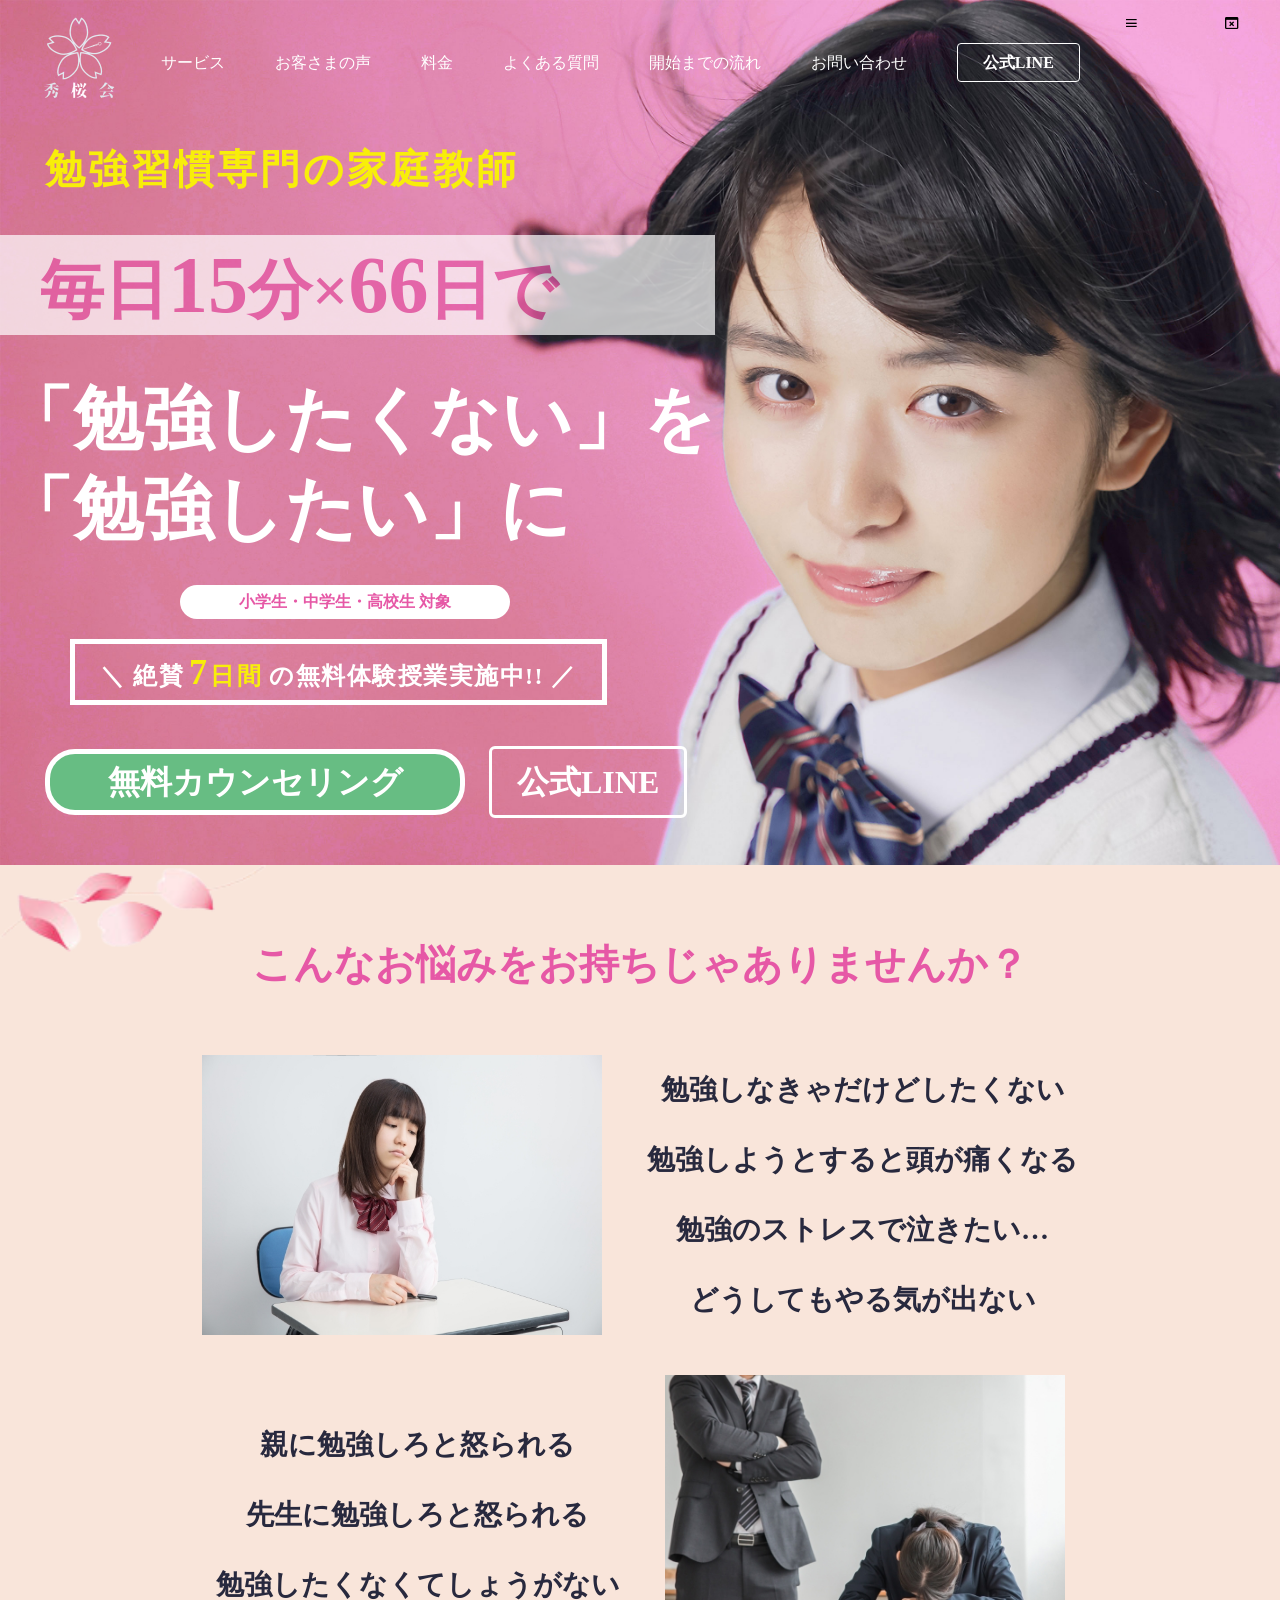
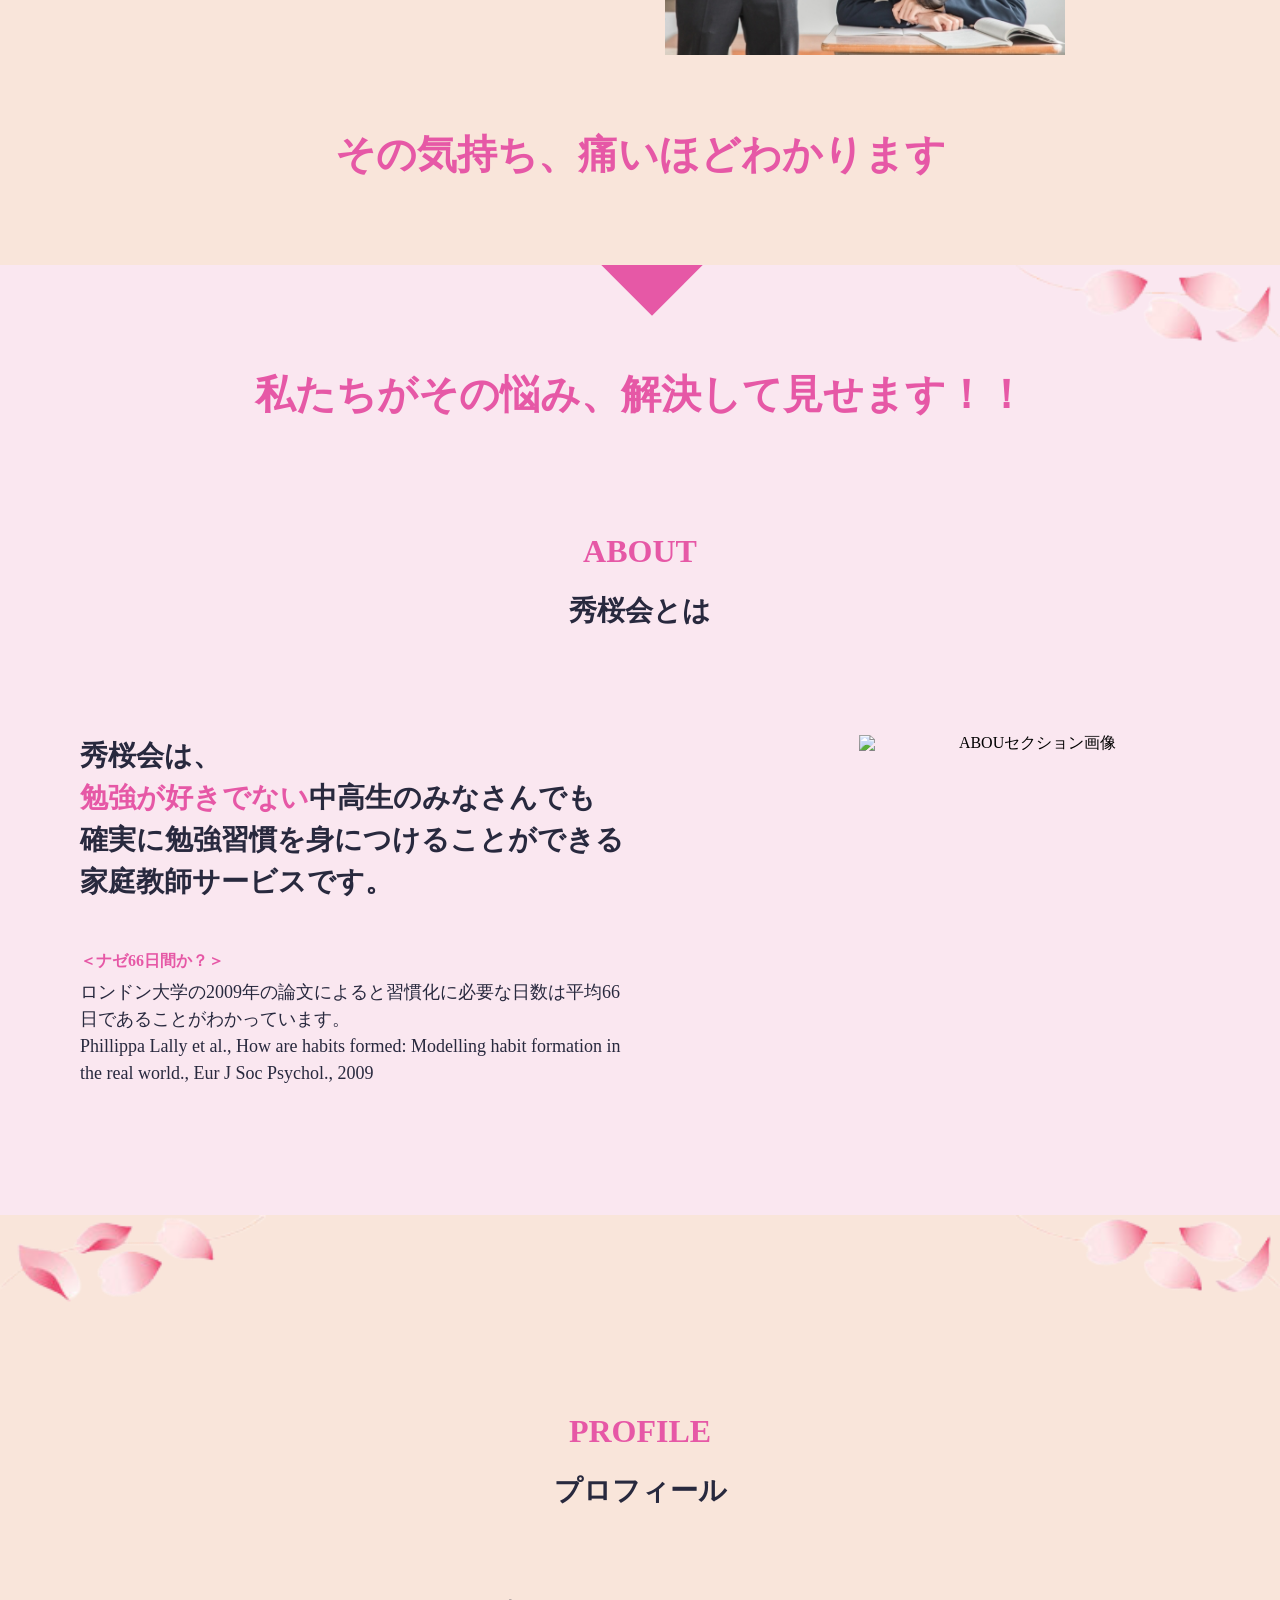
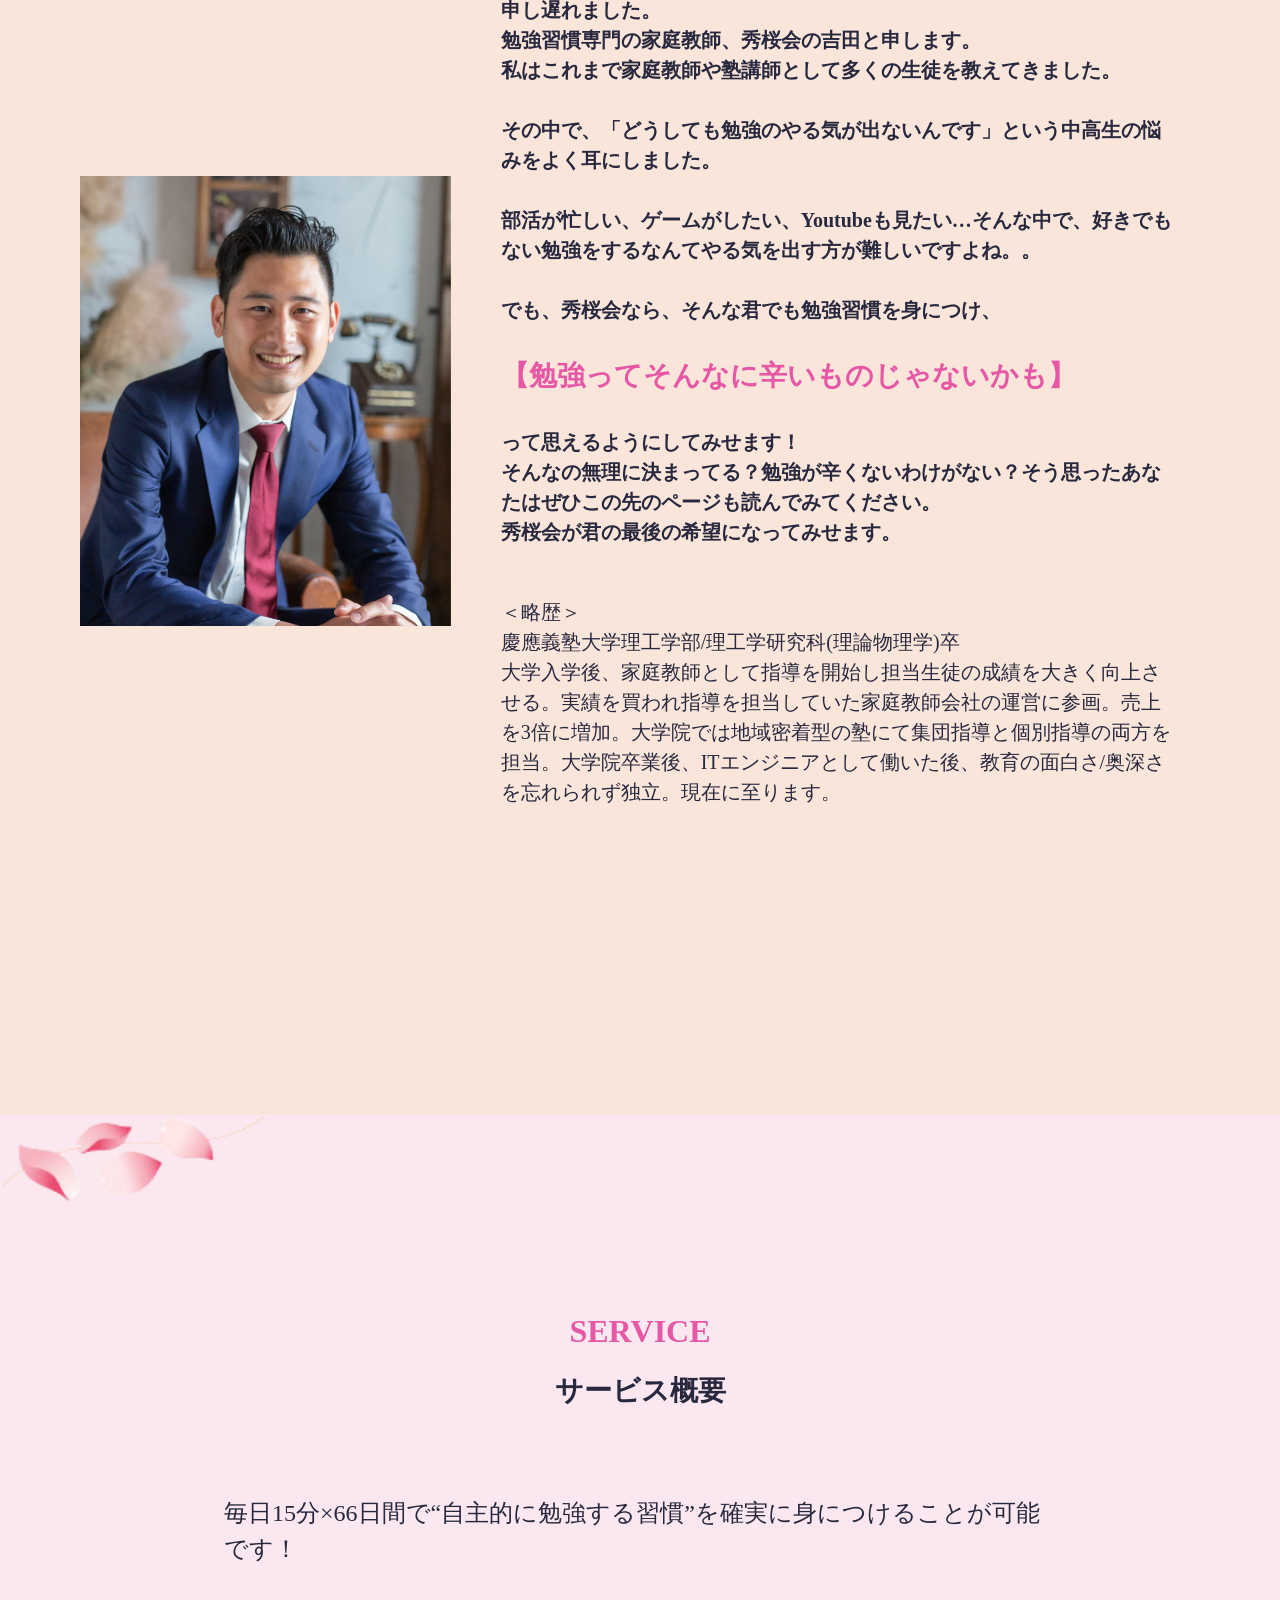
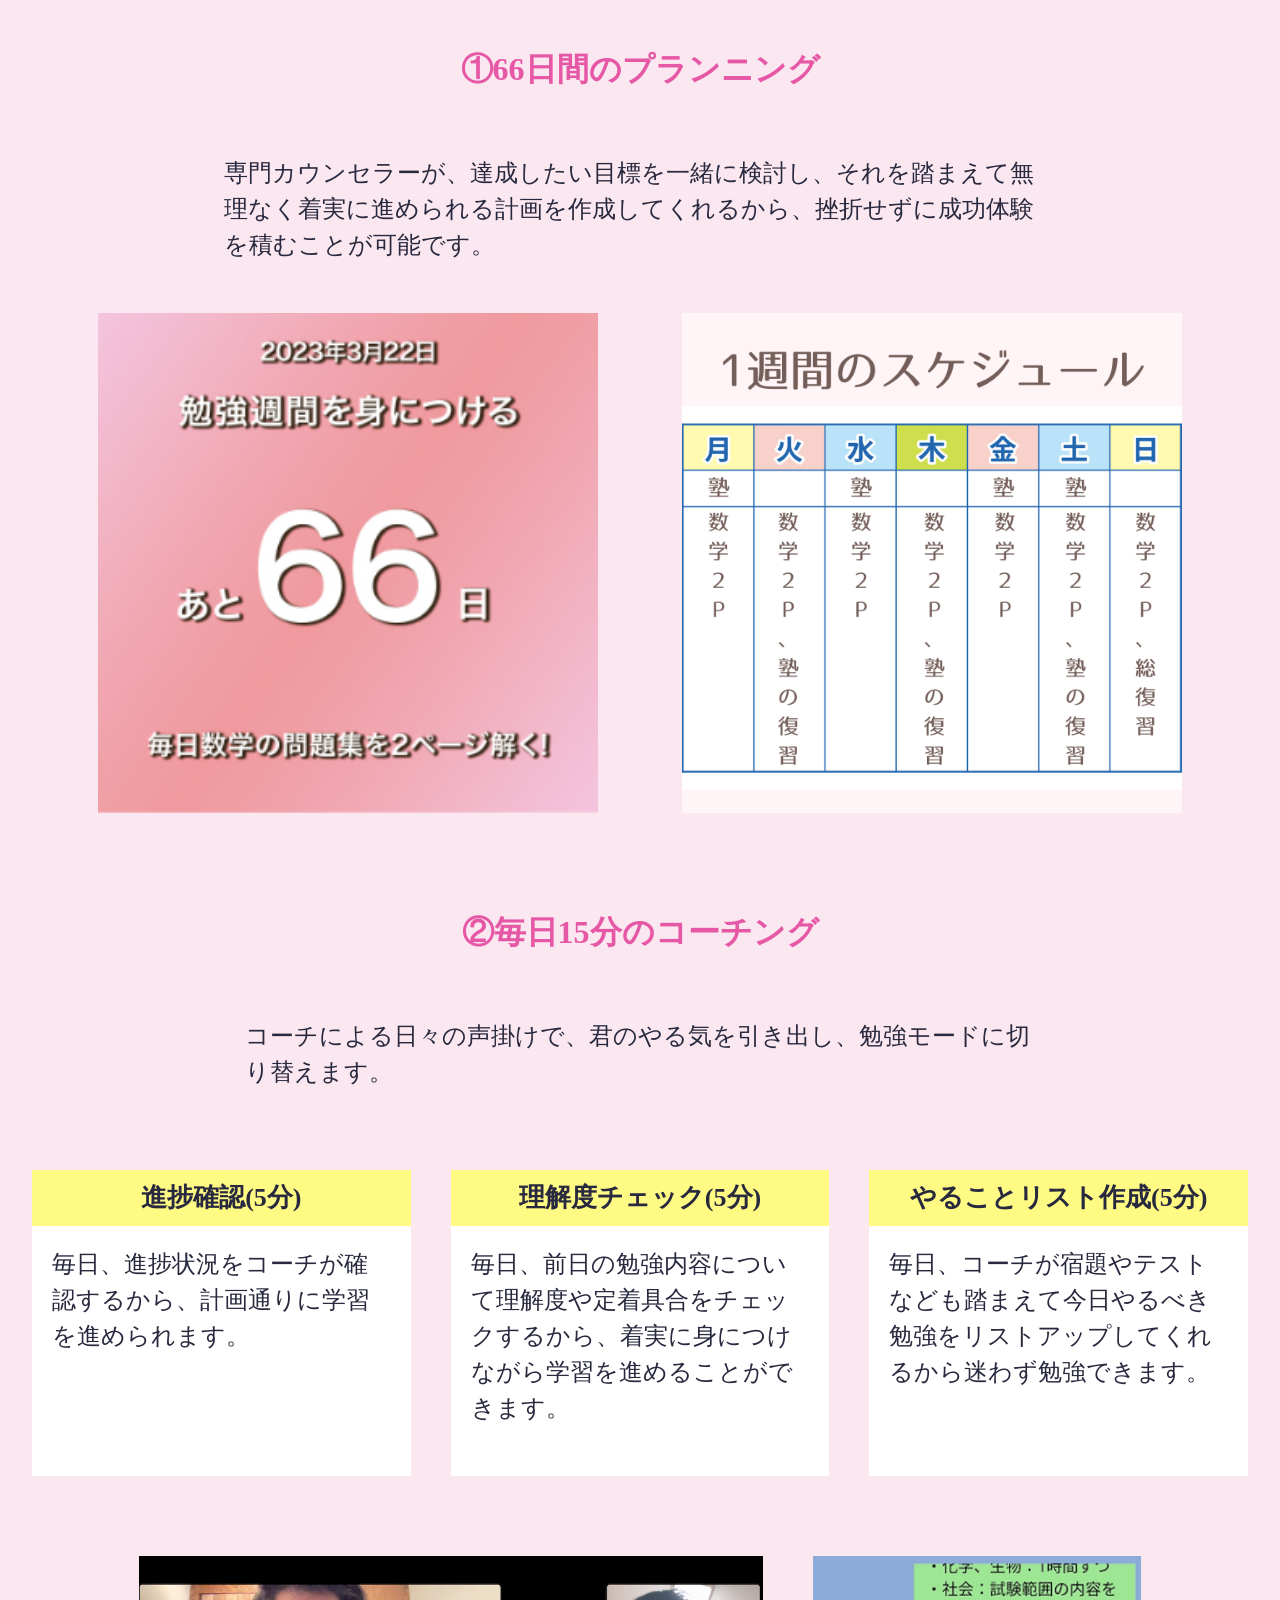
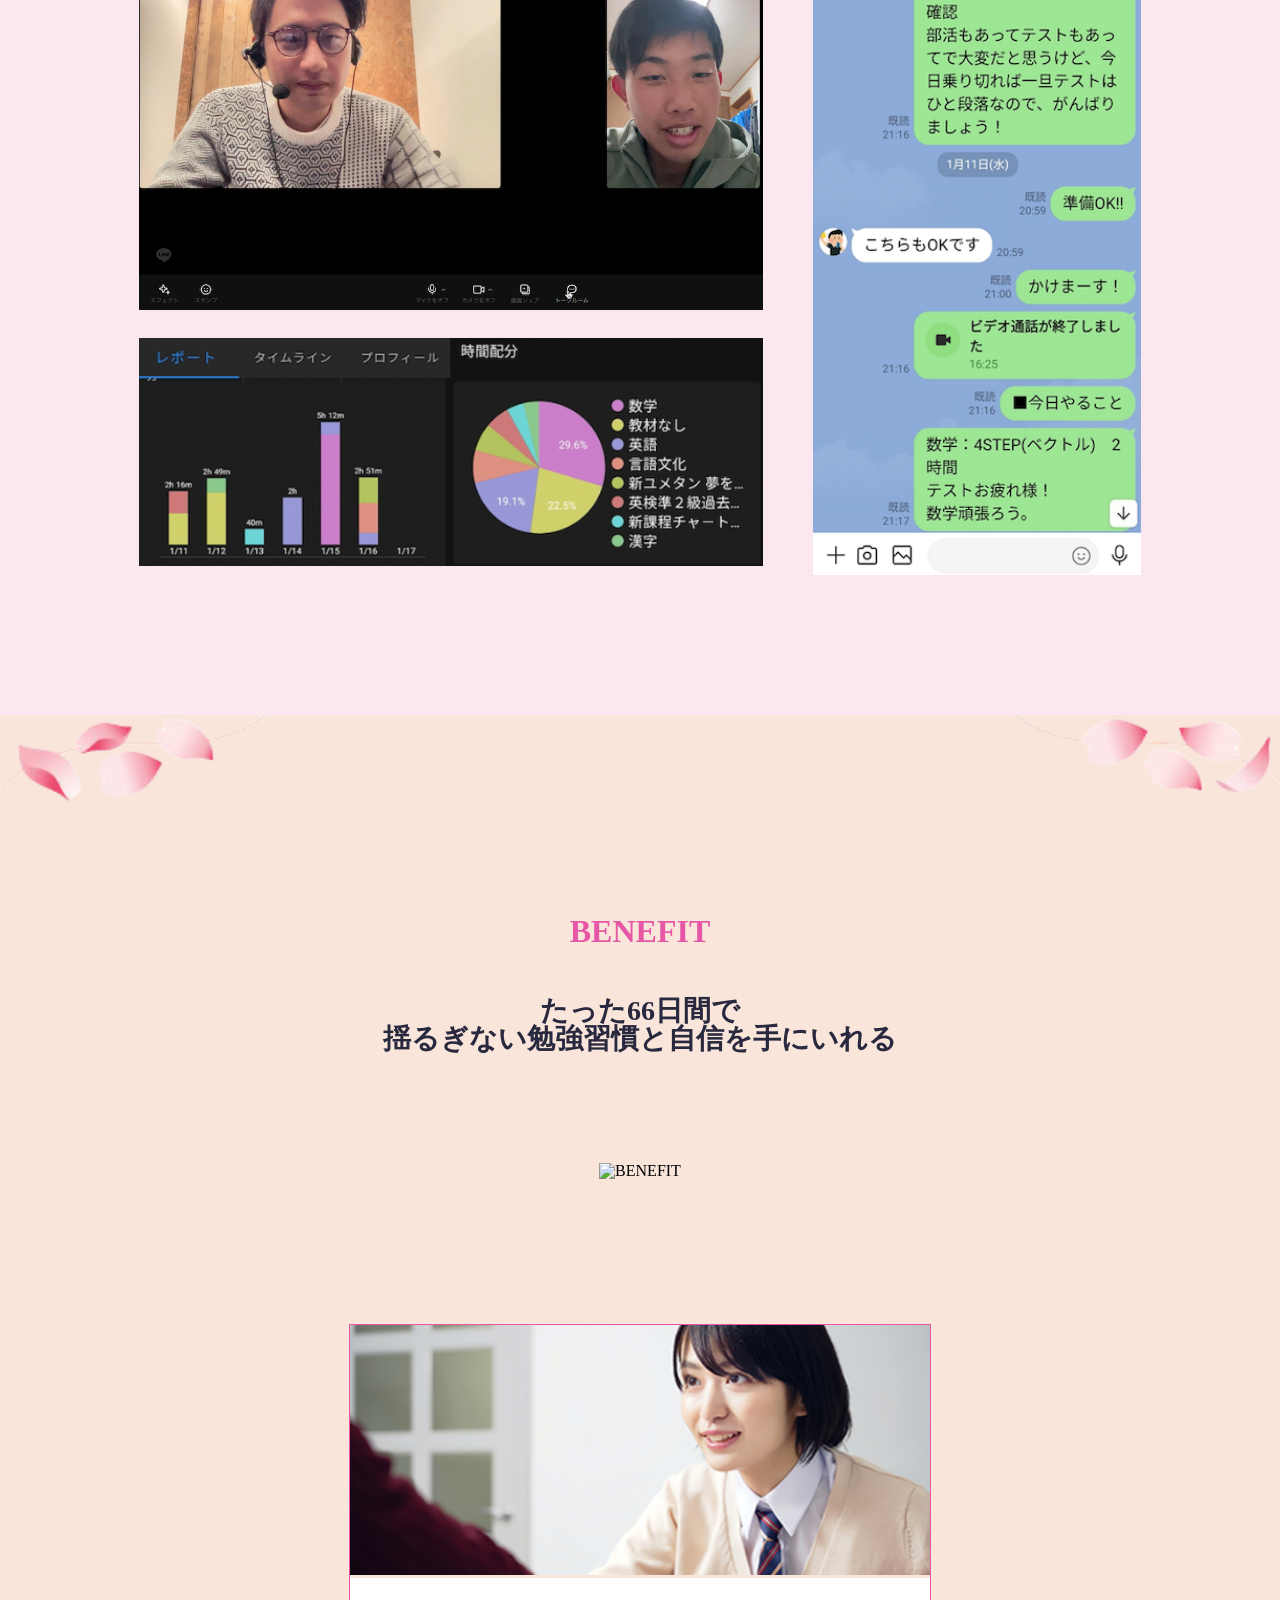
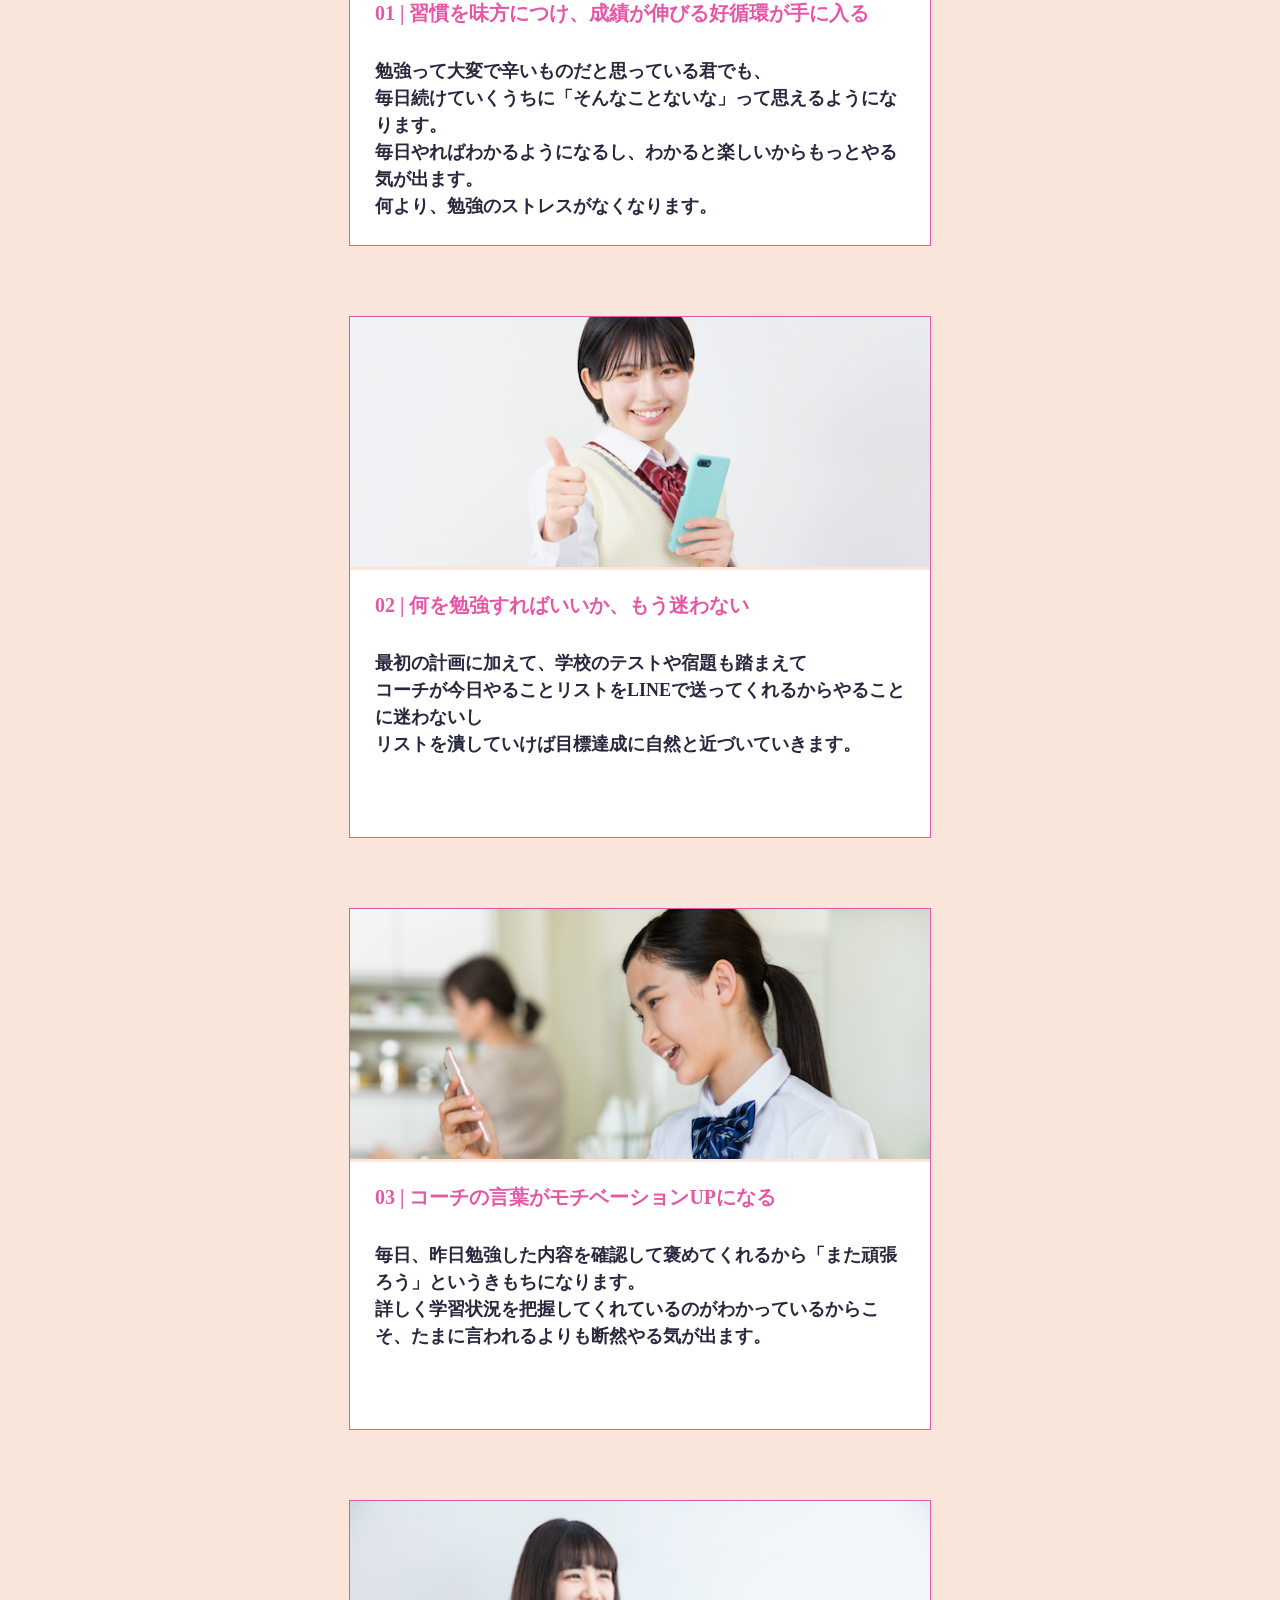
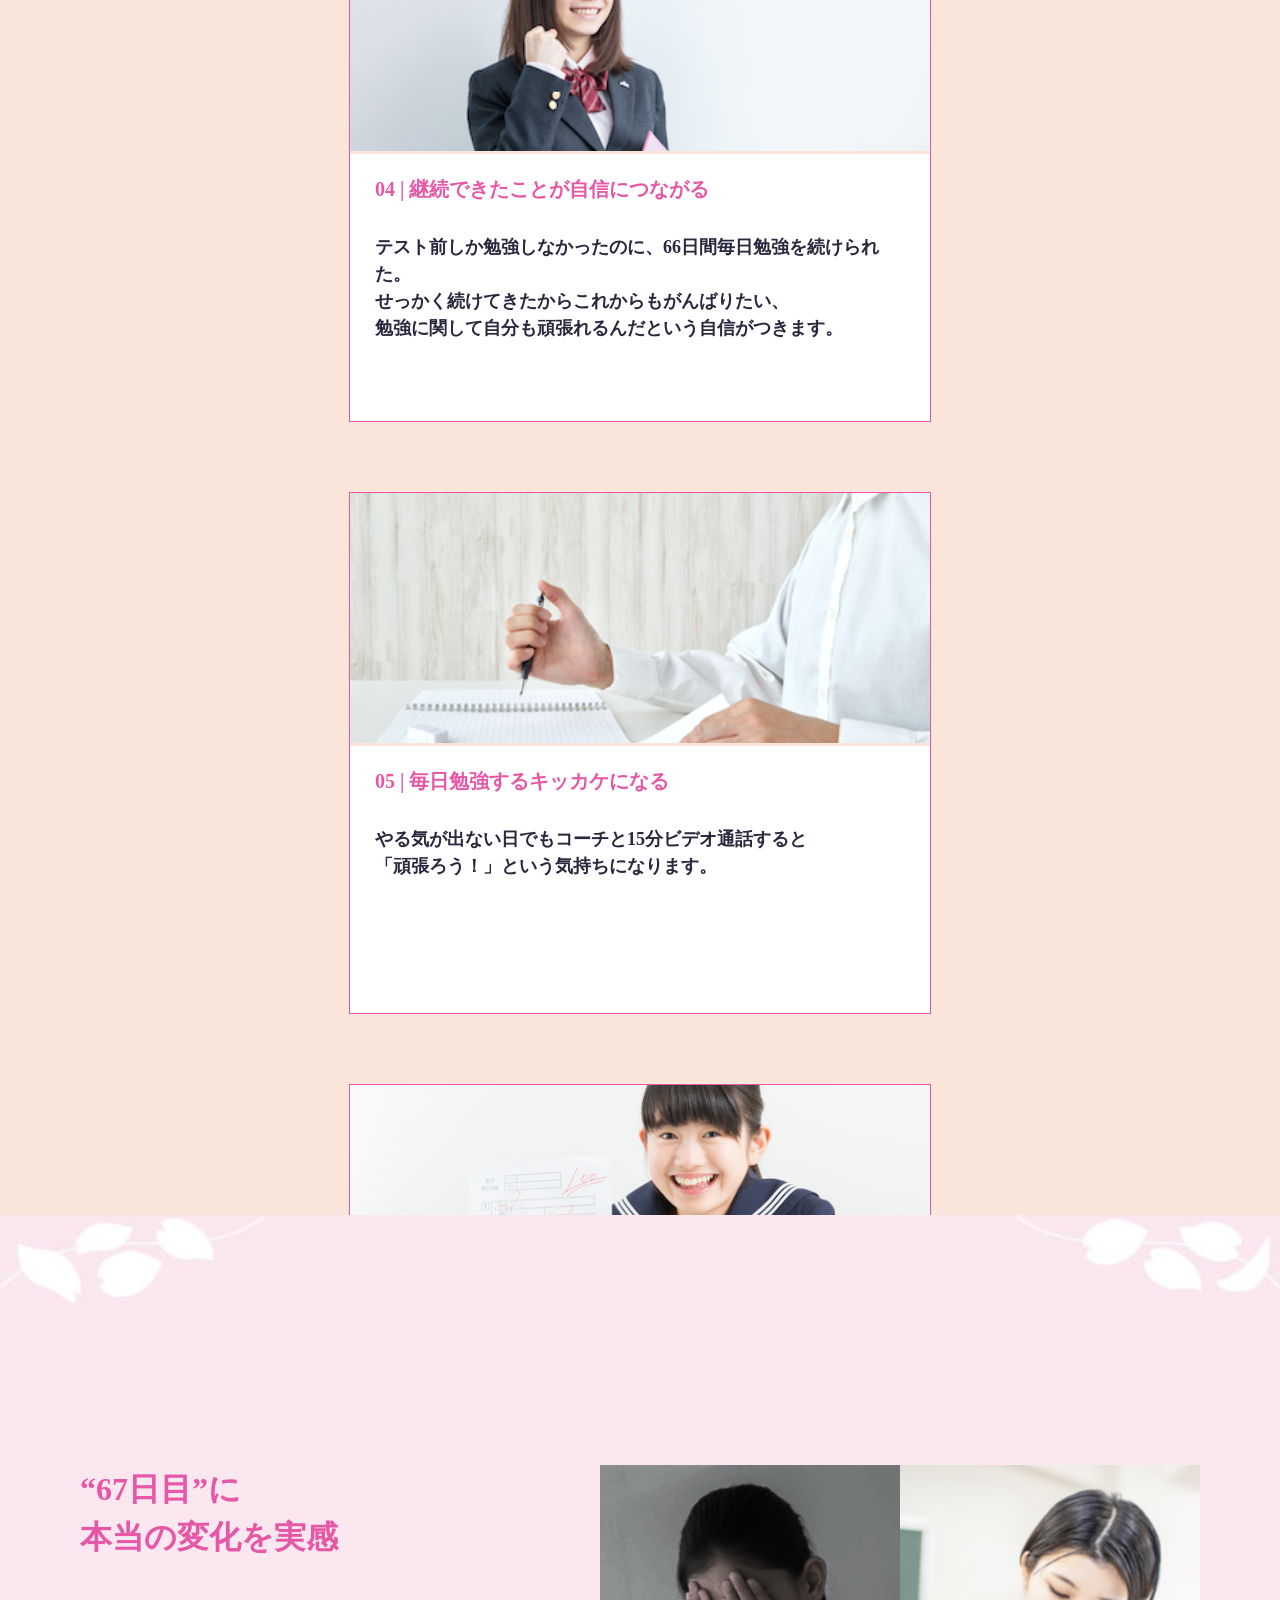
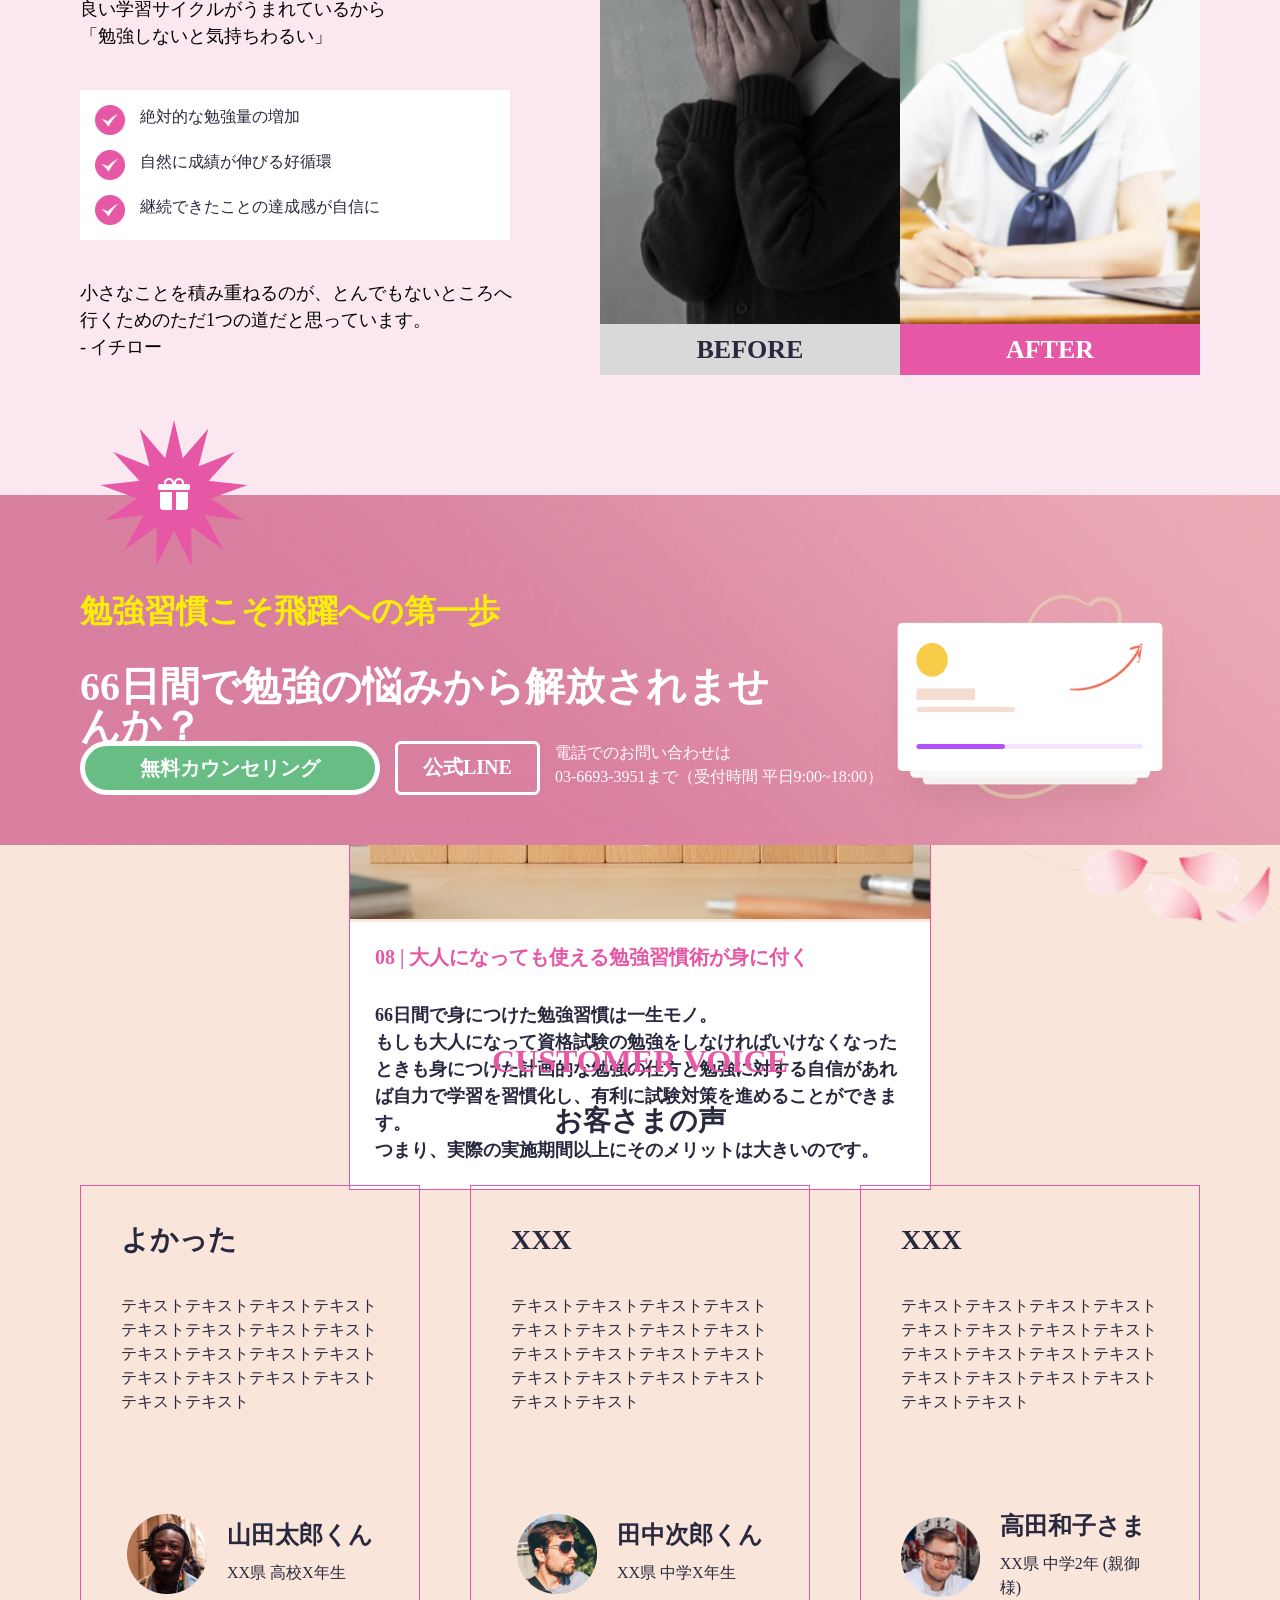
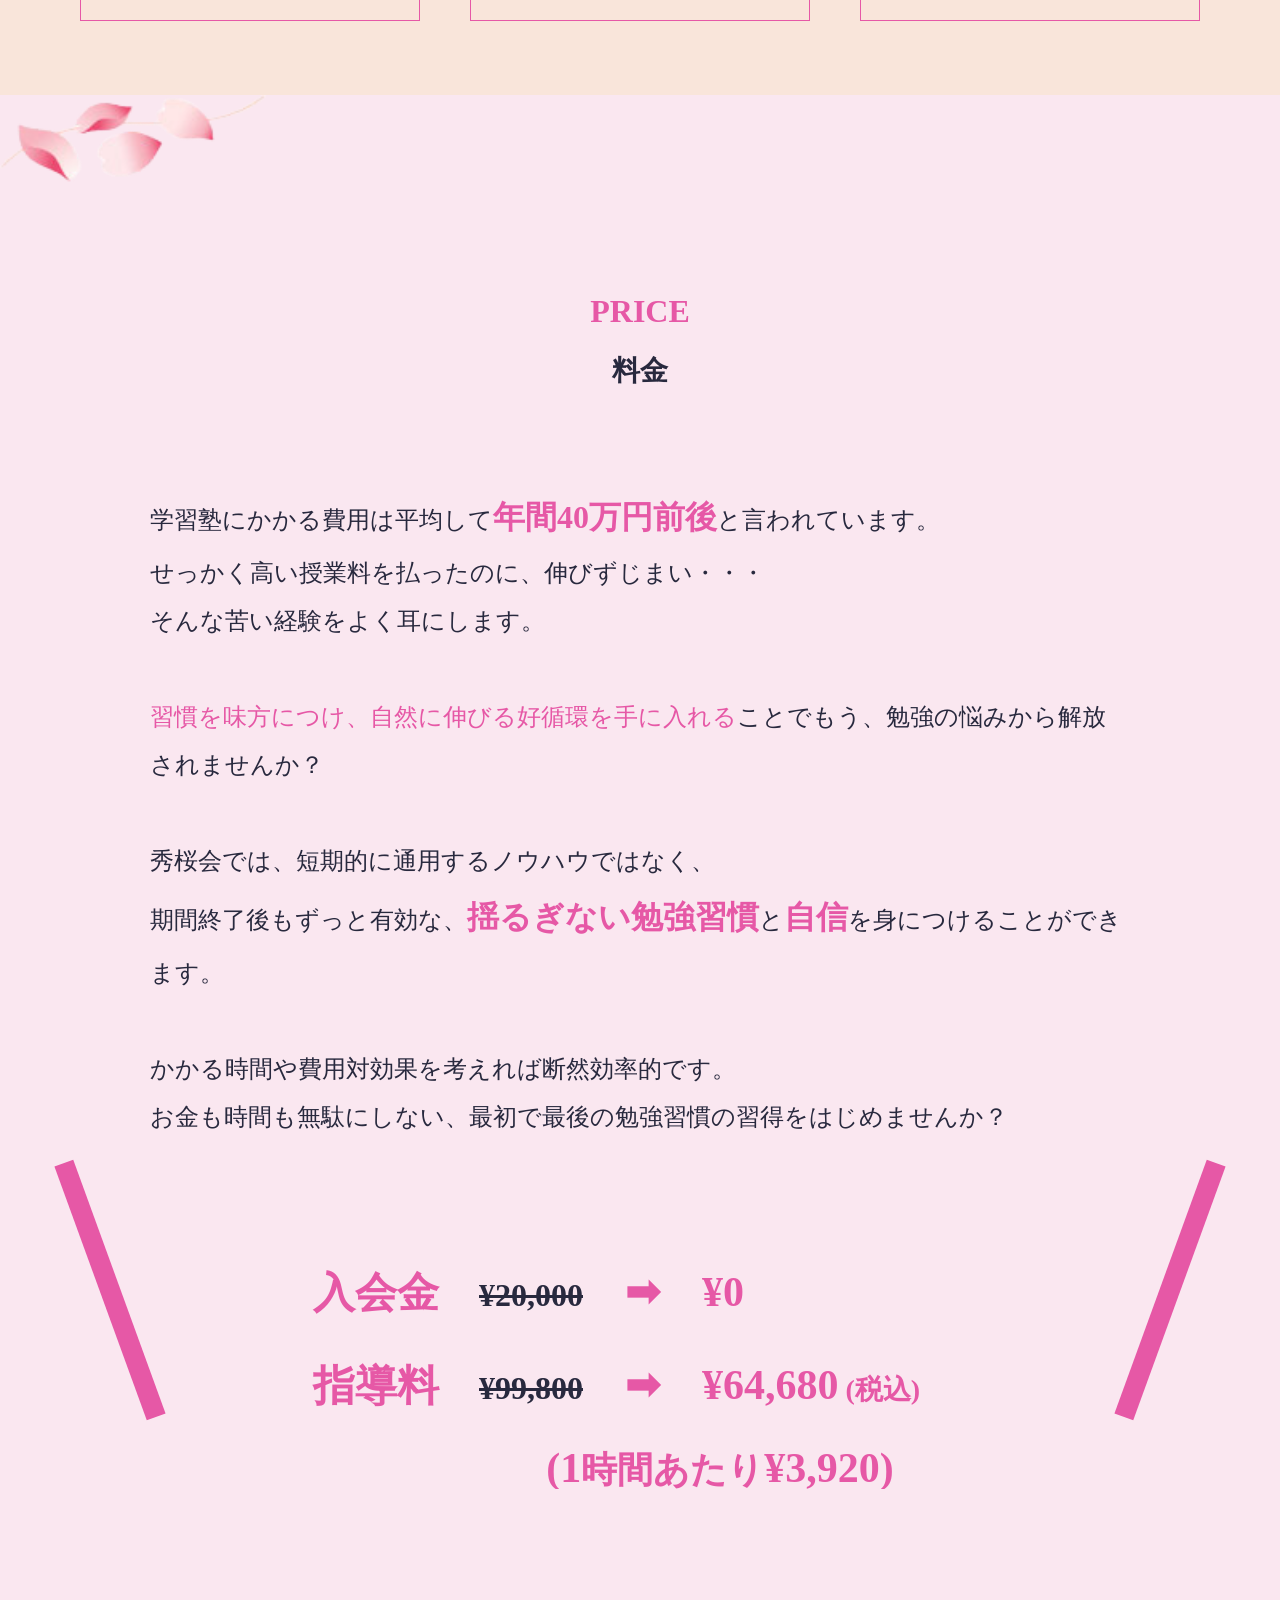
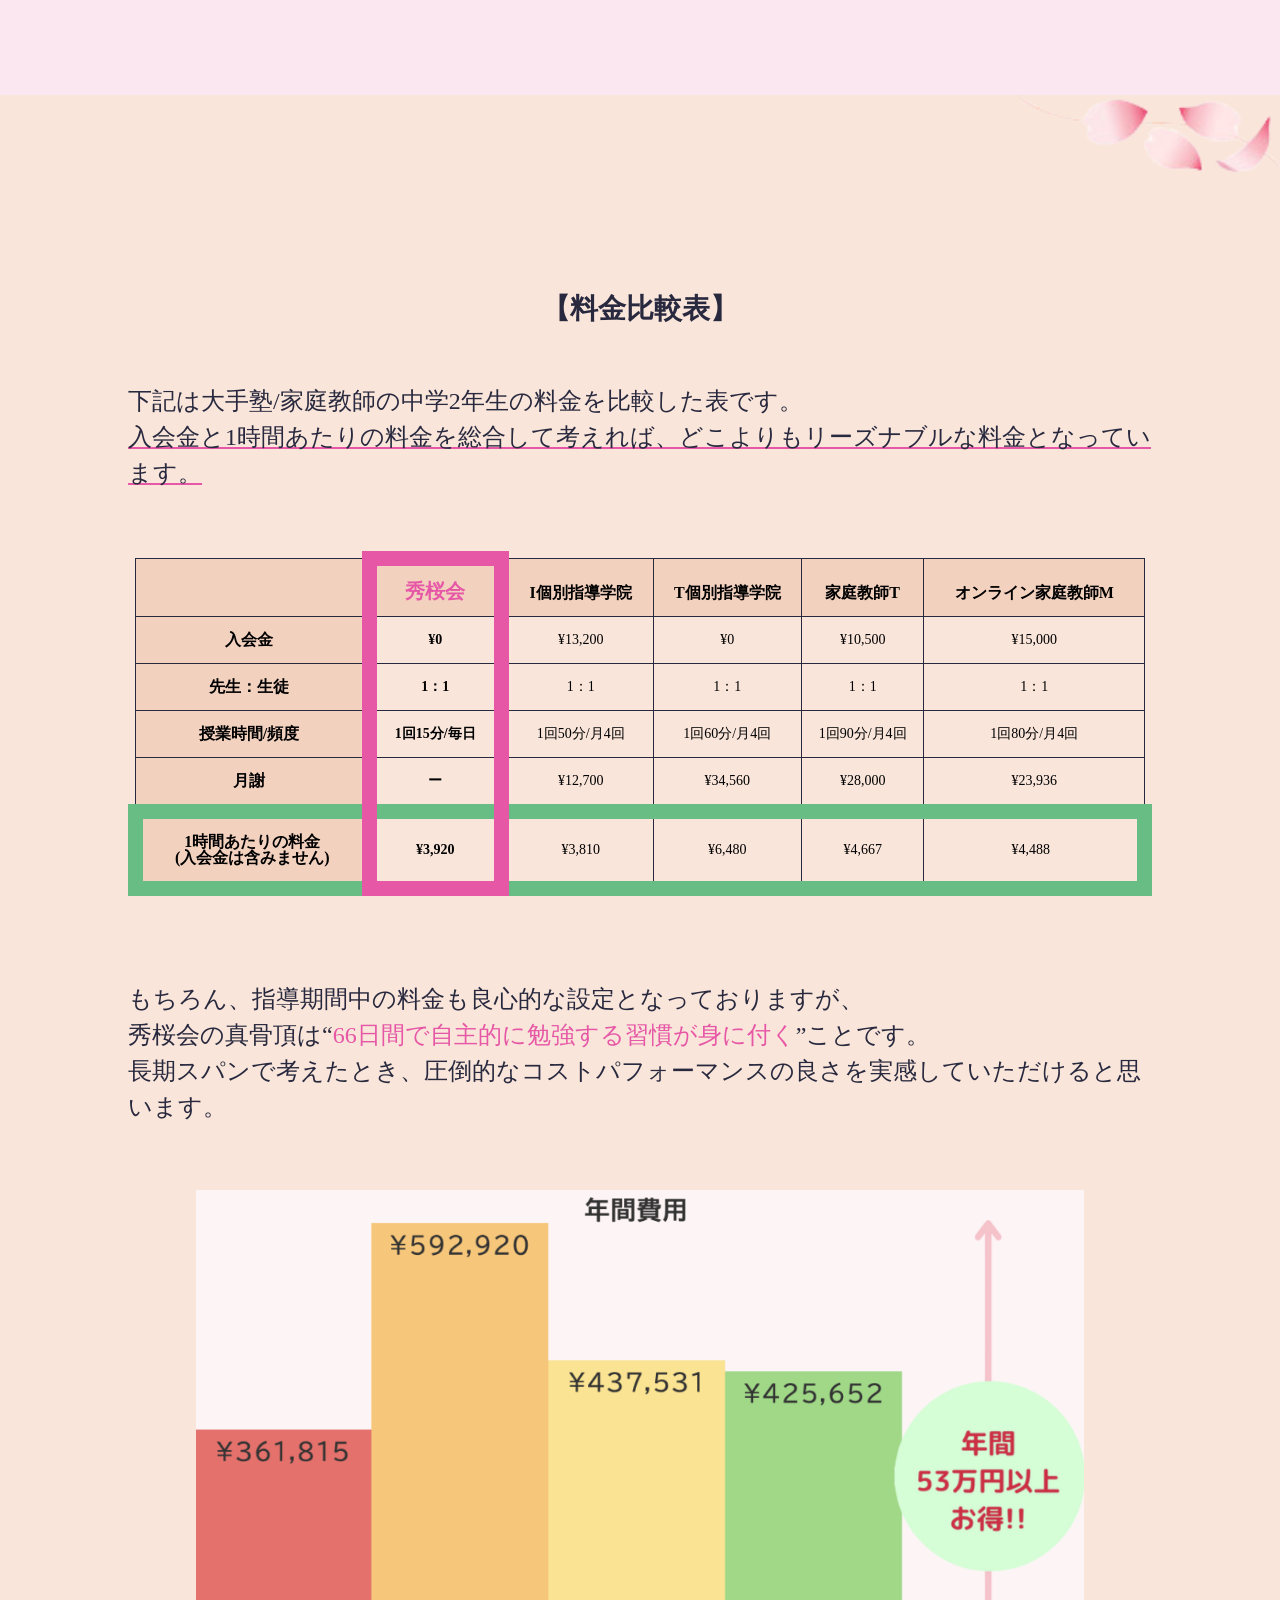
==== online-teacher/index.html @ 983d2b9b "Add files via upload" ====
<!DOCTYPE html>
<html lang="ja">
<head>
  <meta charset="UTF-8">
  <meta http-equiv="X-UA-Compatible" content="IE=edge">
  <meta name="viewport" content="width=device-width, initial-scale=1.0">
  <link rel="stylesheet" href="css/reset.css">
  <link href='https://unpkg.com/boxicons@2.1.4/css/boxicons.min.css' rel='stylesheet'>
  <link rel="stylesheet" href="css/styles.css">
  <link rel="stylesheet" href="css/mediastyles.css">
  <link rel="stylesheet" href="css/mediastyles-sp.css">
  <title>勉強習慣専門の家庭教師</title>
</head>
<body>
  <header>
    <div class="logo"><img src="./img/logo-header.png" alt="ロゴ"></div>
    <nav id="menu">
      <ul>
        <li><a href="#service">サービス</a></li>
        <li><a href="#customer-voioce">お客さまの声</a></li>
        <li><a href="#price">料金</a></li>
        <li><a href="#faq">よくある質問</a></li>
        <li><a href="#flow">開始までの流れ</a></li>
        <li><a href="#contact">お問い合わせ</a></li>
        <li><a href="#" id="line">公式LINE</a></li>
      </ul>
    </nav>

    <div id="sp-menu">
      <i class='bx bx-menu'></i>
    </div>

    <div id="modal"></div>

    <div id="sp-close">
      <i class='bx bx-window-close' ></i>
    </div>

  </header>

  <section class="hero">
    <div class="main-message">
      <h3>勉強習慣専門の家庭教師</h3>
      <h1>
        毎日<span>15</span>分×<span>66</span>日で
      </h1>
      <h2>「勉強したくない」を<br>「勉強したい」に</h2>
    </div>
    <div class="sub-message">
      <p id="students">小学生・中学生・高校生<span> 対象</span></p>
      <h5>＼ 絶賛<span id="seven">7</span><span>日間</span>の無料体験授業実施中!! ／</h5>
    </div>
    <div class="btn">
      <button>
        <p>無料カウンセリング</p>
      </button>
      <a href="#">公式LINE</a>
    </div>
  </section>

  <section class="worry">
    <div class="decoration02"></div>
    <div class="container">
      <h1>こんなお悩みをお持ちじゃありませんか？</h1>
      <div class="info">
        <div class="desc01">
          <img src="./img/worry.jpg" alt="">
          <h3>勉強しなきゃだけどしたくない<br>勉強しようとすると頭が痛くなる<br>勉強のストレスで泣きたい…<br>どうしてもやる気が出ない</h3>
        </div>
        <div class="desc02">
          <img src="./img/worry02.png" alt="">
          <h3>親に勉強しろと怒られる<br>先生に勉強しろと怒られる<br>勉強したくなくてしょうがない</h3>
        </div>
      </div>
      <h1>その気持ち、痛いほどわかります</h1>
    </div>
  </section>

  <section class="about">
    <div class="decoration03"></div>
    <div class="triangle"></div>

    <div class="container">
      <h1>私たちがその悩み、解決して見せます！！</h1>
      <h2>ABOUT</h2>
      <h3>秀桜会とは</h3>

      <div class="info">
        <img src="./img/about.jpg" alt="ABOUセクション画像">
        <div class="desc">
          <p>秀桜会は、<br><span>勉強が好きでない</span>中高生のみなさんでも<br>確実に勉強習慣を身につけることができる<br>家庭教師サービスです。</p>
          <div class="reason">
            <span>＜ナゼ66日間か？＞</span>
            <p>
            ロンドン大学の2009年の論文によると習慣化に必要な日数は平均66日であることがわかっています。<br>Phillippa Lally et al., How are habits formed: Modelling habit formation in the real world., Eur J Soc Psychol., 2009
            </p>
          </div>
        </div>
      </div>
    </div>
  </section>

  <section class="profile">
    <div class="decoration"></div>

    <div class="container">
      <h2>PROFILE</h2>
      <h3>プロフィール</h3>

      <div class="info">
        <img src="./img/message_img.png" alt="プロフィール画像">
        <div class="desc">
          <p>
            申し遅れました。<br>
            勉強習慣専門の家庭教師、秀桜会の吉田と申します。<br>私はこれまで家庭教師や塾講師として多くの生徒を教えてきました。<br><br>その中で、「どうしても勉強のやる気が出ないんです」という中高生の悩みをよく耳にしました。<br><br>部活が忙しい、ゲームがしたい、Youtubeも見たい…そんな中で、好きでもない勉強をするなんてやる気を出す方が難しいですよね。。<br><br>
            でも、秀桜会なら、そんな君でも勉強習慣を身につけ、<br><br><span>【勉強ってそんなに辛いものじゃないかも】</span><br><br>
            って思えるようにしてみせます！<br>そんなの無理に決まってる？勉強が辛くないわけがない？そう思ったあなたはぜひこの先のページも読んでみてください。<br>秀桜会が君の最後の希望になってみせます。
          </p>
          <p>
            ＜略歴＞<br>慶應義塾大学理工学部/理工学研究科(理論物理学)卒<br>大学入学後、家庭教師として指導を開始し担当生徒の成績を大きく向上させる。実績を買われ指導を担当していた家庭教師会社の運営に参画。売上を3倍に増加。大学院では地域密着型の塾にて集団指導と個別指導の両方を担当。大学院卒業後、ITエンジニアとして働いた後、教育の面白さ/奥深さを忘れられず独立。現在に至ります。
          </p>
        </div>
      </div>
    </div>
  </section>

  <section id="service">
    <div class="decoration02"></div>
    <div class="overview">
      <h2>SERVICE</h2>
      <h3>サービス概要</h3>
      <p>毎日15分×66日間で“自主的に勉強する習慣”を確実に身につけることが可能です！</p>
    </div>

    <div class="planning">
      <h2>①66日間のプランニング</h2>
      <p>専門カウンセラーが、達成したい目標を一緒に検討し、それを踏まえて無理なく着実に進められる計画を作成してくれるから、挫折せずに成功体験を積むことが可能です。</p>
      <div class="schedule">
        <img src="./img/66days.png" alt="66日間の勉強習慣">
        <img src="./img/schedule.png" alt="１週間のスケジュール">
      </div>
    </div>

    <div class="coaching">
      <h2>②毎日15分のコーチング</h2>
      <p id="coach">コーチによる日々の声掛けで、君のやる気を引き出し、勉強モードに切り替えます。</p>
      <div class="check">
        <div class="content">
          <h4>進捗確認(5分)</h4>
          <p>毎日、進捗状況をコーチが確認するから、計画通りに学習を進められます。</p>
        </div>
        <div class="content">
          <h4>理解度チェック(5分)</h4>
          <p>毎日、前日の勉強内容について理解度や定着具合をチェックするから、着実に身につけながら学習を進めることができます。</p>
        </div>
        <div class="content">
          <h4>やることリスト作成(5分)</h4>
          <p>毎日、コーチが宿題やテストなども踏まえて今日やるべき勉強をリストアップしてくれるから迷わず勉強できます。</p>
        </div>
      </div>
      <div class="coaching-pic">
        <div class="student">
          <img src="./img/student.png" alt="教師と生徒" id="student">
          <img src="./img/time.png" alt="時間配分" id="time">
        </div>
        <div class="student02">
          <img src="./img/line.png" alt="LINEのやり取り" id="student02">
        </div>
      </div>

    </div>

  </section>

  <section class="benefit">
    <div class="decoration"></div>
    <div class="overview">
      <h2>BENEFIT</h2>
      <h3>たった66日間で<br>
        揺るぎない勉強習慣と自信を手にいれる</h3>
      <img src="./img/benefit.png" alt="BENEFIT">
    </div>

    <div class="contents container">
      <div class="content">
        <img src="./img/benefit01.png" alt="benefit01" class="position">
        <div class="text">
          <h5>01 | 習慣を味方につけ、成績が伸びる好循環が手に入る</h5>
          <p>勉強って大変で辛いものだと思っている君でも、<br>毎日続けていくうちに「そんなことないな」って思えるようになります。<br>毎日やればわかるようになるし、わかると楽しいからもっとやる気が出ます。<br>何より、勉強のストレスがなくなります。</p>
        </div>
      </div>
      <div class="content">
        <img src="./img/benefit02.png" alt="benefit02">
        <div class="text">
          <h5>02 | 何を勉強すればいいか、もう迷わない</h5>
          <p>最初の計画に加えて、学校のテストや宿題も踏まえて<br>コーチが今日やることリストをLINEで送ってくれるからやることに迷わないし<br>リストを潰していけば目標達成に自然と近づいていきます。</p>
        </div>
      </div>
      <div class="content">
        <img src="./img/benefit03.png" alt="benefit03" class="position">
        <div class="text">
          <h5>03 | コーチの言葉がモチベーションUPになる</h5>
          <p>毎日、昨日勉強した内容を確認して褒めてくれるから「また頑張ろう」というきもちになります。<br>詳しく学習状況を把握してくれているのがわかっているからこそ、たまに言われるよりも断然やる気が出ます。</p>
        </div>
      </div>
      <div class="content">
        <img src="./img/benefit04.png" alt="benefit04" class="position">
        <div class="text">
          <h5>04 | 継続できたことが自信につながる</h5>
          <p>テスト前しか勉強しなかったのに、66日間毎日勉強を続けられた。<br>せっかく続けてきたからこれからもがんばりたい、<br>勉強に関して自分も頑張れるんだという自信がつきます。</p>
        </div>
      </div>
      <div class="content">
        <img src="./img/benefit05.png" alt="benefit05">
        <div class="text">
          <h5>05 | 毎日勉強するキッカケになる</h5>
          <p>やる気が出ない日でもコーチと15分ビデオ通話すると<br>「頑張ろう！」という気持ちになります。</p>
        </div>
      </div>
      <div class="content">
        <img src="./img/benefit06.png" alt="benefit06">
        <div class="text">
          <h5>06 | 勉強の絶対量が増えることで成績があがる</h5>
          <p>今まであまり勉強してなかったからこそ、伸び代は無限大！<br>毎日勉強するようになったらあっという間に<br>テストの点数が20以上あがった、なんてことも。</p>
        </div>
      </div>
      <div class="content">
        <img src="./img/benefit07.png" alt="benefit07">
        <div class="text">
          <h5>07 | 計画的な勉強の仕方が身に付く</h5>
          <p>最初にたてた目標を踏まえて、「今日は英語の問題集を4ページやろう。」など計画的な学習を実施します。毎日これを繰り返すことで、自然と目標から逆算した計画的な勉強の仕方が身につきます。</p>
        </div>
      </div>
      <div class="content">
        <img src="./img/benefit08.png" alt="benefit08">
        <div class="text">
          <h5>08 | 大人になっても使える勉強習慣術が身に付く</h5>
          <p>66日間で身につけた勉強習慣は一生モノ。<br>もしも大人になって資格試験の勉強をしなければいけなくなったときも身につけた計画的な勉強の仕方と勉強に対する自信があれば自力で学習を習慣化し、有利に試験対策を進めることができます。<br>つまり、実際の実施期間以上にそのメリットは大きいのです。</p>
        </div>
      </div>
    </div>

  </section>

  <section class="change">
    <div class="decoration04"></div>
    <div class="changes container">
      <div class="text">
        <h2>“67日目”に<br>本当の変化を実感</h2>
        <h5>良い学習サイクルがうまれているから<br>「勉強しないと気持ちわるい」</h5>
        <div class="check">
          <div class="check-text">
            <img src="./img/check.jpg" alt="チェック" width="30" height="30">
            <p>絶対的な勉強量の増加</p>
          </div>
          <div class="check-text">
            <img src="./img/check.jpg" alt="チェック" width="30" height="30">
            <p>自然に成績が伸びる好循環</p>
          </div>
          <div class="check-text">
            <img src="./img/check.jpg" alt="チェック" width="30" height="30">
            <p>継続できたことの達成感が自信に</p>
          </div>
        </div>
        <h5>小さなことを積み重ねるのが、とんでもないところへ行くためのただ1つの道だと思っています。<br>- イチロー</h5>
      </div>

      <div class="check-pic">
        <div class="before">
          <img src="./img/before.png" alt="BEFORE画像">
          <h4>BEFORE</h4>
        </div>
        <div class="after">
          <img src="./img/after.png" alt="AFTER画像">
          <h4>AFTER</h4>
        </div>
      </div>
    </div>
  </section>

  <section class="central-cv">
    <img src="./img/cv-icon.png" alt="CVのアイコン" id="icon">
    <div class="cv container">
      <div class="text">
        <h2>勉強習慣こそ飛躍への第一歩</h2>
        <h1>66日間で勉強の悩みから解放されませんか？</h1>
        <div class="btn">
          <button>
            <p>無料カウンセリング</p>
          </button>
          <div class="tel">
            <a href="#">公式LINE</a>
            <p>電話でのお問い合わせは<br>
              03-6693-3951まで（受付時間 平日9:00~18:00）</p>
          </div>
        </div>
      </div>
      <div class="image">
        <img src="./img/sample2.png" alt="CVイメージ">
      </div>
    </div>
  </section>

  <section class="customer-voice">
    <div class="decoration03"></div>
    <div class="text">
      <h2>CUSTOMER VOICE</h2>
      <h3>お客さまの声</h3>
    </div>
    <div class="voices container">
      <div class="voice01">
        <h3>よかった</h3>
        <p>テキストテキストテキストテキストテキストテキストテキストテキストテキストテキストテキストテキストテキストテキストテキストテキストテキストテキスト</p>
        <div class="student01">
          <img src="./img/Oval.png" alt="山田太郎くん" width="80" height="80">
          <div>
            <h4>山田太郎くん</h4>
            <p>XX県 高校X年生</p>
          </div>
        </div>
      </div>
      <div class="voice02">
        <h3>XXX</h3>
        <p>テキストテキストテキストテキストテキストテキストテキストテキストテキストテキストテキストテキストテキストテキストテキストテキストテキストテキスト</p>
        <div class="student02">
          <img src="./img/Oval2.png" alt="田中次郎くん" width="80" height="80">
          <div>
            <h4>田中次郎くん</h4>
            <p>XX県 中学X年生</p>
          </div>
        </div>
      </div>
      <div class="voice01">
        <h3>XXX</h3>
        <p>テキストテキストテキストテキストテキストテキストテキストテキストテキストテキストテキストテキストテキストテキストテキストテキストテキストテキスト</p>
        <div class="student03">
          <img src="./img/Oval3.png" alt="高田和子さま" width="80" height="80">
          <div>
            <h4>高田和子さま</h4>
            <p>XX県 中学2年 (親御様)</p>
          </div>
        </div>
      </div>
    </div>
  </section>

  <section id="price">
    <div class="decoration02"></div>
    <div class="text">
      <h2>PRICE</h2>
      <h3>料金</h3>
    </div>
    <div class="price-text container">
      <p class="main-text">
        学習塾にかかる費用は平均して<span class="one">年間40万円前後</span>と言われています。<br>せっかく高い授業料を払ったのに、伸びずじまい・・・<br>そんな苦い経験をよく耳にします。<br><br><span>習慣を味方につけ、自然に伸びる好循環を手に入れる</span>ことでもう、勉強の悩みから解放されませんか？<br><br>秀桜会では、短期的に通用するノウハウではなく、<br>期間終了後もずっと有効な、<span class="two">揺るぎない勉強習慣</span>と<span class="three">自信</span>を身につけることができます。<br><br>かかる時間や費用対効果を考えれば断然効率的です。<br>お金も時間も無駄にしない、最初で最後の勉強習慣の習得をはじめませんか？
      </p>

      <div class="price-main">
        <div class="rectangle01"></div>
        <div class="rectangle02"></div>

        <div class="join">
          <h2>入会金</h2>
          <p><span>¥20,000</span>　➡︎　¥0</p>
        </div>
        <div class="guide">
          <h2>指導料</h2>
          <p><span>¥99,800</span>　➡︎　¥64,680<span> (税込)</span></p>
        </div>
        <div class="supplement">
          <h2>(1<span>時間あたり</span>¥3,920)</h2>
        </div>
      </div>
    </div>
  </section>

  <section class="cost">
    <div class="decoration03"></div>
    <div class="text">
      <h3>【料金比較表】</h3>
      <p>下記は大手塾/家庭教師の中学2年生の料金を比較した表です。<br><span>入会金と1時間あたりの料金を総合して考えれば、どこよりもリーズナブルな料金となっています。</span></p>
    </div>

    <div class="cost-table">
      <table>
        <tr class="head">
          <th></th>
          <th id="emp01"><span>秀桜会</span></th>
          <th>I個別指導学院</th>
          <th>T個別指導学院</th>
          <th>家庭教師T</th>
          <th>オンライン家庭教師M</th>
        </tr>
        <tr class="first">
          <th>入会金</th>
          <td id="emp02"><span>¥0</span></td>
          <td>¥13,200</td>
          <td>¥0</td>
          <td>¥10,500</td>
          <td>¥15,000</td>
        </tr>
        <tr class="second">
          <th>先生：生徒</th>
          <td id="emp03"><span>1：1</span></td>
          <td>1：1</td>
          <td>1：1</td>
          <td>1：1</td>
          <td>1：1</td>
        </tr>
        <tr class="third">
          <th>授業時間/頻度</th>
          <td id="emp04"><span>1回15分/毎日</span></td>
          <td>1回50分/月4回</td>
          <td>1回60分/月4回</td>
          <td>1回90分/月4回</td>
          <td>1回80分/月4回</td>
        </tr>
        <tr class="fourth">
          <th>月謝</th>
          <td id="emp05"><span>ー</span></td>
          <td>¥12,700</td>
          <td>¥34,560</td>
          <td>¥28,000</td>
          <td>¥23,936</td>
        </tr>
        <tr class="fifth">
          <th>1時間あたりの料金<br>(入会金は含みません)</th>
          <td id="emp06"><span>¥3,920</span></td>
          <td>¥3,810</td>
          <td>¥6,480</td>
          <td>¥4,667</td>
          <td>¥4,488</td>
        </tr>
      </table>
      <p id="table-text">もちろん、指導期間中の料金も良心的な設定となっておりますが、<br>秀桜会の真骨頂は“<span>66日間で自主的に勉強する習慣が身に付く</span>”ことです。<br>長期スパンで考えたとき、圧倒的なコストパフォーマンスの良さを実感していただけると思います。</p>
    </div>
    <div class="year-cost">
      <img src="./img/yearcost.png" alt="年間コスト">
      <p>➡︎　コスパで選ぶならダンゼン<span>秀桜会</span></p>
    </div>
  </section>

  <section class="trial">
    <div class="decoration02"></div>
    <div class="container">
      <div class="text">
        <h2>TRIAL</h2>
        <h3>無料体験授業</h3>
        <p>実際に担当予定のコーチで、毎日15分のコーチングを体感いただけます。<br>コーチとの相性を確認してから始められるから安心です。<br>なお、無料体験授業の期間は66日には含まれません。</p>
      </div>
      <div class="days">
        <div class="rectangle03"></div>
        <div class="rectangle04"></div>
        <h2>無料体験授業　7日間</h2>
        <p>さらに！いまだけ無料体験授業を受けていただいたすべての方に<br><span>Amazonギフト券1,000円分</span>を贈呈いたします。<br>もちろん、入会有無にかかわらず、7日間受けていただいた方、全員が対象です。</p>
      </div>
      <p id="text02">無料体験を受けたからと言って、必ず入会する必要はありません!!<br>秀桜会のサービスってどんな感じなんだろう？<br>ちょっと塾と比べてみたい。<br>気になったら気軽にお試しOKです。<br>無料体験授業を機に営業活動を始めることも絶対にありません。</p>
    </div>
  </section>

  <section class="message">
    <div class="text">
      <h2>MESSAGE</h2>
      <h3>申し送り事項</h3>
      <h4>場合によってはご受講いただけない場合がございます。</h4>
    </div>
    <div class="sub-text container">
      <p><span>もしもお望みの内容が、</span><br><br>・いま週に平均して4時間勉強しているのを6時間に伸ばしたい<br>・わからない問題の解き方をビデオ通話で直接教えて欲しい<br><br>という場合は、本コースでご希望にこたえることはできません。<br><br><span>でも、もしいま、</span><br><br><span id="pink">・平日の勉強を平均1時間未満しかできてない<br>・平日の勉強時間は平均2時間程度だが日によってムラがある<br>・勉強に苦手意識があり、机に向かうまで時間がかかる<br>・なかなか勉強のやる気が出ない</span><br><br>というお子様で現状を改善したいと考えている場合は、<br>本コースを気に入っていただけると思います。<br><br>現状すでに十分な勉強時間が確保できている方向けではありませんし、<br>わからない問題の解き方を直接教えるコースではございません。<br><br>ですが、現状十分な勉強時間が確保できておらず、なかなか勉強のやる気が出ない<br>お子様には最適な内容になっておりますので、十分に活用していただけます。</p>
    </div>
  </section>

  <section id="faq" height="1500">
    <!-- <div class="decoration03"></div> -->
    <div>
      <h2>FAQ</h2>
      <h3>よくある質問</h3>
    </div>
  </section>

  <section id="flow">
    <div class="decoration02"></div>
    <div class="text">
      <h2>FLOW</h2>
      <h3>サービス開始までの流れ</h3>
    </div>
    <div class="supports container">
      <div class="support">
        <img src="./img/flow01.jpeg" alt="無料カウンセリング">
        <div class="talk">
          <h3>01 | 無料カウンセリング(90分)</h3>
          <p>PCまたはスマートフォンのビデオ通話で実施します。現在の学習状況のヒアリング、目標設定や66日間の計画策定を行います。基本はカウンセラーとのマンツーマンで開催しますが、親御様の参加も大歓迎です。</p>
        </div>
      </div>
      <div class="support">
        <img src="./img/flow02.jpeg" alt="無料体験授業">
        <div class="talk">
          <h3>02 | 無料体験授業(7日間)</h3>
          <p>実際に毎日15分のコーチングを無料で7日間行います。プログラム開始後と同じやり方・内容で行うので、コーチとの相性やスタート後のイメージを確認していただけます。スマートフォンさえあればOKです。</p>
        </div>
      </div>
      <div class="support">
        <img src="./img/flow03.jpeg" alt="コーチング">
        <div class="talk">
          <h3>03 | 毎日15分のコーチング(66日間)</h3>
          <p>毎日15分の使い方は、進捗確認(5分)、学習定着度チェック(5分)、やることリスト作成(5分)。コーチとの会話がお子様を勉強モードに切り替えます。毎日だから、3日坊主になる心配もありません。</p>
        </div>
      </div>
      <div class="support">
        <img src="./img/flow04.jpeg" alt="プログラム終了">
        <div class="talk">
          <h3>04 | プログラム(67日間)</h3>
          <p>66日間のプログラムを無事に終えた君にはコーチからささやかなご褒美が贈呈されます。毎日学習を継続できたことで、勉強習慣と自信を手に入れることができています。</p>
        </div>
      </div>
    </div>
  </section>

  <section id="contact">
    <!-- <div class="decoration03"></div> -->
    <div class="text">
      <h2>CONTACT</h2>
      <h3>お問い合わせ</h3>
    </div>
  </section>

  <div class="last-message">
    <div class="background">
      <div class="text">
        <h2>LAST MESSAGE</h2>
        <h3>最後に</h3>
      </div>
      <div class="desc container">
        <p>ここまでお読みいただきありがとうございます。<br><br>もしかすると、いきなりここを読んでいるかもしれませんね。<br><br>私もそのタイプです。<br><br>上から読んでも、ここから読んでもご理解頂けるように、お伝えさせて頂いたことをまとめさせていただきますね。<br><br>勉強習慣専門の家庭教師、秀桜会では<span>毎日15分×66日間</span>で“<span>自主的に勉強する習慣</span>”を<br>確実に身につけることができるコースを開講しております。<br><br>このコースを受講することで、たった66日間で、<br>揺るぎない勉強習慣と自信を手にいれることができます。<br><br>なぜなら、<br><br>専門カウンセラーによる「<span>66日間のプランニング</span>」と<br>担当コーチによる「<span>毎日15分のコーチング</span>」により、<br>無理なく楽しく“<span>習慣を味方につけ、自然に伸びる好循環</span>”を手に入れることができるからです。<br><br>本コースは完全マンツーマンレッスンになっていて、<br>目標設定/計画から毎日のやることリストまで、<br>すべて<span>オーダーメイド</span>で一人一人に最適なものを作成いたします。<br><br>少しでも「気になる」と思われたのであれば、お気軽にお問い合わせください。<br><br>最後になりますが、これだけお伝えさせて頂いて締めとさせてください。<br><br><span id="life">「人生史上最高に成長した66日間にしてみせます！」</span><br><br>ここまでお読み頂いて、もし私のメッセージにご共感頂けたのであれば、<br>ぜひ無料体験授業にご参加ください。
        </p>
      </div>
    </div>
  </div>

  <section class="central-cv">
    <img src="./img/cv-icon.png" alt="CVのアイコン" id="icon">
    <div class="cv container">
      <div class="text">
        <h2>勉強習慣こそ飛躍への第一歩</h2>
        <h1>66日間で勉強の悩みから解放されませんか？</h1>
        <div class="btn">
          <button>
            <p>無料カウンセリング</p>
          </button>
          <div class="tel">
            <a href="#">公式LINE</a>
            <p>電話でのお問い合わせは<br>
              03-6693-3951まで（受付時間 平日9:00~18:00）</p>
          </div>
        </div>
      </div>
      <div class="image">
        <img src="./img/sample2.png" alt="CVイメージ">
      </div>
    </div>
  </section>

  <footer>
    <div class="footer container">
      <div class="footer-logo">
        <h2>勉強習慣専門の家庭教師</h2>
        <img src="./img/logo-footer.png" alt="ロゴ" width="150" height="150">
      </div>
      <div class="footer-menu">
        <h2>MENU</h2>
        <ul>
          <li><a href="#service">サービス</a></li>
          <li><a href="#customer-voioce">お客さまの声</a></li>
          <li><a href="#price">料金</a></li>
          <li><a href="#faq">よくある質問</a></li>
          <li><a href="#flow">開始までの流れ</a></li>
        </ul>
      </div>
      <div class="policy">
        <div class="sns">
          <ul>
            <li><a href="#"><i class='bx bxl-facebook'></i></a></li>
            <li><a href="#"><i class='bx bxl-twitter' ></i></a></li>
            <li><a href="#"><i class='bx bxl-instagram' ></i></a></li>
          </ul>
        </div>
        <div class="desc">
          <p>特定商取引法に基づく表記</p>
          <p>プライバシーポリシー</p>
        </div>
      </div>
    </div>
    <small><p>Copyright © 2022 XXXX. All Rights Reserved.</p></small>
  </footer>
  
</body>
</html>
---- online-teacher/css/styles.css ----
/* 
<リンクのhover時の挙動>
・FVおよび中間CVのボタンはhover時に色が反転するイメージでおります。
・ヘッダー/フッターの「サービス」などのリンクはhover時に太字になるイメージでおります。
*/

/* ---------- 共通 ---------- */
body {
  background-color: #F9E5DA;
  width: 100%;
}

.container {
  width: calc(100% - 160px);
  text-align: center;
  margin: 0 auto;
  /* background-color: #fff; */
}

.decoration {
 width: 100%;
 height: 200px;
 background-image: url(../img/frame01.png); 
 background-size: cover;
 position: absolute;
 top: 0;
}

.decoration02 {
  width: 100%;
  height: 200px;
  background-image: url(../img/frame02.png); 
  background-size: cover;
  position: absolute;
  top: 0;
 }

 .decoration03 {
  width: 100%;
  height: 200px;
  background-image: url(../img/frame03.png); 
  background-size: cover;
  position: absolute;
  top: 0;
 }

 .decoration04 {
  width: 100%;
  height: 200px;
  background-image: url(../img/frame04.jpg); 
  background-size: cover;
  position: absolute;
  top: 0;
 }

li {
  list-style: none;
}

a {
  color: #ffffff;
  text-decoration: none;
}

a:hover {
  font-weight: bold;
}

h1 {
  color: #E658A6;
  font-size: 40px;
}

h2 {
  color: #E658A6;
  font-size: 32px;
}

h3 {
  color: #28293E;
  font-size: 28px;
}

h4 {
  color: #28293E;
  font-size: 26px;
}

p {
  color: #28293E;
  font-size: 24px;
  line-height: 1.5;
}

/* ---------- header ---------- */
header {
  width: 100%;
  box-sizing: border-box;
  display: flex;
  justify-content: space-between;
  padding: 15px 40px 15px 40px;
  position: absolute;
  top: 0;
  z-index: 2;
}

header nav ul {
  display: flex;
  padding-top: 40px;
}

header nav ul li + li {
  margin-left: 50px;
}

header ul #line {
  border: 1px solid #ffffff;
  padding: 10px 25px;
  border-radius: 4px;
  font-weight: bold;
}

header ul #line:hover {
  opacity: 0.7;
}

/* ---------- hero section ---------- */
.hero {
  width: 100%;
  box-sizing: border-box;
  margin: 0 auto;
  height: 865px;
  background-image: url(../img/メイン画像.jpg);
  background-size: cover;
  background-position: left;
  position: relative;
}

.main-message {
  position: absolute;
  top: 150px;
}

.main-message h3 {
  color: #F8EE0A;
  padding-left: 45px;
  font-size: 40px;
  letter-spacing: 3px;
}

.main-message h1 {
  font-size: 64px;
  color: #E658A6;
  padding: 10px 25px 10px 40px;
  margin: 45px 0 40px 0;
  background-color: #fff;
  opacity: 0.7;
}

.main-message h1 span {
  font-size: 80px;
}

.main-message h2 {
  font-size: 70px;
  line-height: 90px;
  color: #fff;
  padding-left: 3px;
}

.sub-message {
  position: absolute;
  bottom: 160px;
}

.sub-message #students {
  width: 250px;
  text-align: center;
  color: #E658A6;
  background-color: #fff;
  padding: 5px 40px;
  margin-left: 180px;
  font-size: 16px;
  border-radius: 30px;
  font-weight: bold;
}

.sub-message h5 {
  color: #fff;
  text-align: center;
  font-size: 24px;
  letter-spacing: 1.5px;
  margin-left: 70px;
  margin-top: 20px;
  border: 5px solid #fff;
  padding: 10px 25px;
}

.sub-message h5 span {
  color: #F8EE0A;
  letter-spacing: 3px;
}

.sub-message h5 span:last-child {
  margin-right: 5px;
}

.sub-message h5 #seven {
  font-size: 36px;
  margin-left: 5px;
}

.btn {
  position: absolute;
  bottom: 50px;
}

.btn button {
  margin-left: 45px;
  width: 420px;
  border: 5px solid #fff;
  border-radius: 30px;
  background-color: #67BD83;
  text-align: center;
  cursor: pointer;
}

.btn button:hover {
  border: 5px solid #67BD83;
  background-color: #fff;
}

.btn button p {
  font-size: 32px;
  padding: 3px 0;
  font-weight: bold;
  color: #fff;
}

.btn button p:hover {
  color: #67BD83;
}

.btn a {
  font-size: 32px;
  font-weight: bold;
  color: #fff;
  margin-left: 20px;
  border: 3px solid #fff;
  padding: 15px 25px;
  border-radius: 6px;
}

.btn a:hover {
  opacity: 0.7;
}

/* ---------- worry section ---------- */
.worry {
  width: 100%;
  position: relative;
  height: 1000px;
}

.worry h1 {
  padding-top: 80px;
}

.worry h3 {
  line-height: 70px;
}

.worry img {
  width: 400px;
  height: 280px;
}

.worry .info {
  padding-top: 70px;
}

.worry .info .desc01,
.worry .info .desc02 {
  display: flex;
  justify-content: center;
  align-items: center;
  gap: 45px;
}

.worry .info .desc02 {
  flex-direction: row-reverse;
  padding-top: 40px;
}

/* ---------- about section ---------- */
.about {
  width: 100%;
  background-color: #FAE7F0;
  height: 950px;
  position: relative;
  overflow: hidden;
}

.about .triangle {
  width: 100px;
  height: 100px;
  position: absolute;
  top: -70px;
  left: 47%;
  background-color: #E658A6;
  transform: rotate(-45deg);
}

.about img {
  width: 490px;
  height: 360px;
}

.about h1 {
  padding-top: 110px;
}

.about h2 {
  padding: 120px 0 30px 0;
}

.about h3 {
  padding-bottom: 110px;
}

.about .info {
  display: flex;
  flex-direction: row-reverse;
  width: 100%;
}

.about .info .desc {
  text-align: left;
  width: 100%;
}

.about .info .desc span {
  color: #E658A6;
}

.about .info .desc .reason span {
  font-weight: bold;
}

.about .info .desc p:first-child {
  font-weight: bold;
  padding-bottom: 50px;
  font-size: 28px;
}

.about .info .desc p:last-child {
  padding-top: 10px;
  font-size: 18px;
  width: 550px;
}


/* ---------- profile section ---------- */
.profile {
  position: relative;
  height: 1500px;
  width: 100%;
}

.profile img {
  width: 450px;
  height: 450px;
}

.profile h2 {
  padding-top: 200px;
}

.profile h3 {
  padding: 30px 0 90px 0;
}

.profile .info {
  width: 100%;
  display: flex;
  align-items: center;
}

.profile .info .desc {
  width: 100%;
}

.profile .info .desc p {
  width: 90%;
  text-align: left;
  font-weight: bold;
  font-size: 20px;
  padding-left: 50px;
}

.profile .info .desc p:last-child {
  padding-top: 50px;
  font-weight: normal;
}

.profile .info .desc p span {
  color: #E658A6;
  font-size: 28px;
}

/* ---------- service section ---------- */
#service {
  position: relative;
  background-color: #FAE7F0;
  height: 2800px;
  text-align: center;
  width: 100%;
}

#service .planning .schedule img {
  width: 500px;
  height: 500px;
  margin: 0 40px 0 40px;
}

#service .overview h2 {
  padding-top: 200px;
}

#service h3 {
  padding: 30px 0 90px 0;
}

#service .overview p,
#service .planning p,
#service #coach {
  width: 65%;
  margin: 0 auto;
  text-align: left;
}

#service .planning h2 {
  padding-top: 86px;
  padding-bottom: 70px;
} 

#service .schedule {
  width: 100%;
  padding: 50px 0 100px 0;
}

#service .coaching {
  width: 95%;
  margin: 0 auto;
}

#service .coaching h2 {
  padding-bottom: 70px;
}

#service .coaching .check {
  display: flex;
  justify-content: center;
  width: 100%;
  box-sizing: border-box;
  gap: 40px;
}

#service .coaching .check .content {
  width: 430px;
  margin-top: 80px;
}

#service .coaching .check .content h4 {
  background-color: #FFFA84;
  padding: 15px 0 15px 0;
}

#service .coaching .check .content p {
  background-color: #fff;
  height: 220px;
  padding: 20px 20px 10px 20px;
  text-align: left;
}

#service .coaching .coaching-pic {
  width: 90%;
  display: flex;
  justify-content: center;
  margin: 80px auto 0;
}

#service .coaching .coaching-pic .student {
  width: 57%;
  box-sizing: border-box;
}

#service .coaching .coaching-pic .student02 {
  width: 30%;
}

#service .coaching .coaching-pic #student {
  width: 100%;
  /* height: 384px; */
  object-fit: contain;
}

#service .coaching .coaching-pic #time {
  width: 100%;
  /* height: 251px; */
  margin-top: 25px;
  object-fit: contain;
} 

#service .coaching .coaching-pic .student02 {
  margin-left: 50px;
}

#service .coaching .coaching-pic #student02 {
  width: 100%;
  object-fit: contain;
}

/* ---------- benefit section ---------- */
.benefit {
  width: 100%;
  position: relative;
  height: 3700px;
}

.benefit .overview {
  text-align: center;
  padding-top: 200px;
  padding-bottom: 145px;
}

.benefit .overview img {
  width: 100%;
  height: 650px;
  object-fit: cover;
  
}

.benefit .overview h3 {
  padding: 50px 0 110px 0;
}

.benefit .content {
  width: 580px;
  height: 520px;
  border: 1px solid #E658A6;
}

.benefit .content img {
  width: 100%;
  height: 250px;
  object-fit: cover;
}

.benefit .content .position {
  object-position: top;
}

.benefit .content .text {
  text-align: left;
  height: 217px;
  background-color: #fff;
  padding: 25px;
}

.benefit .content .text h5 {
  font-size: 20px;
  color: #E658A6;
}

.benefit .content .text p {
  font-size: 18px;
  font-weight: bold;
  padding-top: 35px;
}

.benefit .contents {
  display: flex;
  justify-content: center;
  flex-wrap: wrap;
  gap: 70px;
}

/* ----------  change section ---------- */
.change {
  position: relative;
  background-color: #FAE7F0;
  width: 100%;
  height: 880px;
}

.changes {
  display: flex;
  padding-top: 250px;
  justify-content: space-between;
}

.changes .text {
  text-align: left;
}

.changes .text h2 {
  padding-bottom: 35px;
  line-height: 1.5;
}

.changes .text h5 {
  font-weight: normal;
  font-size: 18px;
  line-height: 1.5;
}

.changes .text h5:last-child {
  width: 440px;
}

.changes .check {
  background-color: #fff;
  width: 400px;
  margin-top: 40px;
  margin-bottom: 40px;
  padding: 15px;
}

.changes .check .check-text {
  display: flex;
}

.changes .check .check-text + .check-text {
  padding-top: 15px;
}

.changes .check .check-text p {
  margin-left: 15px;
  font-size: 16px;
}

.changes .check-pic {
  display: flex;
  width: 600px;
}

.change .check-pic img {
  width: 100%;
  height: 90%;
  object-fit: cover;
}

.changes .check-pic .before {
  background-color: #D9D9D9;
  width: 50%;
  height: 510px;
}

.changes .check-pic .before h4 {
  color: 28293E;
  padding-top: 10px;
}

.changes .check-pic .after {
  width: 50%;
  background-color: #E658A6;
  height: 510px;
}

.changes .check-pic .after h4 {
  color: #fff;
  padding-top: 10px;
}

/* ----------  central-cv section ---------- */
.central-cv {
  background-image: url(../img/pink.png);
  background-size: cover;
  width: 100%;
  height: 350px;
  position: relative;
}

.central-cv #icon {
  position: absolute;
  top: -75px;
  left: 100px;
}

.central-cv .cv {
  display: flex;
}

.central-cv .cv .text {
  text-align: left;
}

.central-cv .cv .text h1 {
  color: #fff;
  padding: 40px 0 30px 0;
}

.central-cv .cv .text h2 {
  color: #F8EE0A;
  padding-top: 100px;
}

.central-cv .cv .btn {
  display: flex;
  left: 35px;
}

.central-cv .cv .btn button {
  width: 300px;
}

.central-cv .cv .btn .tel {
  display: flex;
}

.central-cv .cv .btn p,
.central-cv .cv .btn a {
  font-size: 20px;
}

.central-cv .cv .btn a {
  padding-top: 13px;
  margin-left: 15px;
  margin-right: 15px;
}

.central-cv .cv .btn .tel p {
  font-size: 16px;
  color: #fff;
}

.central-cv .cv .image {
  padding-top: 100px;
  padding-left: 80px;
}

.central-cv .cv .image img {
  width: 340px;
  height: 250px;
}

/* ----------  customer-voice section ---------- */
.customer-voice {
  width: 100%;
  position: relative;
  height: 850px;
}

.customer-voice .text {
  text-align: center;
}

.customer-voice .text h2 {
  padding-top: 200px;
}

.customer-voice .text h3 {
  padding: 30px 0 50px 0;
}

.customer-voice .voices {
  display: flex;
  gap: 50px;
}

.customer-voice .voices .voice01,
.customer-voice .voices .voice02 {
  border: 1px solid #E658A6;
  padding: 40px 40px 20px 40px;
}

.customer-voice .voices h3 {
  text-align: left;
  padding-bottom: 40px;
}

.customer-voice .voices h4 {
  font-size: 24px;
  text-align: left;
  padding-bottom: 14px;
}

.customer-voice .voices p {
  font-size: 16px;
  text-align: left;
}

.customer-voice .voices .student01,
.customer-voice .voices .student02,
.customer-voice .voices .student03 {
  display: flex;
  justify-content: center;
  padding-top: 100px;
  align-items: center;
  gap: 20px;
}

/* ----------  price section ---------- */
#price {
  width: 100%;
  position: relative;
  background-color: #FAE7F0;
  height: 1600px;
}

#price .text {
  text-align: center;
  padding-top: 200px;
}

#price .text h3 {
  padding: 30px 0 100px 0;
}

#price .price-text .main-text {
  text-align: left;
  line-height: 2.0;
  letter-spacing: 1.5;
  padding: 0 70px 0 70px;
}

#price .price-text .main-text span {
  color: #E658A6;
}

#price .price-text .main-text .one,
#price .price-text .main-text .two,
#price .price-text .main-text .three {
  font-size: 32px;
  font-weight: bold;
}

#price .price-main {
  width: 100%;
  padding-top: 120px;
  overflow: hidden;
}

#price .price-main .join,
#price .price-main .guide {
  display: flex;
  align-items: center;
  padding-left: 130px;
  text-align: left;
  gap: 40px;
  padding-bottom: 30px;
  width: 70%;
  margin: 0 auto;
}

#price .price-main .join h2,
#price .price-main .guide h2,
#price .price-main .supplement h2 {
  font-size: 42px;
}

#price .price-main .join p,
#price .price-main .guide p {
  color: #E658A6;
  font-size: 42px;
  font-weight: bold;
}

#price .price-main .join p span,
#price .price-main .guide p span {
  color: #28293E;
  text-decoration: line-through;
  font-size: 32px;
}

#price .price-main .guide p span:last-child {
  text-decoration: none;
  color: #E658A6;
  font-size: 28px;
}

#price .price-main .supplement {
  width: 70%;
  margin: 0 auto;
  padding-left: 160px;
  text-align: center;
  overflow: hidden;
}

#price .price-main .supplement span {
  font-size: 36px;
}

#price .price-main .rectangle01 {
  position: absolute;
  bottom: 270px;
  left: 100px;
  width: 20px;
  height: 270px;
  transform: rotate(-20deg);
  background-color: #E658A6;
}

#price .price-main .rectangle02 {
  position: absolute;
  bottom: 270px;
  right: 100px;
  width: 20px;
  height: 270px;
  transform: rotate(20deg);
  background-color: #E658A6;
}

/* ----------  cost section ---------- */
.cost {
  width: 100%;
  position: relative;
  padding-top: 200px;
  text-align: center;
}

.cost .text p {
  width: 80%;
  padding: 60px 0 60px 0;
  margin: 0 auto;
  text-align: left;
}

.cost .text p span {
  text-decoration: underline;
  text-decoration-color: #E658A6;
}

.cost .cost-table {
  width: 80%;
  margin: 0 auto;
}

.cost .cost-table table {
  width: 100%;
  margin: 0 auto;
}

.cost .cost-table table th {
  background-color: #F3D1BF;
  border: 1px solid #28293E;
  padding-top: 15px;
  padding-bottom: 15px;
}

.cost .cost-table table tr,
.cost .cost-table table td {
  border: 1px solid #28293E;
} 

.cost .cost-table table td {
  font-size: 14px;
  vertical-align: middle;
}

.cost .cost-table table th span {
  color: #E658A6;
  font-size: 20px;
}

.cost .cost-table table span {
  font-weight: bold;
}

.cost .cost-table table .head #emp01 {
  border-top: 15px solid #E658A6;
  border-right: 15px solid #E658A6;
  border-left: 15px solid #E658A6;
}

.cost .cost-table table .first #emp02,
.cost .cost-table table .second #emp03,
.cost .cost-table table .third #emp04,
.cost .cost-table table .fourth #emp05 {
  border-right: 15px solid #E658A6;
  border-left: 15px solid #E658A6;
}

.cost .cost-table table .fifth #emp06 {
  border-right: 15px solid #E658A6;
  border-left: 15px solid #E658A6;
  border-bottom: 15px solid #E658A6;
}

.cost .cost-table table .fifth {
  border: 15px solid #67BD83;
}

.cost .cost-table #table-text {
  text-align: left;
  padding-top: 85px;
  padding-bottom: 65px;
}

.cost .cost-table #table-text span {
  color: #E658A6;
}

.cost .year-cost {
  width: 90%;
  margin: 0 auto;
}

.cost .year-cost img {
  width: 100%;
  height: 600px;
  object-fit: contain;
}

.cost .year-cost p {
  padding: 80px 0 80px 0;
  font-size: 40px;
  color: #E658A6;
  font-weight: bold;
}

.cost .year-cost p span {
  font-size: 48px;
}

/* ----------  trial section ---------- */
.trial {
  width: 100%;
  height: 1500px;
  background-color: #FAE7F0;
  position: relative;
}

.trial .text {
  width: 100%;
}

.trial .text h2 {
  padding-top: 150px;
  padding-bottom: 30px;
}

.trial p,
.trial #text02 {
  width: 90%;
  margin: 0 auto;
  padding-top: 80px;
  text-align: left;
  line-height: 2.0;
}

.trial p span {
  color: #E658A6;
  font-size: 32px;
  font-weight: bold;
}

.trial .days {
  position: relative;
  width: 80%;
  height: 350px;
  margin: 50px auto 0;
  background-color: #fff;
  border: 5px solid #E658A6;
  border-radius: 30px;
  padding: 70px 30px 70px 30px;
}

.trial .days p {
  line-height: 2.0;
  width: 95%;
}

.trial .days .rectangle03 {
  position: absolute;
  top: 50px;
  left: 150px;
  width: 7px;
  height: 70px;
  transform: rotate(-30deg);
  background-color: #E658A6;
}

.trial .days .rectangle04 {
position: absolute;
top: 50px;
right: 150px;
width: 7px;
height: 70px;
transform: rotate(30deg);
background-color: #E658A6;
}

/* ----------  message section ---------- */
.message {
  width: 100%;
  height: 1450px;
  text-align: center;
  background-image: url(../img/sakura.jpg);
  background-size: cover;  
}

.message .text h2 {
  padding-top: 160px;
}

.message .text h3 {
  padding: 30px 0 100px 0;
} 

.message .text h4 {
  font-size: 40px;
  text-decoration: underline;
} 

.message .sub-text {
  width: 85%;
  text-align: left;
  margin: 0 auto;
  padding-top: 80px;
  padding-bottom: 180px;
  font-weight: bold;
}

.message .sub-text span {
  font-size: 32px;
}

.message .sub-text #pink {
  font-size: 24px;
  color: #E658A6;
}

/* ----------  faq section ---------- */


/* ----------  flow section ---------- */
#flow {
  width: 100%;
  position: relative;
  background-color: #FAE7F0;
}

#flow .text {
  text-align: center;
}

#flow .text h2 {
  padding-top: 150px;
}

#flow .text h3 {
  padding: 30px 0 100px 0;
}

#flow .supports .support img {
  width: 380px;
  height: 180px;
}

#flow .supports {
  width: 80%;
  margin: 0 auto;
  padding: 0 80px;
}

#flow .supports .support {
  display: flex;
  width: 100%;
  gap: 100px;
  padding-bottom: 55px;
}

#flow .supports .support + .support {
  border-top: 5px solid #fff;
  padding-top: 65px;
}

#flow .supports .support h3 {
  text-align: left;
  padding-bottom: 40px;
}

#flow .supports .talk p {
  text-align: left;
}

/* ----------  contact section ---------- */

/* ----------  last-message section ---------- */
.last-message {
  width: 100%;
  height: 2300px;
  background-image: url(../img/last.jpg);
  background-size: cover;
  overflow: hidden;
}

.last-message .background {
  height: 2300px;
  background-color: rgba(255, 255, 255, 0.7);
}

.last-message .background .text {
  text-align: center;
}

.last-message .background .text h2 {
  padding-top: 150px;
}

.last-message .background .text h3 {
  padding: 50px 0 90px 0;
} 

.last-message .background .desc {
  background-color: rgba(255, 255, 255, 0.6);
}

.last-message .background .desc p {
  width: 90%;
  margin: 0 auto;
  text-align: left;
  line-height: 1.8;
  padding: 40px 0;
}

.last-message .background .desc p span {
  color: #E658A6;
  font-weight: bold;
}

.last-message .background .desc p #life {
  color: #28293E;
  font-size: 32px;
}

/* ---------- footer ---------- */
footer {
  width: 100%;
  background-color: #FBD5EF;
}

footer .footer {
  display: flex;
  justify-content: space-between;
  padding: 110px 0 70px 0;
}

footer .footer-menu {
  margin-left: 300px;
}

footer .footer-menu h2 {
  text-align: left;
}

footer .footer-menu ul li {
  text-align: left;
}

footer .footer-menu ul li + li {
  margin-top: 20px;
}

footer .footer-menu ul li a {
  color: #28293E;
}

footer h2 {
  font-size: 24px;
  padding-bottom: 40px;
}

footer .sns {
  padding-bottom: 40px;
}

footer .sns ul {
  display: flex;
  justify-content: center;
}

footer p {
  font-size: 16px;
}

footer .policy .sns ul li {
  width: 40px;
  height: 40px;
  background-color: #67BD83;
  border-radius: 50%;
}

footer .policy .sns ul li + li {
  margin-left: 10px;
}

footer .policy .sns ul li i {
  padding-top: 9px;
  font-size: 24px;
}

footer .desc p + p {
  margin-top: 5px;
}

footer small p {
  text-align: center;
  font-size: 16px;
  opacity: 0.7;
  padding-bottom: 20px;
}
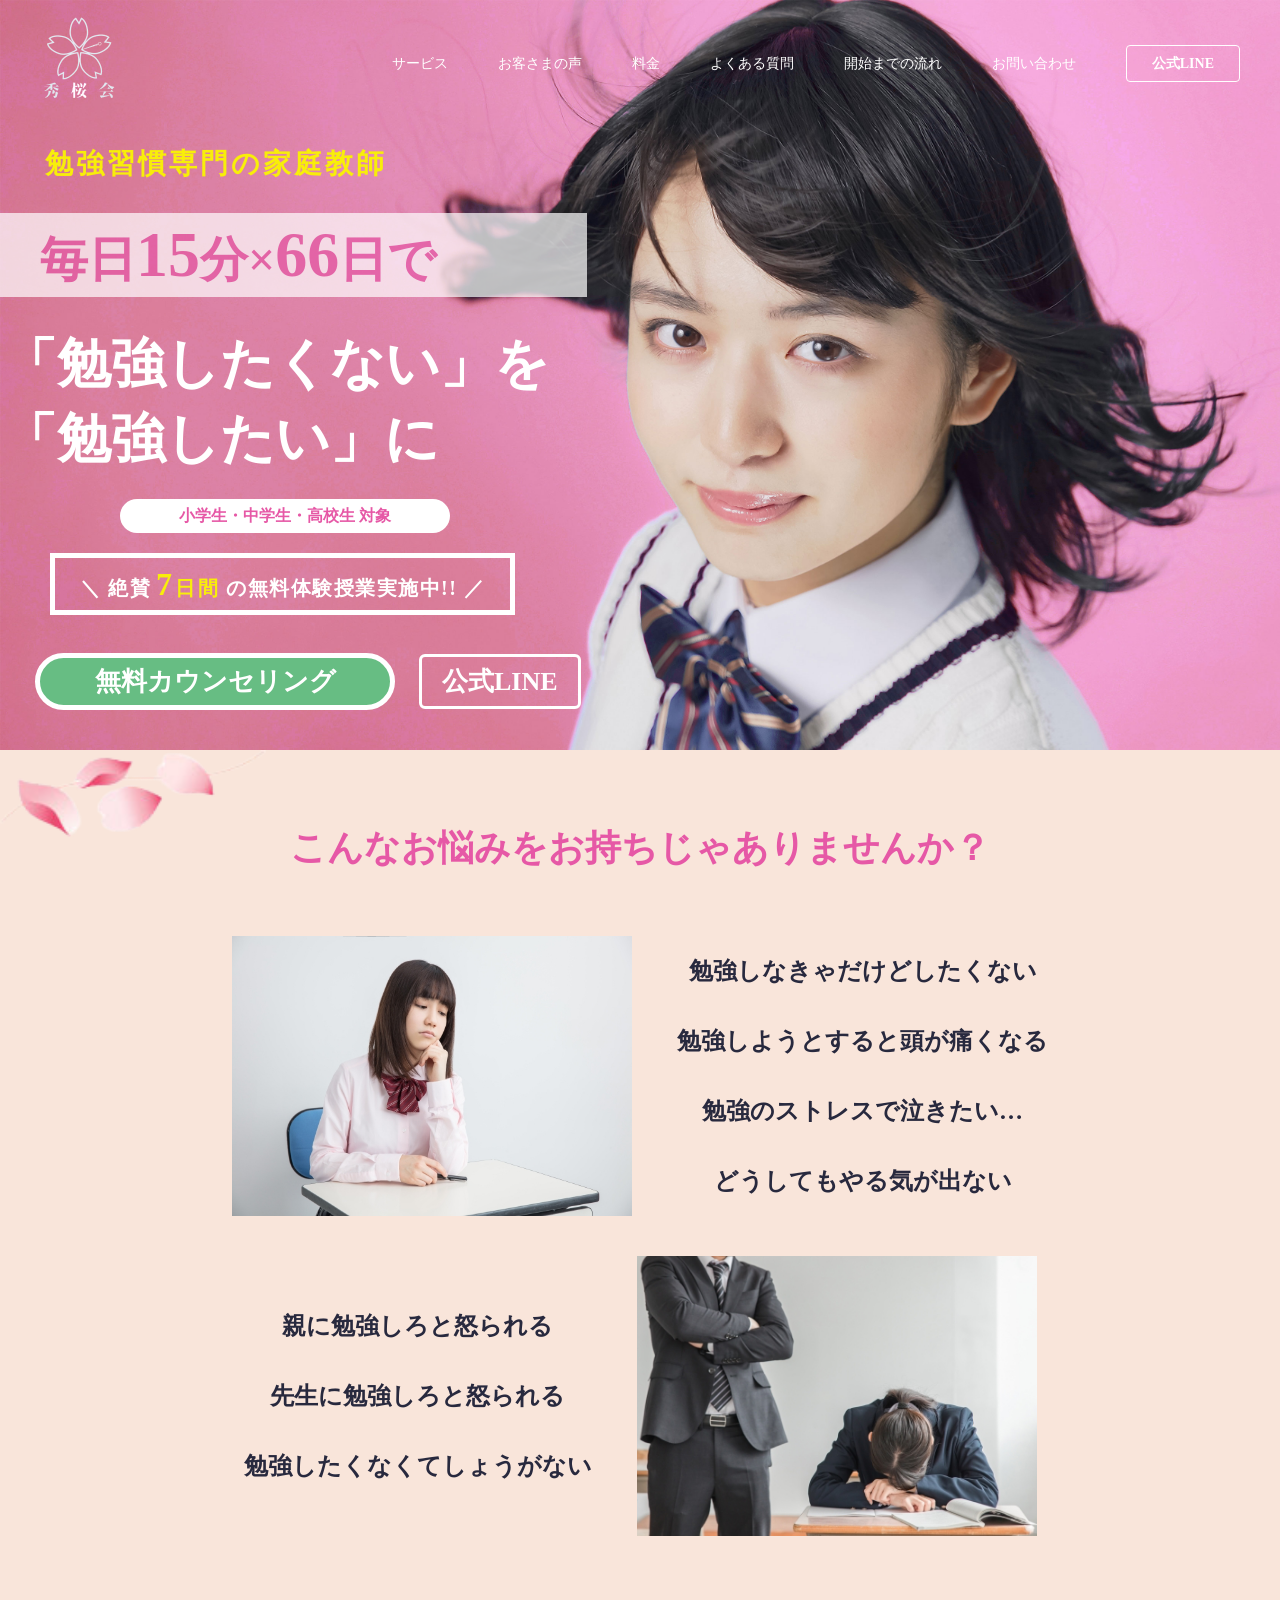
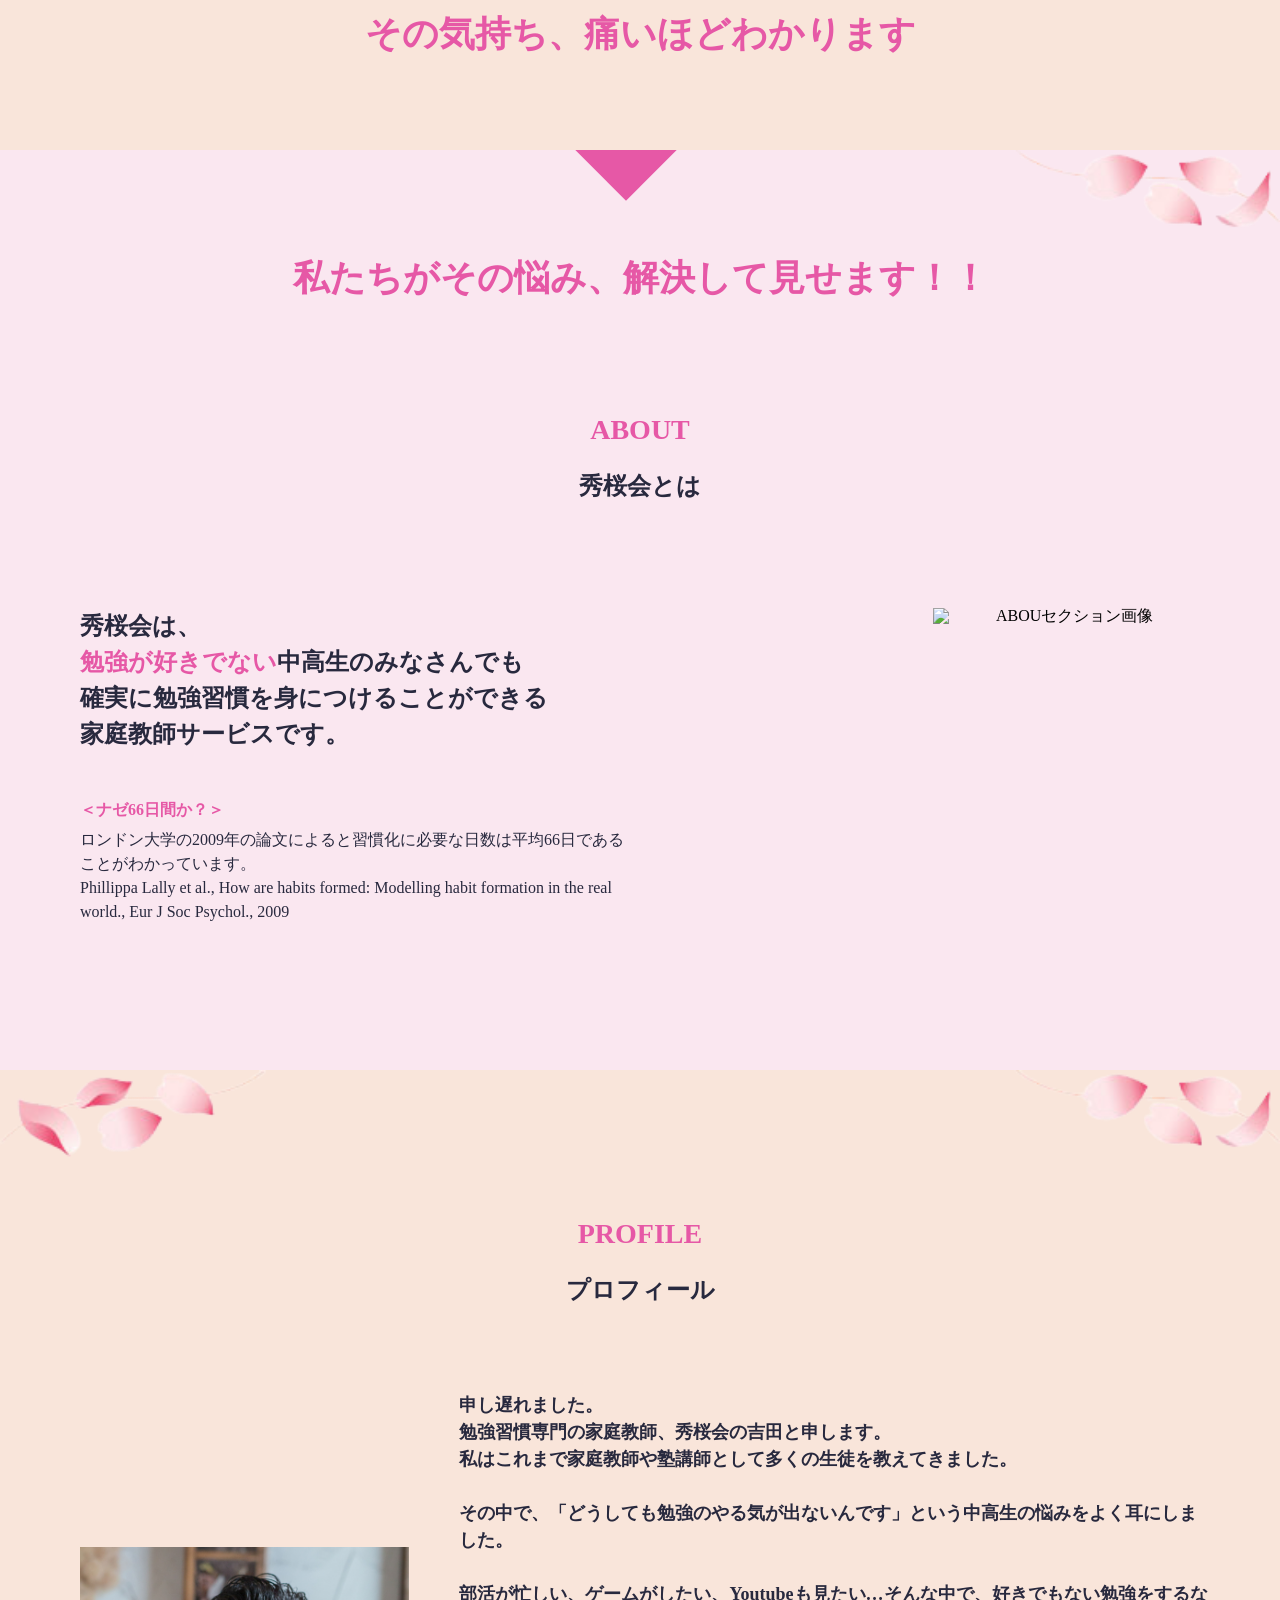
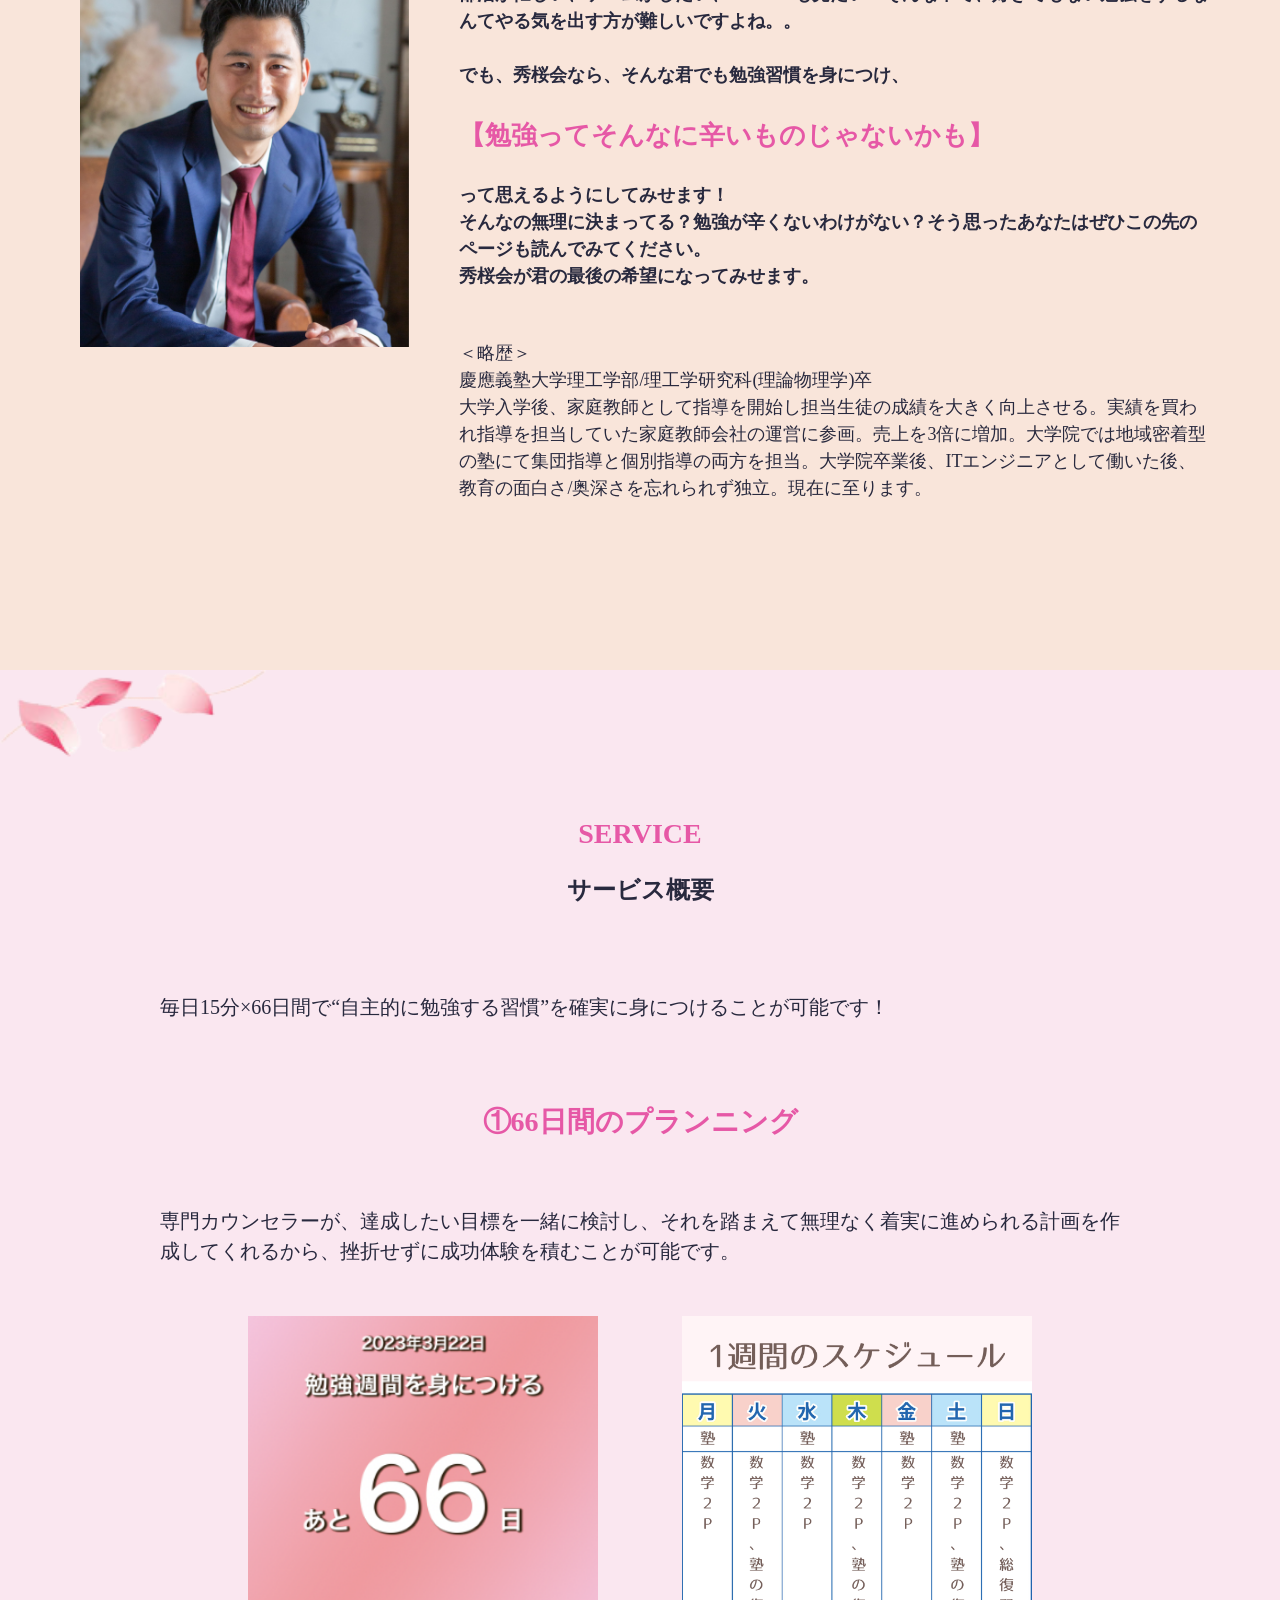
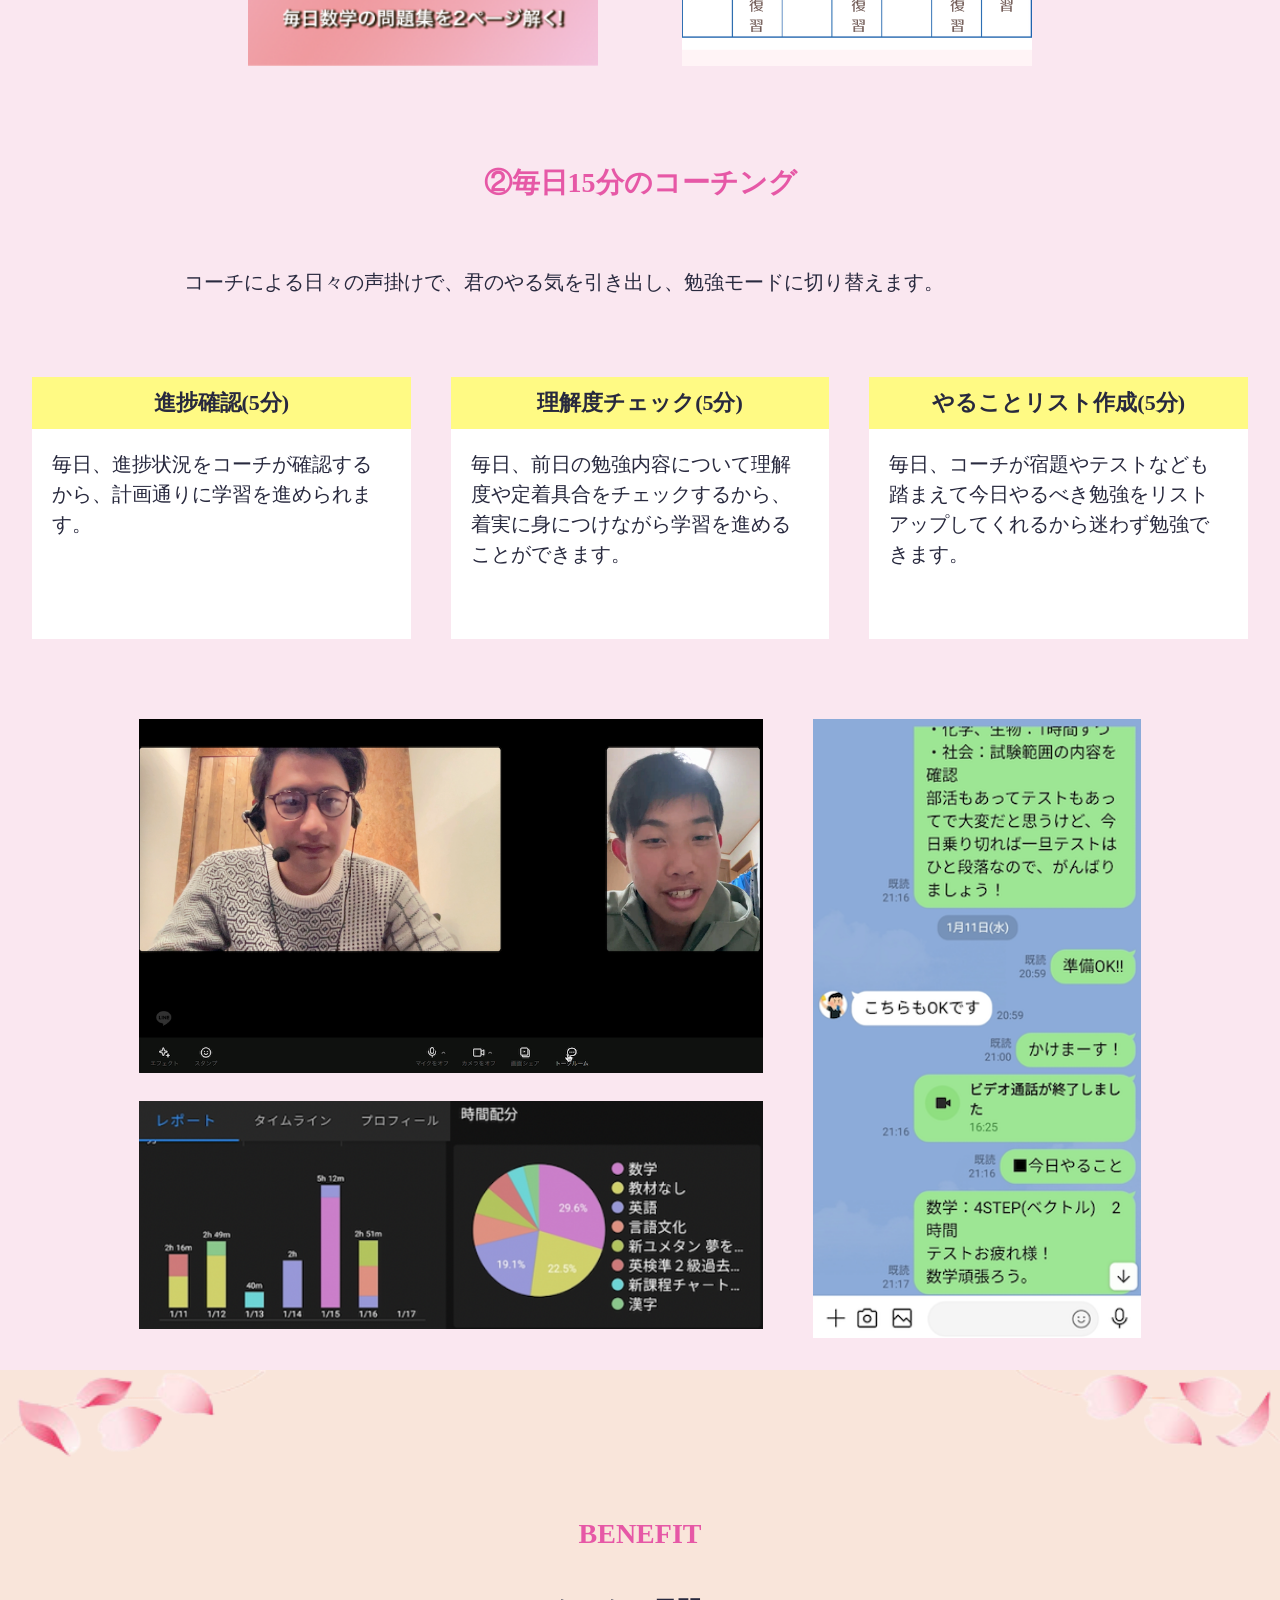
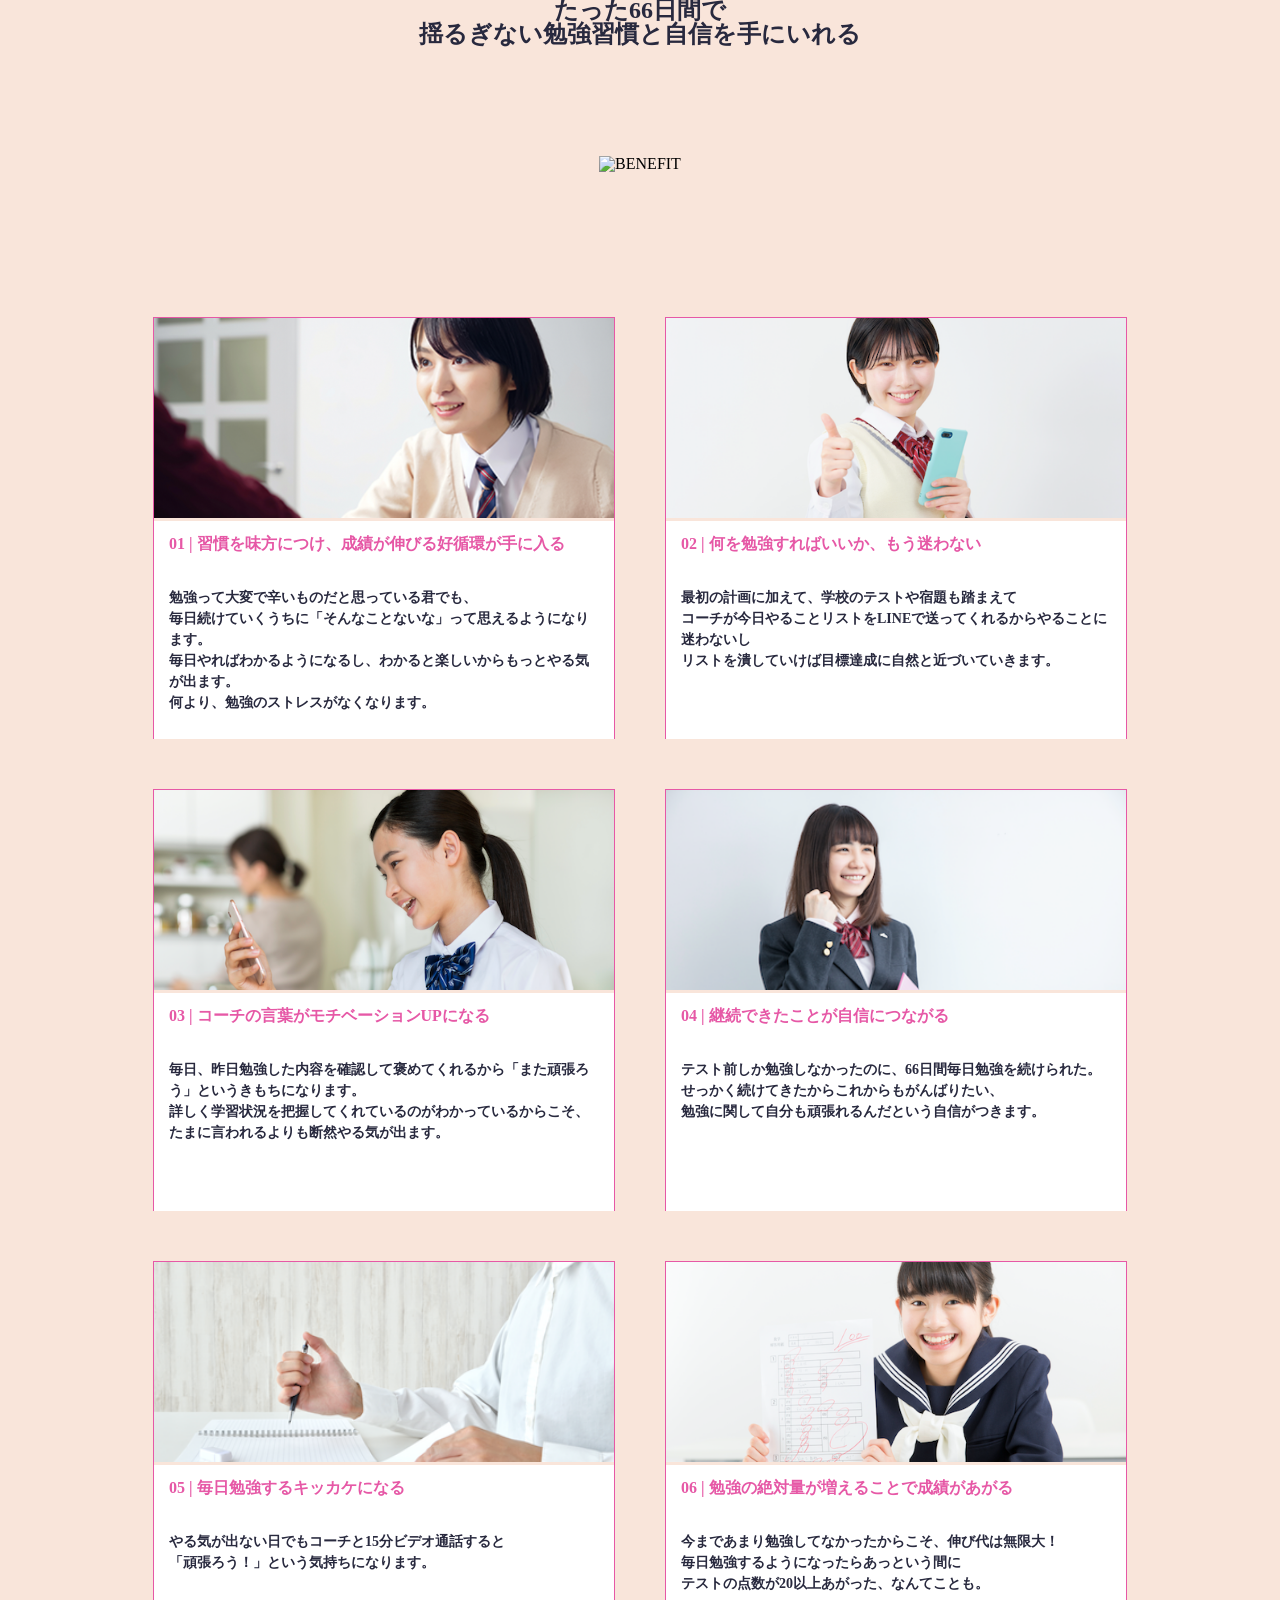
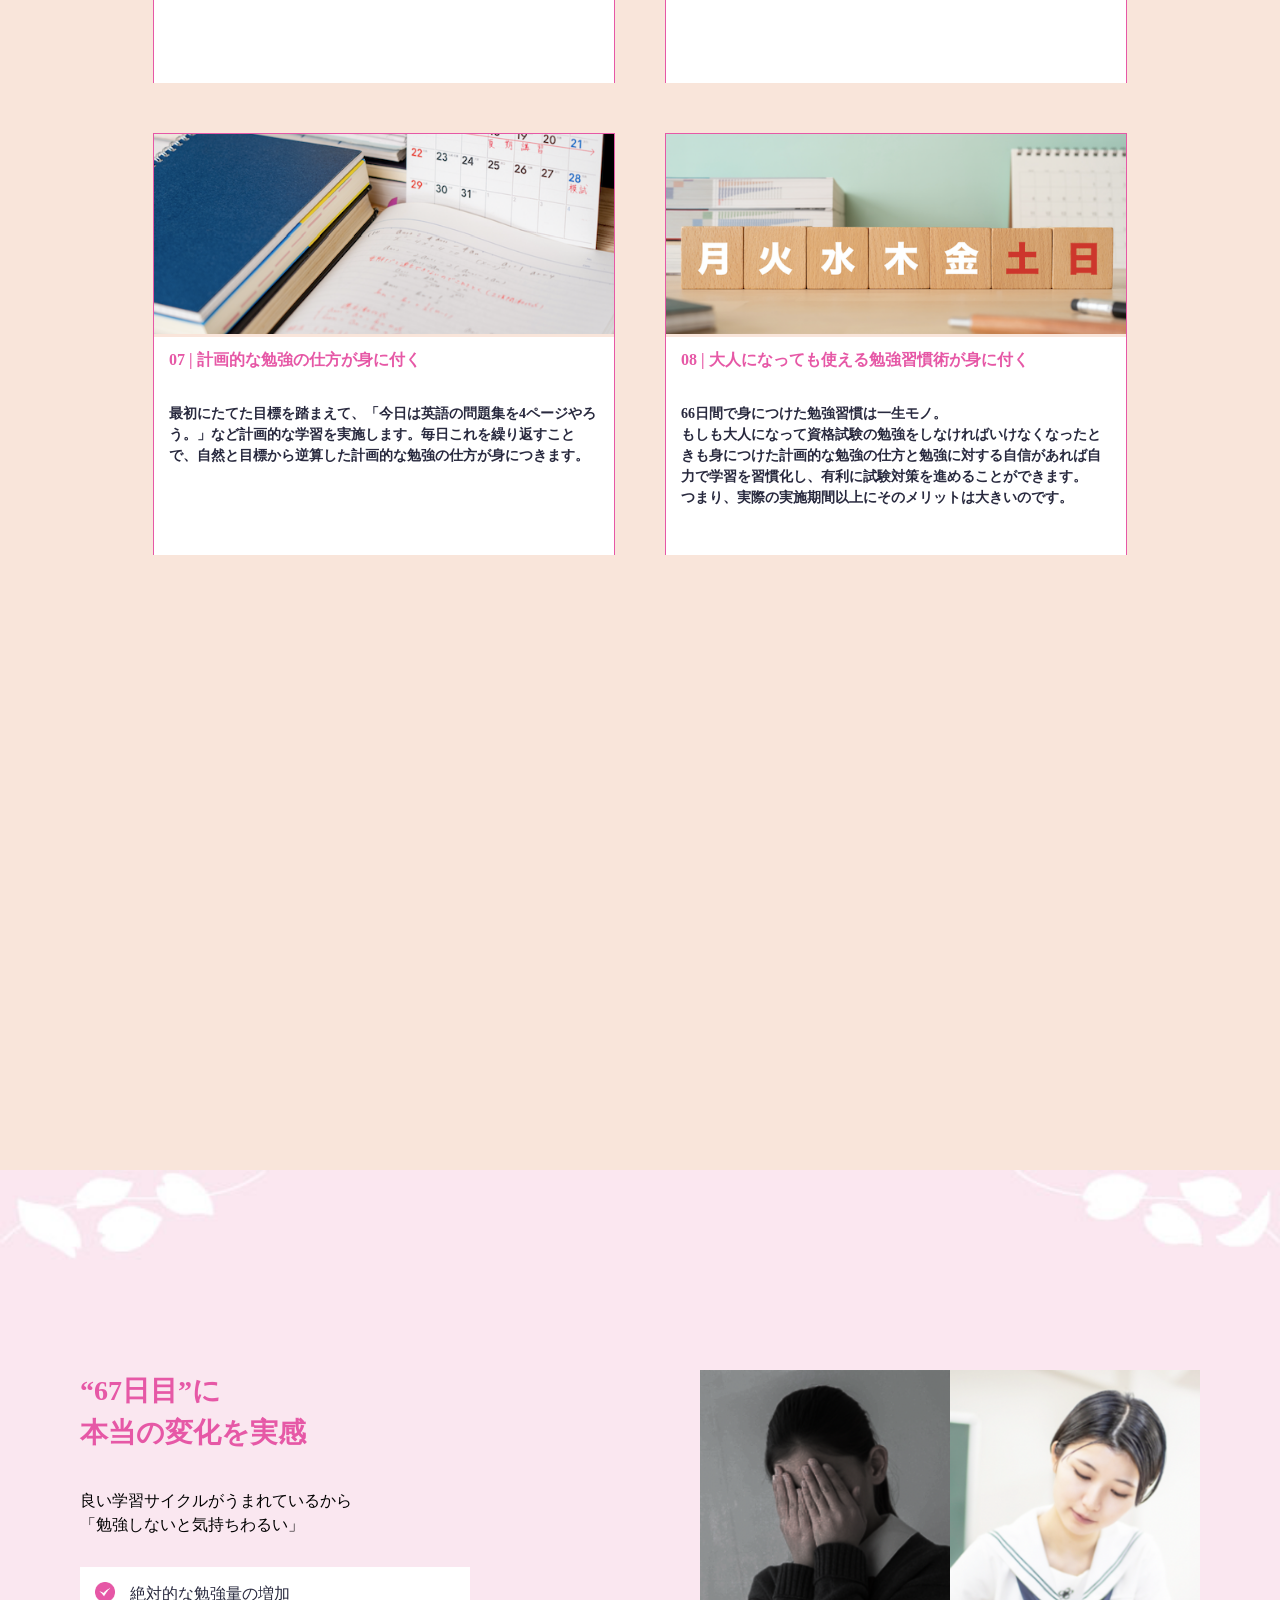
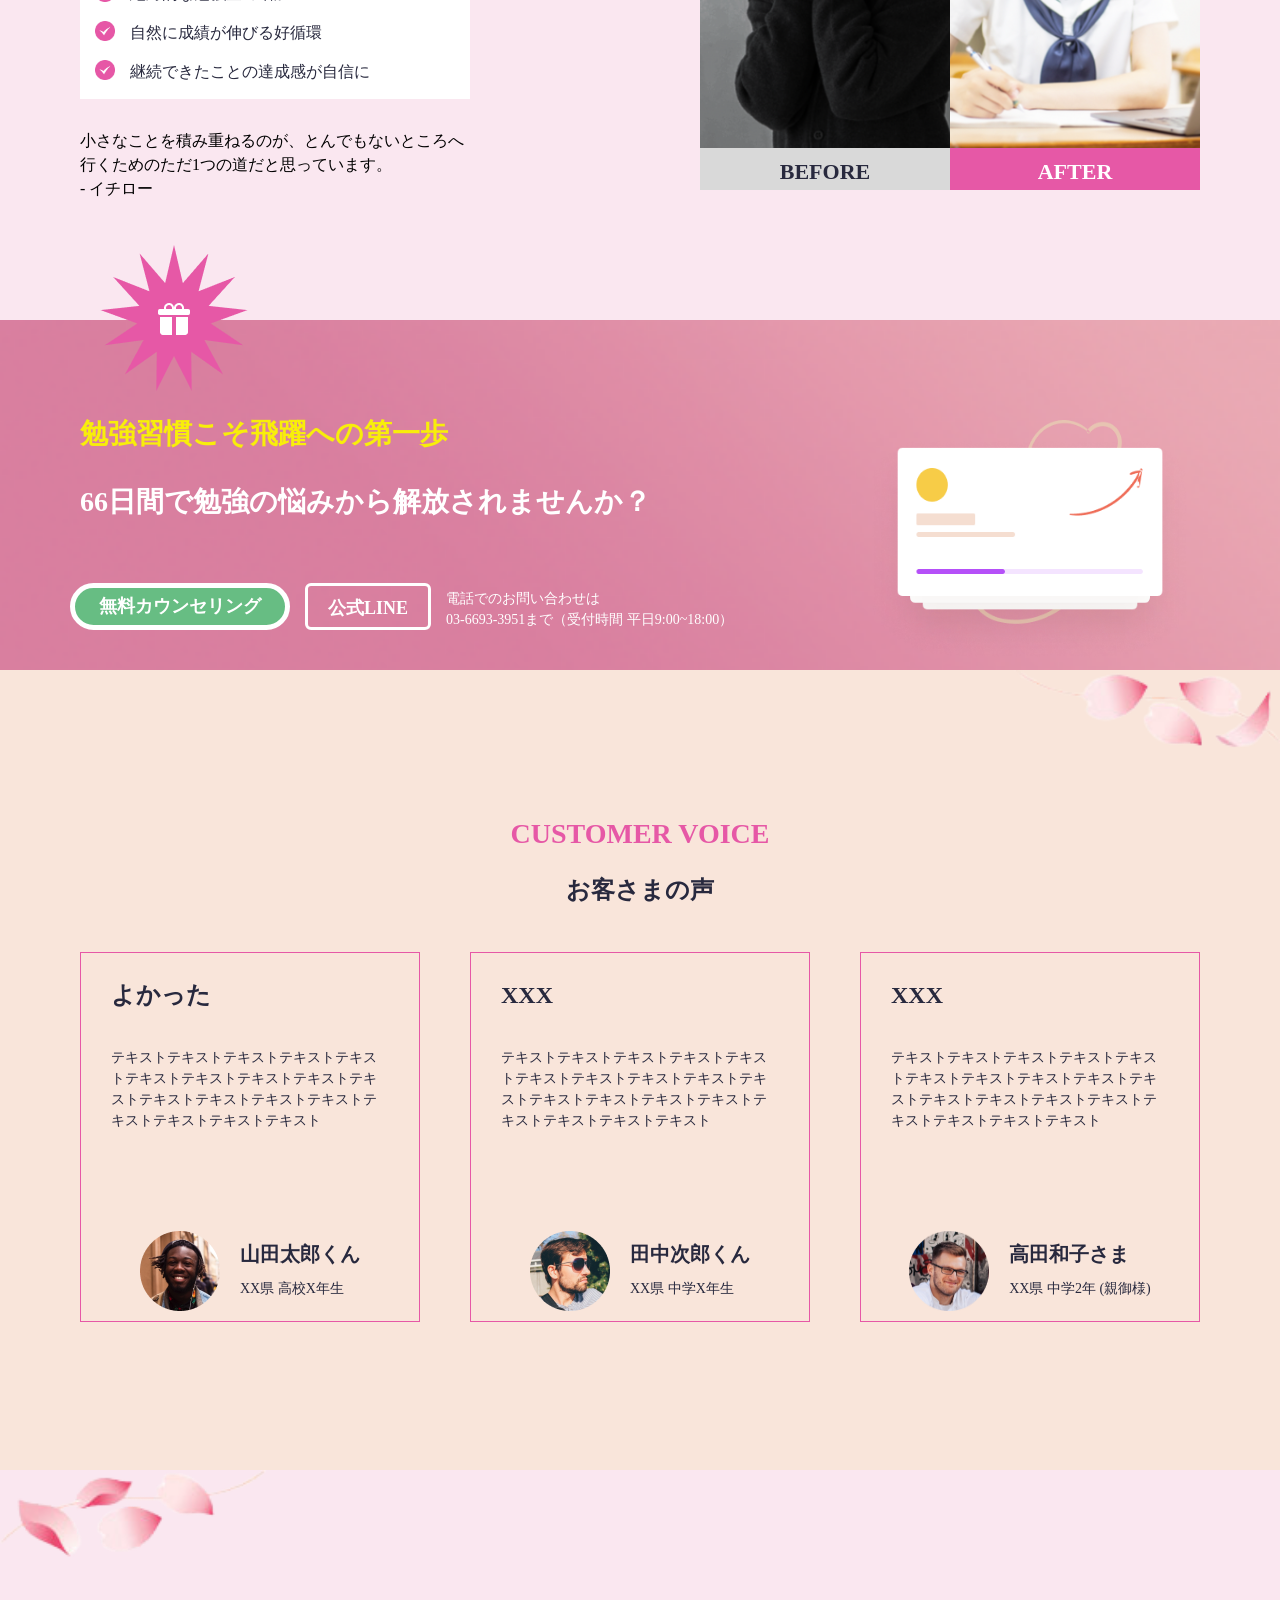
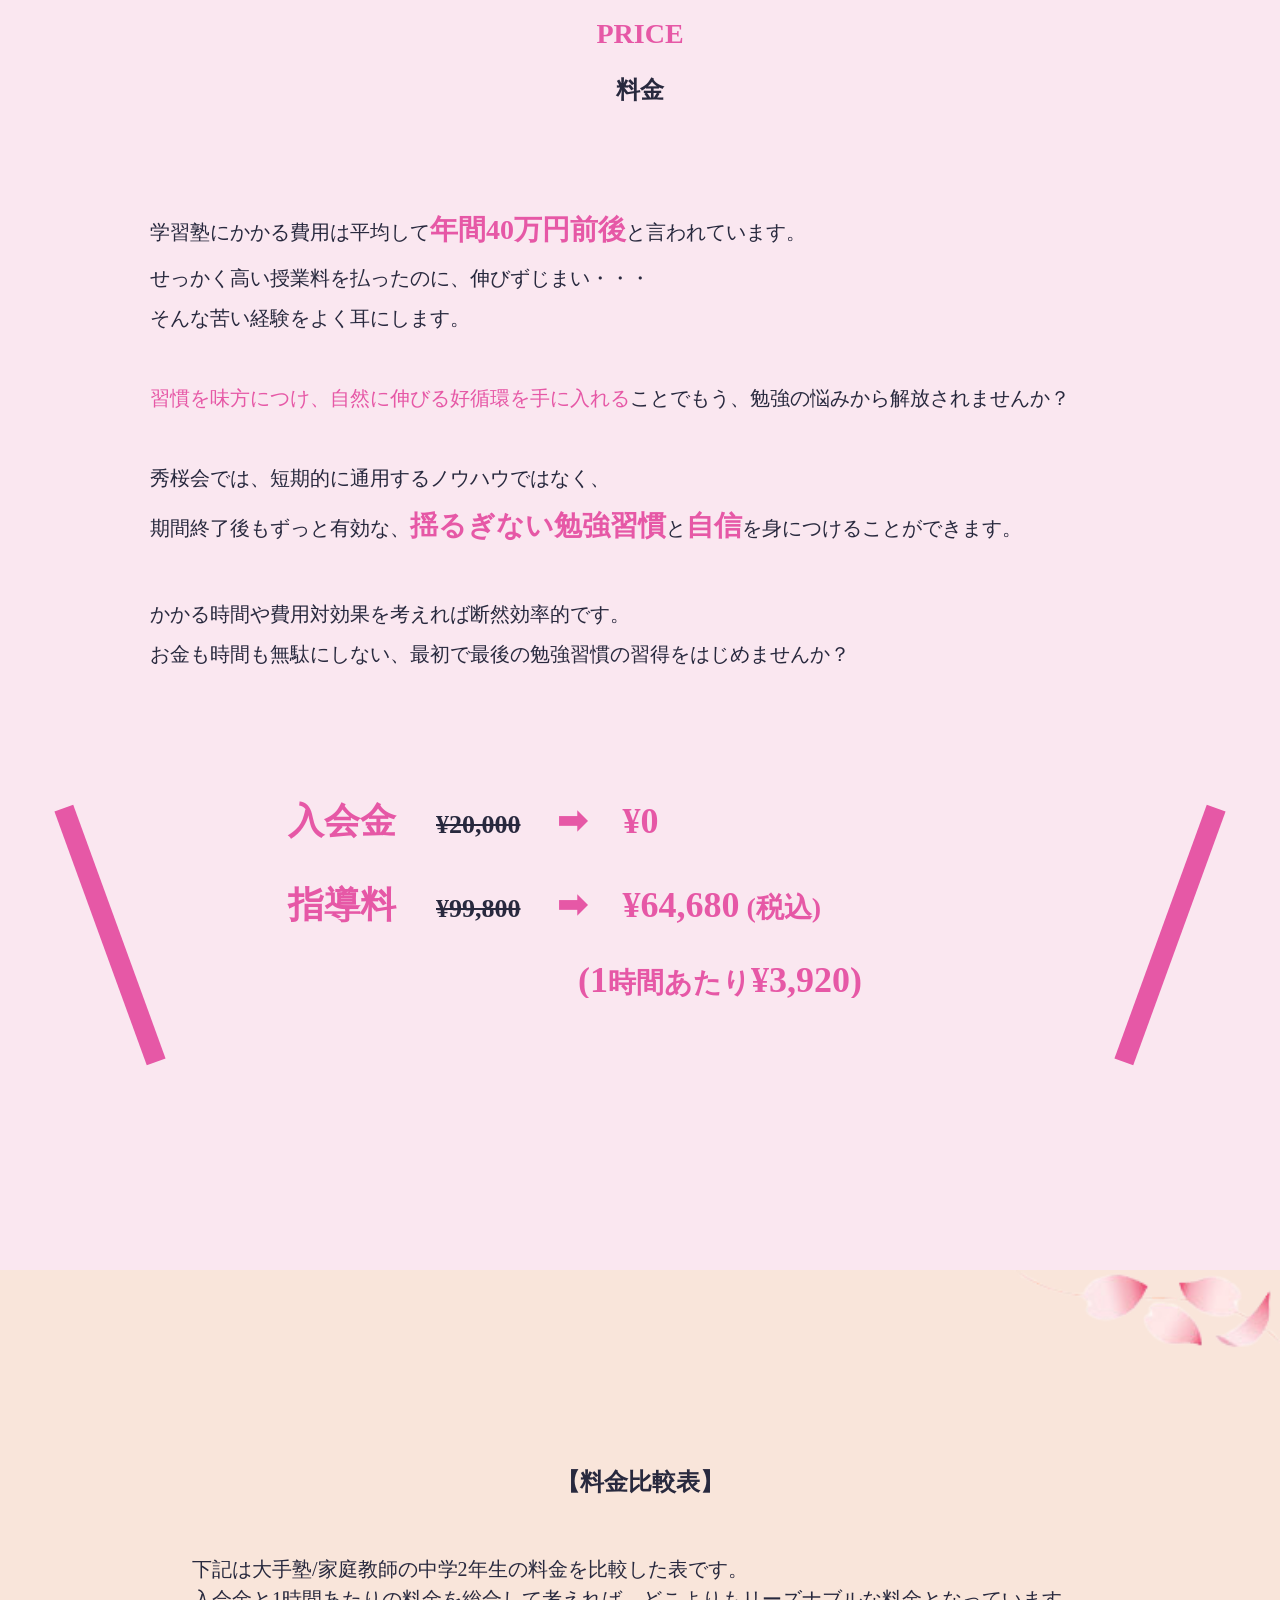
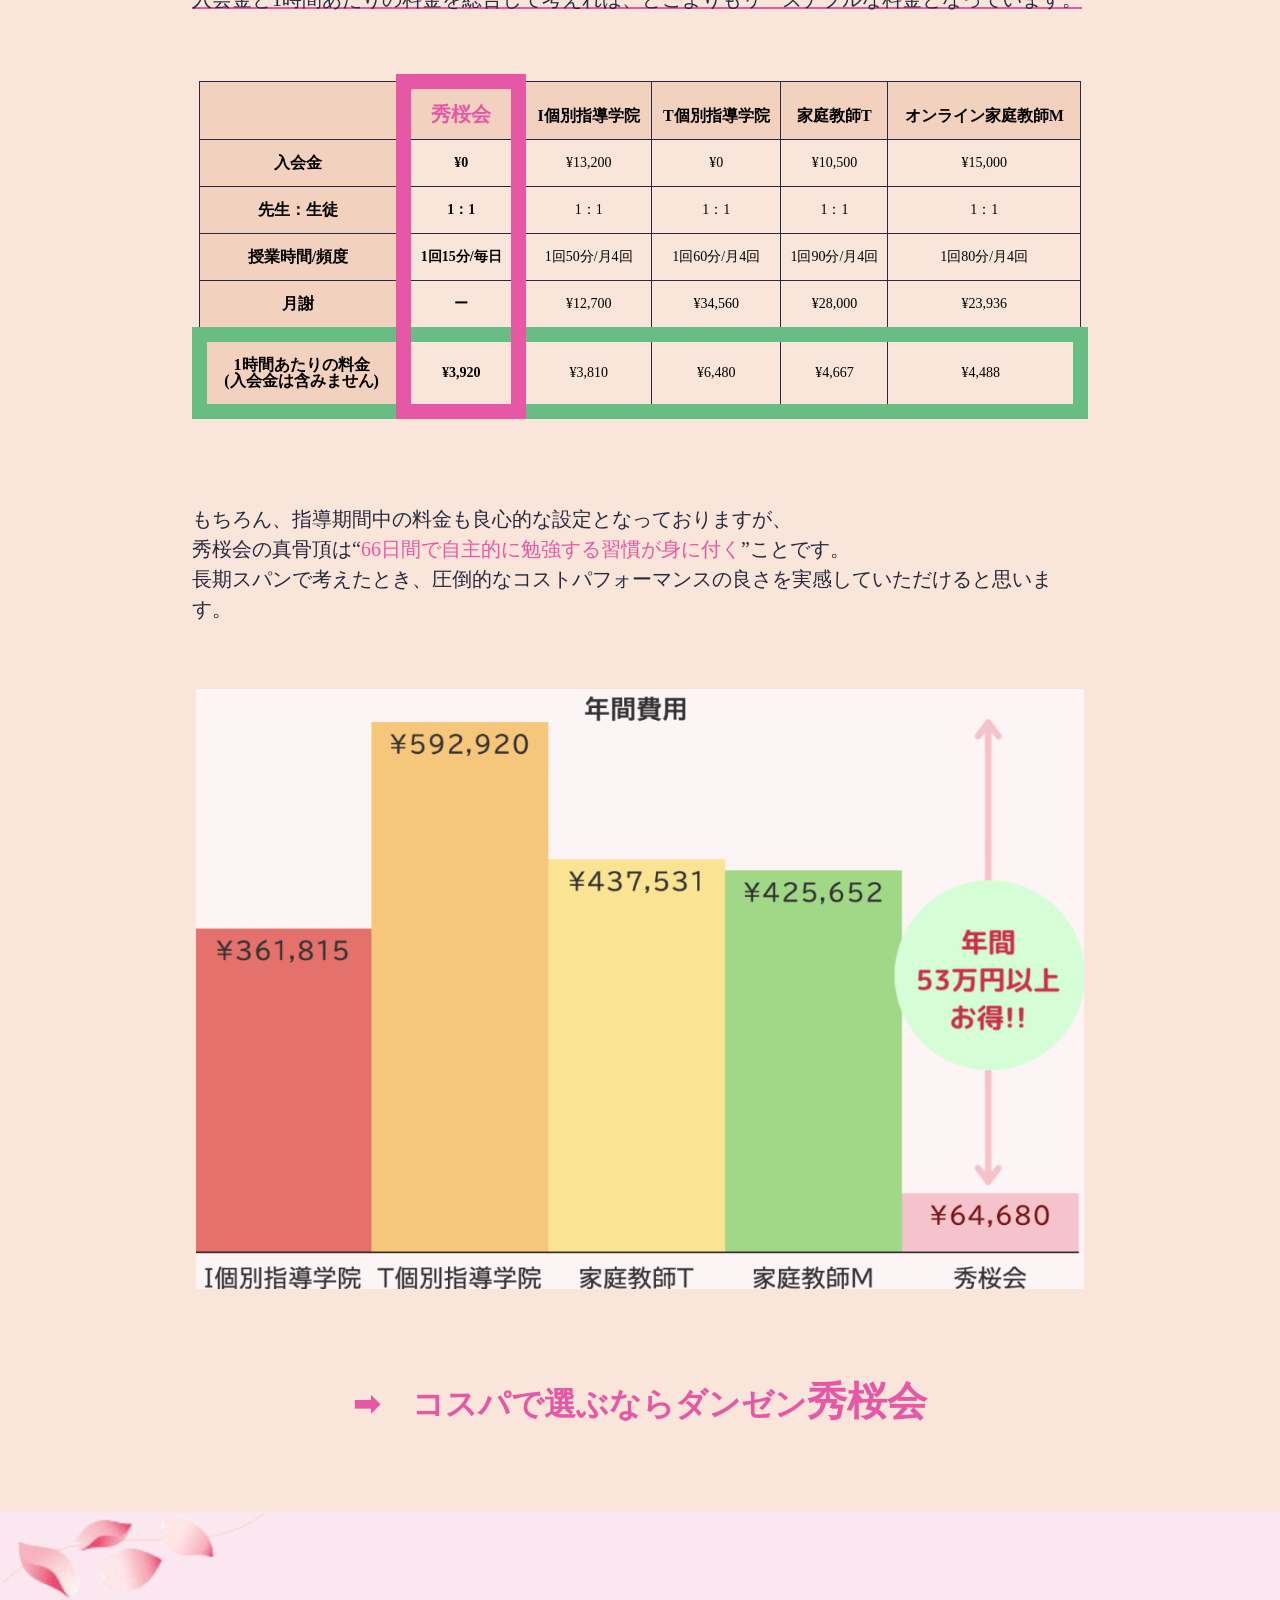
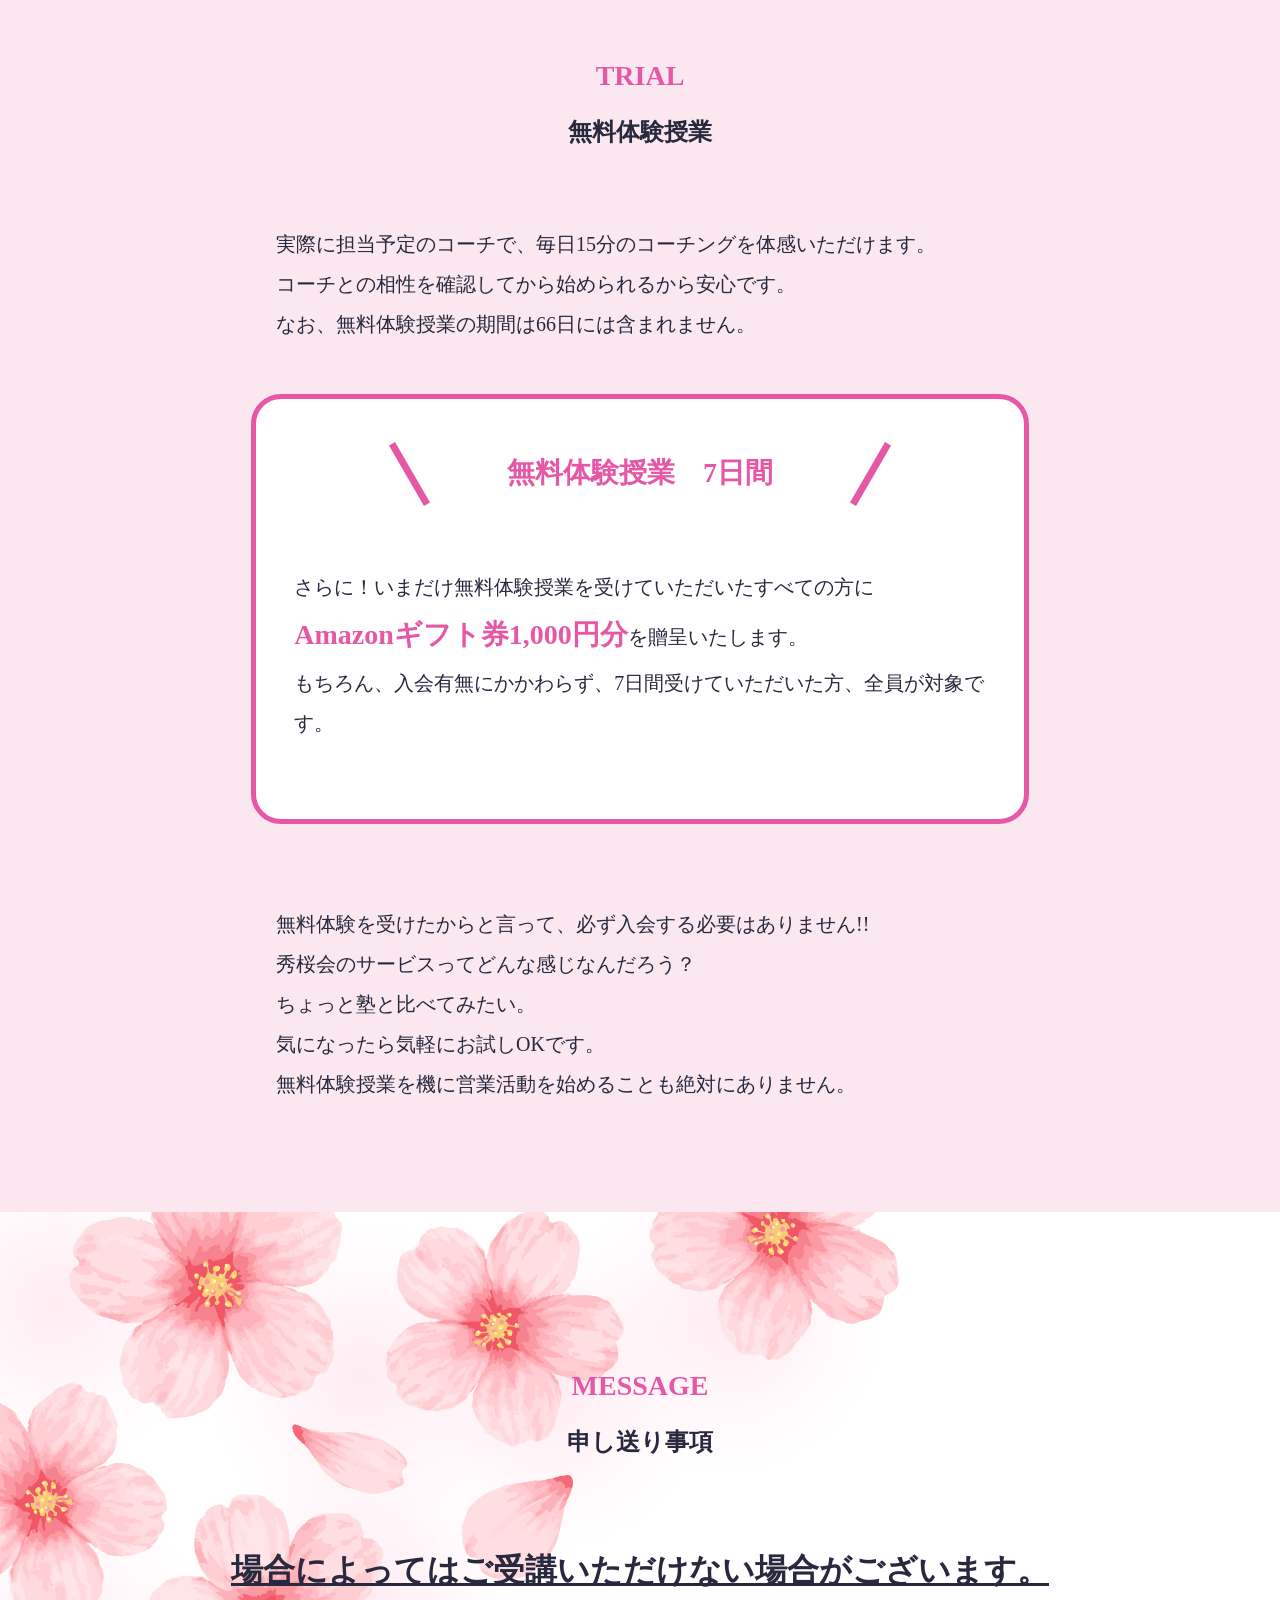
==== commit e0ea9474: "Add files via upload" ====
--- a/online-teacher/index.html
+++ b/online-teacher/index.html
@@ -61,7 +61,7 @@
   <section class="worry">
     <div class="decoration02"></div>
     <div class="container">
-      <h1>こんなお悩みをお持ちじゃありませんか？</h1>
+      <h1><span>こんなお悩みを</span><span>お持ちじゃありませんか？</span></h1>
       <div class="info">
         <div class="desc01">
           <img src="./img/worry.jpg" alt="">
@@ -81,7 +81,7 @@
     <div class="triangle"></div>
 
     <div class="container">
-      <h1>私たちがその悩み、解決して見せます！！</h1>
+      <h1><span>私たちがその悩み、</span><span>解決して見せます！！</span></h1>
       <h2>ABOUT</h2>
       <h3>秀桜会とは</h3>
 
@@ -462,7 +462,7 @@
     <div class="text">
       <h2>MESSAGE</h2>
       <h3>申し送り事項</h3>
-      <h4>場合によってはご受講いただけない場合がございます。</h4>
+      <h4><span>場合によってはご受講</span><span>いただけない場合がございます。</span></h4>
     </div>
     <div class="sub-text container">
       <p><span>もしもお望みの内容が、</span><br><br>・いま週に平均して4時間勉強しているのを6時間に伸ばしたい<br>・わからない問題の解き方をビデオ通話で直接教えて欲しい<br><br>という場合は、本コースでご希望にこたえることはできません。<br><br><span>でも、もしいま、</span><br><br><span id="pink">・平日の勉強を平均1時間未満しかできてない<br>・平日の勉強時間は平均2時間程度だが日によってムラがある<br>・勉強に苦手意識があり、机に向かうまで時間がかかる<br>・なかなか勉強のやる気が出ない</span><br><br>というお子様で現状を改善したいと考えている場合は、<br>本コースを気に入っていただけると思います。<br><br>現状すでに十分な勉強時間が確保できている方向けではありませんし、<br>わからない問題の解き方を直接教えるコースではございません。<br><br>ですが、現状十分な勉強時間が確保できておらず、なかなか勉強のやる気が出ない<br>お子様には最適な内容になっておりますので、十分に活用していただけます。</p>
@@ -565,27 +565,29 @@
         <h2>勉強習慣専門の家庭教師</h2>
         <img src="./img/logo-footer.png" alt="ロゴ" width="150" height="150">
       </div>
-      <div class="footer-menu">
-        <h2>MENU</h2>
-        <ul>
-          <li><a href="#service">サービス</a></li>
-          <li><a href="#customer-voioce">お客さまの声</a></li>
-          <li><a href="#price">料金</a></li>
-          <li><a href="#faq">よくある質問</a></li>
-          <li><a href="#flow">開始までの流れ</a></li>
-        </ul>
-      </div>
-      <div class="policy">
-        <div class="sns">
+      <div class="sp-footer">
+        <div class="footer-menu">
+          <h2>MENU</h2>
           <ul>
-            <li><a href="#"><i class='bx bxl-facebook'></i></a></li>
-            <li><a href="#"><i class='bx bxl-twitter' ></i></a></li>
-            <li><a href="#"><i class='bx bxl-instagram' ></i></a></li>
+            <li><a href="#service">サービス</a></li>
+            <li><a href="#customer-voioce">お客さまの声</a></li>
+            <li><a href="#price">料金</a></li>
+            <li><a href="#faq">よくある質問</a></li>
+            <li><a href="#flow">開始までの流れ</a></li>
           </ul>
         </div>
-        <div class="desc">
-          <p>特定商取引法に基づく表記</p>
-          <p>プライバシーポリシー</p>
+        <div class="policy">
+          <div class="sns">
+            <ul>
+              <li><a href="#"><i class='bx bxl-facebook'></i></a></li>
+              <li><a href="#"><i class='bx bxl-twitter' ></i></a></li>
+              <li><a href="#"><i class='bx bxl-instagram' ></i></a></li>
+            </ul>
+          </div>
+          <div class="desc">
+            <p>特定商取引法に基づく表記</p>
+            <p>プライバシーポリシー</p>
+          </div>
         </div>
       </div>
     </div>
--- a/online-teacher/css/styles.css
+++ b/online-teacher/css/styles.css
@@ -1,9 +1,3 @@
-/* 
-<リンクのhover時の挙動>
-・FVおよび中間CVのボタンはhover時に色が反転するイメージでおります。
-・ヘッダー/フッターの「サービス」などのリンクはhover時に太字になるイメージでおります。
-*/
-
 /* ---------- 共通 ---------- */
 body {
   background-color: #F9E5DA;
@@ -122,6 +116,12 @@
 
 header ul #line:hover {
   opacity: 0.7;
+}
+
+#sp-menu,
+#modal,
+#sp-close {
+  display: none;
 }
 
 /* ---------- hero section ---------- */
@@ -314,6 +314,7 @@
 .about img {
   width: 490px;
   height: 360px;
+  object-fit: cover;
 }
 
 .about h1 {
@@ -501,13 +502,11 @@
 
 #service .coaching .coaching-pic #student {
   width: 100%;
-  /* height: 384px; */
   object-fit: contain;
 }
 
 #service .coaching .coaching-pic #time {
   width: 100%;
-  /* height: 251px; */
   margin-top: 25px;
   object-fit: contain;
 } 
@@ -690,6 +689,7 @@
 
 .central-cv .cv {
   display: flex;
+  justify-content: space-between;
 }
 
 .central-cv .cv .text {
@@ -1293,8 +1293,16 @@
   border-radius: 50%;
 }
 
+footer .policy .sns ul li:hover {
+  opacity: 0.5;
+}
+
 footer .policy .sns ul li + li {
   margin-left: 10px;
+}
+
+footer .policy .sns ul li a {
+  display: block;
 }
 
 footer .policy .sns ul li i {
--- a/online-teacher/css/mediastyles.css
+++ b/online-teacher/css/mediastyles.css
@@ -0,0 +1,446 @@
+/* ----------  media medium screen ---------- */
+@media (max-width: 1395px) {
+  h1 {
+    font-size: 36px;
+  }
+
+  h2 {
+    font-size: 28px;
+  }
+
+  h3 {
+    font-size: 24px;
+  }
+
+  h4 {
+    font-size: 22px;
+  }
+
+  p {
+    font-size: 20px;
+  }
+
+  header ul li a {
+    font-size: 14px;
+  }
+
+ /* ---------- hero section ---------- */
+  .hero {
+    height: 750px;
+  }
+
+  .main-message h3 {
+    font-size: 28px;
+  }
+
+  .main-message h1 {
+    font-size: 48px;
+    width: 95%;
+    margin: 35px 0 30px 0;
+  }
+
+  .main-message h1 span {
+    font-size: 64px;
+  }
+
+  .main-message h2 {
+    font-size: 54px;
+    line-height: 75px;
+  }
+
+  .sub-message {
+    position: absolute;
+    bottom: 135px;
+  }
+
+  .sub-message #students {
+    margin-left: 120px;
+  }
+
+  .sub-message h5 {
+    font-size: 20px;
+    margin-left: 50px;
+  }
+
+  .sub-message h5 #seven {
+    font-size: 32px;
+  }
+
+  .btn {
+    position: absolute;
+    bottom: 40px;
+  }
+
+  .btn button {
+    margin-left: 35px;
+    width: 360px;
+  }
+
+  .btn button p {
+    font-size: 26px;
+  }
+
+  .btn a {
+    font-size: 26px;
+    padding: 10px 20px;
+  }
+
+ /* ---------- about section ---------- */
+   .about {
+    height: 920px;
+   }
+
+   .about .triangle {
+    left: 45%;
+   }
+
+   .about img {
+    width: 350px;
+    height: 320px;
+   }
+
+   .about .info .desc p:first-child {
+    font-size: 24px;
+  }
+  
+  .about .info .desc p:last-child {
+    font-size: 16px;
+  }
+
+  /* ---------- profile section ---------- */
+   .profile {
+    height: 1200px;
+   }
+
+   .profile h2 {
+    padding-top: 150px;
+   }
+
+   .profile img {
+    width: 400px;
+    height: 400px;
+  }
+
+  .profile .info .desc p {
+    width: 95%;
+    font-size: 18px;
+  }
+
+  .profile .info .desc p span {
+    font-size: 26px;
+  }
+
+/* ---------- service section ---------- */
+  #service {
+    height: 2300px;
+  }
+
+  #service .overview h2 {
+    padding-top: 150px;
+  }
+
+  #service .planning .schedule img {
+    width: 350px;
+    height: 350px;
+  }
+
+  #service .overview p,
+  #service .planning p,
+  #service #coach {
+    width: 75%;
+  }
+
+  #service .coaching .check .content {
+    width: 400px;
+  }
+
+  #service .coaching .check .content p {
+    height: 180px;
+  }
+
+/* ---------- benefit section ---------- */
+.benefit {
+  height: 3000px;
+}
+
+.benefit .overview {
+  padding-top: 150px;
+}
+
+.benefit .overview img {
+  height: 550px;
+}
+
+.benefit .content {
+  width: 460px;
+  height: 420px;
+}
+
+.benefit .content img {
+  height: 200px;
+}
+
+.benefit .content .text {
+  height: 188px;
+  padding: 15px;
+}
+
+.benefit .content .text h5 {
+  font-size: 16px;
+}
+
+.benefit .content .text p {
+  font-size: 14px;
+}
+
+.benefit .contents {
+  gap: 50px;
+}
+
+/* ---------- change section ---------- */
+.change {
+  height: 750px;
+}
+
+.changes {
+  padding-top: 200px;
+}
+
+.changes .text h5 {
+  font-size: 16px;
+}
+
+.changes .text h5:last-child {
+  width: 390px;
+}
+
+.changes .check {
+  width: 360px;
+  margin-top: 30px;
+  margin-bottom: 30px;
+}
+
+.changes .check .check-text img {
+  width: 20px;
+  height: 20px;
+}
+
+.changes .check-pic {
+  width: 500px;
+}
+
+.changes .check-pic .before {
+  height: 420px;
+}
+
+.changes .check-pic .after {
+  height: 420px;
+}
+
+/* ---------- central-cv section ---------- */
+.central-cv .cv .text h1 {
+  font-size: 28px;
+}
+
+.central-cv .cv .btn button {
+  width: 220px;
+}
+
+.central-cv .cv .btn p,
+.central-cv .cv .btn a {
+  font-size: 18px;
+}
+
+.central-cv .cv .btn .tel p {
+  padding-top: 5px;
+  font-size: 14px;
+}
+
+/* ---------- customer-voice section ---------- */
+.customer-voice {
+  height: 800px;
+}
+
+.customer-voice .text h2 {
+  padding-top: 150px;
+}
+
+.customer-voice .voices .voice01,
+.customer-voice .voices .voice02 {
+  padding: 30px 30px 10px 30px;
+}
+
+.customer-voice .voices h4 {
+  font-size: 20px;
+}
+
+.customer-voice .voices p {
+  font-size: 14px;
+}
+
+/* ---------- price section ---------- */
+#price {
+  height: 1400px;
+}
+
+#price .text {
+  padding-top: 150px;
+}
+
+#price .price-text .main-text .one,
+#price .price-text .main-text .two,
+#price .price-text .main-text .three {
+  font-size: 28px;
+}
+
+#price .price-main .join,
+#price .price-main .guide {
+  padding-left: 80px;
+}
+
+#price .price-main .join h2,
+#price .price-main .guide h2,
+#price .price-main .supplement h2 {
+  font-size: 36px;
+}
+
+#price .price-main .join p,
+#price .price-main .guide p {
+  font-size: 36px;
+}
+
+#price .price-main .join p span,
+#price .price-main .guide p span {
+  font-size: 26px;
+}
+
+#price .price-main .supplement span {
+  font-size: 28px;
+}
+
+#price .price-main .rectangle01 {
+  bottom: 200px
+}
+
+#price .price-main .rectangle02 {
+  bottom: 200px
+}
+
+/* ----------  cost section ---------- */
+.cost .text p {
+  width: 70%;
+}
+
+.cost .cost-table {
+  width: 70%;
+}
+
+.cost .year-cost {
+  width: 70%;
+}
+
+.cost .year-cost p {
+  font-size: 32px;
+}
+
+.cost .year-cost p span {
+  font-size: 40px;
+}
+
+/* ----------  trial section ---------- */
+.trial {
+  height: 1300px;
+}
+
+.trial p,
+.trial #text02 {
+  width: 65%;
+}
+
+.trial p span {
+  font-size: 28px;
+}
+
+.trial .days {
+  width: 65%;
+  height: 300px;
+  padding: 60px 20px 60px 20px;
+}
+
+.trial .days .rectangle03 {
+  top: 40px;
+}
+
+.trial .days .rectangle04 {
+  top: 40px;
+}
+
+/* ----------  message section ---------- */
+.message {
+  height: 1300px;
+}
+
+.message .text h4 {
+  font-size: 32px;
+}
+
+.message .sub-text {
+  width: 70%;
+}
+
+.message .sub-text span {
+  font-size: 28px;
+}
+
+.message .sub-text #pink {
+  font-size: 20px;
+}
+
+/* ----------  flow section ---------- */
+#flow .supports {
+  width: 70%;
+  padding: 0 80px 80px 80px;
+}
+
+/* ----------  last-message section ---------- */
+.last-message,
+.last-message .background {
+  height: 1800px;
+}
+
+.last-message .background .desc {
+  width: 80%;
+}
+
+/* ---------- footer ---------- */
+footer h2 {
+  font-size: 20px;
+}
+
+footer p {
+  font-size: 14px;
+}
+
+footer .sns {
+  padding-bottom: 30px;
+  margin-top: -10px;
+}
+
+footer .policy .sns ul li {
+  width: 35px;
+  height: 35px;
+}
+
+footer .policy .sns ul li i {
+  font-size: 18px;
+}
+
+footer .desc p + p {
+  margin-top: 15px;
+}
+
+footer small p {
+  font-size: 14px;
+}
+
+}
--- a/online-teacher/css/mediastyles-sp.css
+++ b/online-teacher/css/mediastyles-sp.css
@@ -0,0 +1,151 @@
+/* ----------  media small screen ---------- */
+@media (max-width: 760px) {
+  h1 {
+    font-size: 24px;
+  }
+
+  h2 {
+    font-size: 20px;
+  }
+
+  h3 {
+    font-size: 18px;
+  }
+
+  h4 {
+    font-size: 16px;
+  }
+
+  p {
+    font-size: 14px;
+  }
+
+/* ----------  header ---------- */
+  header {
+    padding: 15px 20px 15px 20px;
+  }
+
+  header .logo img {
+    width: 50px;
+    height: 50px;
+    object-fit: cover;
+  }
+
+  header #menu {
+    display: none;
+  }
+
+  header #sp-menu {
+    display: block;
+  }
+
+  header #sp-menu,
+  header #sp-close {
+    color: #fff;
+    font-size: 32px;
+    margin-top: 5px;
+    cursor: pointer;
+  }
+
+  header ul li a {
+    font-size: 14px;
+  }
+
+  /* ----------  hero ---------- */
+  .hero {
+    height: 400px;
+    background-size: cover;
+    background-image: url(../img/sp-main.jpeg);
+    background-position: left;
+  }
+
+  .main-message {
+    position: absolute;
+    top: 90px;
+  }
+
+  .main-message h3 {
+    font-size: 16px;
+    padding-left: 20px;
+  }
+
+  .main-message h1 {
+    font-size: 18px;
+    width: 85%;
+    padding: 10px 20px 10px 20px;
+    margin: 20px 0 10px 0;
+    letter-spacing: 2px;
+  }
+
+  .main-message h1 span {
+    font-size: 24px;
+  }
+
+  .main-message h2 {
+    font-size: 18px;
+    line-height: 30px;
+    padding-left: 10px;
+    letter-spacing: 2px;
+  }
+
+  .sub-message {
+    position: absolute;
+    bottom: 75px;
+  }
+
+  .sub-message #students {
+    font-size: 8px;
+    margin-left: 40px;
+    width: 140px;
+    padding: 5px 20px;
+  }
+
+  .sub-message h5 {
+    font-size: 10px;
+    margin-left: 10px;
+    margin-top: 10px;
+    padding: 5px;
+    border: 3px solid #fff;
+  }
+
+  .sub-message h5 span {
+    letter-spacing: 1.5px;
+  }
+
+  .sub-message h5 #seven {
+    font-size: 14px;
+    margin-left: 2px;
+  }
+
+  .sub-message h5 span:last-child {
+    margin-right: 2px;
+  }
+
+  .btn {
+    bottom: 20px;
+  }
+
+  .btn button {
+    margin-left: 10px;
+    width: 140px;
+    border: 3px solid #fff;
+  }
+
+  .btn button:hover {
+    border: 3px solid #67BD83;
+    background-color: #fff;
+  }
+
+  .btn button p {
+    font-size: 10px;
+  }
+
+  .btn a {
+    font-size: 10px;
+    margin-left: 8px;
+    padding: 5px 15px;
+  }
+
+
+
+}
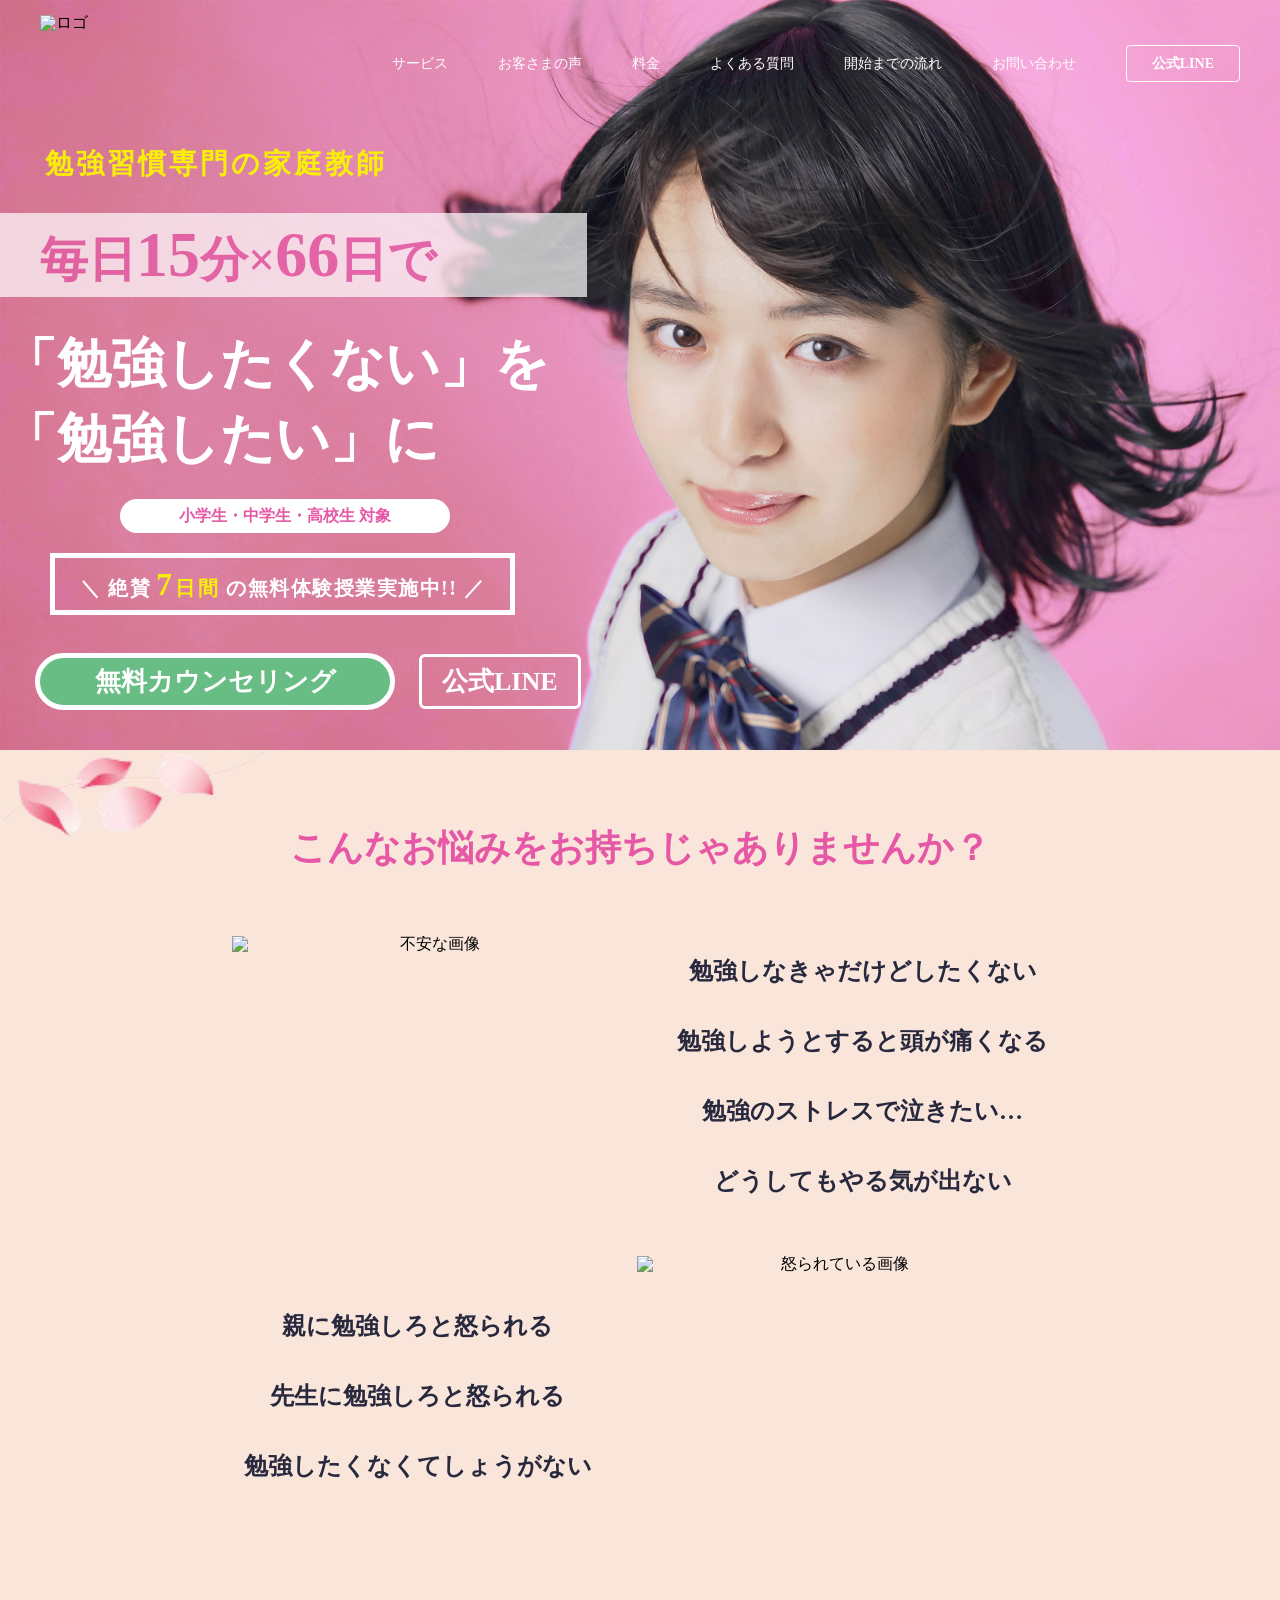
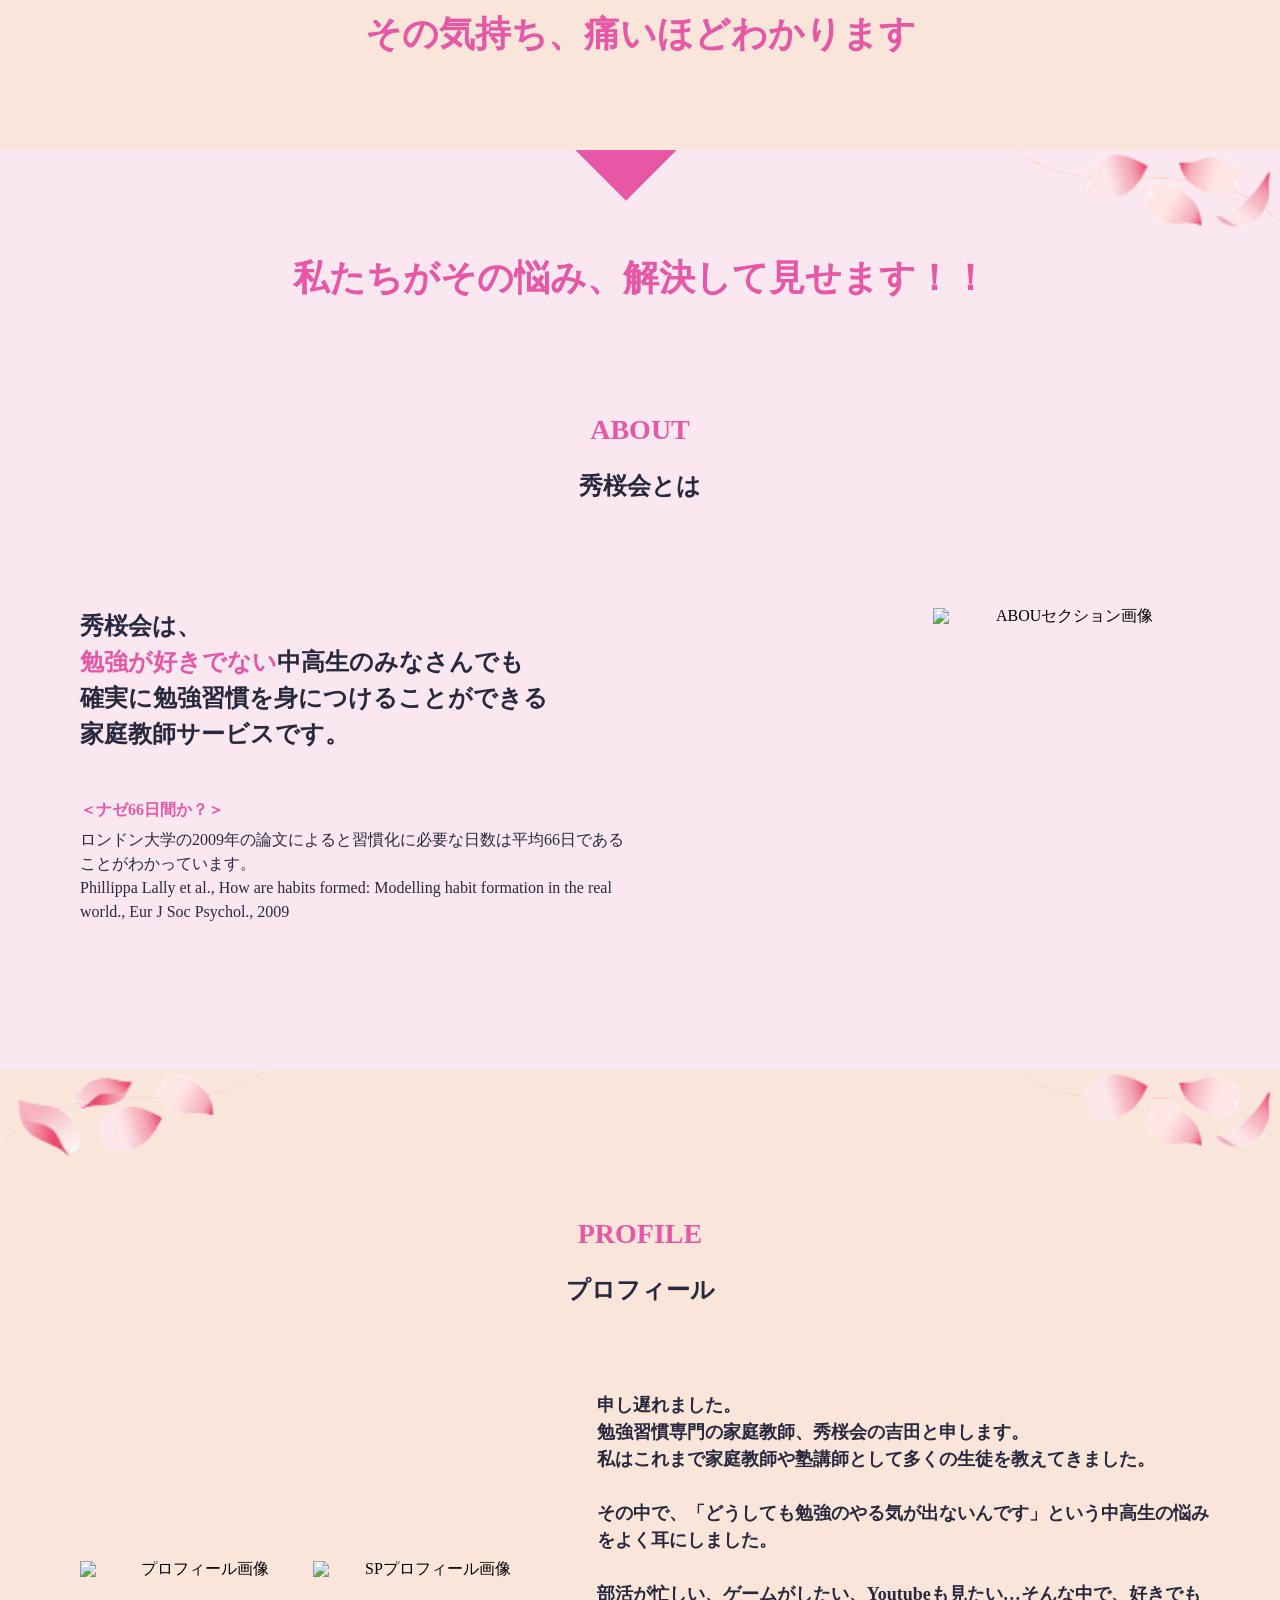
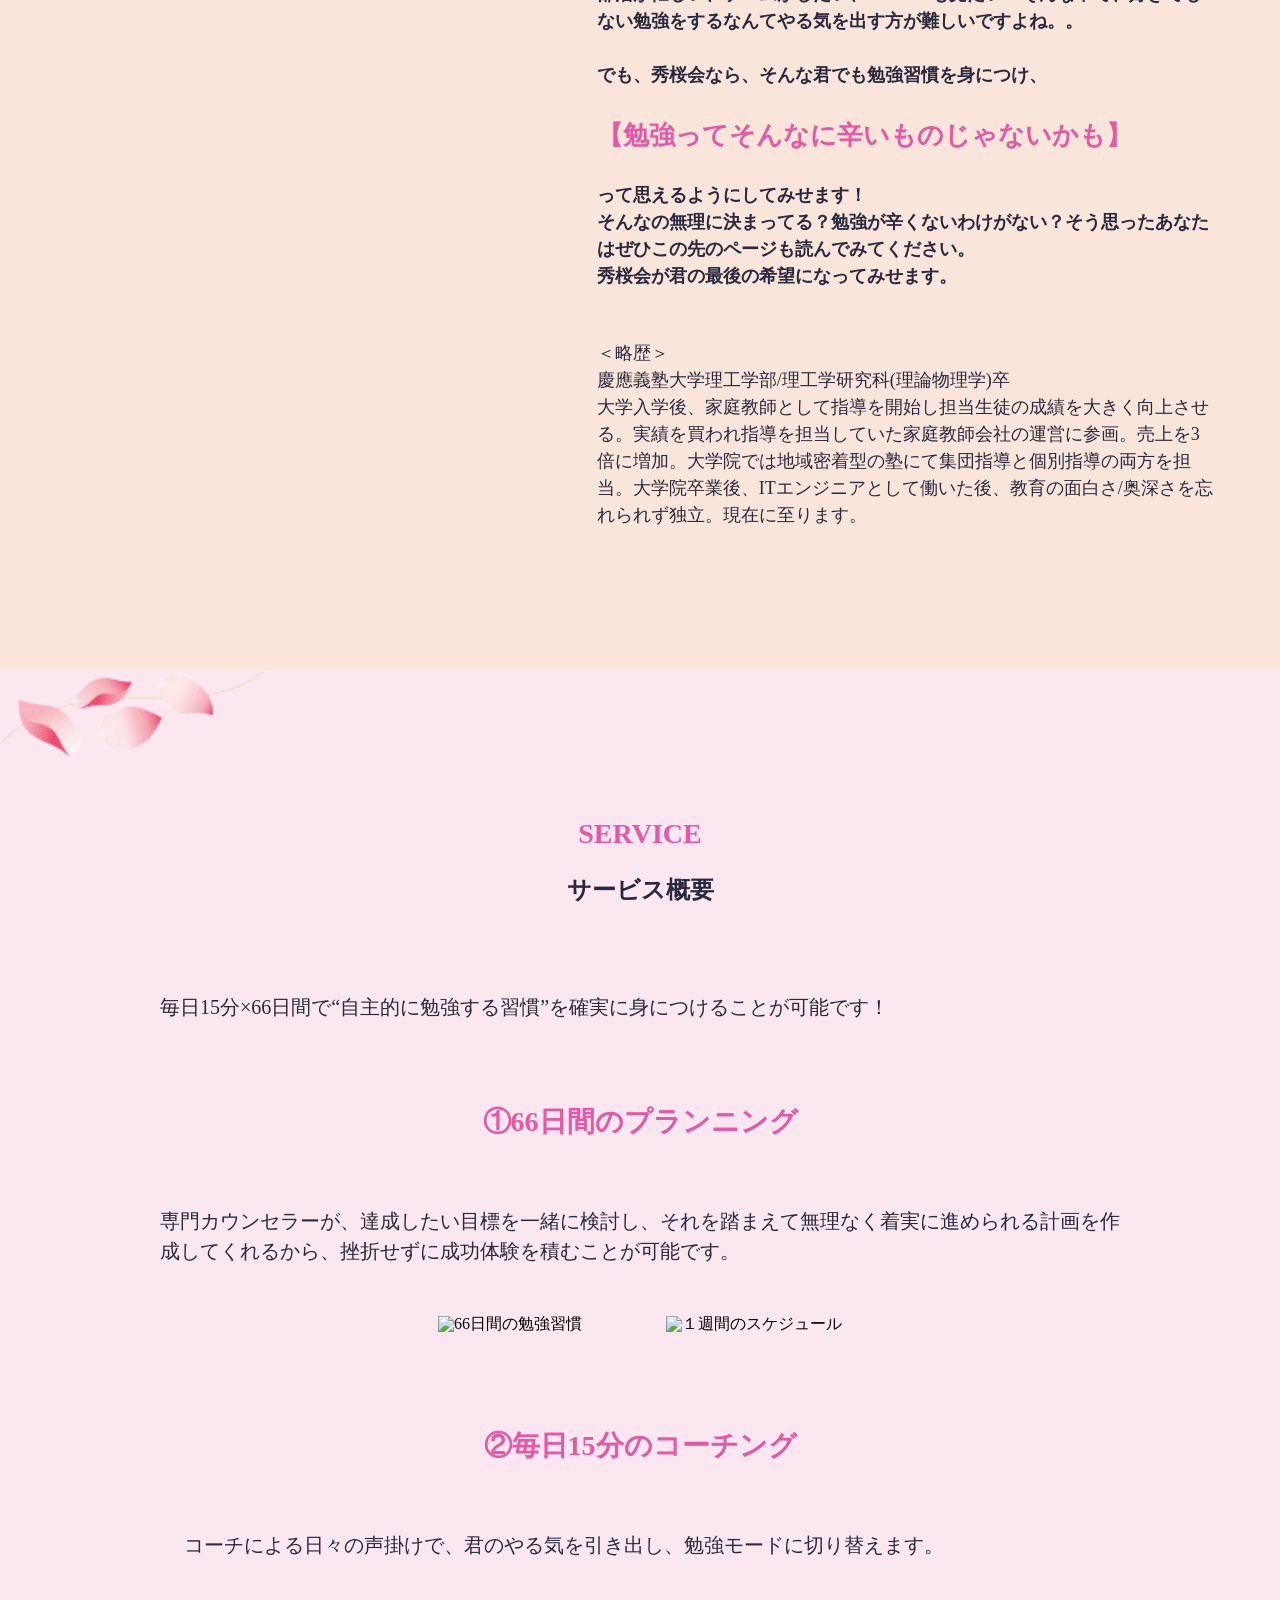
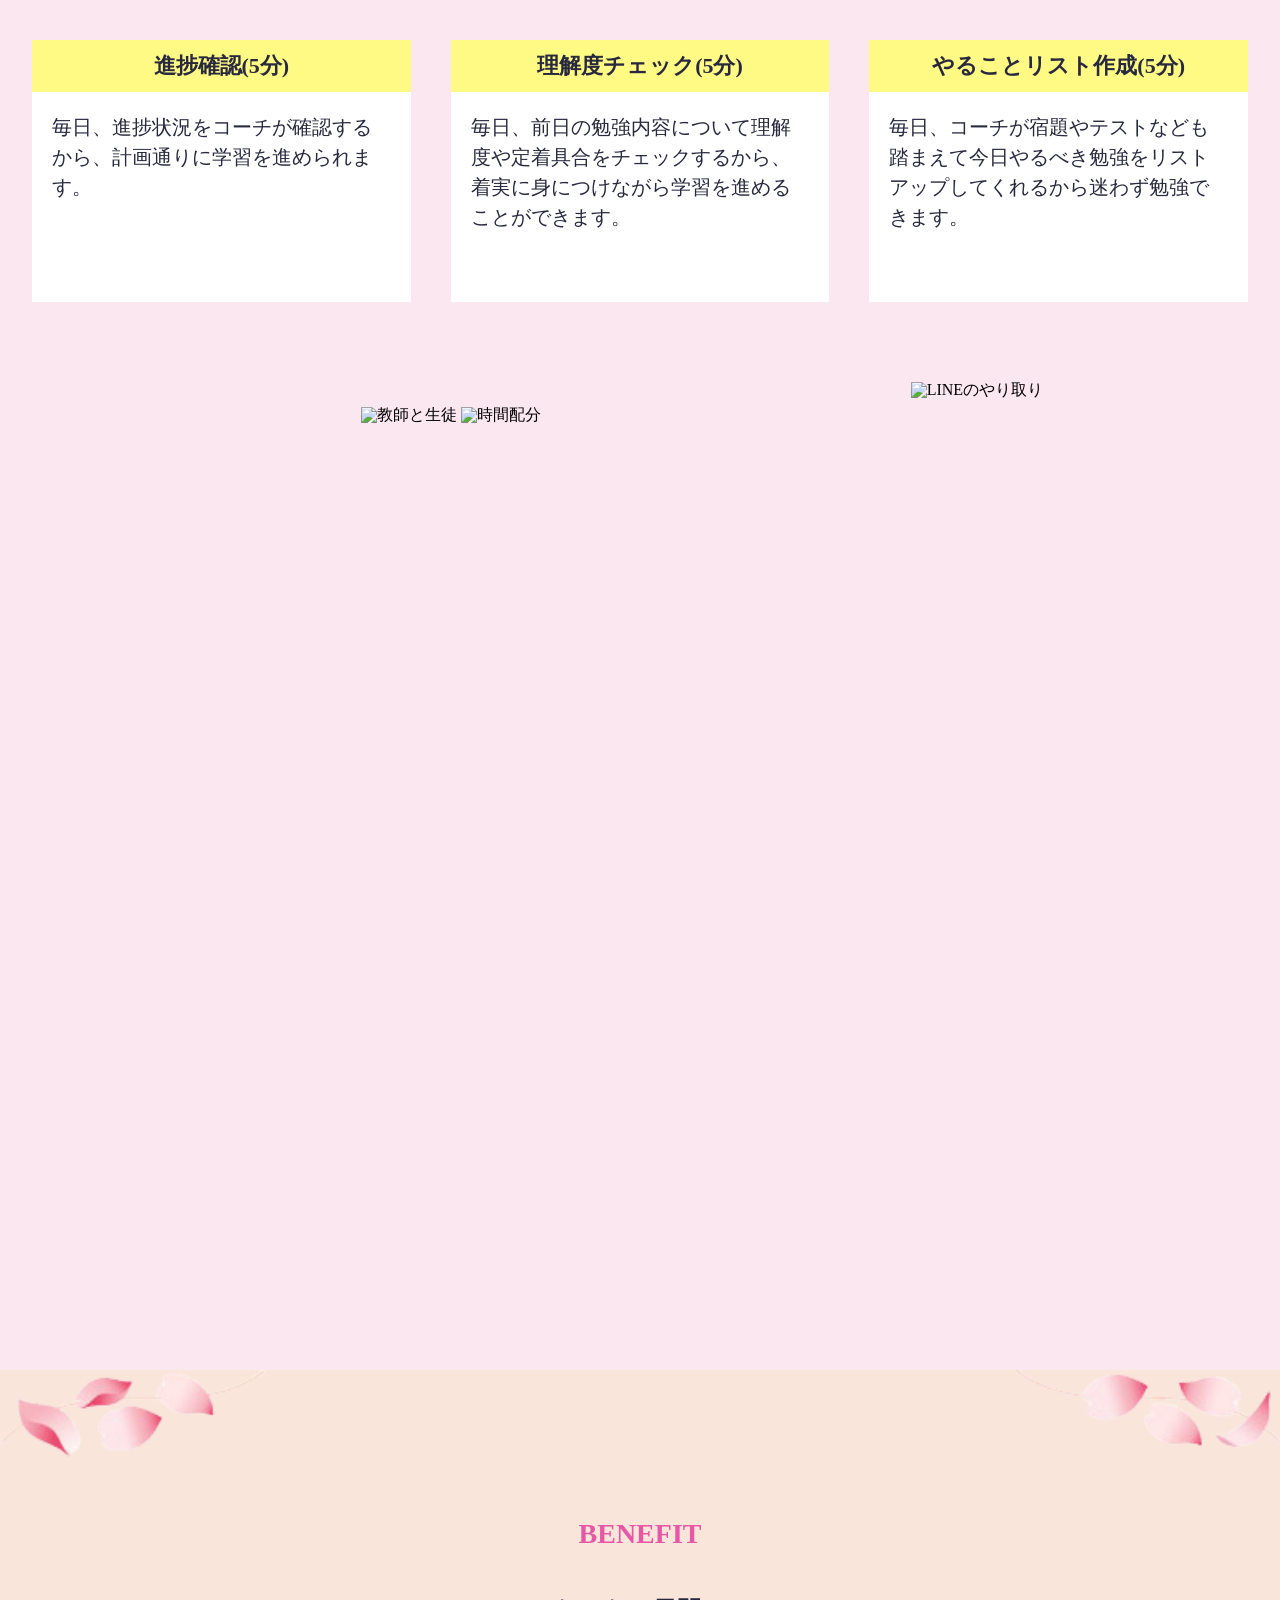
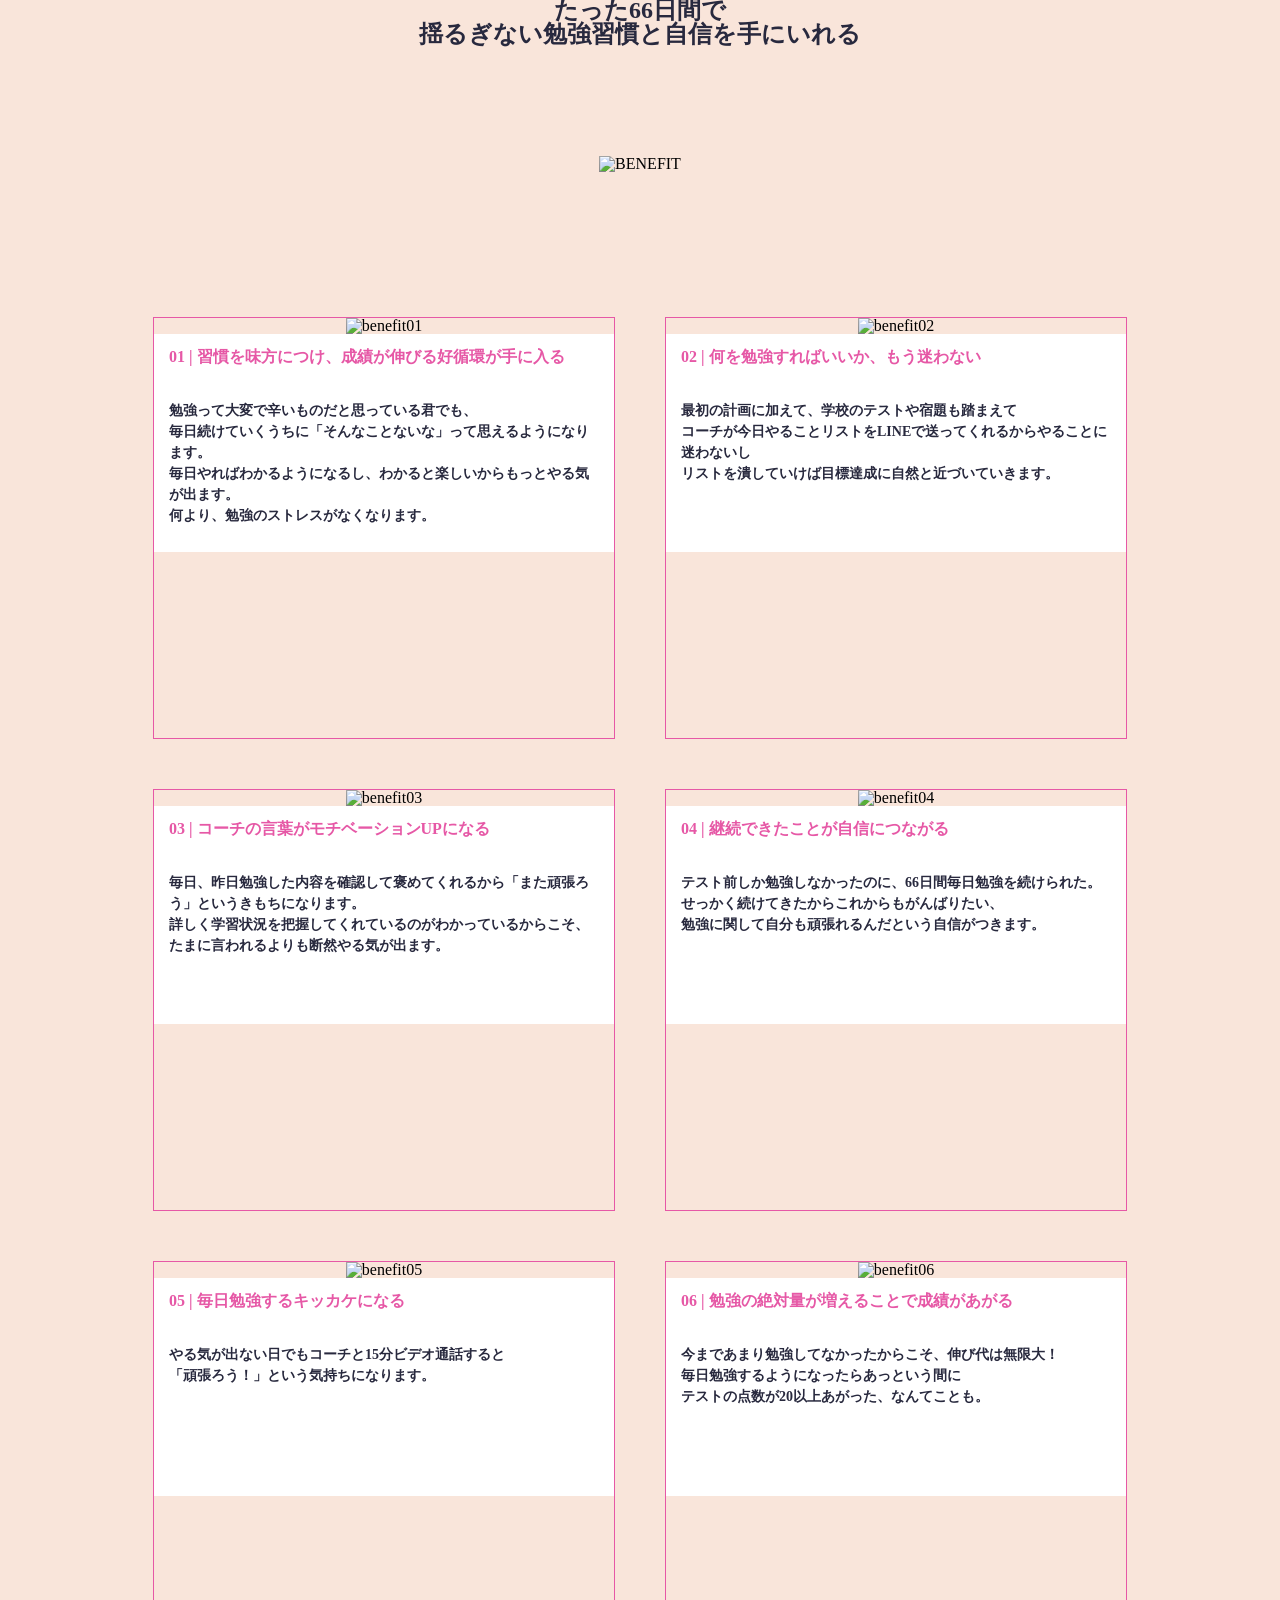
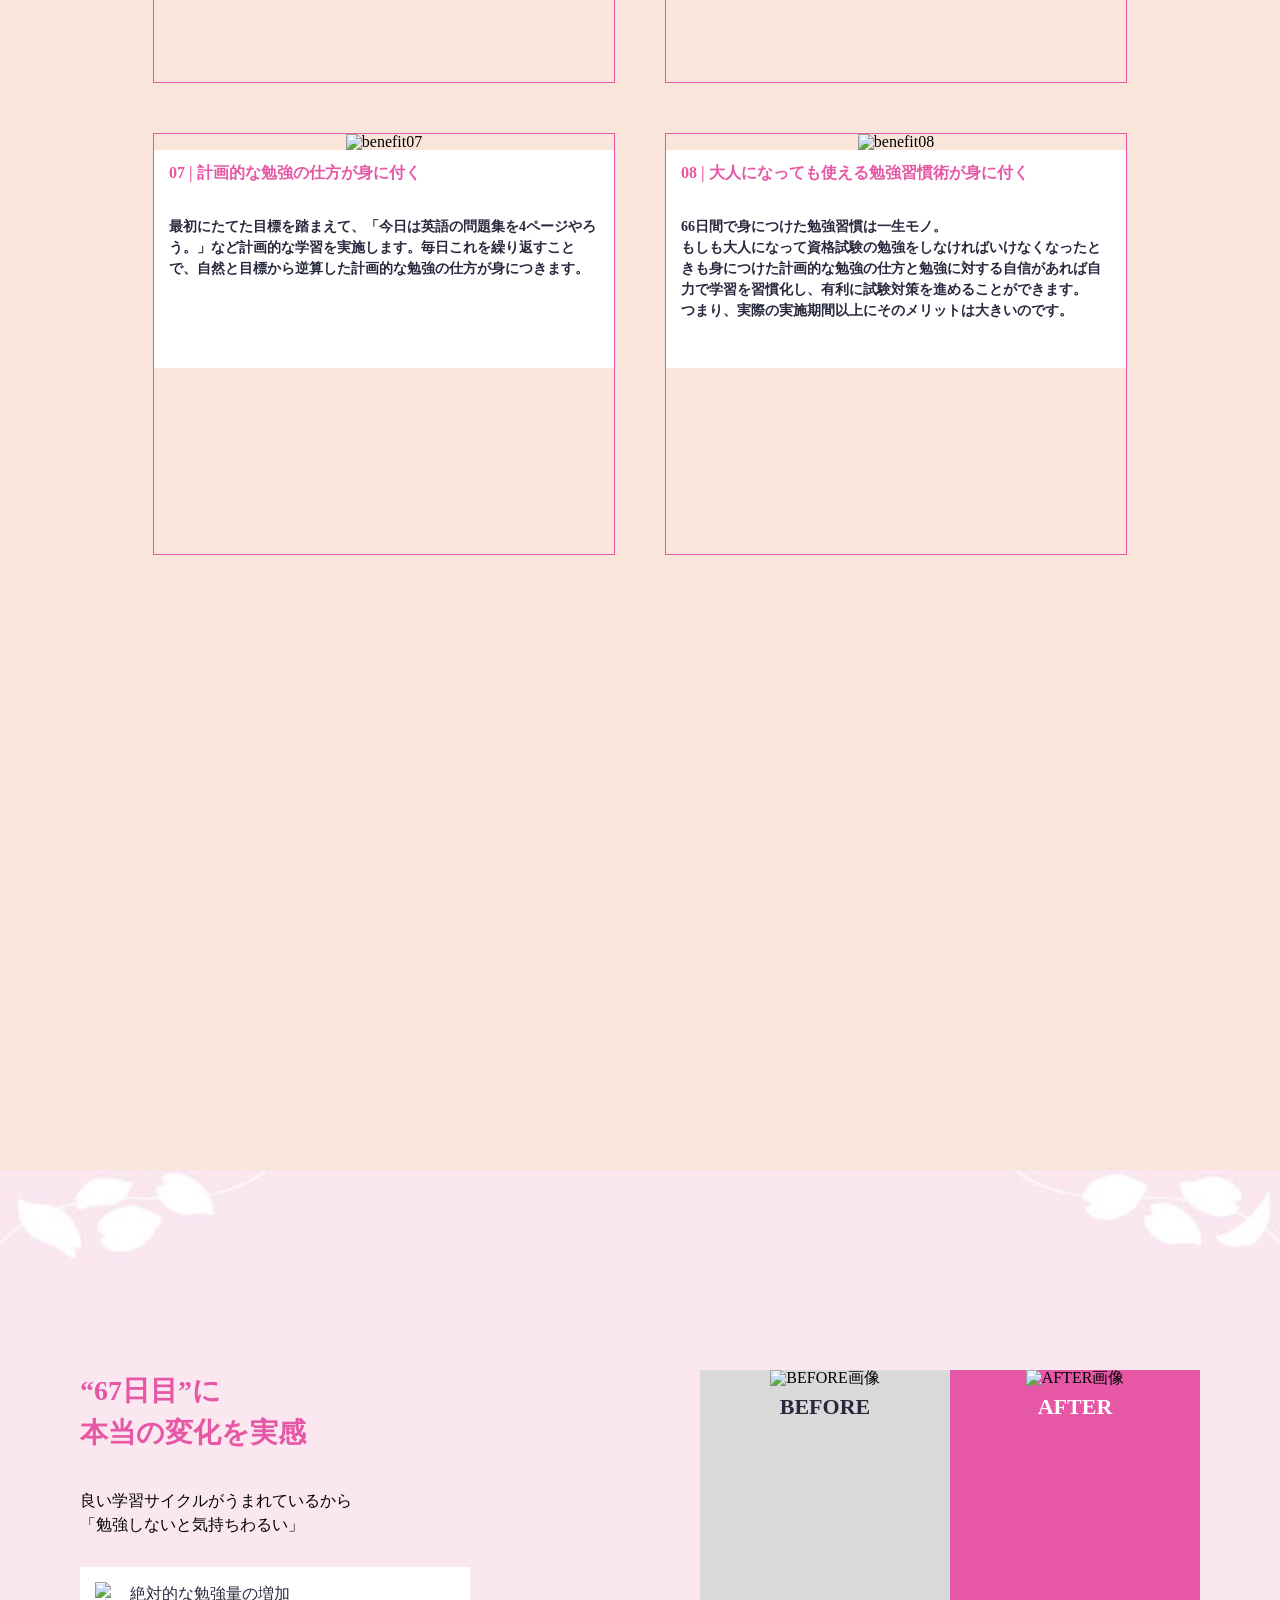
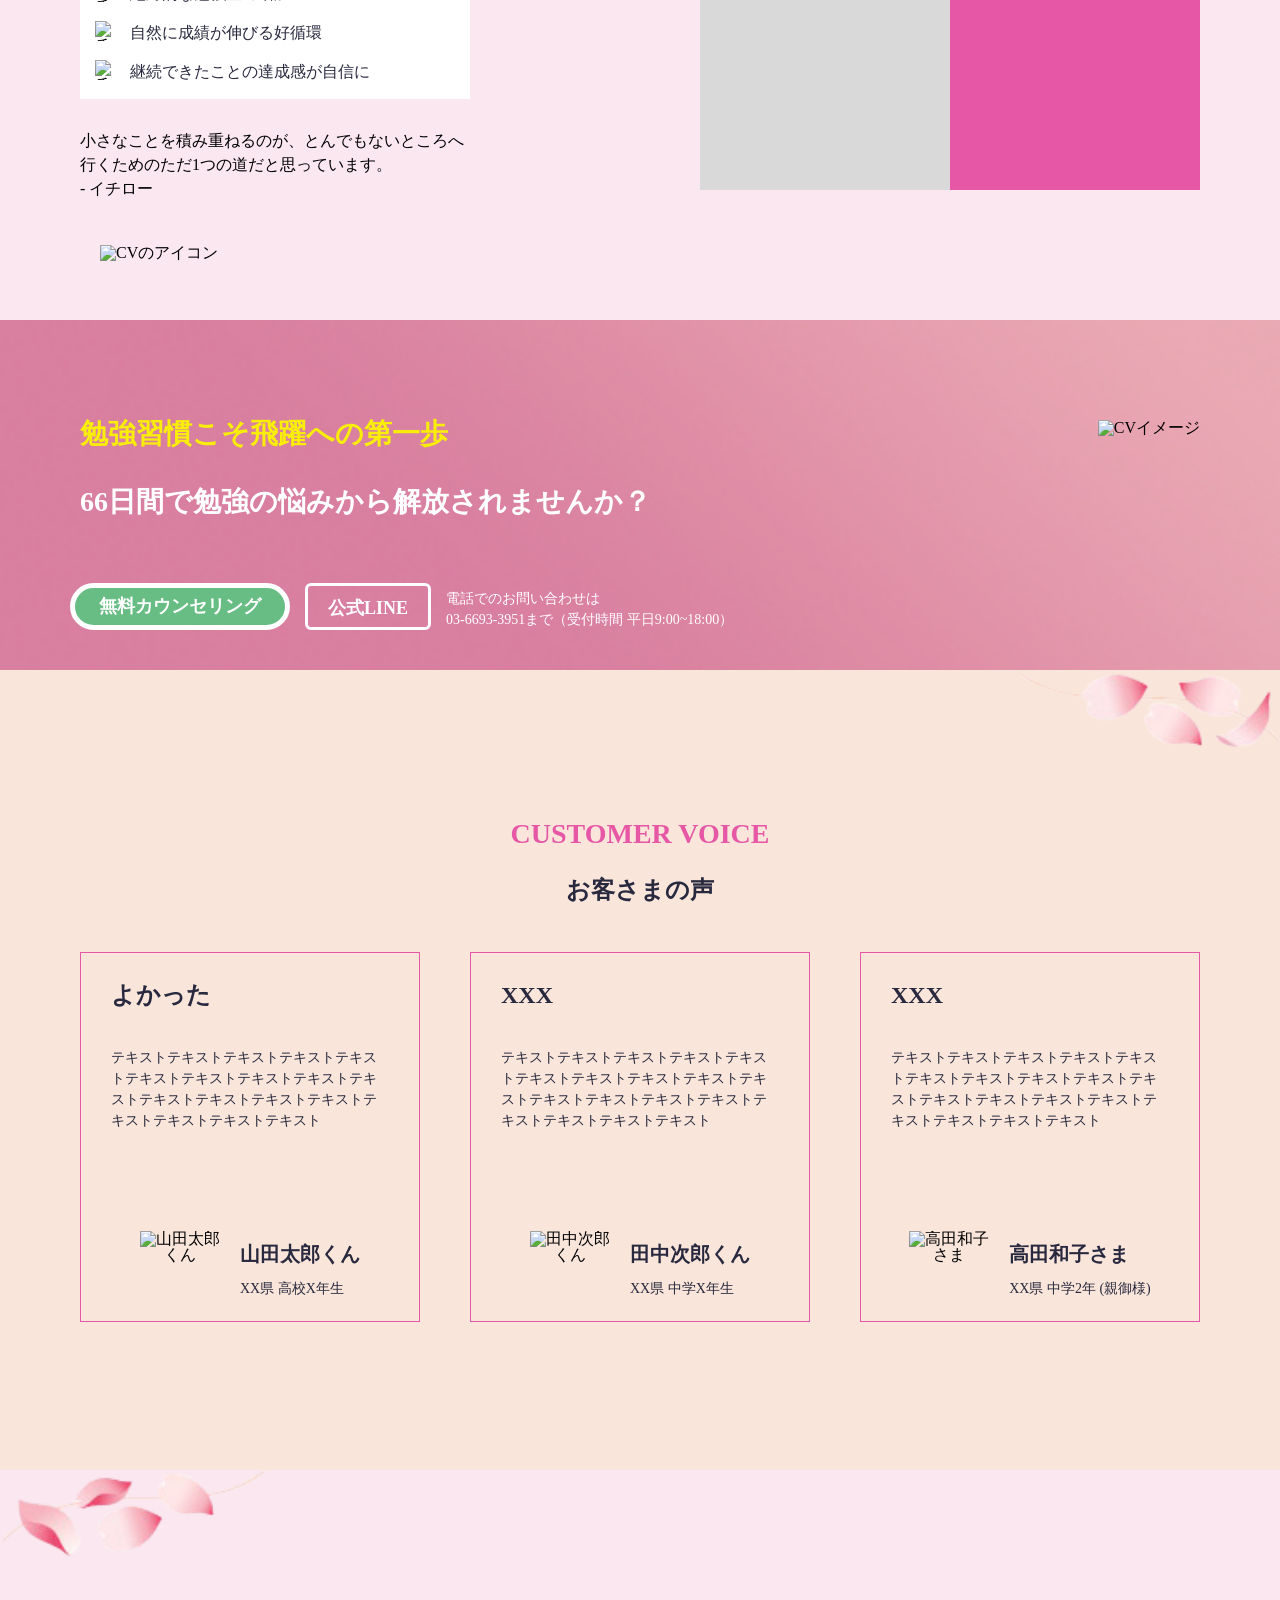
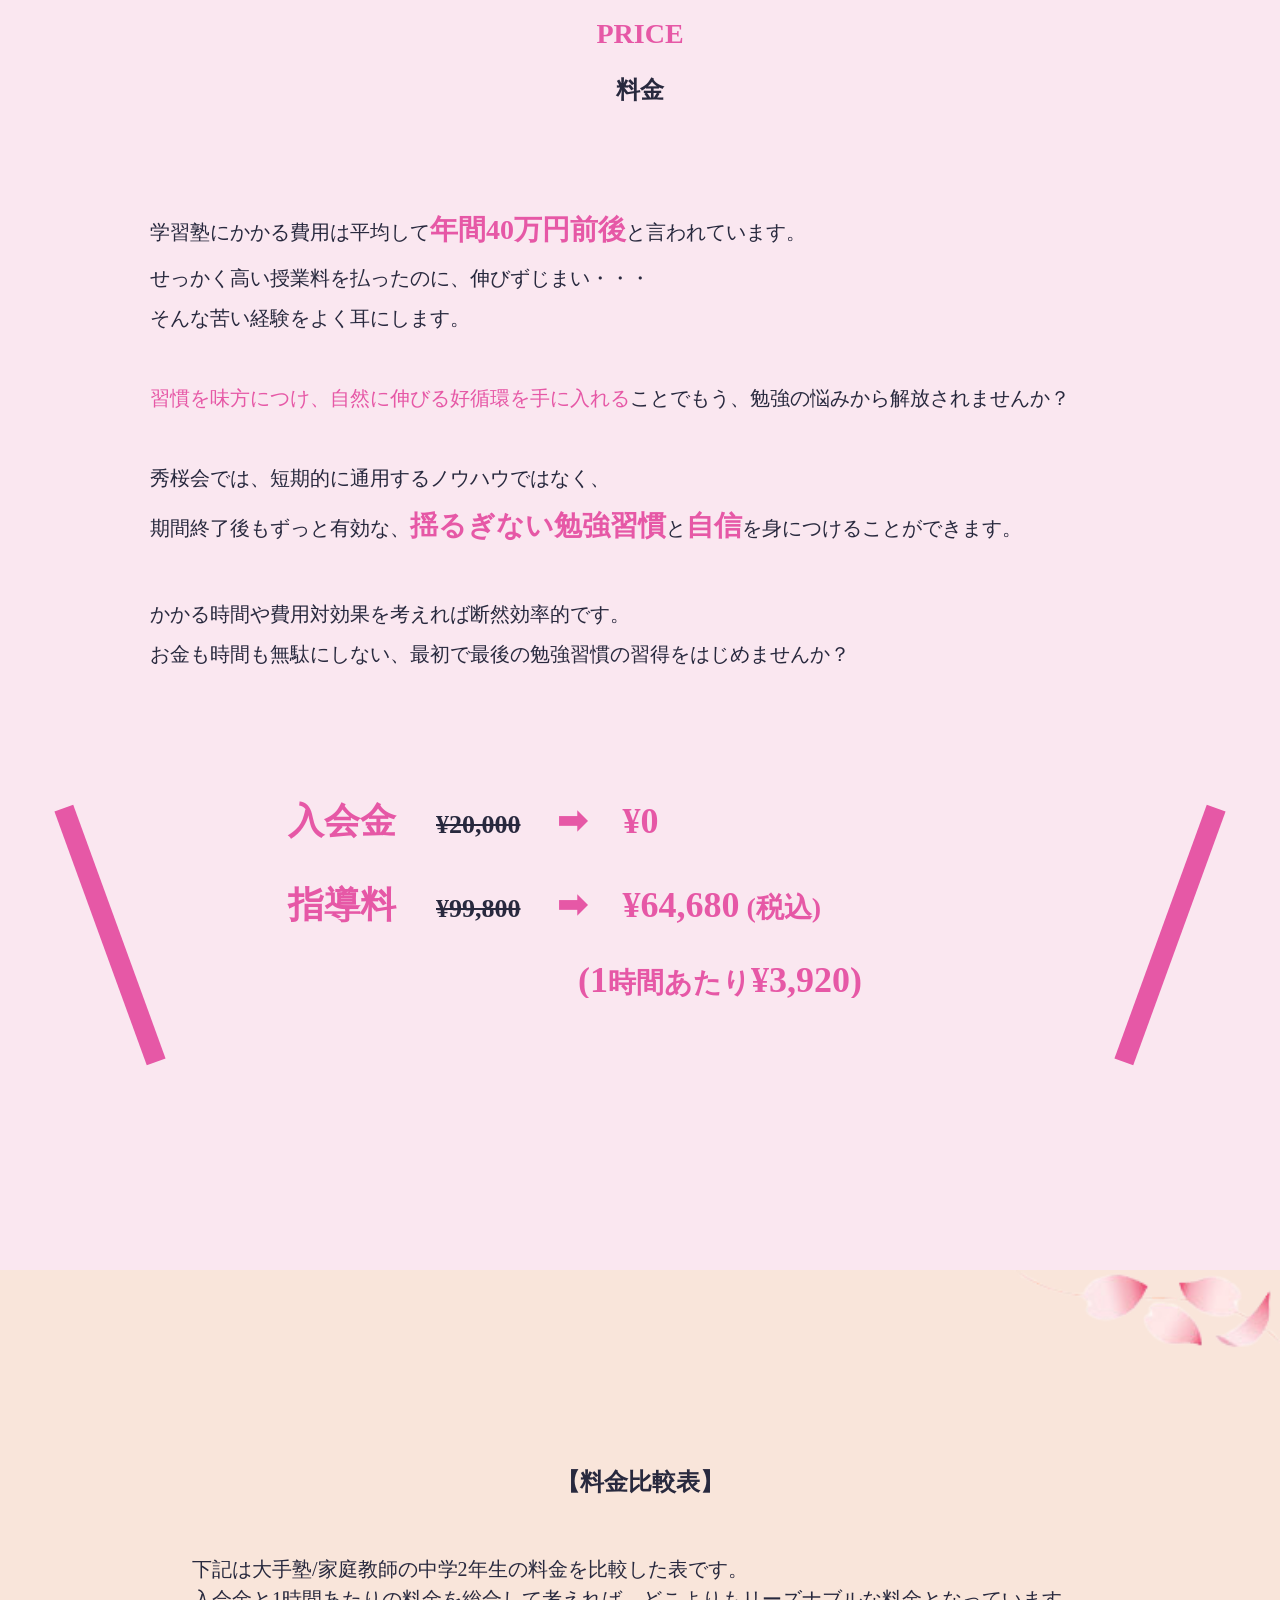
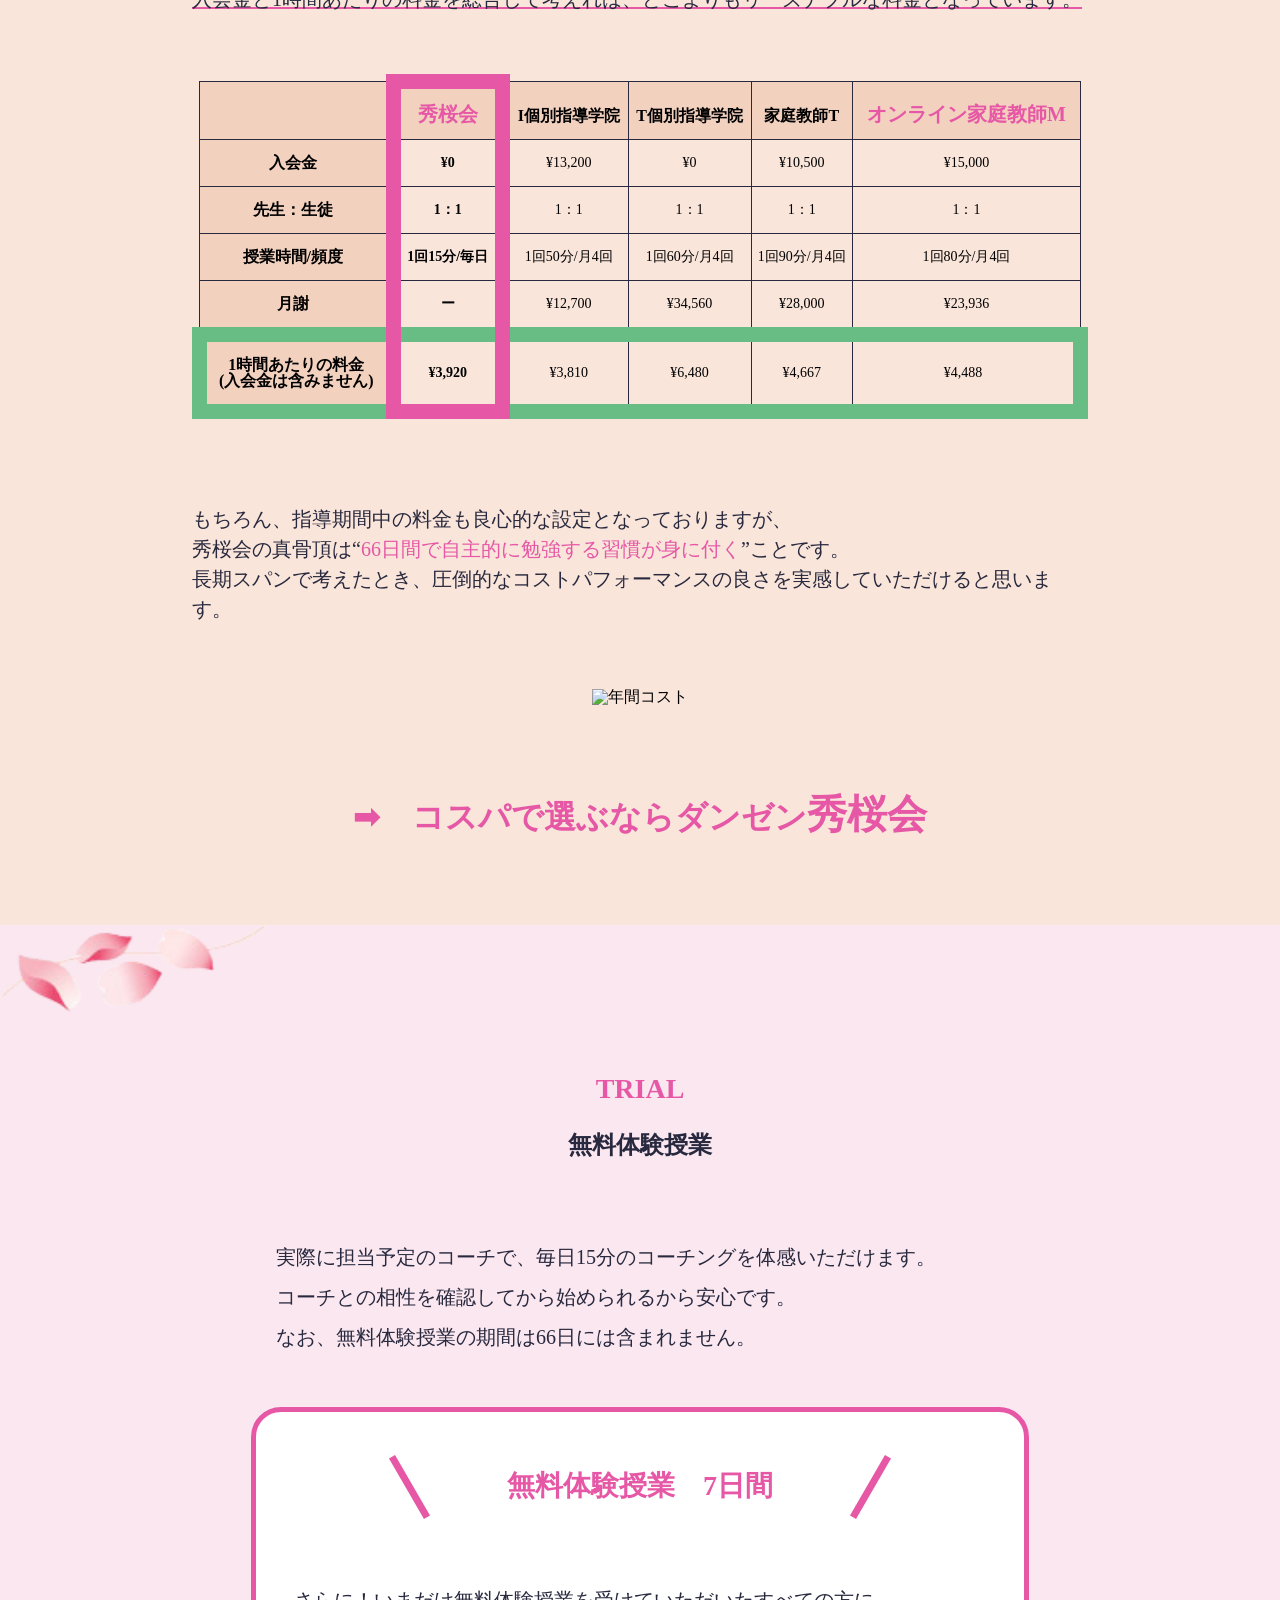
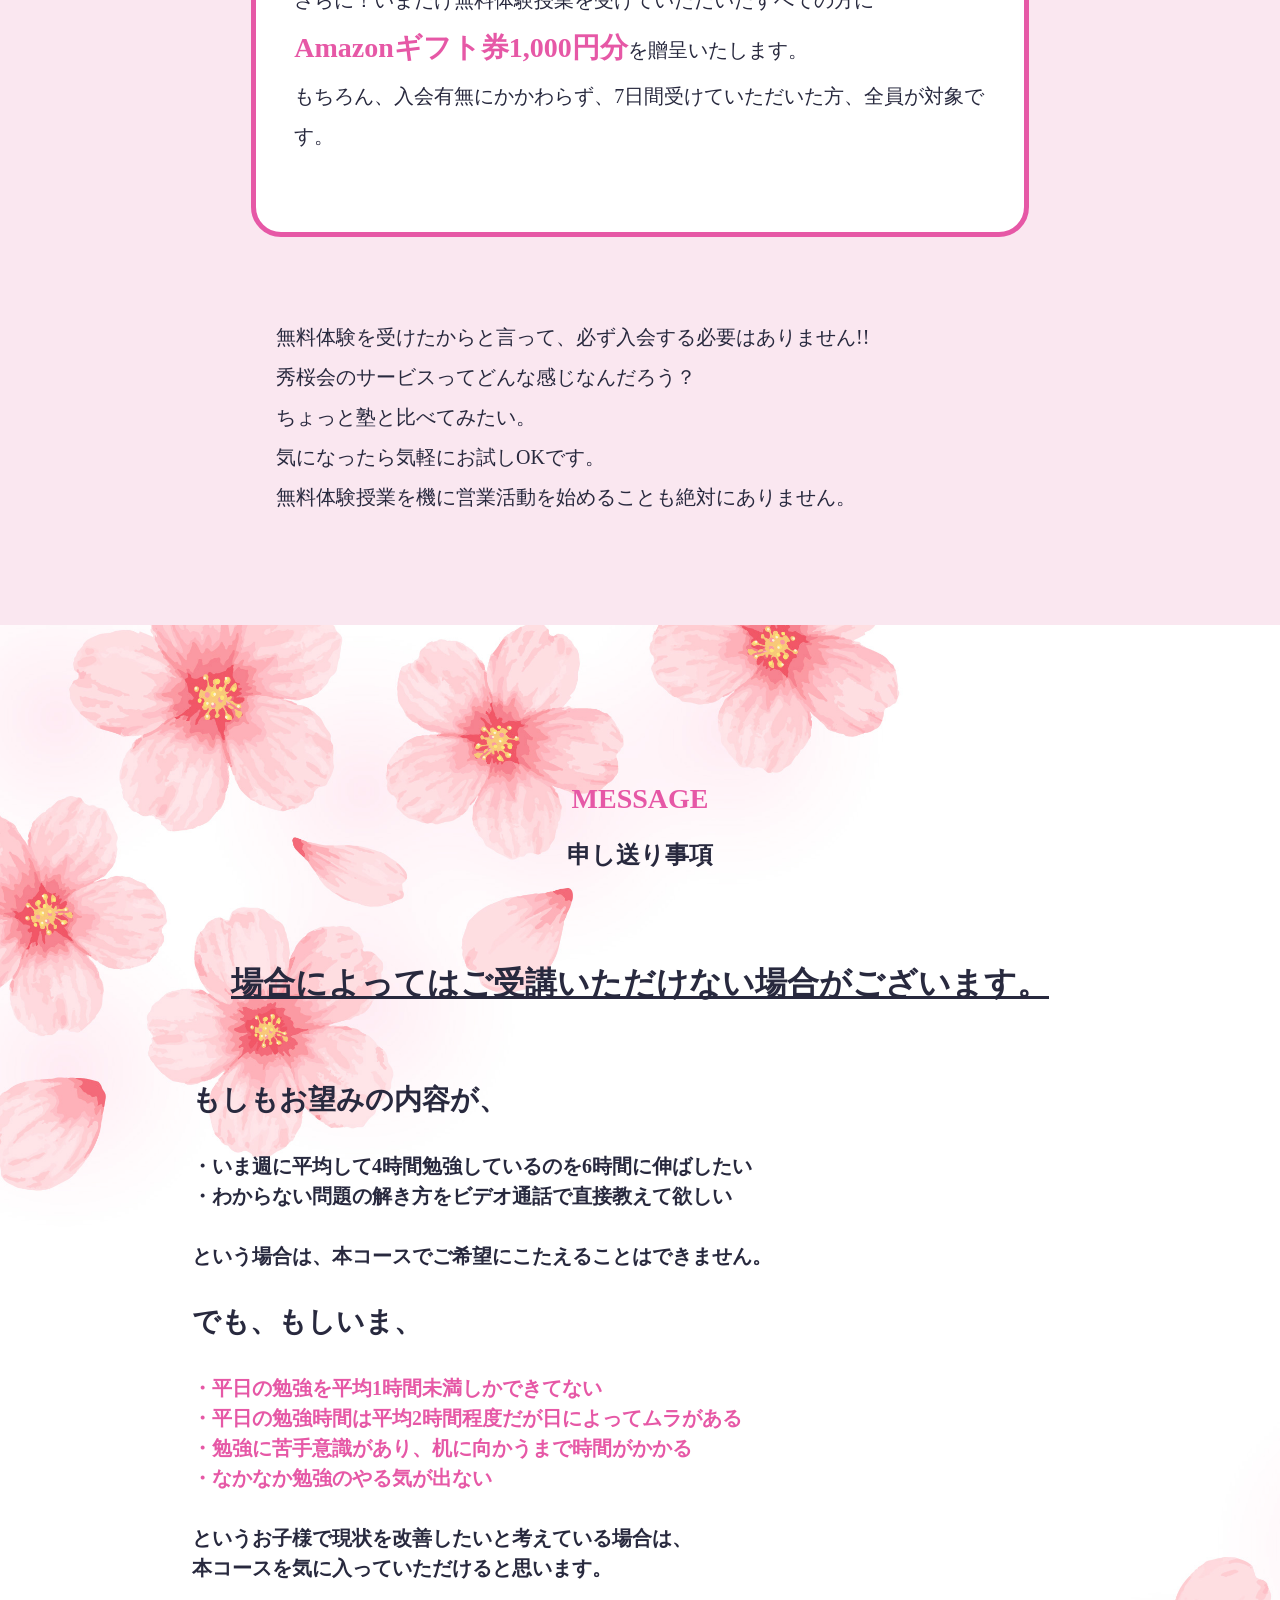
==== commit efe3cf3e: "Add files via upload" ====
--- a/online-teacher/index.html
+++ b/online-teacher/index.html
@@ -9,15 +9,16 @@
   <link rel="stylesheet" href="css/styles.css">
   <link rel="stylesheet" href="css/mediastyles.css">
   <link rel="stylesheet" href="css/mediastyles-sp.css">
+  <script src="https://code.jquery.com/jquery-3.6.3.js" integrity="sha256-nQLuAZGRRcILA+6dMBOvcRh5Pe310sBpanc6+QBmyVM=" crossorigin="anonymous"></script>
   <title>勉強習慣専門の家庭教師</title>
 </head>
 <body>
   <header>
-    <div class="logo"><img src="./img/logo-header.png" alt="ロゴ"></div>
+    <div class="logo"><img src="./images/logo-header.jpg" alt="ロゴ"></div>
     <nav id="menu">
       <ul>
         <li><a href="#service">サービス</a></li>
-        <li><a href="#customer-voioce">お客さまの声</a></li>
+        <li><a href="#customer-voice">お客さまの声</a></li>
         <li><a href="#price">料金</a></li>
         <li><a href="#faq">よくある質問</a></li>
         <li><a href="#flow">開始までの流れ</a></li>
@@ -64,11 +65,11 @@
       <h1><span>こんなお悩みを</span><span>お持ちじゃありませんか？</span></h1>
       <div class="info">
         <div class="desc01">
-          <img src="./img/worry.jpg" alt="">
+          <img src="./images/worry.jpg" alt="不安な画像">
           <h3>勉強しなきゃだけどしたくない<br>勉強しようとすると頭が痛くなる<br>勉強のストレスで泣きたい…<br>どうしてもやる気が出ない</h3>
         </div>
         <div class="desc02">
-          <img src="./img/worry02.png" alt="">
+          <img src="./images/worry01.jpg" alt="怒られている画像">
           <h3>親に勉強しろと怒られる<br>先生に勉強しろと怒られる<br>勉強したくなくてしょうがない</h3>
         </div>
       </div>
@@ -81,12 +82,12 @@
     <div class="triangle"></div>
 
     <div class="container">
-      <h1><span>私たちがその悩み、</span><span>解決して見せます！！</span></h1>
+      <h1><span>私たちが</span><span>その悩み、解決して見せます！！</span></h1>
       <h2>ABOUT</h2>
       <h3>秀桜会とは</h3>
 
       <div class="info">
-        <img src="./img/about.jpg" alt="ABOUセクション画像">
+        <img src="./images/about.jpg" alt="ABOUセクション画像">
         <div class="desc">
           <p>秀桜会は、<br><span>勉強が好きでない</span>中高生のみなさんでも<br>確実に勉強習慣を身につけることができる<br>家庭教師サービスです。</p>
           <div class="reason">
@@ -108,7 +109,8 @@
       <h3>プロフィール</h3>
 
       <div class="info">
-        <img src="./img/message_img.png" alt="プロフィール画像">
+        <img src="./images/message_img.jpg" alt="プロフィール画像" id="pc-profile">
+        <img src="./images/message_img_sp.jpg" alt="SPプロフィール画像" id="sp-profile">
         <div class="desc">
           <p>
             申し遅れました。<br>
@@ -136,8 +138,8 @@
       <h2>①66日間のプランニング</h2>
       <p>専門カウンセラーが、達成したい目標を一緒に検討し、それを踏まえて無理なく着実に進められる計画を作成してくれるから、挫折せずに成功体験を積むことが可能です。</p>
       <div class="schedule">
-        <img src="./img/66days.png" alt="66日間の勉強習慣">
-        <img src="./img/schedule.png" alt="１週間のスケジュール">
+        <img src="./images/66days.jpg" alt="66日間の勉強習慣">
+        <img src="./images/schedule.jpg" alt="１週間のスケジュール">
       </div>
     </div>
 
@@ -160,11 +162,11 @@
       </div>
       <div class="coaching-pic">
         <div class="student">
-          <img src="./img/student.png" alt="教師と生徒" id="student">
-          <img src="./img/time.png" alt="時間配分" id="time">
+          <img src="./images/student.jpg" alt="教師と生徒" id="student">
+          <img src="./images/time.jpg" alt="時間配分" id="time">
         </div>
         <div class="student02">
-          <img src="./img/line.png" alt="LINEのやり取り" id="student02">
+          <img src="./images/line.jpg" alt="LINEのやり取り" id="student02">
         </div>
       </div>
 
@@ -178,61 +180,61 @@
       <h2>BENEFIT</h2>
       <h3>たった66日間で<br>
         揺るぎない勉強習慣と自信を手にいれる</h3>
-      <img src="./img/benefit.png" alt="BENEFIT">
+      <img src="./images/benefit.jpg" alt="BENEFIT">
     </div>
 
     <div class="contents container">
       <div class="content">
-        <img src="./img/benefit01.png" alt="benefit01" class="position">
+        <img src="./images/benefit001.jpg" alt="benefit01" class="position">
         <div class="text">
           <h5>01 | 習慣を味方につけ、成績が伸びる好循環が手に入る</h5>
           <p>勉強って大変で辛いものだと思っている君でも、<br>毎日続けていくうちに「そんなことないな」って思えるようになります。<br>毎日やればわかるようになるし、わかると楽しいからもっとやる気が出ます。<br>何より、勉強のストレスがなくなります。</p>
         </div>
       </div>
       <div class="content">
-        <img src="./img/benefit02.png" alt="benefit02">
+        <img src="./images/benefit002.jpg" alt="benefit02">
         <div class="text">
           <h5>02 | 何を勉強すればいいか、もう迷わない</h5>
           <p>最初の計画に加えて、学校のテストや宿題も踏まえて<br>コーチが今日やることリストをLINEで送ってくれるからやることに迷わないし<br>リストを潰していけば目標達成に自然と近づいていきます。</p>
         </div>
       </div>
       <div class="content">
-        <img src="./img/benefit03.png" alt="benefit03" class="position">
+        <img src="./images/benefit003.jpg" alt="benefit03" class="position">
         <div class="text">
           <h5>03 | コーチの言葉がモチベーションUPになる</h5>
           <p>毎日、昨日勉強した内容を確認して褒めてくれるから「また頑張ろう」というきもちになります。<br>詳しく学習状況を把握してくれているのがわかっているからこそ、たまに言われるよりも断然やる気が出ます。</p>
         </div>
       </div>
       <div class="content">
-        <img src="./img/benefit04.png" alt="benefit04" class="position">
+        <img src="./images/benefit004.jpg" alt="benefit04" class="position">
         <div class="text">
           <h5>04 | 継続できたことが自信につながる</h5>
           <p>テスト前しか勉強しなかったのに、66日間毎日勉強を続けられた。<br>せっかく続けてきたからこれからもがんばりたい、<br>勉強に関して自分も頑張れるんだという自信がつきます。</p>
         </div>
       </div>
       <div class="content">
-        <img src="./img/benefit05.png" alt="benefit05">
+        <img src="./images/benefit005.jpg" alt="benefit05">
         <div class="text">
           <h5>05 | 毎日勉強するキッカケになる</h5>
           <p>やる気が出ない日でもコーチと15分ビデオ通話すると<br>「頑張ろう！」という気持ちになります。</p>
         </div>
       </div>
       <div class="content">
-        <img src="./img/benefit06.png" alt="benefit06">
+        <img src="./images/benefit006.jpg" alt="benefit06">
         <div class="text">
           <h5>06 | 勉強の絶対量が増えることで成績があがる</h5>
           <p>今まであまり勉強してなかったからこそ、伸び代は無限大！<br>毎日勉強するようになったらあっという間に<br>テストの点数が20以上あがった、なんてことも。</p>
         </div>
       </div>
       <div class="content">
-        <img src="./img/benefit07.png" alt="benefit07">
+        <img src="./images/benefit007.jpg" alt="benefit07">
         <div class="text">
           <h5>07 | 計画的な勉強の仕方が身に付く</h5>
           <p>最初にたてた目標を踏まえて、「今日は英語の問題集を4ページやろう。」など計画的な学習を実施します。毎日これを繰り返すことで、自然と目標から逆算した計画的な勉強の仕方が身につきます。</p>
         </div>
       </div>
       <div class="content">
-        <img src="./img/benefit08.png" alt="benefit08">
+        <img src="./images/benefit008.jpg" alt="benefit08">
         <div class="text">
           <h5>08 | 大人になっても使える勉強習慣術が身に付く</h5>
           <p>66日間で身につけた勉強習慣は一生モノ。<br>もしも大人になって資格試験の勉強をしなければいけなくなったときも身につけた計画的な勉強の仕方と勉強に対する自信があれば自力で学習を習慣化し、有利に試験対策を進めることができます。<br>つまり、実際の実施期間以上にそのメリットは大きいのです。</p>
@@ -250,15 +252,15 @@
         <h5>良い学習サイクルがうまれているから<br>「勉強しないと気持ちわるい」</h5>
         <div class="check">
           <div class="check-text">
-            <img src="./img/check.jpg" alt="チェック" width="30" height="30">
+            <img src="./images/check.jpg" alt="チェック" width="30" height="30">
             <p>絶対的な勉強量の増加</p>
           </div>
           <div class="check-text">
-            <img src="./img/check.jpg" alt="チェック" width="30" height="30">
+            <img src="./images/check.jpg" alt="チェック" width="30" height="30">
             <p>自然に成績が伸びる好循環</p>
           </div>
           <div class="check-text">
-            <img src="./img/check.jpg" alt="チェック" width="30" height="30">
+            <img src="./images/check.jpg" alt="チェック" width="30" height="30">
             <p>継続できたことの達成感が自信に</p>
           </div>
         </div>
@@ -267,11 +269,11 @@
 
       <div class="check-pic">
         <div class="before">
-          <img src="./img/before.png" alt="BEFORE画像">
+          <img src="./images/before.jpg" alt="BEFORE画像">
           <h4>BEFORE</h4>
         </div>
         <div class="after">
-          <img src="./img/after.png" alt="AFTER画像">
+          <img src="./images/after.jpg" alt="AFTER画像">
           <h4>AFTER</h4>
         </div>
       </div>
@@ -279,7 +281,7 @@
   </section>
 
   <section class="central-cv">
-    <img src="./img/cv-icon.png" alt="CVのアイコン" id="icon">
+    <img src="./images/cv-icon.jpg" alt="CVのアイコン" id="icon">
     <div class="cv container">
       <div class="text">
         <h2>勉強習慣こそ飛躍への第一歩</h2>
@@ -296,12 +298,12 @@
         </div>
       </div>
       <div class="image">
-        <img src="./img/sample2.png" alt="CVイメージ">
-      </div>
-    </div>
-  </section>
-
-  <section class="customer-voice">
+        <img src="./images/sample2.jpg" alt="CVイメージ">
+      </div>
+    </div>
+  </section>
+
+  <section class="customer-voice" id="customer-voice">
     <div class="decoration03"></div>
     <div class="text">
       <h2>CUSTOMER VOICE</h2>
@@ -312,7 +314,7 @@
         <h3>よかった</h3>
         <p>テキストテキストテキストテキストテキストテキストテキストテキストテキストテキストテキストテキストテキストテキストテキストテキストテキストテキスト</p>
         <div class="student01">
-          <img src="./img/Oval.png" alt="山田太郎くん" width="80" height="80">
+          <img src="./images/Oval.jpg" alt="山田太郎くん" width="80" height="80">
           <div>
             <h4>山田太郎くん</h4>
             <p>XX県 高校X年生</p>
@@ -323,7 +325,7 @@
         <h3>XXX</h3>
         <p>テキストテキストテキストテキストテキストテキストテキストテキストテキストテキストテキストテキストテキストテキストテキストテキストテキストテキスト</p>
         <div class="student02">
-          <img src="./img/Oval2.png" alt="田中次郎くん" width="80" height="80">
+          <img src="./images/Oval2.jpg" alt="田中次郎くん" width="80" height="80">
           <div>
             <h4>田中次郎くん</h4>
             <p>XX県 中学X年生</p>
@@ -334,7 +336,7 @@
         <h3>XXX</h3>
         <p>テキストテキストテキストテキストテキストテキストテキストテキストテキストテキストテキストテキストテキストテキストテキストテキストテキストテキスト</p>
         <div class="student03">
-          <img src="./img/Oval3.png" alt="高田和子さま" width="80" height="80">
+          <img src="./images/Oval3.jpg" alt="高田和子さま" width="80" height="80">
           <div>
             <h4>高田和子さま</h4>
             <p>XX県 中学2年 (親御様)</p>
@@ -389,7 +391,7 @@
           <th>I個別指導学院</th>
           <th>T個別指導学院</th>
           <th>家庭教師T</th>
-          <th>オンライン家庭教師M</th>
+          <th id="online"><span>オンライン</span><span>家庭教師M</span></th>
         </tr>
         <tr class="first">
           <th>入会金</th>
@@ -424,7 +426,7 @@
           <td>¥23,936</td>
         </tr>
         <tr class="fifth">
-          <th>1時間あたりの料金<br>(入会金は含みません)</th>
+          <th id="entry">1時間あたりの料金<br>(入会金は含みません)</th>
           <td id="emp06"><span>¥3,920</span></td>
           <td>¥3,810</td>
           <td>¥6,480</td>
@@ -435,7 +437,7 @@
       <p id="table-text">もちろん、指導期間中の料金も良心的な設定となっておりますが、<br>秀桜会の真骨頂は“<span>66日間で自主的に勉強する習慣が身に付く</span>”ことです。<br>長期スパンで考えたとき、圧倒的なコストパフォーマンスの良さを実感していただけると思います。</p>
     </div>
     <div class="year-cost">
-      <img src="./img/yearcost.png" alt="年間コスト">
+      <img src="./images/yearcost.jpg" alt="年間コスト">
       <p>➡︎　コスパで選ぶならダンゼン<span>秀桜会</span></p>
     </div>
   </section>
@@ -469,7 +471,7 @@
     </div>
   </section>
 
-  <section id="faq" height="1500">
+  <section id="faq" style="display: none">
     <!-- <div class="decoration03"></div> -->
     <div>
       <h2>FAQ</h2>
@@ -485,28 +487,36 @@
     </div>
     <div class="supports container">
       <div class="support">
-        <img src="./img/flow01.jpeg" alt="無料カウンセリング">
+        <div class="flow01">
+          <img src="./images/flow01.jpg" alt="無料カウンセリング">
+        </div>
         <div class="talk">
           <h3>01 | 無料カウンセリング(90分)</h3>
           <p>PCまたはスマートフォンのビデオ通話で実施します。現在の学習状況のヒアリング、目標設定や66日間の計画策定を行います。基本はカウンセラーとのマンツーマンで開催しますが、親御様の参加も大歓迎です。</p>
         </div>
       </div>
       <div class="support">
-        <img src="./img/flow02.jpeg" alt="無料体験授業">
+        <div class="flow02">
+          <img src="./images/flow02.jpg" alt="無料体験授業">
+        </div>
         <div class="talk">
           <h3>02 | 無料体験授業(7日間)</h3>
           <p>実際に毎日15分のコーチングを無料で7日間行います。プログラム開始後と同じやり方・内容で行うので、コーチとの相性やスタート後のイメージを確認していただけます。スマートフォンさえあればOKです。</p>
         </div>
       </div>
       <div class="support">
-        <img src="./img/flow03.jpeg" alt="コーチング">
+        <div class="flow03">
+          <img src="./images/flow03.jpg" alt="コーチング">
+        </div>
         <div class="talk">
           <h3>03 | 毎日15分のコーチング(66日間)</h3>
           <p>毎日15分の使い方は、進捗確認(5分)、学習定着度チェック(5分)、やることリスト作成(5分)。コーチとの会話がお子様を勉強モードに切り替えます。毎日だから、3日坊主になる心配もありません。</p>
         </div>
       </div>
       <div class="support">
-        <img src="./img/flow04.jpeg" alt="プログラム終了">
+        <div class="flow04">
+          <img src="./images/flow04.jpg" alt="プログラム終了">
+        </div>
         <div class="talk">
           <h3>04 | プログラム(67日間)</h3>
           <p>66日間のプログラムを無事に終えた君にはコーチからささやかなご褒美が贈呈されます。毎日学習を継続できたことで、勉強習慣と自信を手に入れることができています。</p>
@@ -515,7 +525,7 @@
     </div>
   </section>
 
-  <section id="contact">
+  <section id="contact" style="display: none">
     <!-- <div class="decoration03"></div> -->
     <div class="text">
       <h2>CONTACT</h2>
@@ -537,7 +547,7 @@
   </div>
 
   <section class="central-cv">
-    <img src="./img/cv-icon.png" alt="CVのアイコン" id="icon">
+    <img src="./images/cv-icon.jpg" alt="CVのアイコン" id="icon">
     <div class="cv container">
       <div class="text">
         <h2>勉強習慣こそ飛躍への第一歩</h2>
@@ -554,7 +564,7 @@
         </div>
       </div>
       <div class="image">
-        <img src="./img/sample2.png" alt="CVイメージ">
+        <img src="./images/sample2.jpg" alt="CVイメージ">
       </div>
     </div>
   </section>
@@ -563,7 +573,7 @@
     <div class="footer container">
       <div class="footer-logo">
         <h2>勉強習慣専門の家庭教師</h2>
-        <img src="./img/logo-footer.png" alt="ロゴ" width="150" height="150">
+        <img src="./images/logo-footer.jpg" alt="ロゴ" width="150" height="150">
       </div>
       <div class="sp-footer">
         <div class="footer-menu">
@@ -594,5 +604,15 @@
     <small><p>Copyright © 2022 XXXX. All Rights Reserved.</p></small>
   </footer>
   
+  <script>
+    $(function(){
+      $("li a").click(function() {
+        let href = $(this).attr("href");
+        let pos = $(href).offset().top;
+        $("body, html").animate({scrollTop: pos}, 500);
+        return false;
+      });
+    });
+  </script>
 </body>
 </html>
--- a/online-teacher/css/styles.css
+++ b/online-teacher/css/styles.css
@@ -273,6 +273,7 @@
 .worry img {
   width: 400px;
   height: 280px;
+  object-fit: cover;
 }
 
 .worry .info {
@@ -285,6 +286,7 @@
   justify-content: center;
   align-items: center;
   gap: 45px;
+  width: 100%;
 }
 
 .worry .info .desc02 {
@@ -371,6 +373,7 @@
 .profile img {
   width: 450px;
   height: 450px;
+  object-fit: cover;
 }
 
 .profile h2 {
@@ -537,7 +540,6 @@
   width: 100%;
   height: 650px;
   object-fit: cover;
-  
 }
 
 .benefit .overview h3 {
@@ -1157,6 +1159,7 @@
 #flow .supports .support img {
   width: 380px;
   height: 180px;
+  object-fit: cover;
 }
 
 #flow .supports {
--- a/online-teacher/css/mediastyles-sp.css
+++ b/online-teacher/css/mediastyles-sp.css
@@ -1,23 +1,23 @@
 /* ----------  media small screen ---------- */
 @media (max-width: 760px) {
   h1 {
-    font-size: 24px;
+    font-size: 20px;
   }
 
   h2 {
-    font-size: 20px;
+    font-size: 18px;
   }
 
   h3 {
-    font-size: 18px;
+    font-size: 16px;
   }
 
   h4 {
-    font-size: 16px;
+    font-size: 14px;
   }
 
   p {
-    font-size: 14px;
+    font-size: 12px;
   }
 
 /* ----------  header ---------- */
@@ -94,7 +94,7 @@
   }
 
   .sub-message #students {
-    font-size: 8px;
+    font-size: 10px;
     margin-left: 40px;
     width: 140px;
     padding: 5px 20px;
@@ -146,6 +146,789 @@
     padding: 5px 15px;
   }
 
+  /* ----------  hero ---------- */
+  .worry {
+    height: 1200px;
+  }
+
+  .worry h1 span {
+    display: inline-block;
+    line-height: 1.5;
+  }
+
+  .worry h3 {
+    line-height: 40px;
+    padding-top: 20px;
+  }
+
+  .worry img {
+    width: 300px;
+    height: 250px;
+  }
+
+  .worry .info {
+    padding-top: 50px;
+  }
+
+  .worry .info .desc01,
+  .worry .info .desc02 {
+    display: block;
+  }
+
+  .worry h1:last-child {
+    padding-top: 50px;
+  }
+
+  /* ---------- about section ---------- */
+  .about {
+    height: 1050px;
+  }
+
+  .about .triangle {
+    left: 40%;
+  }
+
+  /* .about h1 span {
+    display: inline-block;
+    line-height: 1.5;
+  } */
+
+  .about img {
+    width: 95%;
+    height: 300px;
+    object-fit: cover;
+  }
+
+  .about h1 {
+    padding-top: 100px;
+  }
+  
+  .about h2 {
+    padding: 70px 0 30px 0;
+  }
+
+  .about h3 {
+    padding-bottom: 70px;
+  }
+
+  .about .info {
+    display: block;
+  }
+
+  .about .info .desc p:first-child {
+    width: 100%;
+    padding-top: 50px;
+    font-size: 16px;
+    margin-left: 10px;
+  }
+
+  .about .info .desc .reason span {
+    margin-left: 10px;
+  }
+
+  .about .info .desc p:last-child {
+    width: 100%;
+    font-size: 14px;
+    margin-left: 10px;
+  }
+
+  /* ---------- profile section ---------- */
+  .profile {
+    height: 1650px;
+  }
+
+  .profile img {
+    width: 300px;    
+    height: 300px;
+  }
+
+  .profile h2 {
+    padding-top: 100px;
+  }
+
+  .profile h3 {
+    padding: 30px 0 60px 0;
+  }
+
+  .profile .info {
+    display: block;
+  }
+
+  .profile .info .desc p {
+    width: 95%;
+    font-size: 16px;
+    padding-top: 50px;
+    padding-left: 12px;
+  }
+
+  .profile .info .desc p span {
+    font-size: 20px;
+  }
+
+  /* ---------- service section ---------- */
+  #service {
+    /* height: 2950px; */
+    height: auto;
+    padding-bottom: 100px;
+  }
+
+  #service .planning .schedule img {
+    width: 300px;
+    height: 300px;
+  }
+
+  #service .planning .schedule img + img {
+    padding-top: 30px;
+  }
+
+  #service .overview h2 {
+    padding-top: 100px;
+  }
+
+  #service h3 {
+    padding: 30px 0 50px 0;
+  }
+
+  #service .overview p,
+  #service .planning p,
+  #service #coach {
+    width: 80%;
+  }
+
+  #service .planning h2 {
+    padding-top: 50px;
+    padding-bottom: 40px;
+  }
+
+  #service .schedule {
+    width: 100%;
+    padding: 50px 0 50px 0;
+  }
+
+  #service .coaching h2 {
+    padding-bottom: 40px;
+  }
+
+  #service .coaching .check {
+    display: block;
+  }
+
+  #service .coaching .check .content {
+    width: 80%;
+    margin: 0 auto;
+    margin-top: 40px;
+  }
+
+  #service .coaching .check .content h4 {
+    font-size: 18px;
+  }
+
+  #service .coaching .check .content p {
+    height: 100px;
+    font-size: 14px;
+  }
+
+  #service .coaching .coaching-pic {
+    display: block;
+  }
+
+  #service .coaching .coaching-pic .student {
+    width: 90%;
+    height: auto;
+    margin: 0 auto;
+  }
+
+  #service .coaching .coaching-pic .student02 {
+    width: 60%;
+    height: auto;
+    margin: 30px auto 0;
+  }
+
+  /* ---------- benefit section ---------- */
+  .benefit {
+    /* height: 3800px; */
+    height: auto;
+    padding-bottom: 100px;
+  }
+
+  .benefit .overview {
+    padding-top: 100px;
+    padding-bottom: 80px;
+  }
+
+  .benefit .overview img {
+    height: auto;
+  }
+
+  .benefit .overview h3 {
+    padding: 40px 0;
+  }
+
+  .benefit .contents {
+    display: block;
+    width: 90%;
+    margin: 0 auto;
+  }
+
+  .benefit .content {
+    width: 400px;
+    height: 350px;
+    margin: 0 auto;
+  }
+
+  .benefit .content + .content {
+    margin-top: 30px;
+  }
+
+  .benefit .content img {
+    height: 150px;
+  }
+
+  .benefit .content .text {
+    height: 168px;
+    padding: 15px;
+  }
+
+  .benefit .content .text h5 {
+    font-size: 14px;
+  }
+
+  .benefit .content .text p {
+    font-size: 12px;
+    padding-top: 20px;
+  }
+
+  /* ----------  change section ---------- */
+  .change {
+    height: auto;
+    padding-bottom: 100px;
+  }
+
+  .change .decoration04 {
+    height: 90px;
+  }
+
+  .changes {
+    display: block;
+    padding-top: 100px;
+  }
+
+  .changes .text h5:last-child {
+    width: 100%;
+  }
+
+  .changes .check {
+    width: 90%;
+  }
+
+  .changes .check .check-text p {
+    font-size: 14px;
+  }
+
+  .changes .check-pic {
+    width: 100%;
+    margin-top: 40px;
+  }
+
+  .changes .check-pic .before {
+    height: 230px;
+  }
+
+  .changes .check-pic .before h4 {
+    padding-top: 5px;
+  }
+
+  .changes .check-pic .after {
+    height: 230px;
+  }
+
+  .changes .check-pic .after h4 {
+    padding-top: 5px;
+  }
+
+  /* ----------  central-cv section ---------- */
+  .central-cv {
+    height: 650px;
+  }
+
+  .central-cv #icon {
+    top: -50px;
+    left: 30px;
+    width: 100px;
+    height: 100px;
+  }
+
+  .central-cv .cv {
+    display: block;
+    width: 80%;
+    margin: 0 auto;
+  }
+
+  .central-cv .cv .text h1 {
+    text-align: center;
+    font-size: 18px;
+  }
+
+  .central-cv .cv .text h2 {
+    font-size: 22px;
+    text-align: center;
+  }
+
+  .central-cv .cv .btn {
+    display: block;
+    position: absolute;
+    top: 220px;
+    left: 25%;
+  }
+
+  .central-cv .cv .btn .tel {
+    display: block;
+  }
+
+  .central-cv .cv .btn p,
+  .central-cv .cv .btn a {
+    font-size: 16px;
+  }
+
+  .central-cv .cv .btn .tel a {
+    display: block;
+    width: 30%;
+    text-align: center;
+    padding-top: 5px;
+    margin: 20px 30px 0 55px;
+  }
+
+  .central-cv .cv .btn .tel p {
+    margin: 20px 0 0 -30px;
+    font-size: 14px;
+  }
+
+  .central-cv .cv .image {
+    padding: 0;
+    margin: 0 auto;
+    width: 100%;
+  }
+
+  .central-cv .cv .image img {
+    position: absolute;
+    bottom: 0;
+    left: 15%;
+  }
+
+  /* ----------  customer-voice section ---------- */
+  .customer-voice {
+    height: auto;
+    padding-bottom: 100px;
+  }
+
+  .customer-voice .text h2 {
+    padding-top: 100px;
+  }
+
+  .customer-voice .voices {
+    display: block;
+  }
+
+  .customer-voice .voices h3 {
+    padding-bottom: 30px;
+  }
+
+  .customer-voice .voices h4 {
+    font-size: 18px;
+  }
+
+  .customer-voice .voices p {
+    font-size: 14px;
+  }
+
+  .customer-voice .voices .voice01,
+  .customer-voice .voices .voice02 {
+    padding: 30px 30px 10px 30px;
+  }
+
+  .customer-voice .voices .student01,
+  .customer-voice .voices .student02,
+  .customer-voice .voices .student03 {
+    padding-bottom: 30px;
+    gap: 30px;
+  }
+
+  .customer-voice .voices .voice02 {
+    margin-top: 30px;
+    margin-bottom: 30px;
+  }
+
+  /* ----------  price section ---------- */
+  #price {
+    height: auto;
+    padding-bottom: 100px;
+  }
+
+  #price .text {
+    padding-top: 100px;
+  }
+
+  #price .text h3 {
+    padding: 30px 0 50px 0;
+  }
+
+  #price .price-text .main-text {
+    width: 100%;
+    text-align: left;
+    line-height: 1.5;
+    padding: 0;
+  }
+
+  #price .price-text .main-text .one,
+  #price .price-text .main-text .two,
+  #price .price-text .main-text .three {
+  font-size: 18px;
+  }
+
+  #price .price-main {
+    padding-top: 50px;
+  }
+
+  #price .price-main .join,
+  #price .price-main .guide {
+    display: block;
+    padding-left: 20px;
+    width: 100%;
+  }
+
+  #price .price-main .guide {
+    padding-top: 10px;
+    padding-bottom: 20px;
+  }
+
+  #price .price-main .join h2,
+  #price .price-main .guide h2,
+  #price .price-main .supplement h2 {
+    font-size: 20px;
+  }
+
+  #price .price-main .join p,
+  #price .price-main .guide p {
+    font-size: 20px;
+  }
+
+  #price .price-main .join p span,
+  #price .price-main .guide p span {
+    font-size: 18px;
+  }
+
+  #price .price-main .guide p span:last-child {
+    font-size: 15px;
+  }
+
+  #price .price-main .supplement {
+    width: 100%;
+    padding-left: 50px;
+  }
+
+  #price .price-main .supplement span {
+    font-size: 14px;
+  }
+
+  #price .price-main .rectangle01 {
+    position: absolute;
+    bottom: 90px;
+    left: 50px;
+    width: 10px;
+    height: 200px;
+    transform: rotate(-15deg);
+    background-color: #E658A6;
+  }
+
+  #price .price-main .rectangle02 {
+    position: absolute;
+    bottom: 90px;
+    right: 50px;
+    width: 10px;
+    height: 200px;
+    transform: rotate(15deg);
+    background-color: #E658A6;
+  }
+
+  /* ----------  cost section ---------- */
+  .cost {
+    padding-top: 100px;
+    height: auto;
+    padding-bottom: 100px;
+  }
+
+  .cost .text p {
+    width:90%;
+    padding: 30px 0 30px 0;
+  }
+
+  .cost .cost-table {
+    width: 93%;
+    margin: 0 auto;
+  }
+
+  .cost .cost-table table th {
+    padding-top: 5px;
+    padding-bottom: 5px;
+    font-size: 4px;
+  }
+
+  .cost .cost-table table td {
+    font-size: 4px;
+  }
+
+  .cost .cost-table table th span {
+    font-size: 8px;
+  }
+
+
+.cost .cost-table table .head #emp01 {
+  border-top: 5px solid #E658A6;
+  border-right: 5px solid #E658A6;
+  border-left: 5px solid #E658A6;
+}
+
+.cost .cost-table table .first #emp02,
+.cost .cost-table table .second #emp03,
+.cost .cost-table table .third #emp04,
+.cost .cost-table table .fourth #emp05 {
+  border-right: 5px solid #E658A6;
+  border-left: 5px solid #E658A6;
+}
+
+.cost .cost-table table .fifth #emp06 {
+  border-right: 5px solid #E658A6;
+  border-left: 5px solid #E658A6;
+  border-bottom: 5px solid #E658A6;
+}
+
+.cost .cost-table table .fifth {
+  border: 5px solid #67BD83;
+}
+
+.cost .cost-table #table-text {
+  padding-top: 30px;
+  padding-bottom: 10px;
+}
+
+.cost .year-cost {
+  width: 90%;
+  margin: 0 auto;
+}
+
+.cost .year-cost img {
+  width: 100%;
+  height: 400px;
+}
+
+.cost .year-cost p {
+  padding: 0;
+  font-size: 18px;
+}
+
+.cost .year-cost p span {
+  font-size: 20px;
+}
+
+/* ----------  trial section ---------- */
+.trial {
+  height: auto;
+  padding-bottom: 100px;
+}
+
+.trial .text h2 {
+  padding-top: 100px;
+}
+
+.trial p,
+.trial #text02 {
+  width: 100%;
+  margin: 0 auto;
+  padding-top: 40px;
+}
+
+.trial p span {
+  font-size: 18px;
+}
+
+.trial .days {
+  width: 90%;
+  height: 200px;
+  border: 3px solid #E658A6;
+  padding: 30px 15px 30px 15px;
+}
+
+.trial .days .rectangle03 {
+  position: absolute;
+  top: 13px;
+  left: 50px;
+  width: 5px;
+  height: 50px;
+  transform: rotate(-20deg);
+  background-color: #E658A6;
+}
+
+.trial .days .rectangle04 {
+  position: absolute;
+  top: 13px;
+  right: 50px;
+  width: 5px;
+  height: 50px;
+  transform: rotate(20deg);
+  background-color: #E658A6;
+}
+
+/* ----------  message section ---------- */
+.message {
+  height: auto;
+  padding-bottom: 100px;
+}
+
+.message .text h2 {
+  padding-top: 100px;
+}
+
+.message .text h3 {
+  padding: 30px 0 50px 0;
+} 
+
+.message .text h4 {
+  font-size: 24px;
+} 
+
+.message .text h4 span {
+  display: inline-block;
+  line-height: 1.5;
+  text-decoration: underline;
+}
+
+.message .sub-text {
+  width: 85%;
+  padding-top: 50px;
+  padding-bottom: 0;
+}
+
+.message .sub-text span {
+  font-size: 20px;
+}
+
+.message .sub-text #pink {
+  font-size: 14px;
+}
+
+/* ----------  flow section ---------- */
+#flow {
+  height: auto;
+  padding-bottom: 100px;
+}
+
+#flow .text h2 {
+  padding-top: 100px;
+}
+
+#flow .text h3 {
+  padding: 30px 0 50px 0;
+}
+
+#flow .supports {
+  width: 85%;
+  margin: 0 auto;
+  padding: 0 50px;
+}
+
+#flow .supports .support img {
+  width: 100%;
+  height: 150px;
+}
+
+#flow .supports .support {
+  display: block;
+  padding-bottom: 30px;
+}
+
+#flow .supports .support + .support {
+  padding-top: 35px;
+}
+
+#flow .supports .support h3 {
+  text-align: left;
+  padding-top: 30px;
+  padding-bottom: 30px;
+}
+
+/* ----------  last-message section ---------- */
+.last-message {
+  height: 1100px;
+  background-position: center;
+}
+
+.last-message .background {
+  height: 1100px;
+}
+
+.last-message .background .text h2 {
+  padding-top: 100px;
+}
+
+.last-message .background .text h3 {
+  padding: 30px 0 50px 0;
+} 
+
+.last-message .background .desc p {
+  line-height: 1.6;
+  padding: 20px 0;
+}
+
+.last-message .background .desc p #life {
+  font-size: 18px;
+}
+
+/* ---------- footer ---------- */
+footer {
+  padding-bottom: 50px;
+}
+
+footer .footer {
+  display: block;
+  width: 85%;
+  margin: 0 auto;
+  padding: 50px 0 50px 0;
+}
+
+footer .footer-menu {
+  margin-left: 0;
+}
+
+footer .footer-menu ul li + li {
+  margin-top: 20px;
+}
+
+footer h2 {
+  font-size: 18px;
+  padding-bottom: 30px;
+}
+
+footer .sns {
+  padding-bottom: 20px;
+}
+
+footer p {
+  font-size: 14px;
+}
+
+footer small p {
+  font-size: 14px;
+  padding-bottom: 20px;
+}
+
+footer .sp-footer {
+  display: flex;
+  justify-content: space-between;
+  margin-top: 80px;
+  margin-bottom: 50px;
+}
+
+
 
 
 }
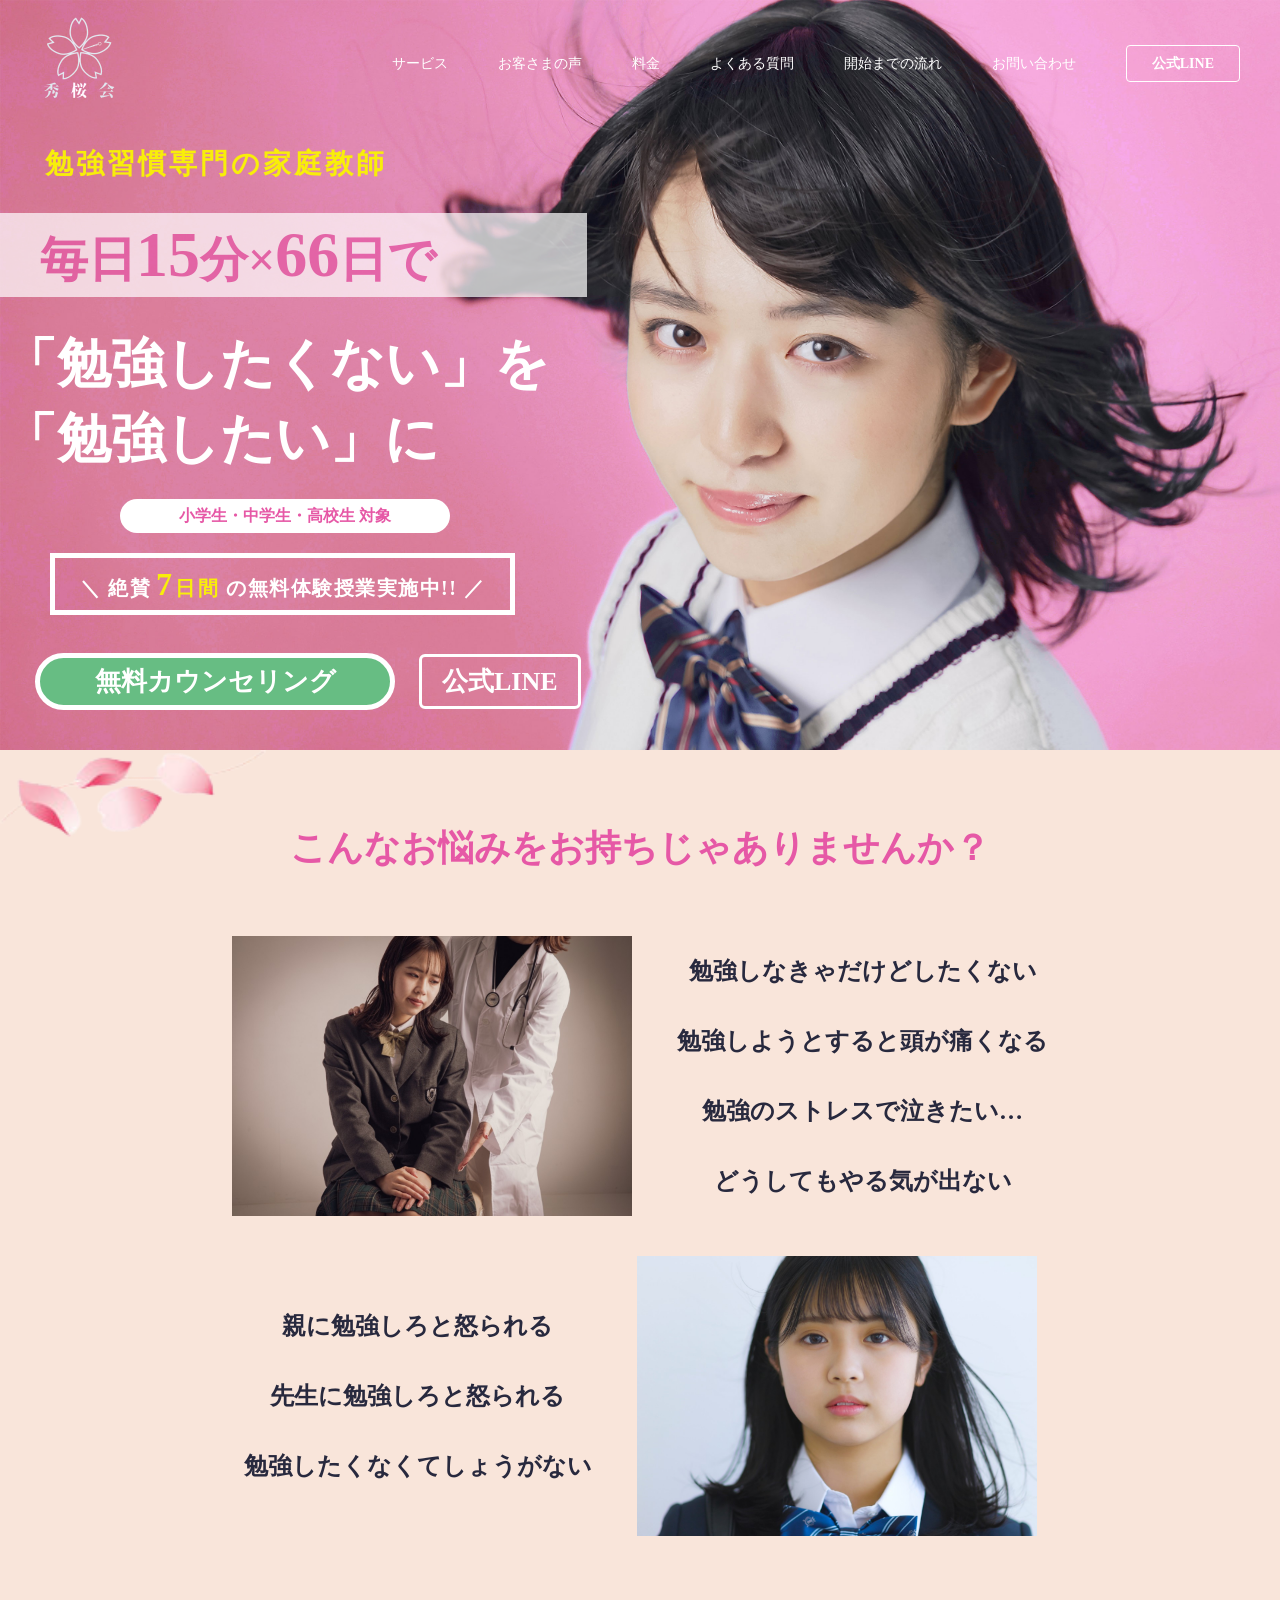
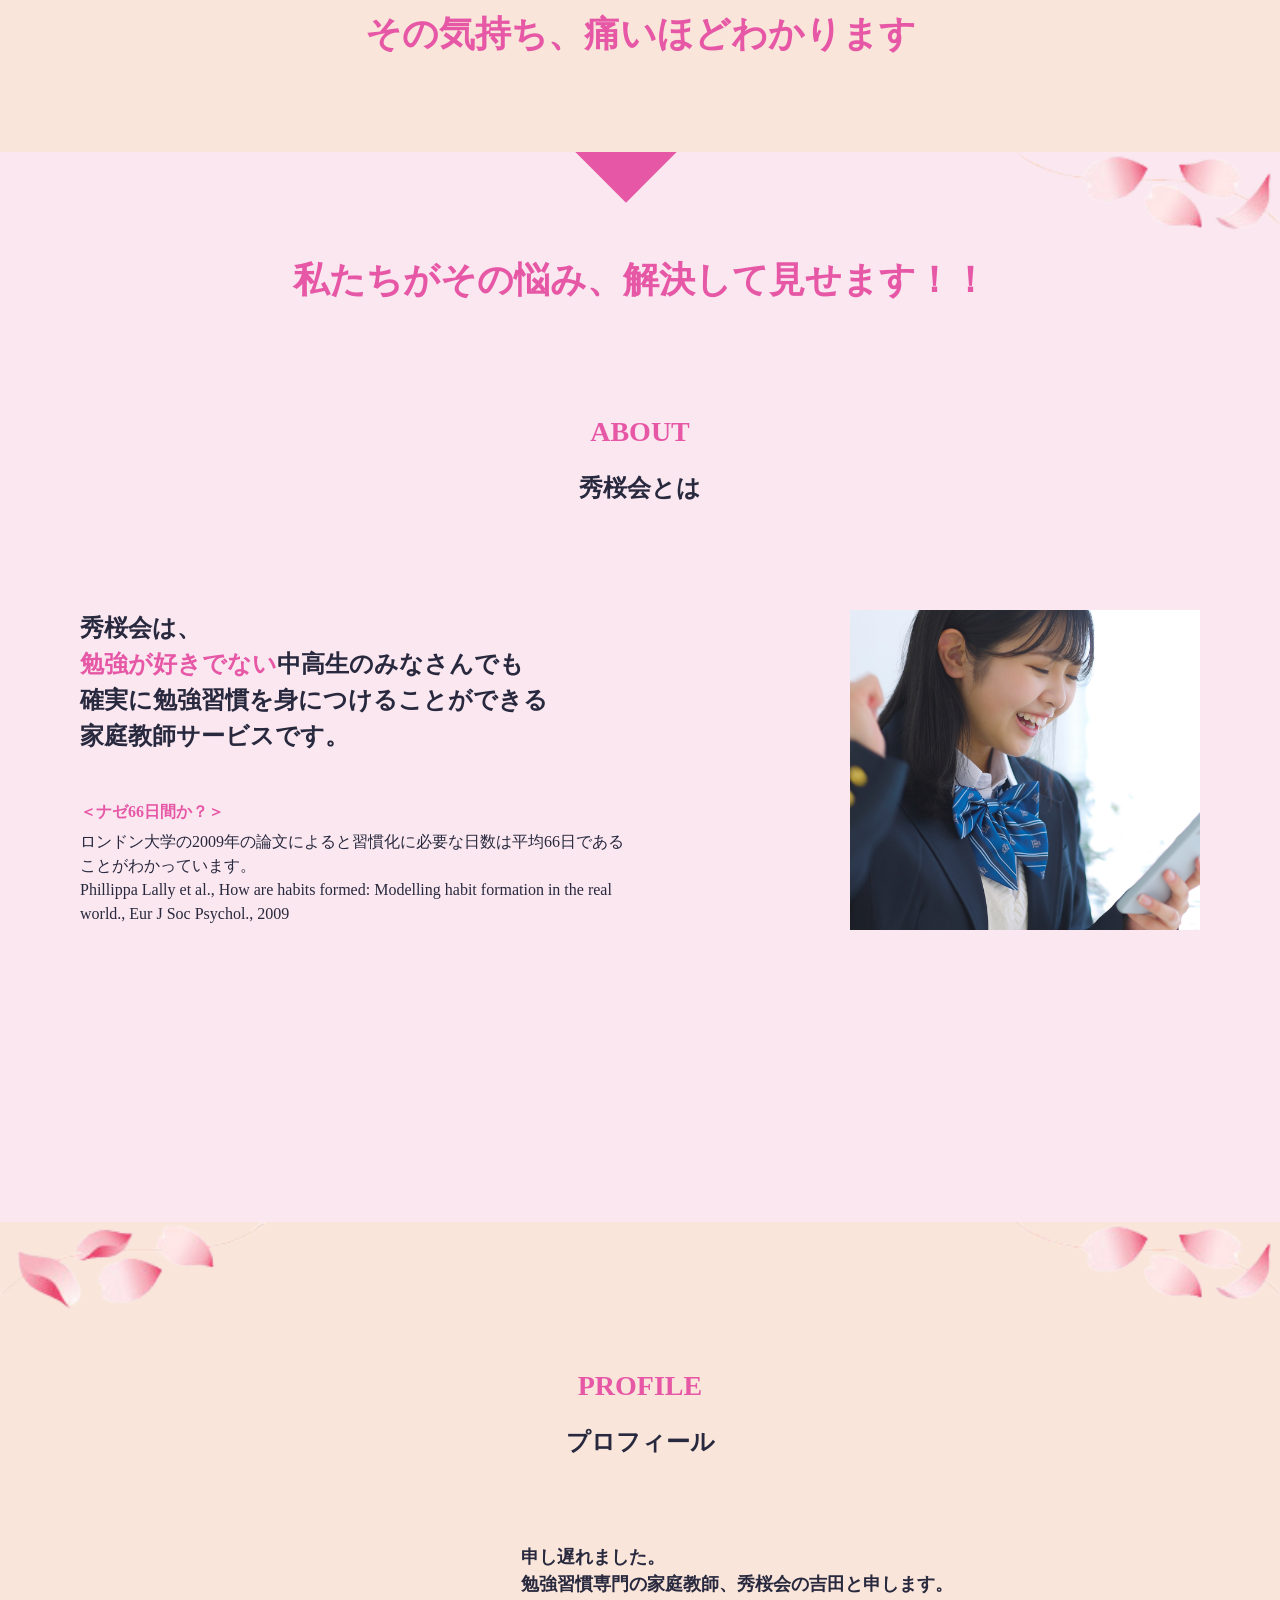
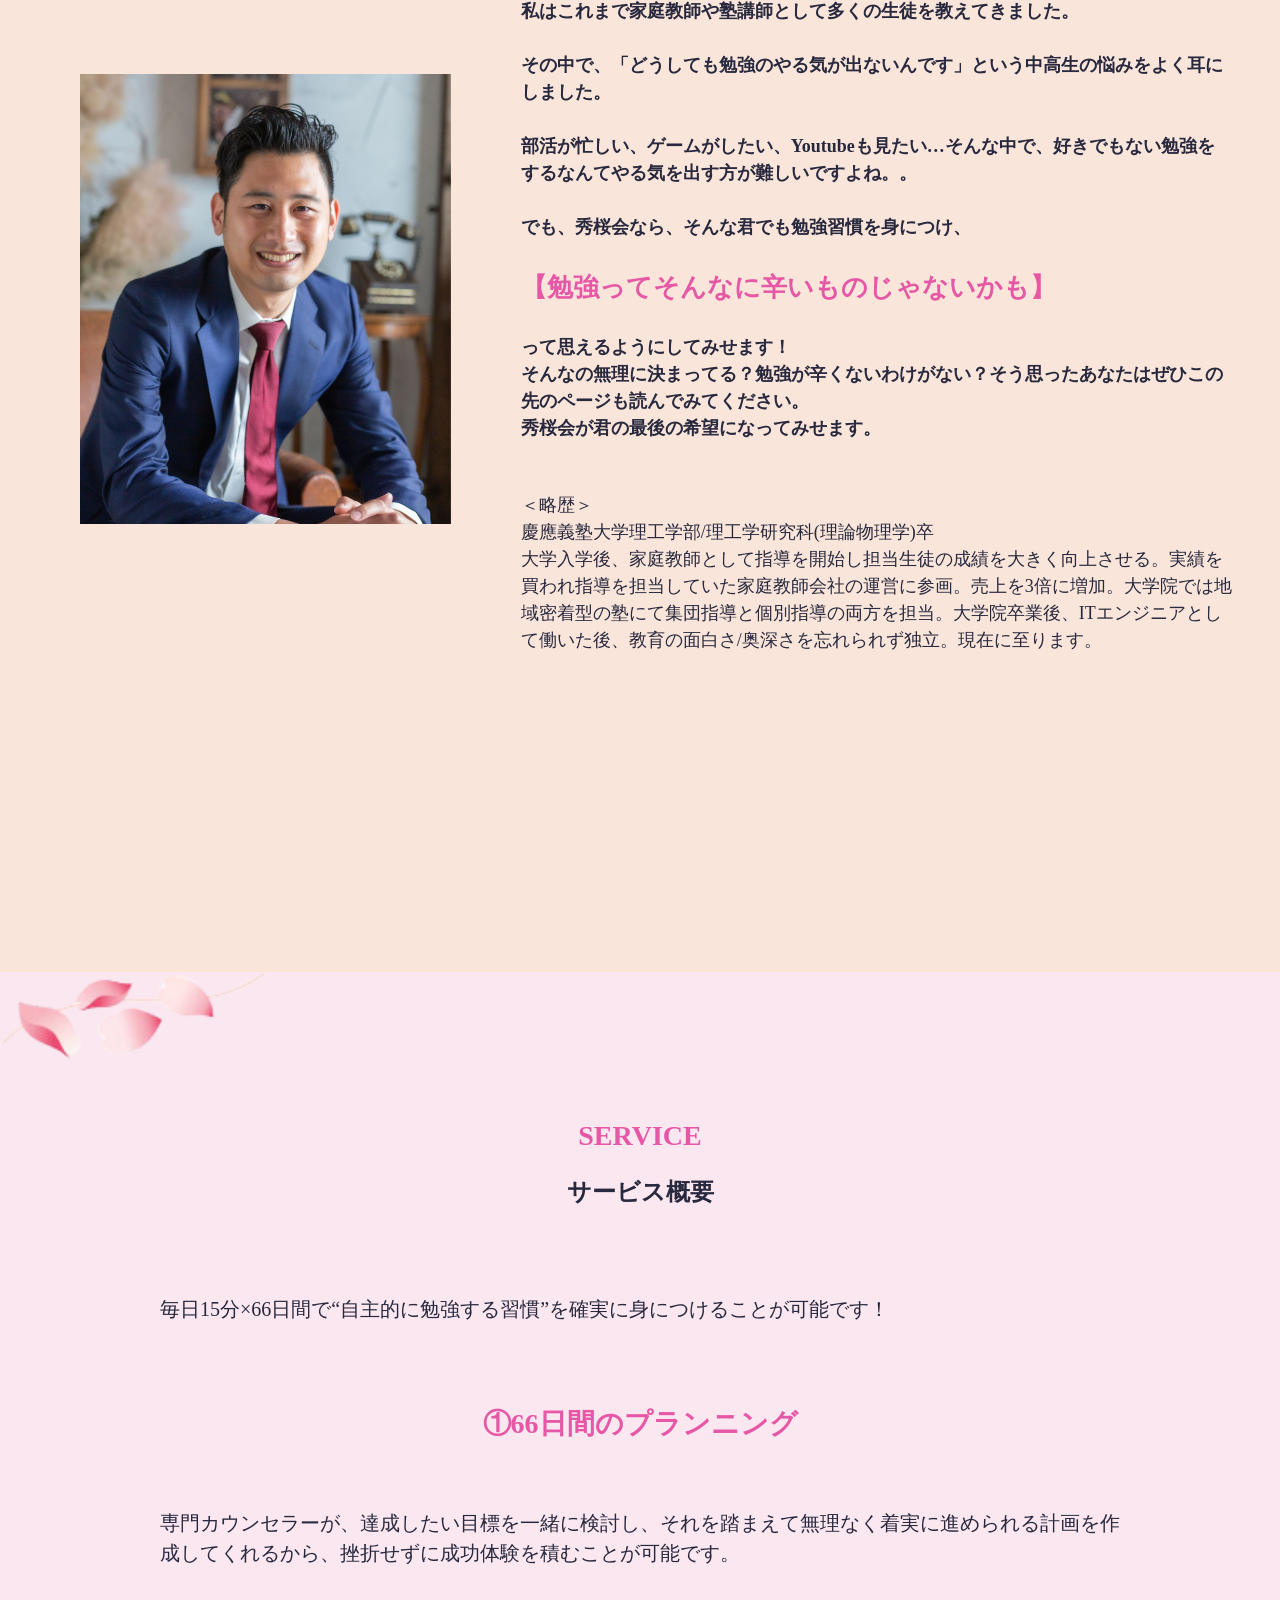
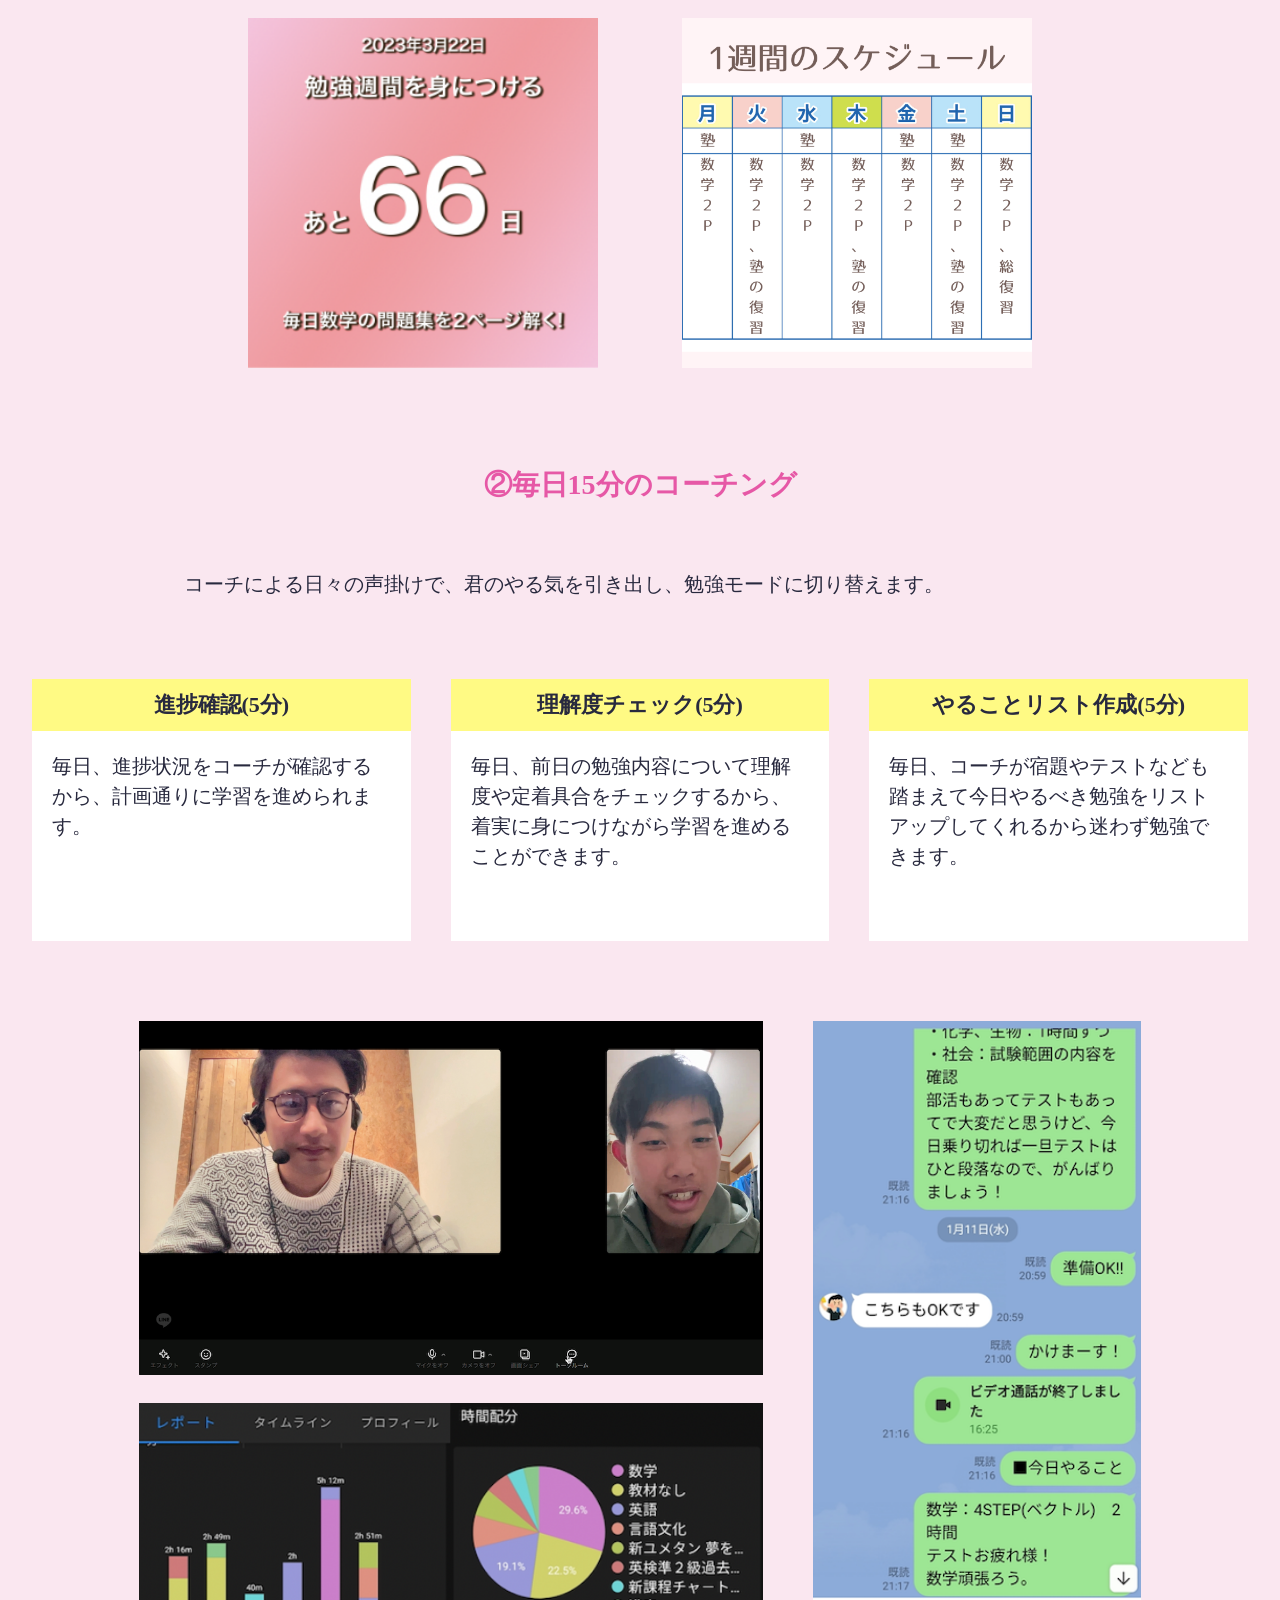
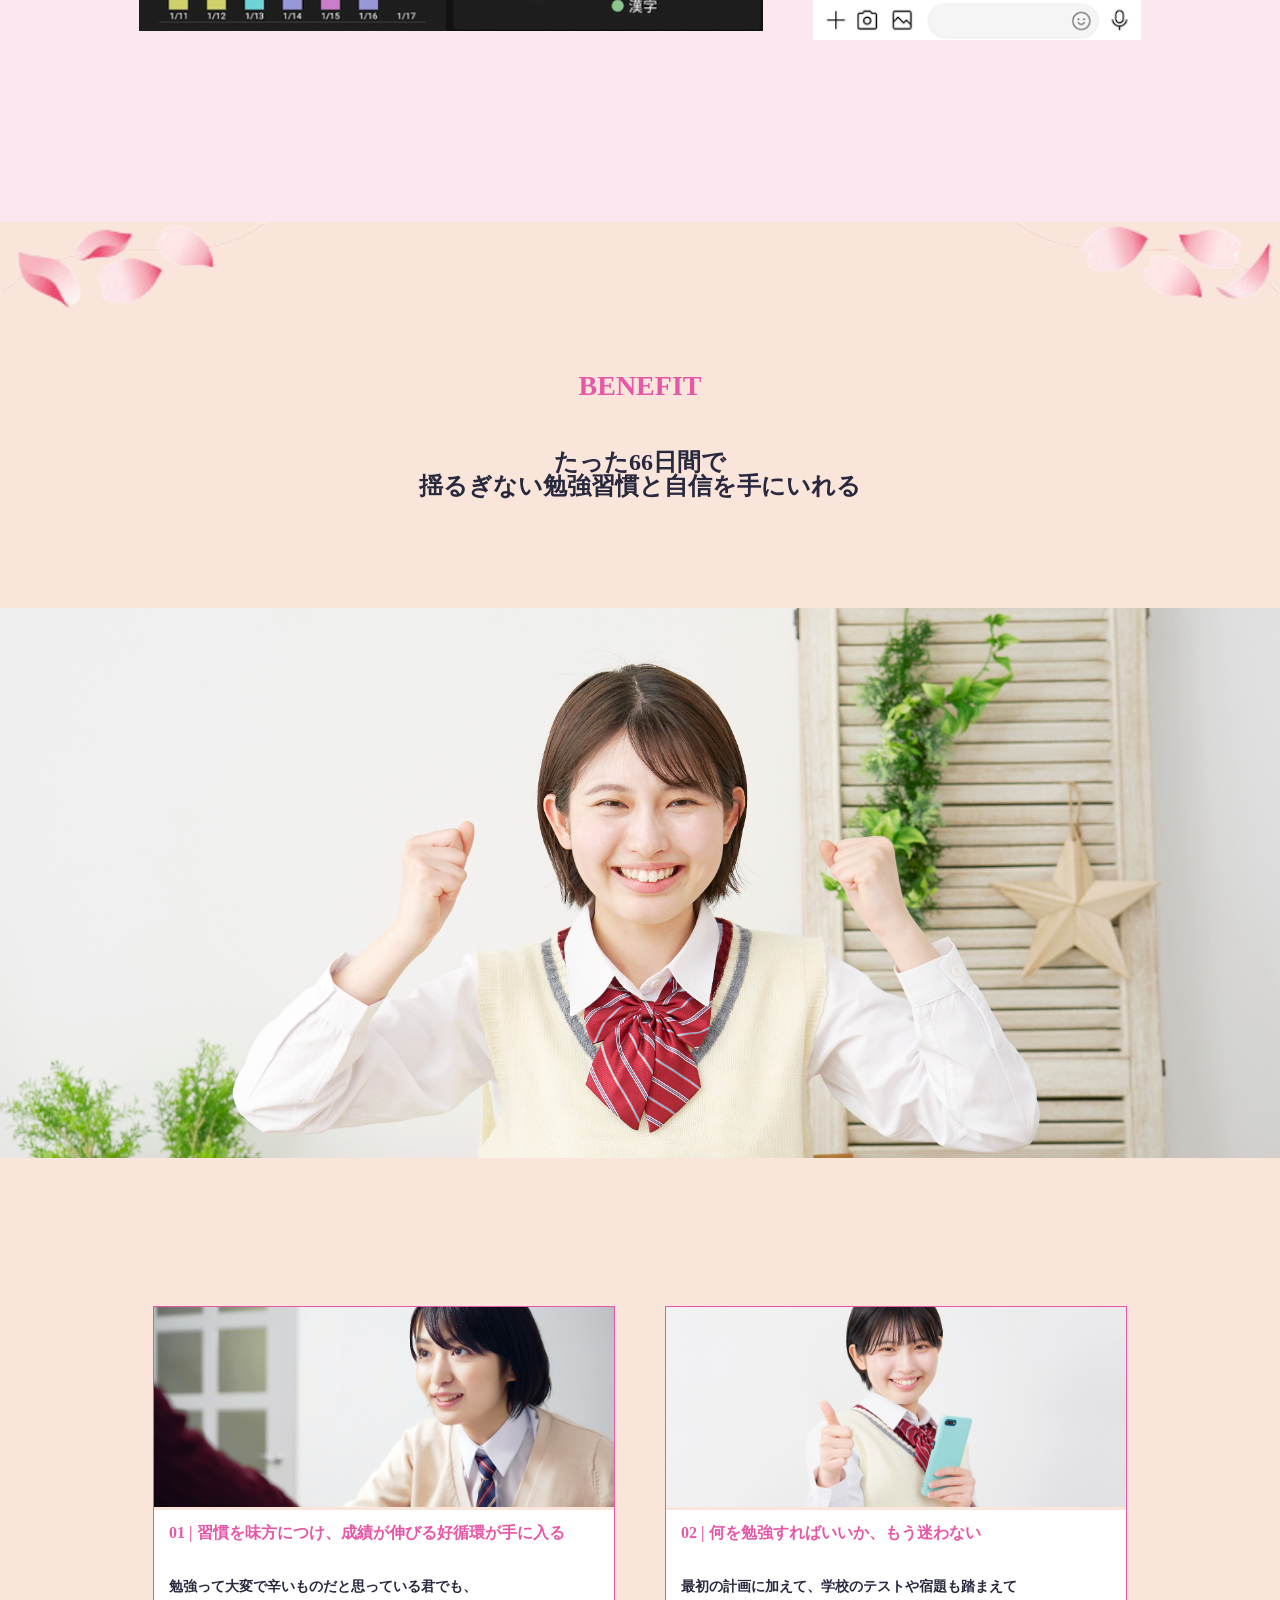
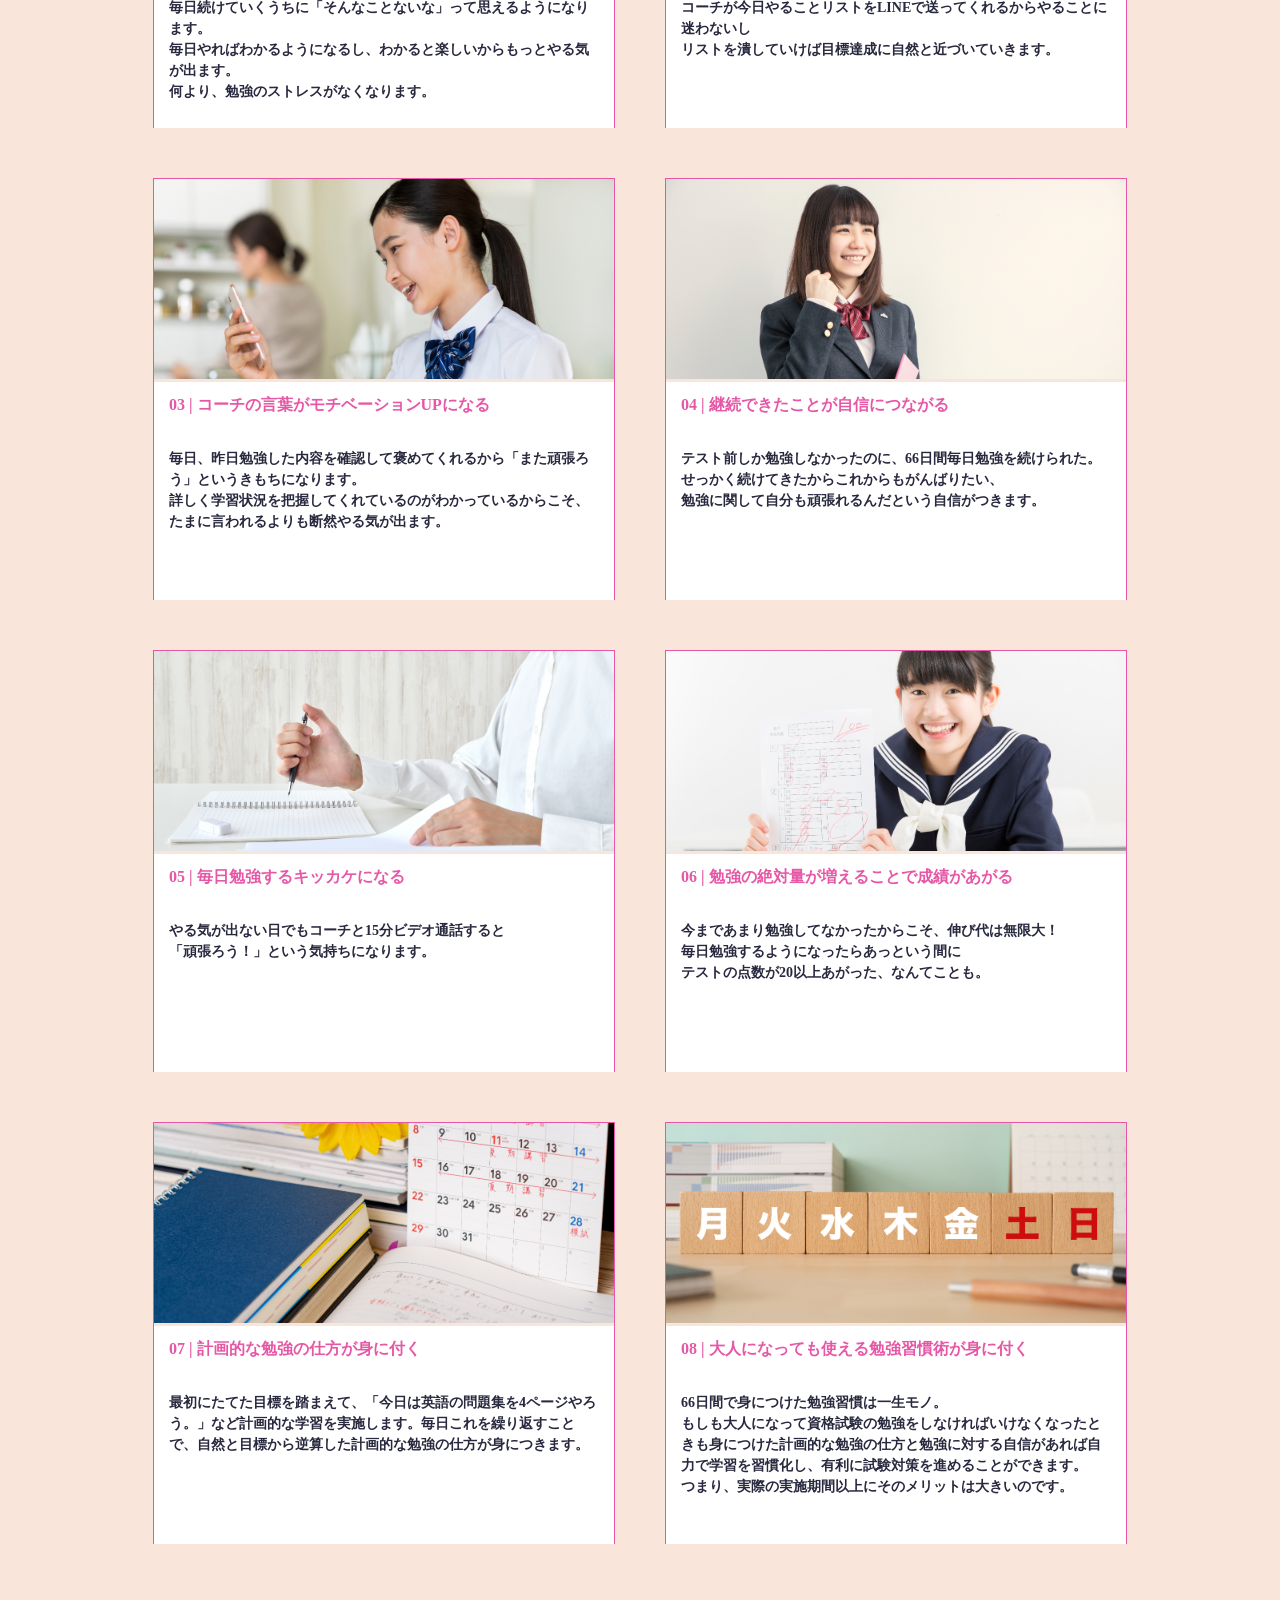
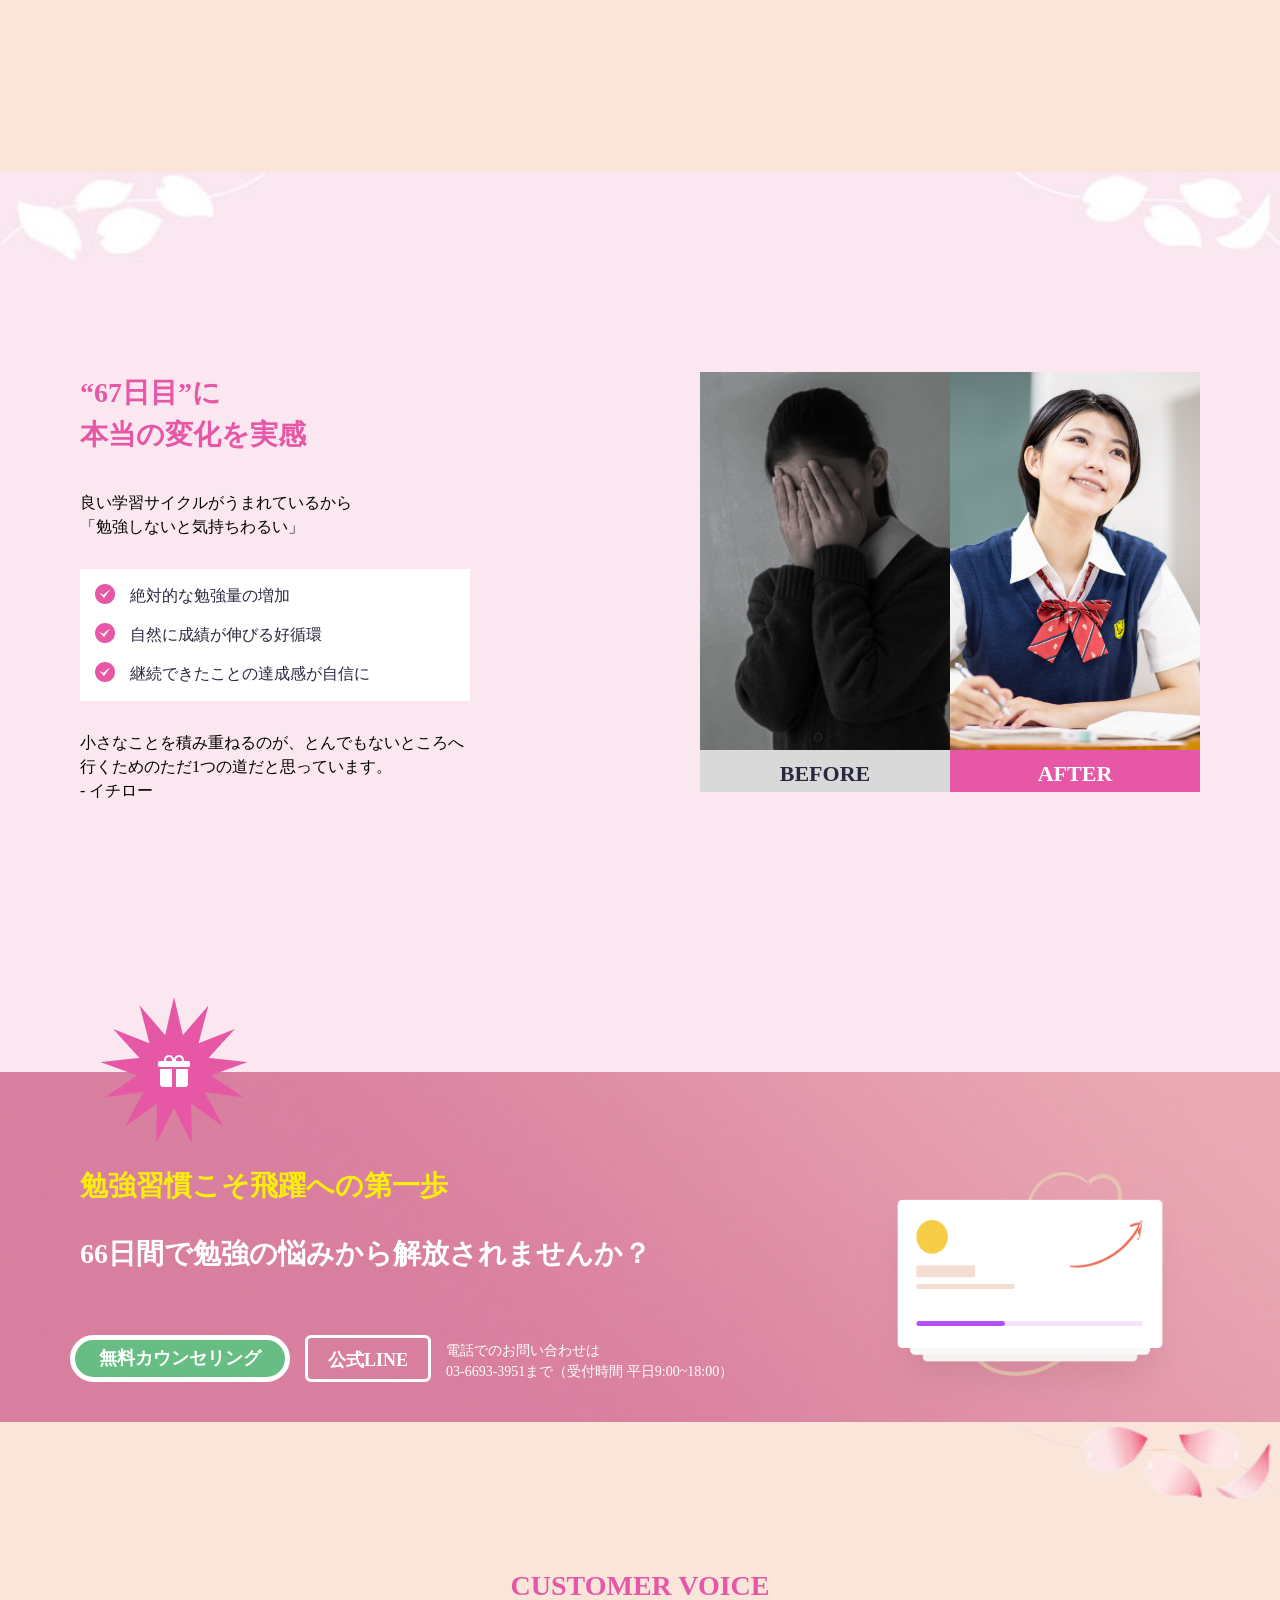
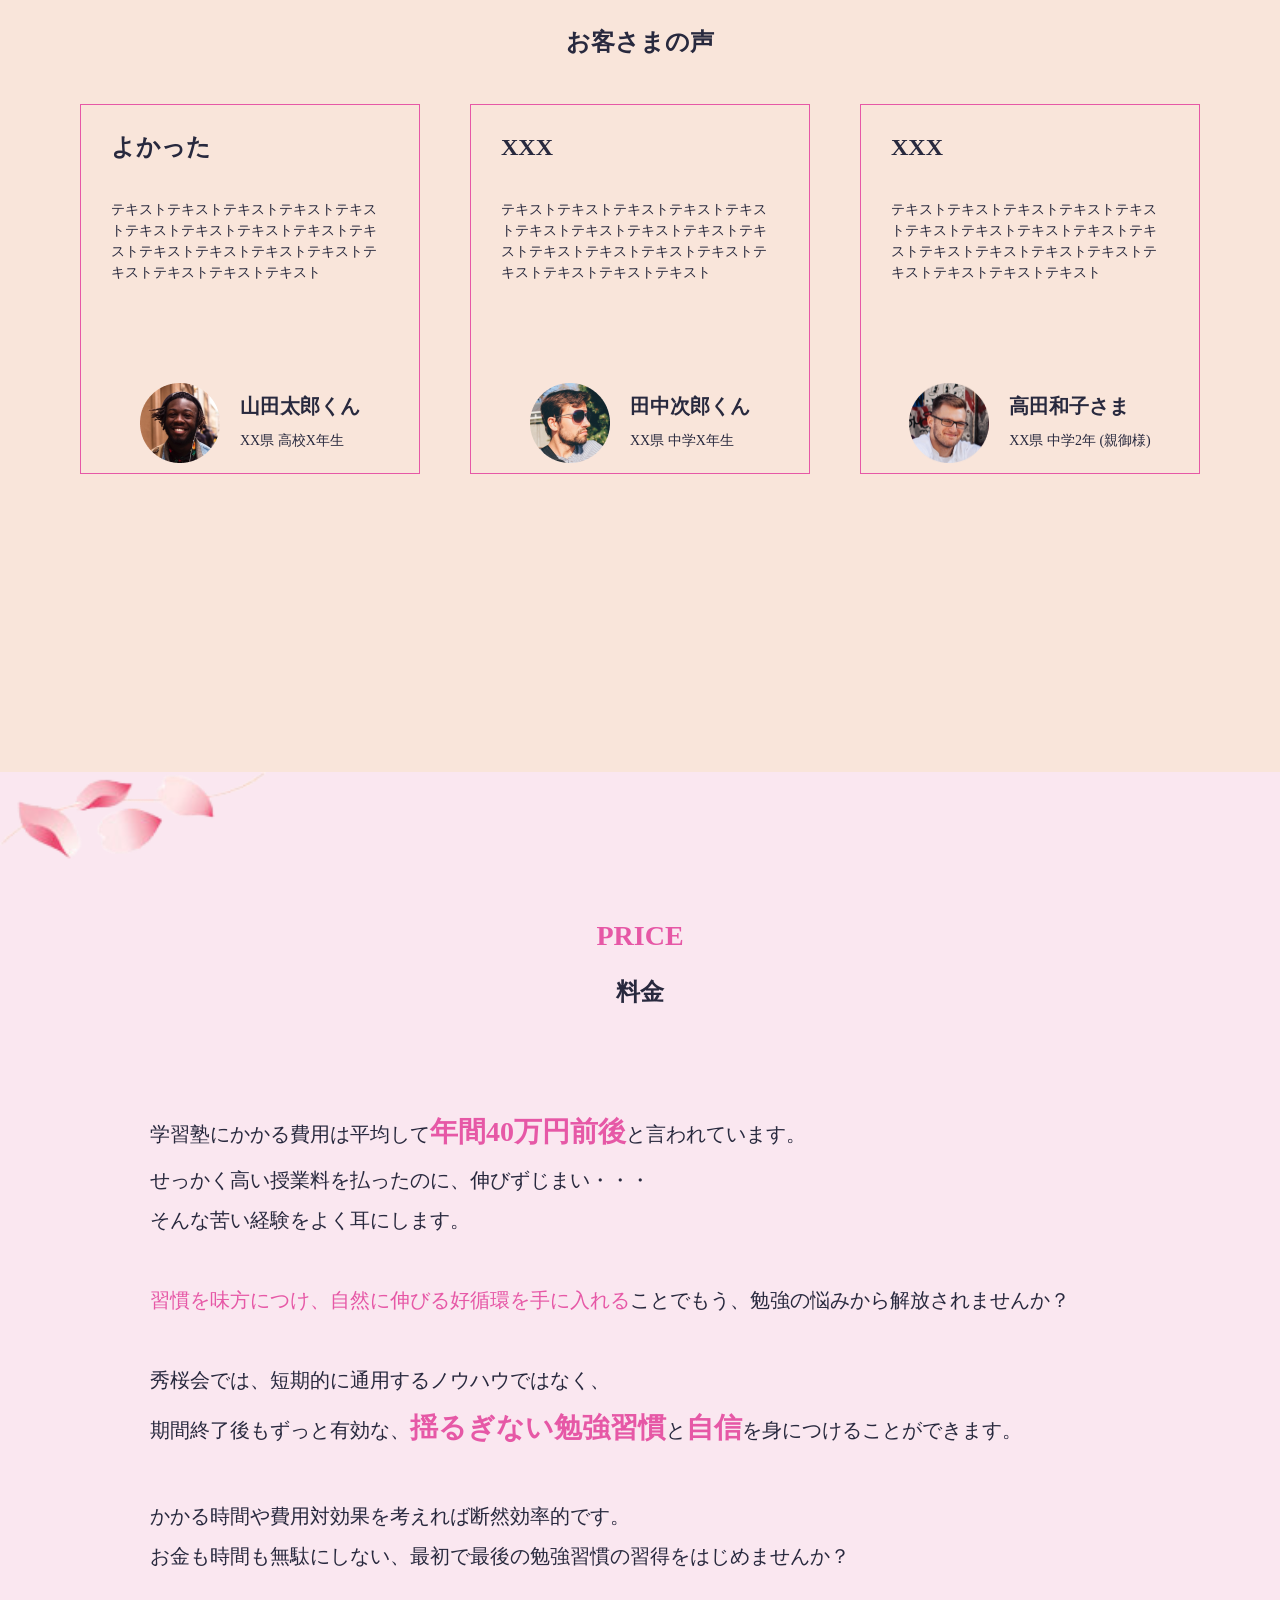
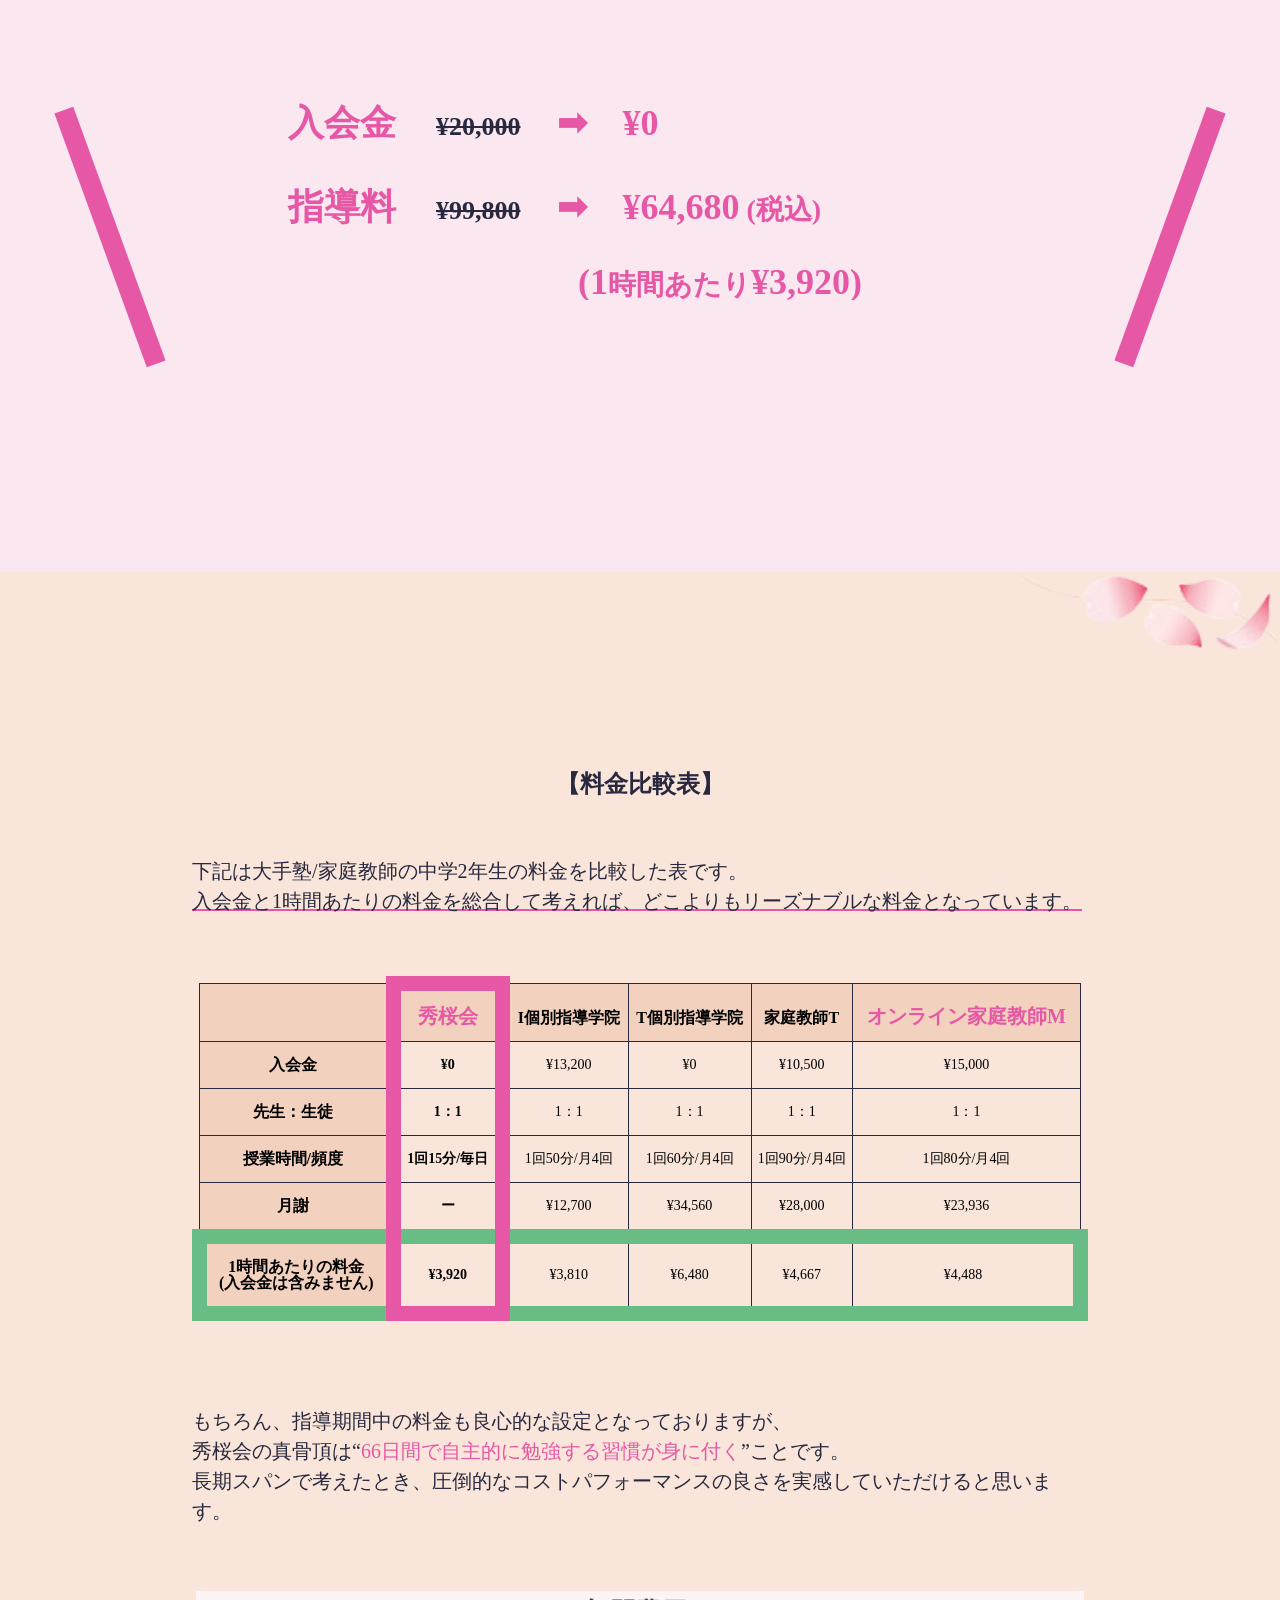
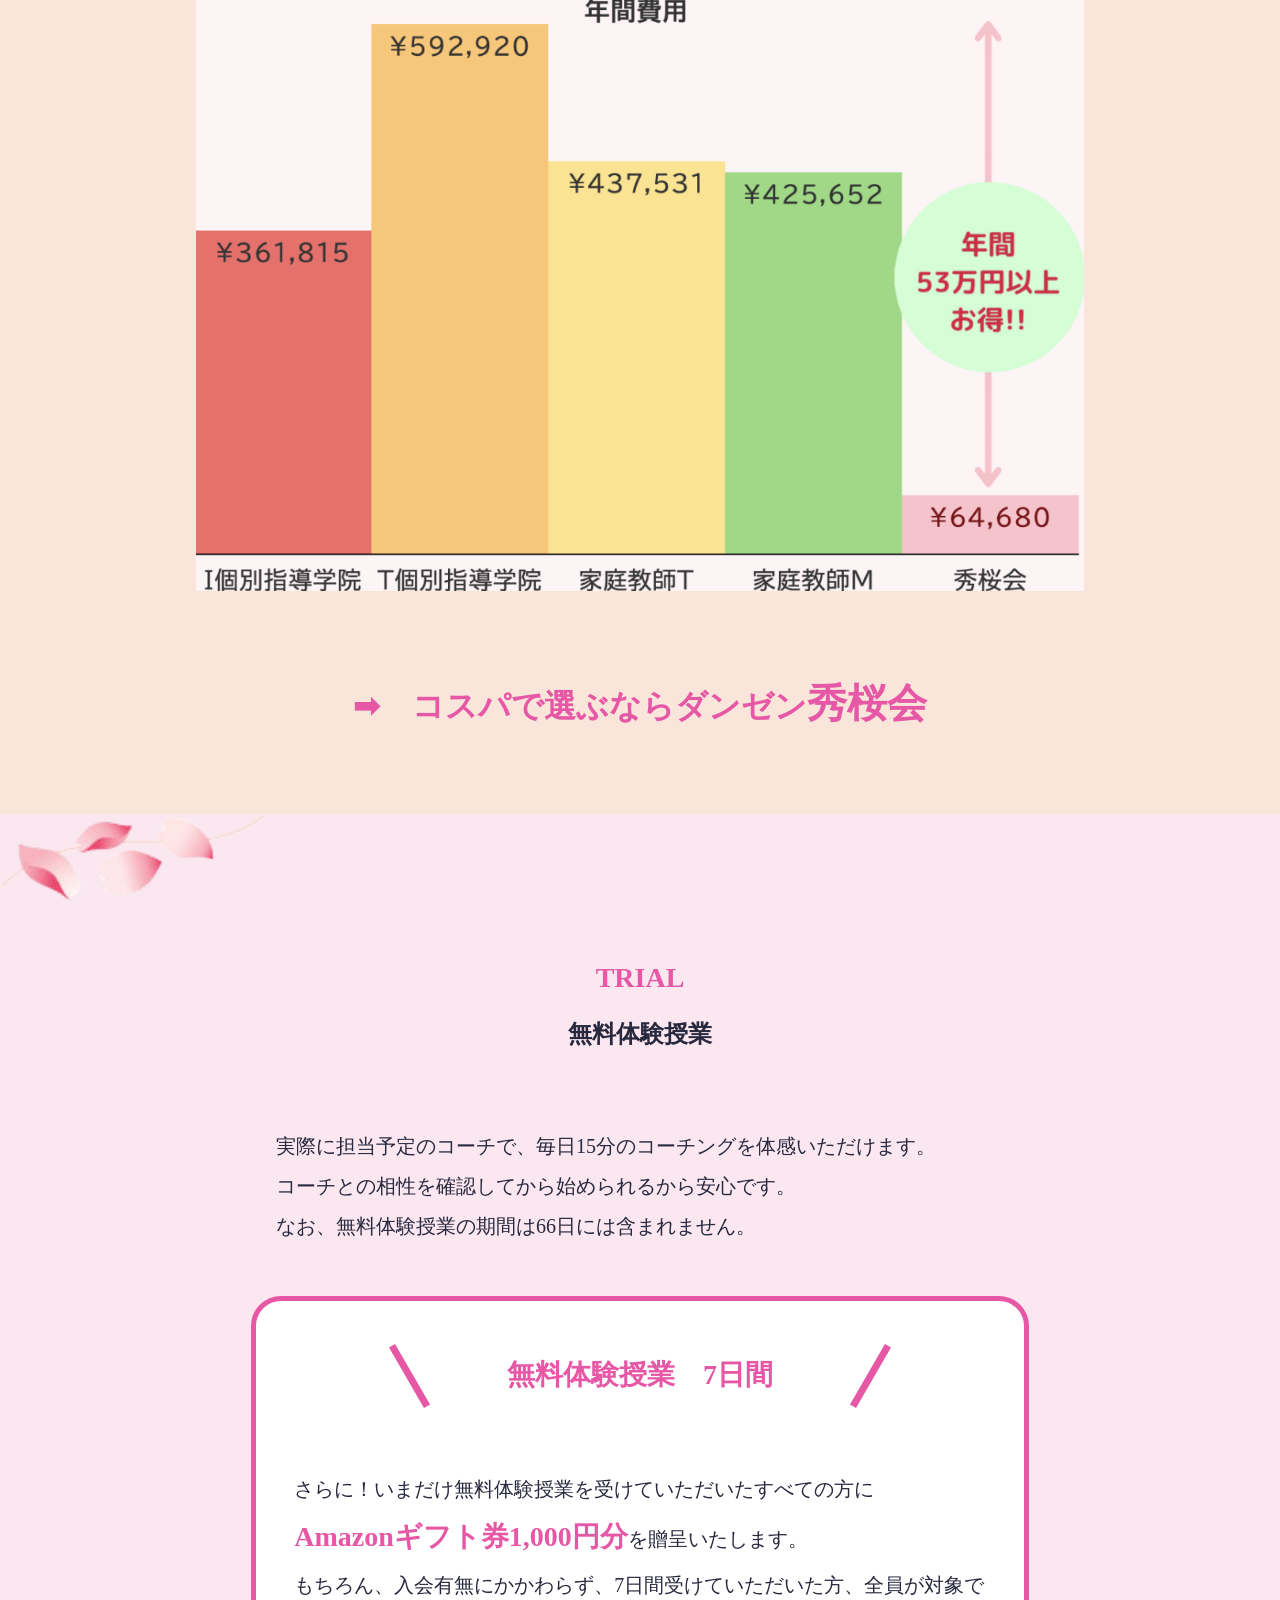
==== commit bc3ac1f1: "Add files via upload" ====
--- a/online-teacher/index.html
+++ b/online-teacher/index.html
@@ -14,7 +14,7 @@
 </head>
 <body>
   <header>
-    <div class="logo"><img src="./images/logo-header.jpg" alt="ロゴ"></div>
+    <div class="logo" style="z-index: 3"><img src="./images/logo-header.jpg" alt="ロゴ"></div>
     <nav id="menu">
       <ul>
         <li><a href="#service">サービス</a></li>
@@ -471,7 +471,7 @@
     </div>
   </section>
 
-  <section id="faq" style="display: none">
+  <section id="faq" style="opacity: 0">
     <!-- <div class="decoration03"></div> -->
     <div>
       <h2>FAQ</h2>
@@ -525,7 +525,7 @@
     </div>
   </section>
 
-  <section id="contact" style="display: none">
+  <section id="contact" style="opacity: 0">
     <!-- <div class="decoration03"></div> -->
     <div class="text">
       <h2>CONTACT</h2>
@@ -604,15 +604,6 @@
     <small><p>Copyright © 2022 XXXX. All Rights Reserved.</p></small>
   </footer>
   
-  <script>
-    $(function(){
-      $("li a").click(function() {
-        let href = $(this).attr("href");
-        let pos = $(href).offset().top;
-        $("body, html").animate({scrollTop: pos}, 500);
-        return false;
-      });
-    });
-  </script>
+  <script src="js/main.js"></script>
 </body>
 </html>
--- a/online-teacher/css/styles.css
+++ b/online-teacher/css/styles.css
@@ -14,7 +14,7 @@
 .decoration {
  width: 100%;
  height: 200px;
- background-image: url(../img/frame01.png); 
+ background-image: url(../images/frame01.jpg); 
  background-size: cover;
  position: absolute;
  top: 0;
@@ -23,7 +23,7 @@
 .decoration02 {
   width: 100%;
   height: 200px;
-  background-image: url(../img/frame02.png); 
+  background-image: url(../images/frame02.jpg); 
   background-size: cover;
   position: absolute;
   top: 0;
@@ -32,7 +32,7 @@
  .decoration03 {
   width: 100%;
   height: 200px;
-  background-image: url(../img/frame03.png); 
+  background-image: url(../images/frame03.jpg); 
   background-size: cover;
   position: absolute;
   top: 0;
@@ -41,7 +41,7 @@
  .decoration04 {
   width: 100%;
   height: 200px;
-  background-image: url(../img/frame04.jpg); 
+  background-image: url(../images/frame04.jpg); 
   background-size: cover;
   position: absolute;
   top: 0;
@@ -130,7 +130,7 @@
   box-sizing: border-box;
   margin: 0 auto;
   height: 865px;
-  background-image: url(../img/メイン画像.jpg);
+  background-image: url(../images/main.jpg);
   background-size: cover;
   background-position: left;
   position: relative;
@@ -259,7 +259,9 @@
 .worry {
   width: 100%;
   position: relative;
-  height: 1000px;
+  /* height: 1000px; */
+  height: auto;
+  padding-bottom: 100px;
 }
 
 .worry h1 {
@@ -298,7 +300,8 @@
 .about {
   width: 100%;
   background-color: #FAE7F0;
-  height: 950px;
+  height: auto;
+  padding-bottom: 150px;
   position: relative;
   overflow: hidden;
 }
@@ -335,6 +338,7 @@
   display: flex;
   flex-direction: row-reverse;
   width: 100%;
+  margin: 0 auto;
 }
 
 .about .info .desc {
@@ -366,11 +370,16 @@
 /* ---------- profile section ---------- */
 .profile {
   position: relative;
-  height: 1500px;
-  width: 100%;
-}
-
-.profile img {
+  height: auto;
+  width: 100%;
+  padding-bottom: 150px;
+}
+
+.profile #sp-profile {
+  display: none;
+}
+
+.profile #pc-profile {
   width: 450px;
   height: 450px;
   object-fit: cover;
@@ -399,7 +408,7 @@
   text-align: left;
   font-weight: bold;
   font-size: 20px;
-  padding-left: 50px;
+  padding-left: 70px;
 }
 
 .profile .info .desc p:last-child {
@@ -416,9 +425,10 @@
 #service {
   position: relative;
   background-color: #FAE7F0;
-  height: 2800px;
+  height: auto;
   text-align: center;
   width: 100%;
+  padding-bottom: 150px;
 }
 
 #service .planning .schedule img {
@@ -527,7 +537,8 @@
 .benefit {
   width: 100%;
   position: relative;
-  height: 3700px;
+  height: auto;
+  padding-bottom: 150px;
 }
 
 .benefit .overview {
@@ -592,7 +603,8 @@
   position: relative;
   background-color: #FAE7F0;
   width: 100%;
-  height: 880px;
+  height: auto;
+  padding-bottom: 150px;
 }
 
 .changes {
@@ -676,7 +688,7 @@
 
 /* ----------  central-cv section ---------- */
 .central-cv {
-  background-image: url(../img/pink.png);
+  background-image: url(../images/pink.jpg);
   background-size: cover;
   width: 100%;
   height: 350px;
@@ -751,7 +763,8 @@
 .customer-voice {
   width: 100%;
   position: relative;
-  height: 850px;
+  height: auto;
+  padding-bottom: 150px;
 }
 
 .customer-voice .text {
@@ -1029,9 +1042,10 @@
 /* ----------  trial section ---------- */
 .trial {
   width: 100%;
-  height: 1500px;
+  height: auto;
   background-color: #FAE7F0;
   position: relative;
+  padding-bottom: 150px;
 }
 
 .trial .text {
@@ -1097,10 +1111,11 @@
 /* ----------  message section ---------- */
 .message {
   width: 100%;
-  height: 1450px;
+  height: auto;
   text-align: center;
-  background-image: url(../img/sakura.jpg);
+  background-image: url(../images/sakura.jpg);
   background-size: cover;  
+  padding-bottom: 100px;
 }
 
 .message .text h2 {
@@ -1125,6 +1140,11 @@
   font-weight: bold;
 }
 
+.message .sub-text p {
+  width: 100%;
+  margin-left: 150px;
+}
+
 .message .sub-text span {
   font-size: 32px;
 }
@@ -1142,6 +1162,8 @@
   width: 100%;
   position: relative;
   background-color: #FAE7F0;
+  height: auto;
+  padding-bottom: 150px;
 }
 
 #flow .text {
@@ -1158,7 +1180,7 @@
 
 #flow .supports .support img {
   width: 380px;
-  height: 180px;
+  height: 200px;
   object-fit: cover;
 }
 
@@ -1194,14 +1216,14 @@
 /* ----------  last-message section ---------- */
 .last-message {
   width: 100%;
-  height: 2300px;
-  background-image: url(../img/last.jpg);
+  height: 2100px;
+  background-image: url(../images/last.jpg);
   background-size: cover;
   overflow: hidden;
 }
 
 .last-message .background {
-  height: 2300px;
+  height: 2100px;
   background-color: rgba(255, 255, 255, 0.7);
 }
 
@@ -1251,12 +1273,20 @@
   padding: 110px 0 70px 0;
 }
 
+footer .footer .sp-footer {
+  display: flex;
+}
+
 footer .footer-menu {
-  margin-left: 300px;
+  margin-right: 200px;
 }
 
 footer .footer-menu h2 {
   text-align: left;
+}
+
+footer .footer-menu ul {
+  width: 100%;
 }
 
 footer .footer-menu ul li {
--- a/online-teacher/css/mediastyles-sp.css
+++ b/online-teacher/css/mediastyles-sp.css
@@ -1,5 +1,5 @@
 /* ----------  media small screen ---------- */
-@media (max-width: 760px) {
+@media (max-width: 560px) {
   h1 {
     font-size: 20px;
   }
@@ -55,7 +55,7 @@
   .hero {
     height: 400px;
     background-size: cover;
-    background-image: url(../img/sp-main.jpeg);
+    background-image: url(../images/sp-main.jpg);
     background-position: left;
   }
 
@@ -148,7 +148,8 @@
 
   /* ----------  hero ---------- */
   .worry {
-    height: 1200px;
+    height: auto;
+    padding-bottom: 100px;
   }
 
   .worry h1 span {
@@ -181,17 +182,18 @@
 
   /* ---------- about section ---------- */
   .about {
-    height: 1050px;
+    height: auto;
+    padding-bottom: 100px;
   }
 
   .about .triangle {
     left: 40%;
   }
 
-  /* .about h1 span {
+  .about h1 span {
     display: inline-block;
     line-height: 1.5;
-  } */
+  }
 
   .about img {
     width: 95%;
@@ -234,12 +236,25 @@
 
   /* ---------- profile section ---------- */
   .profile {
-    height: 1650px;
-  }
-
-  .profile img {
+    height: auto;
+    padding-bottom: 100px;
+  }
+
+  .profile #pc-profile {
+    display: none;
+  }
+
+  .profile #sp-profile {
+    display: block;
+    width: 100%;
+    margin: 0 auto;
+  }
+
+  .profile #sp-profile {
     width: 300px;    
     height: 300px;
+    object-fit: cover;
+    object-position: right;
   }
 
   .profile h2 {
@@ -267,7 +282,6 @@
 
   /* ---------- service section ---------- */
   #service {
-    /* height: 2950px; */
     height: auto;
     padding-bottom: 100px;
   }
@@ -346,7 +360,6 @@
 
   /* ---------- benefit section ---------- */
   .benefit {
-    /* height: 3800px; */
     height: auto;
     padding-bottom: 100px;
   }
@@ -667,7 +680,12 @@
     margin: 0 auto;
   }
 
+  .cost .cost-table table .head th {
+    vertical-align: middle;
+  }
+
   .cost .cost-table table th {
+    width: 15%;
     padding-top: 5px;
     padding-bottom: 5px;
     font-size: 4px;
@@ -678,32 +696,32 @@
   }
 
   .cost .cost-table table th span {
-    font-size: 8px;
+    font-size: 12px;
   }
 
 
 .cost .cost-table table .head #emp01 {
-  border-top: 5px solid #E658A6;
-  border-right: 5px solid #E658A6;
-  border-left: 5px solid #E658A6;
+  border-top: 3px solid #E658A6;
+  border-right: 3px solid #E658A6;
+  border-left: 3px solid #E658A6;
 }
 
 .cost .cost-table table .first #emp02,
 .cost .cost-table table .second #emp03,
 .cost .cost-table table .third #emp04,
 .cost .cost-table table .fourth #emp05 {
-  border-right: 5px solid #E658A6;
-  border-left: 5px solid #E658A6;
+  border-right: 3px solid #E658A6;
+  border-left: 3px solid #E658A6;
 }
 
 .cost .cost-table table .fifth #emp06 {
-  border-right: 5px solid #E658A6;
-  border-left: 5px solid #E658A6;
-  border-bottom: 5px solid #E658A6;
+  border-right: 3px solid #E658A6;
+  border-left: 3px solid #E658A6;
+  border-bottom: 3px solid #E658A6;
 }
 
 .cost .cost-table table .fifth {
-  border: 5px solid #67BD83;
+  border: 3px solid #67BD83;
 }
 
 .cost .cost-table #table-text {
@@ -728,6 +746,13 @@
 
 .cost .year-cost p span {
   font-size: 20px;
+}
+
+.cost .head #online span {
+  color: #000;
+  display: inline-block;
+  line-height: 1.3;
+  font-size: 4px;
 }
 
 /* ----------  trial section ---------- */
@@ -748,7 +773,7 @@
 }
 
 .trial p span {
-  font-size: 18px;
+  font-size: 16px;
 }
 
 .trial .days {
@@ -760,20 +785,20 @@
 
 .trial .days .rectangle03 {
   position: absolute;
-  top: 13px;
-  left: 50px;
+  top: 20px;
+  left: 40px;
   width: 5px;
-  height: 50px;
+  height: 40px;
   transform: rotate(-20deg);
   background-color: #E658A6;
 }
 
 .trial .days .rectangle04 {
   position: absolute;
-  top: 13px;
-  right: 50px;
+  top: 20px;
+  right: 40px;
   width: 5px;
-  height: 50px;
+  height: 40px;
   transform: rotate(20deg);
   background-color: #E658A6;
 }
@@ -782,6 +807,7 @@
 .message {
   height: auto;
   padding-bottom: 100px;
+  background-position: center;
 }
 
 .message .text h2 {
@@ -816,6 +842,10 @@
   font-size: 14px;
 }
 
+.message .sub-text p {
+  margin-left: 10px;
+}
+
 /* ----------  flow section ---------- */
 #flow {
   height: auto;
@@ -833,7 +863,7 @@
 #flow .supports {
   width: 85%;
   margin: 0 auto;
-  padding: 0 50px;
+  padding: 0;
 }
 
 #flow .supports .support img {
@@ -858,12 +888,12 @@
 
 /* ----------  last-message section ---------- */
 .last-message {
-  height: 1100px;
+  height: 1150px;
   background-position: center;
 }
 
 .last-message .background {
-  height: 1100px;
+  height: 1150px;
 }
 
 .last-message .background .text h2 {
@@ -892,11 +922,16 @@
   display: block;
   width: 85%;
   margin: 0 auto;
-  padding: 50px 0 50px 0;
+  padding-top: 100px;
+}
+
+footer .footer-logo h2 {
+  font-size: 20px;
+  margin-bottom: 30px;
 }
 
 footer .footer-menu {
-  margin-left: 0;
+  margin-right: 0;
 }
 
 footer .footer-menu ul li + li {
@@ -924,7 +959,7 @@
 footer .sp-footer {
   display: flex;
   justify-content: space-between;
-  margin-top: 80px;
+  margin-top: 100px;
   margin-bottom: 50px;
 }
 
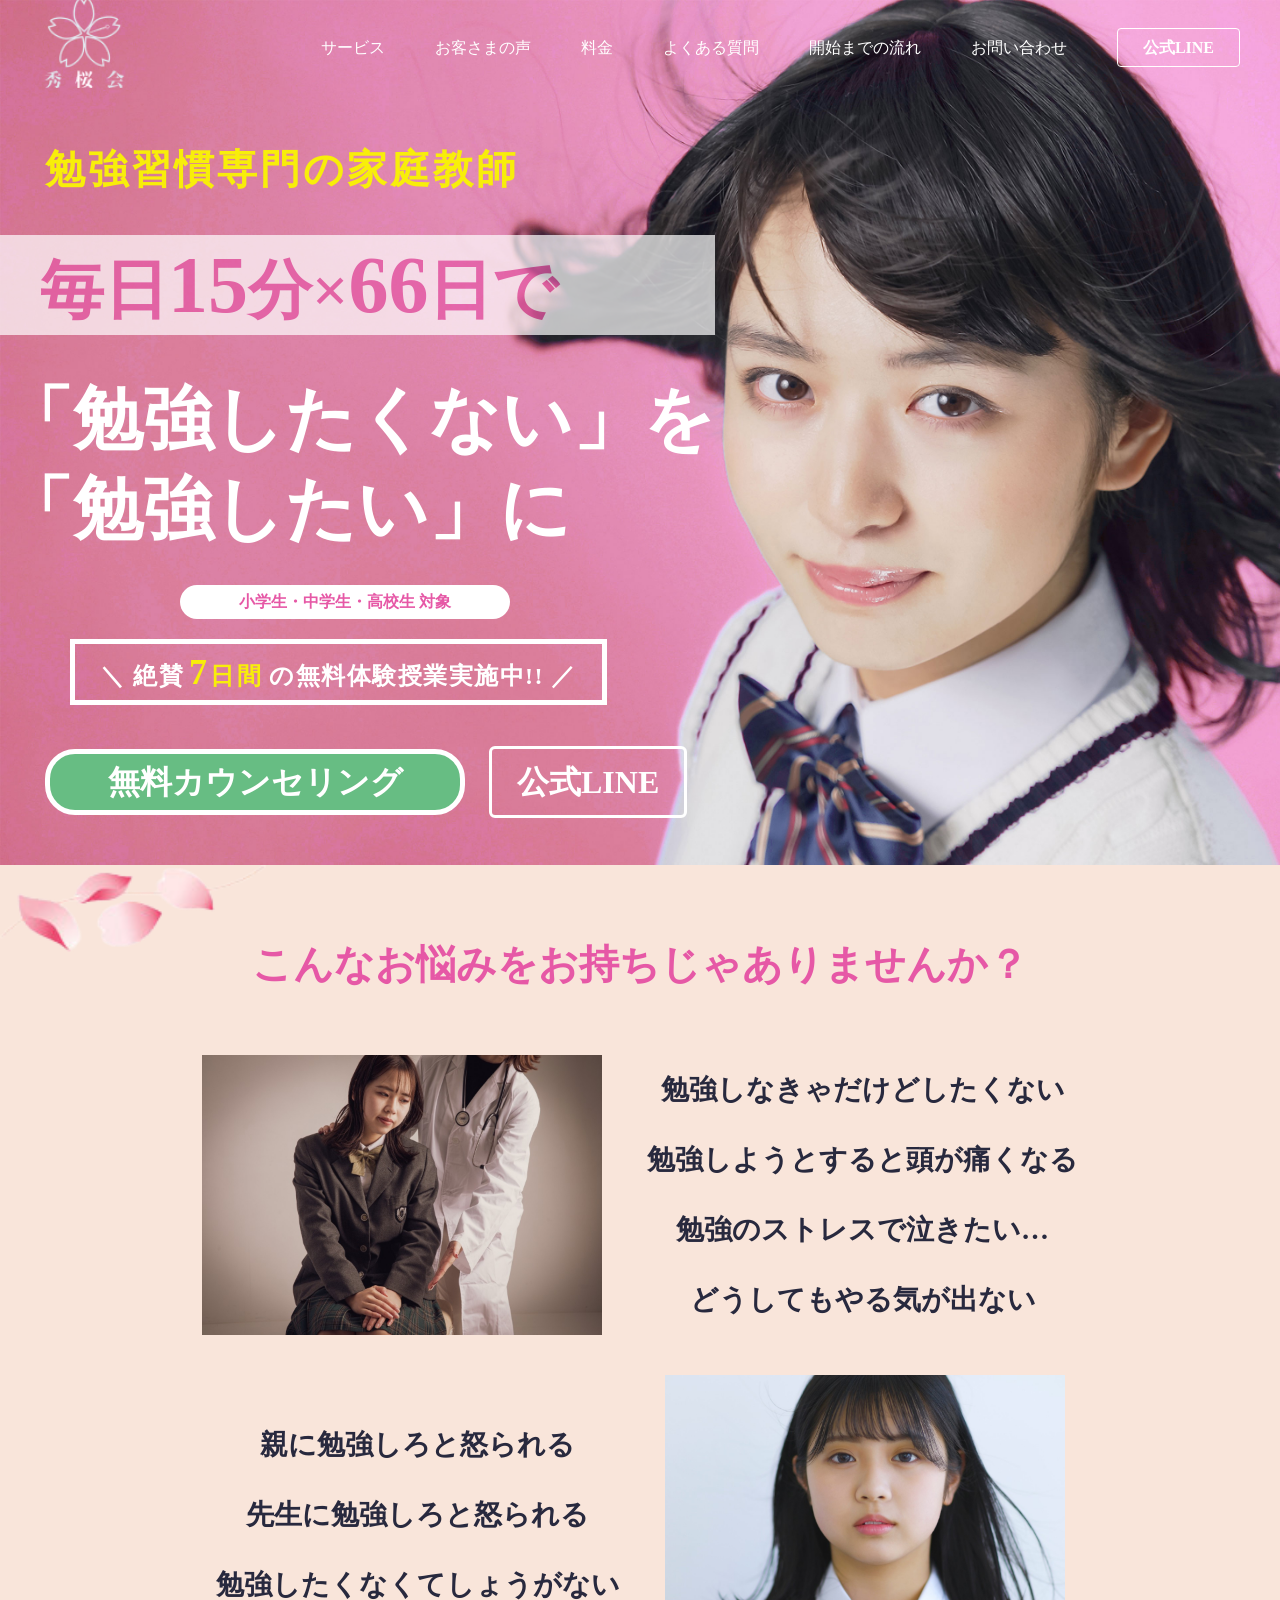
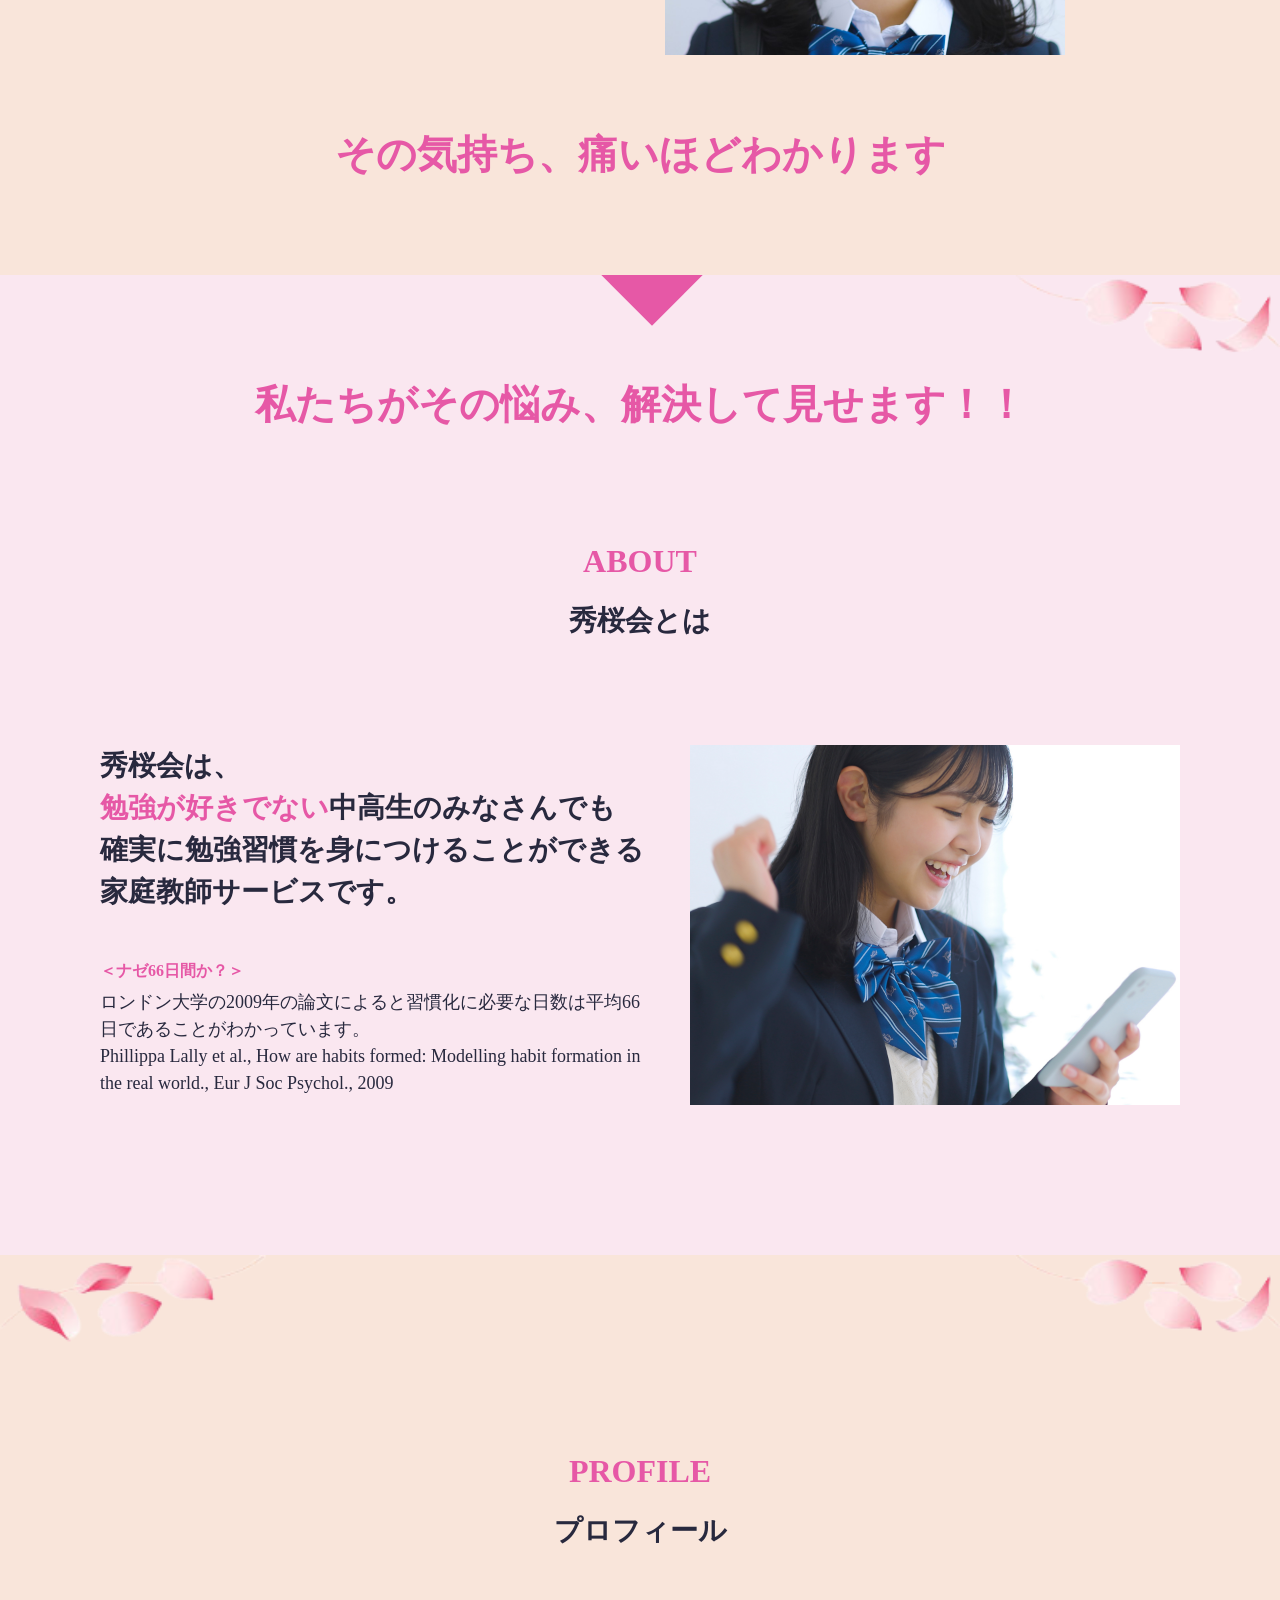
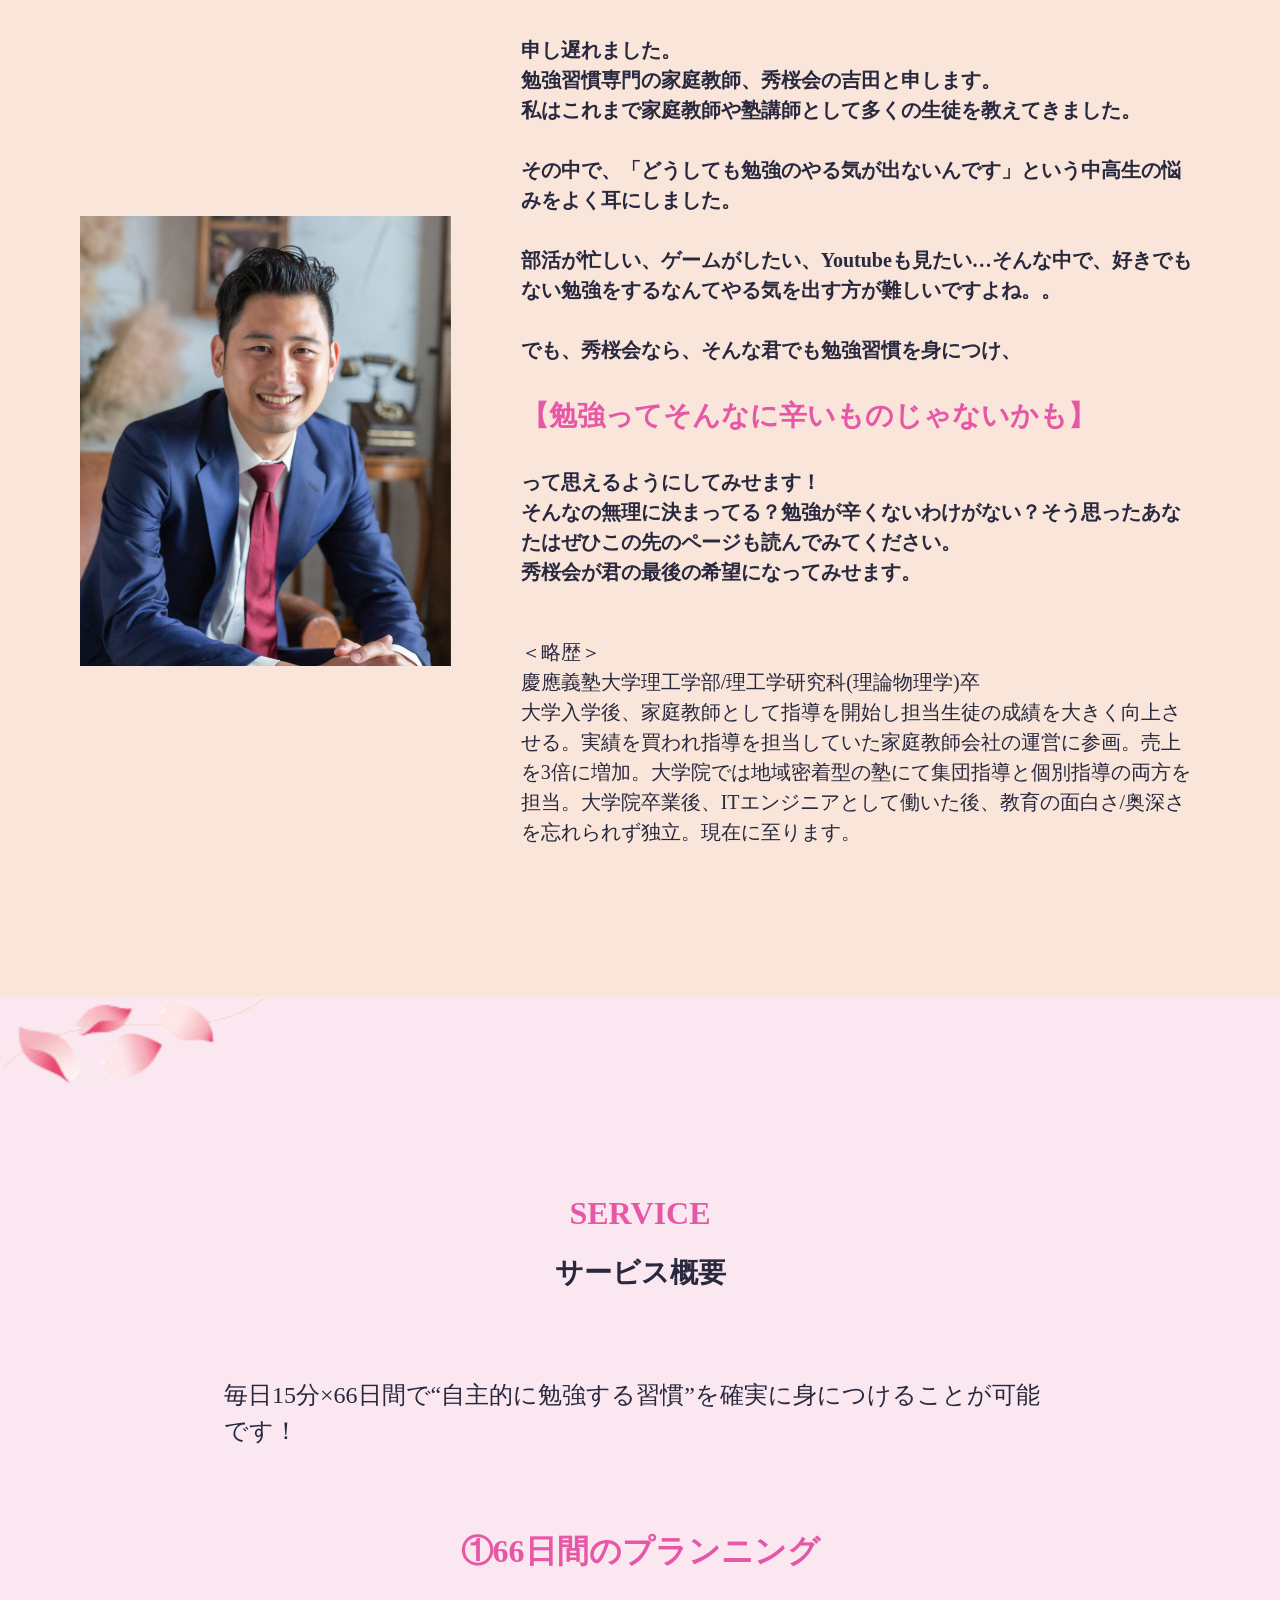
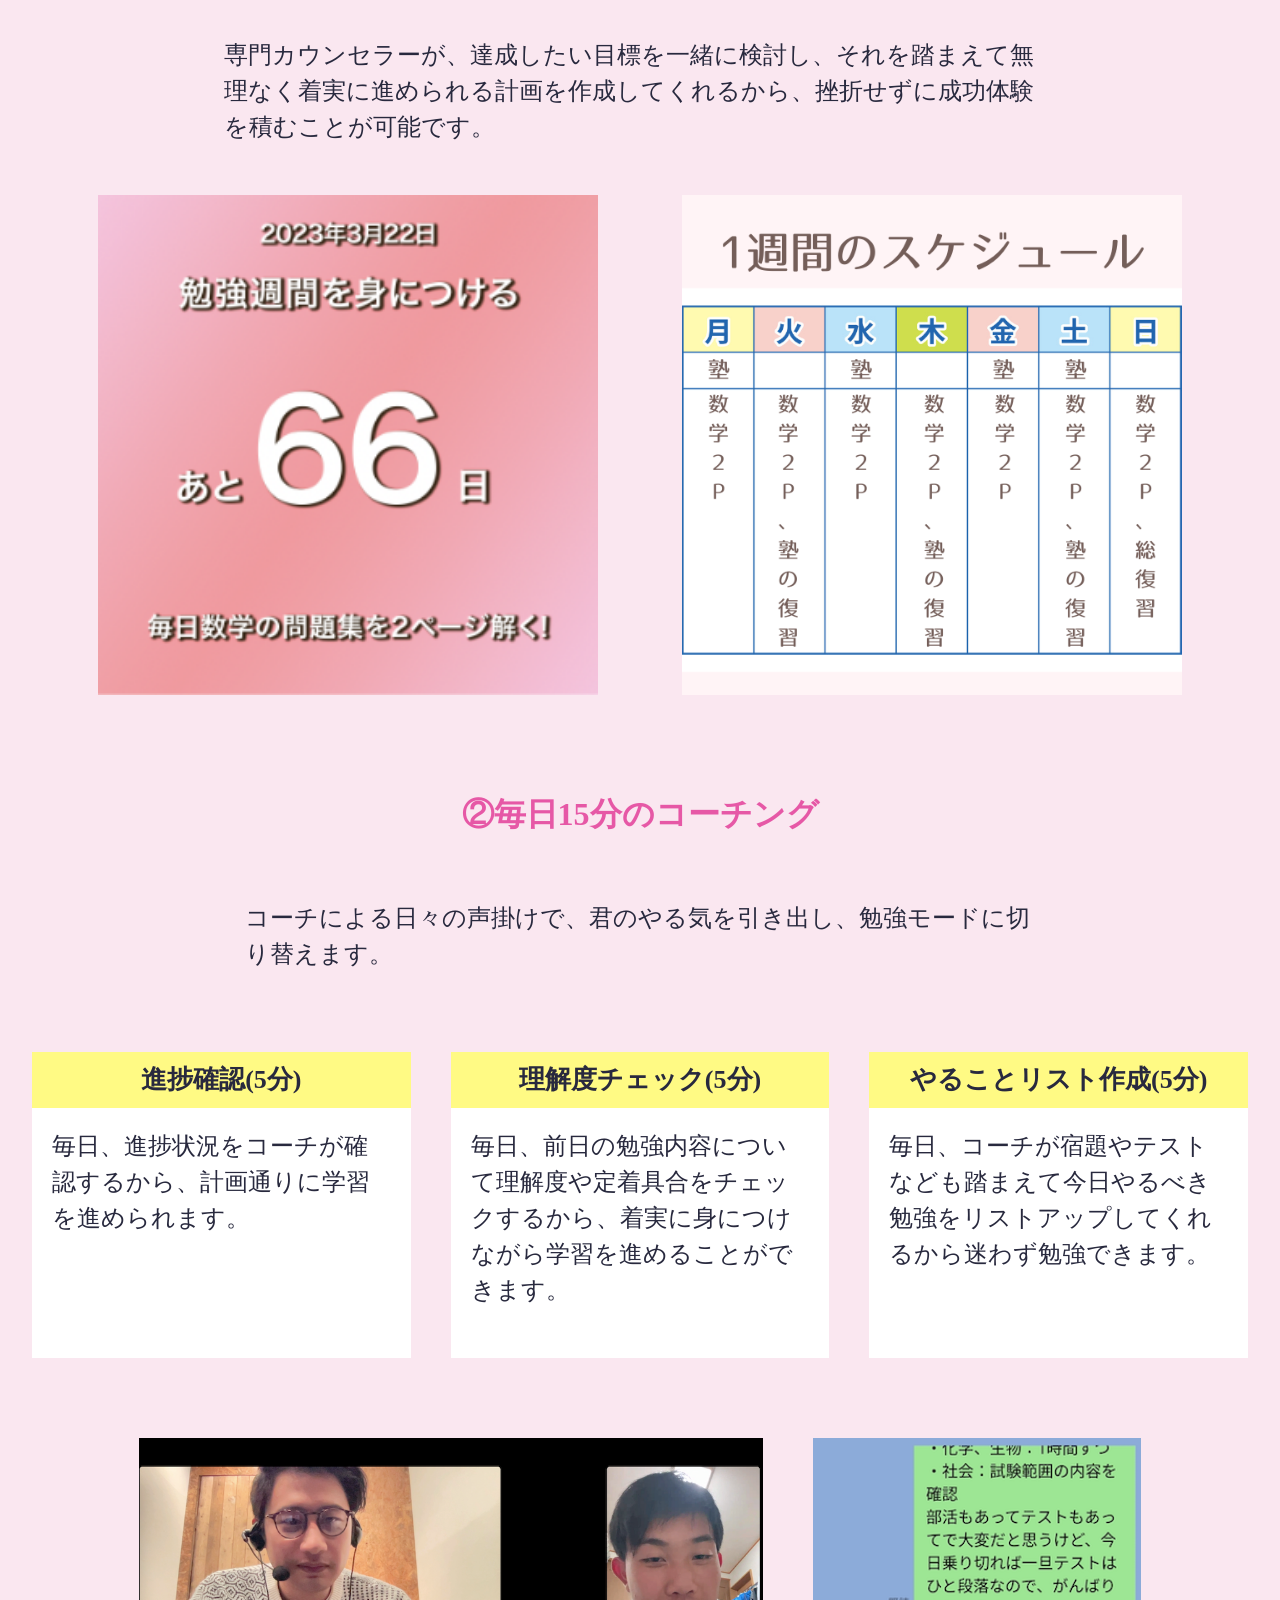
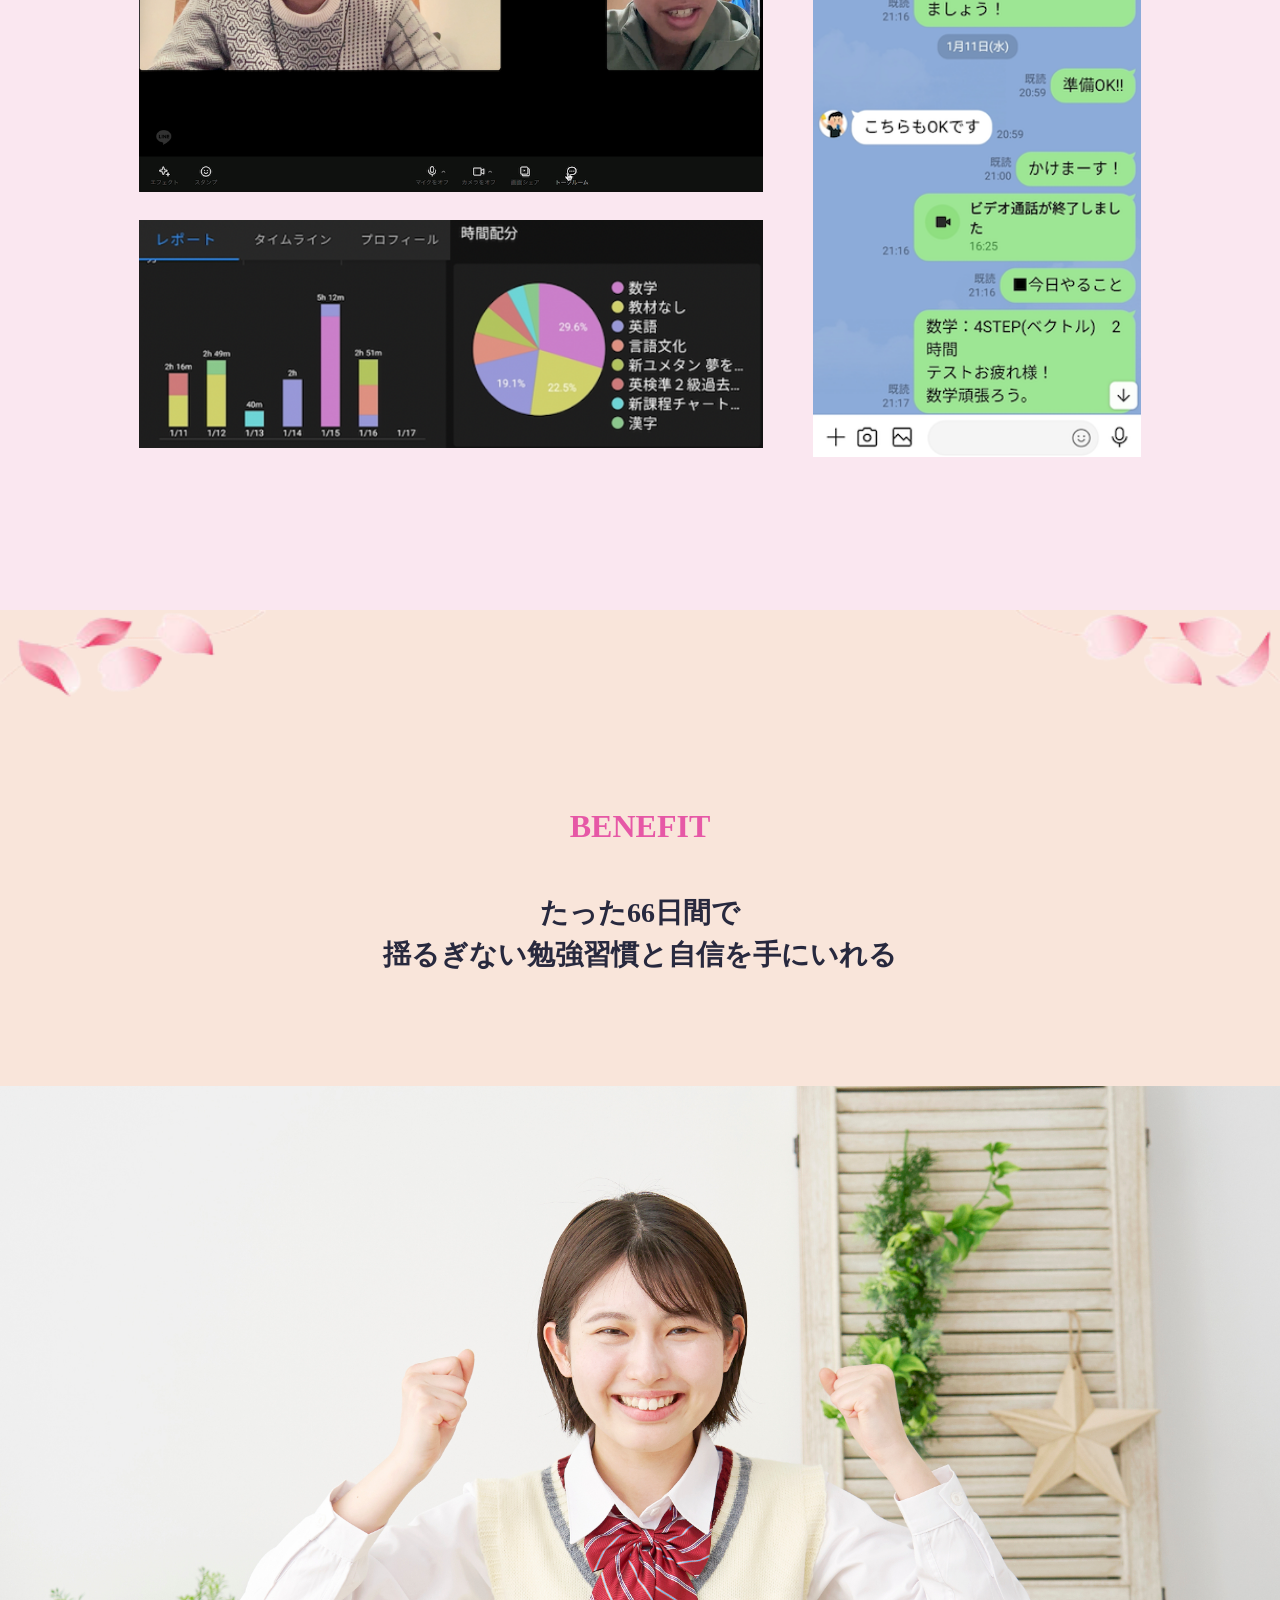
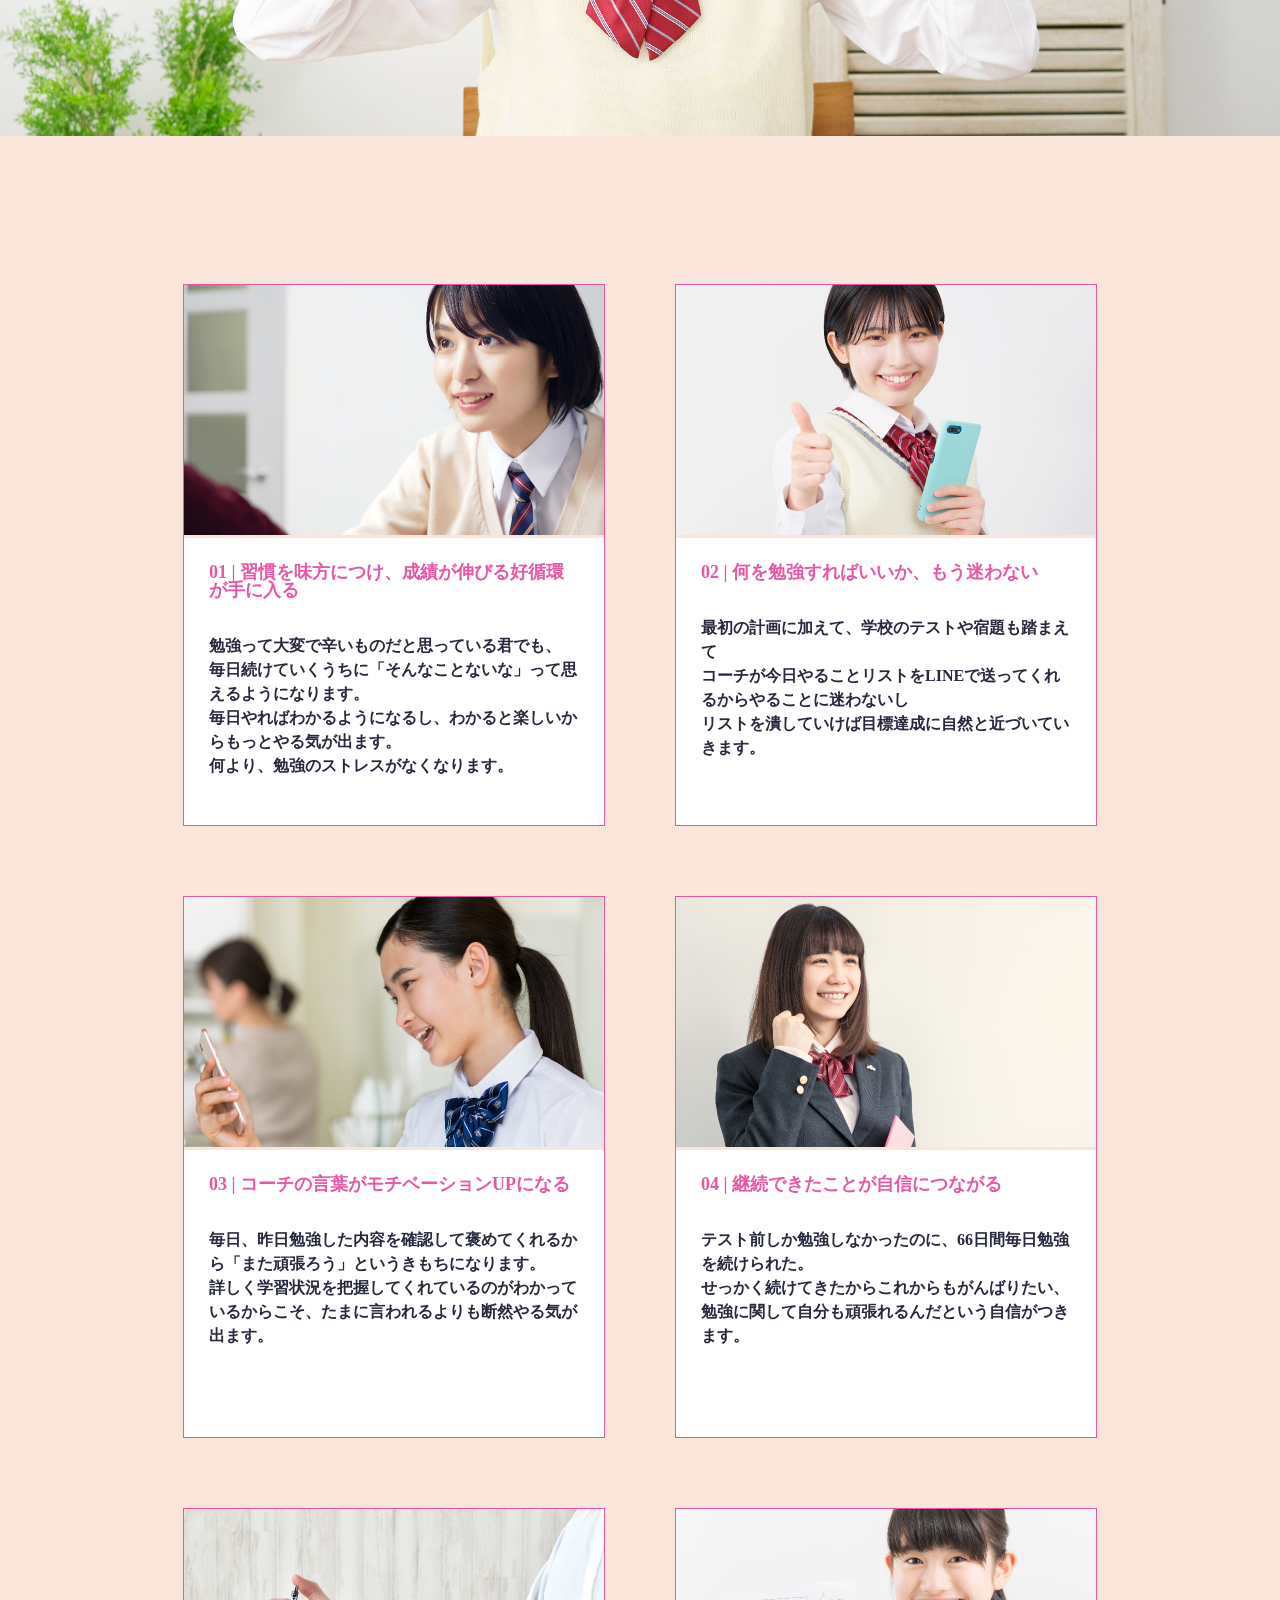
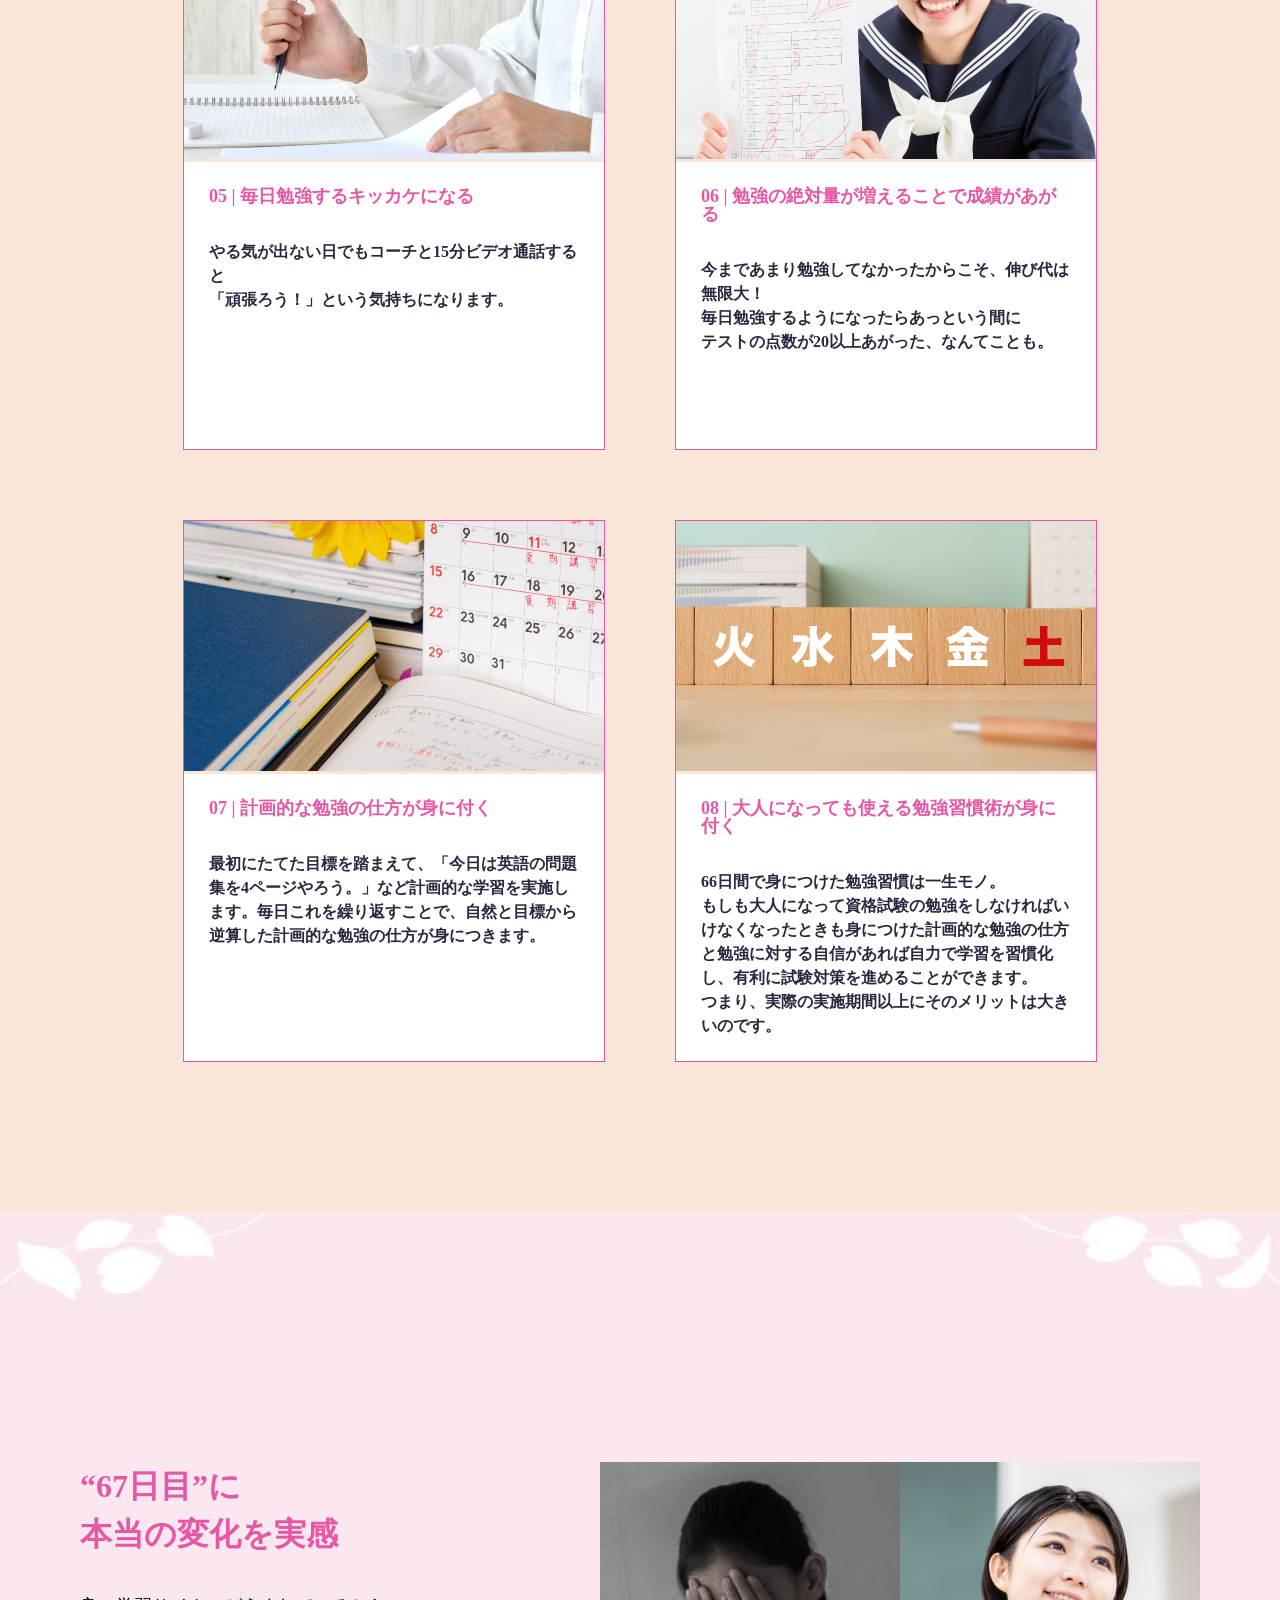
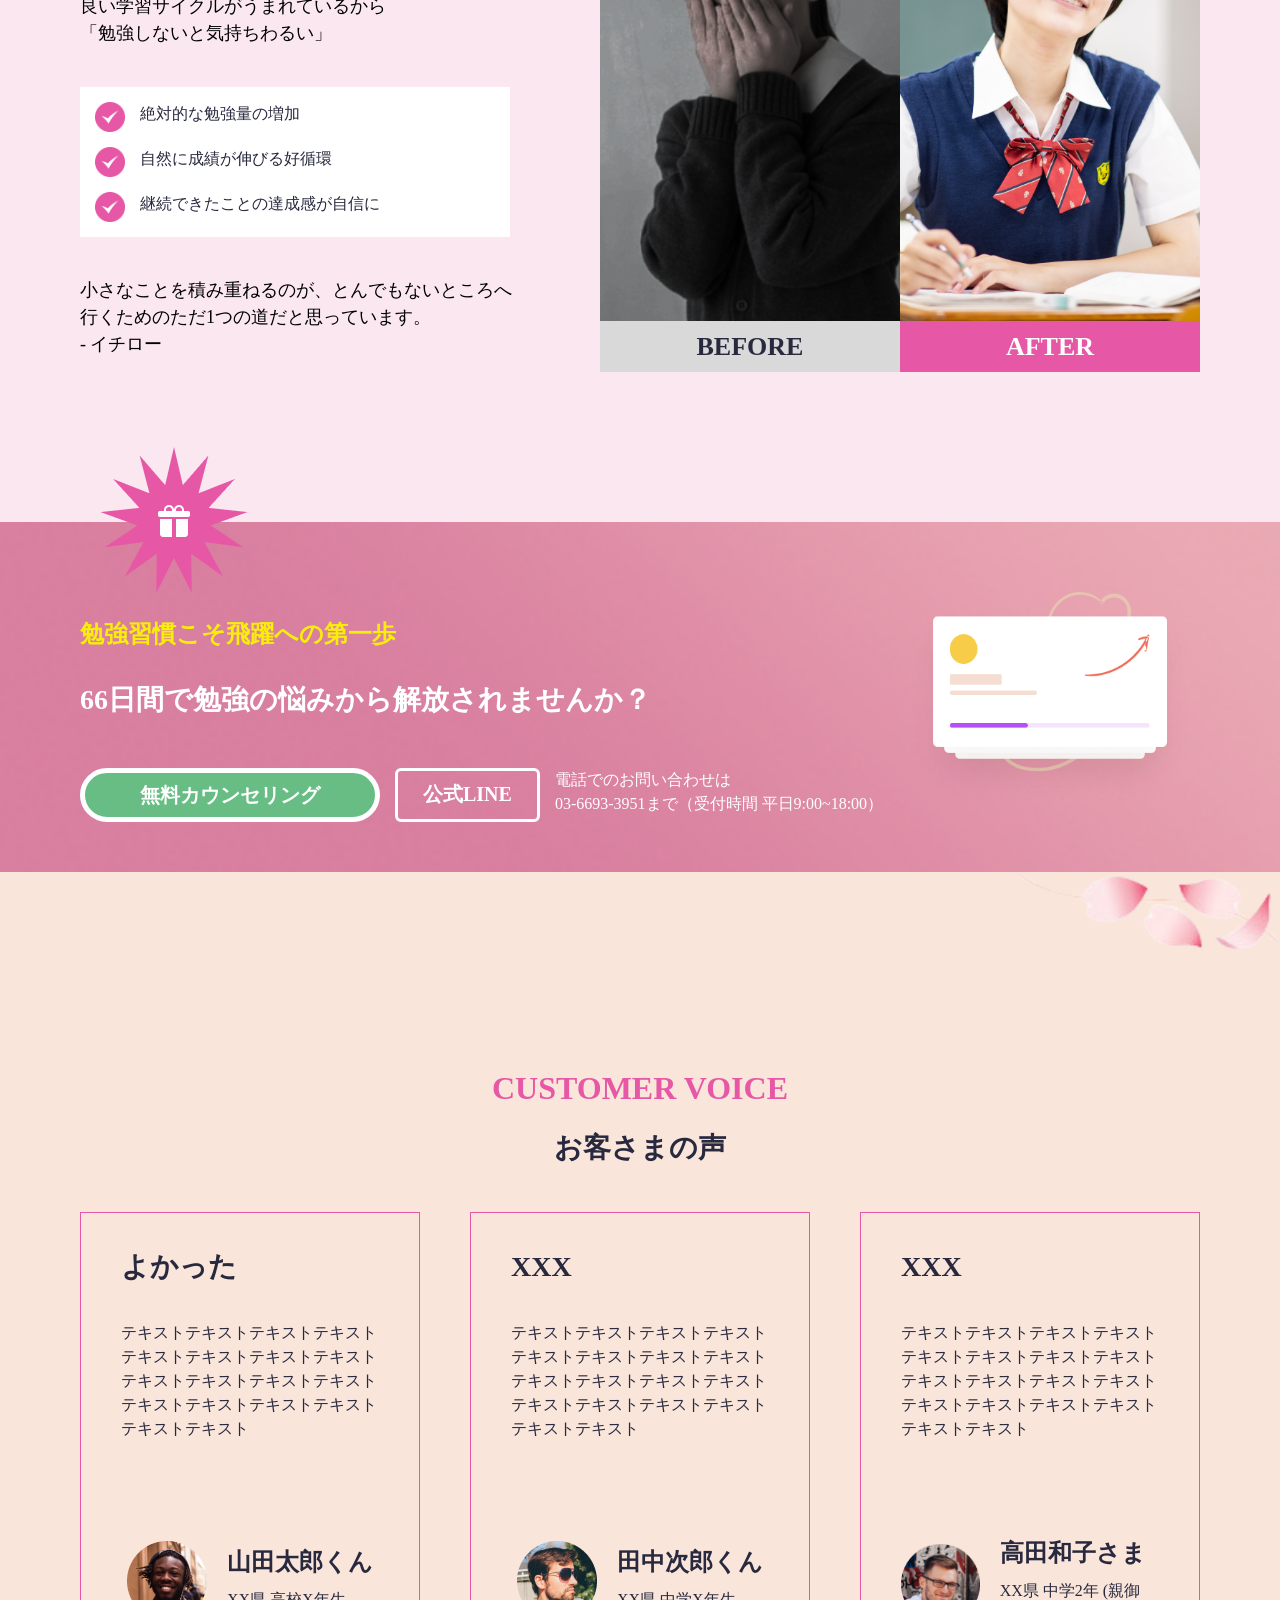
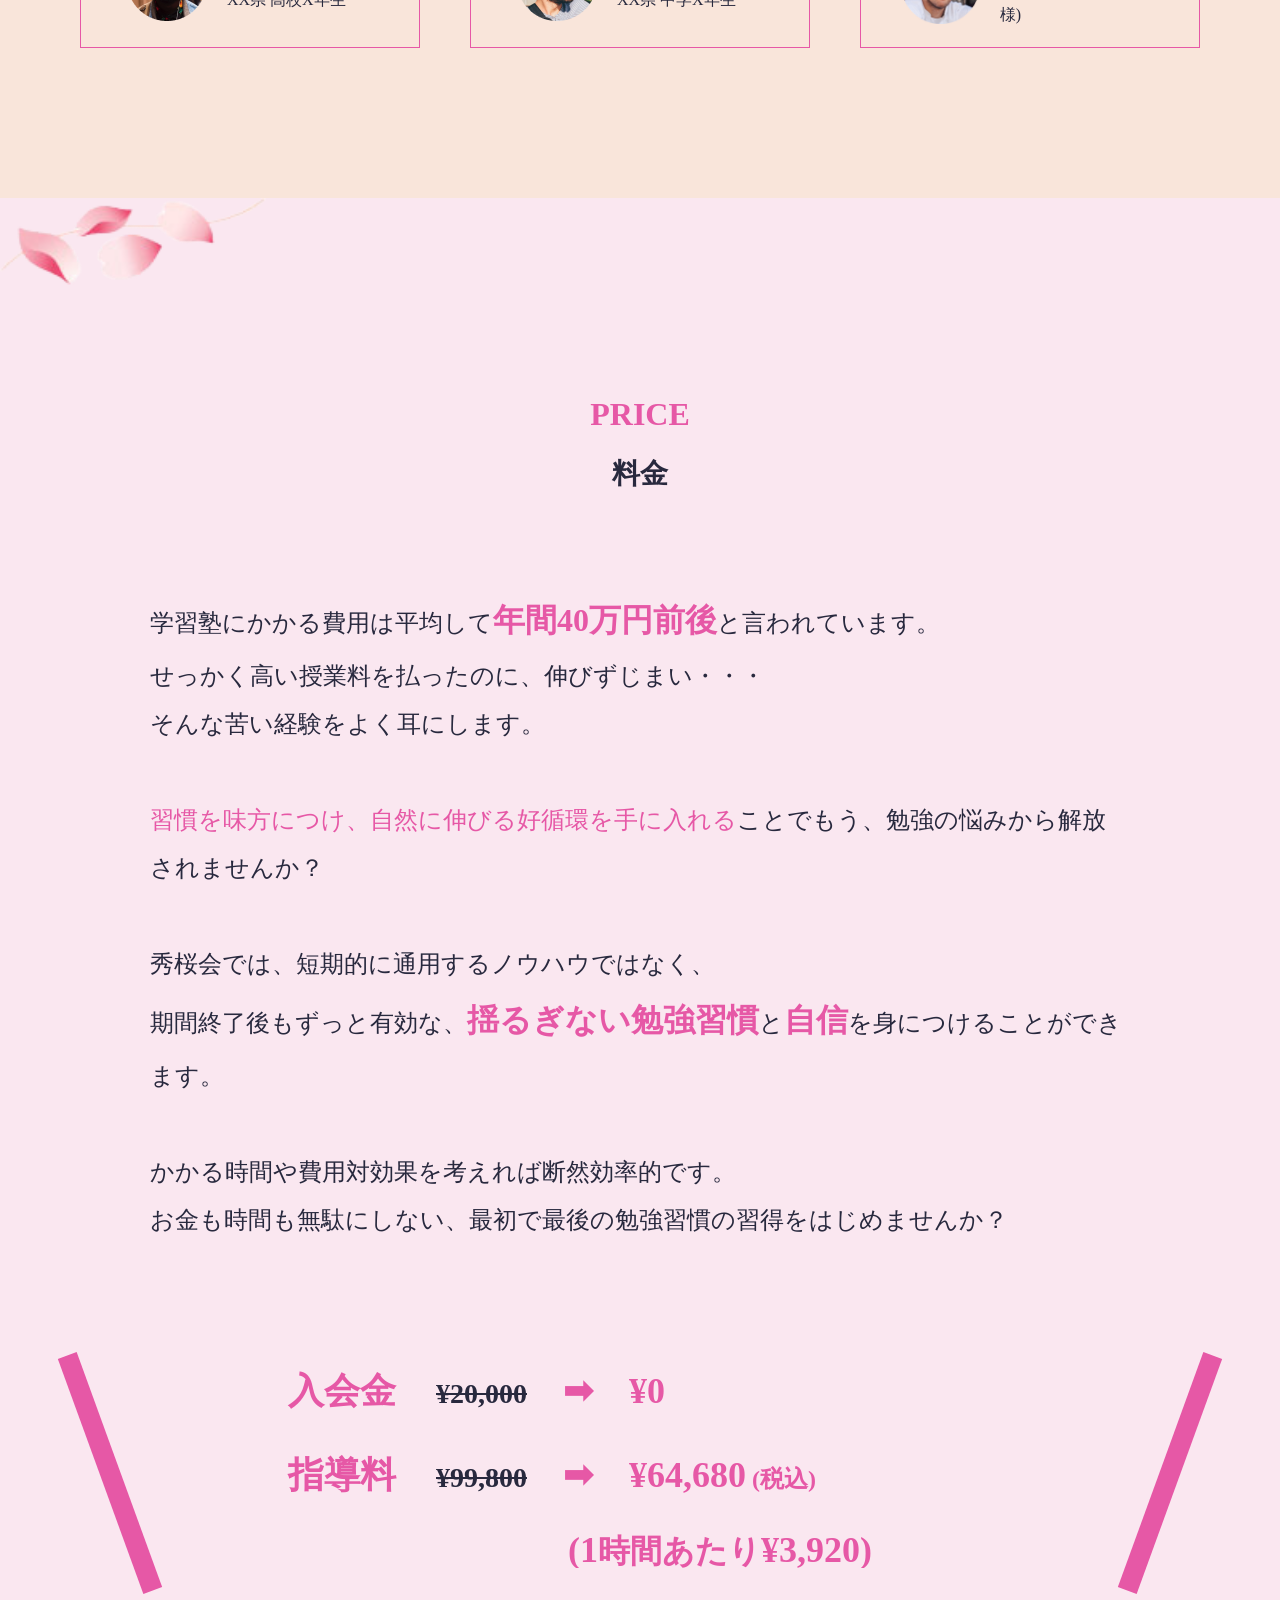
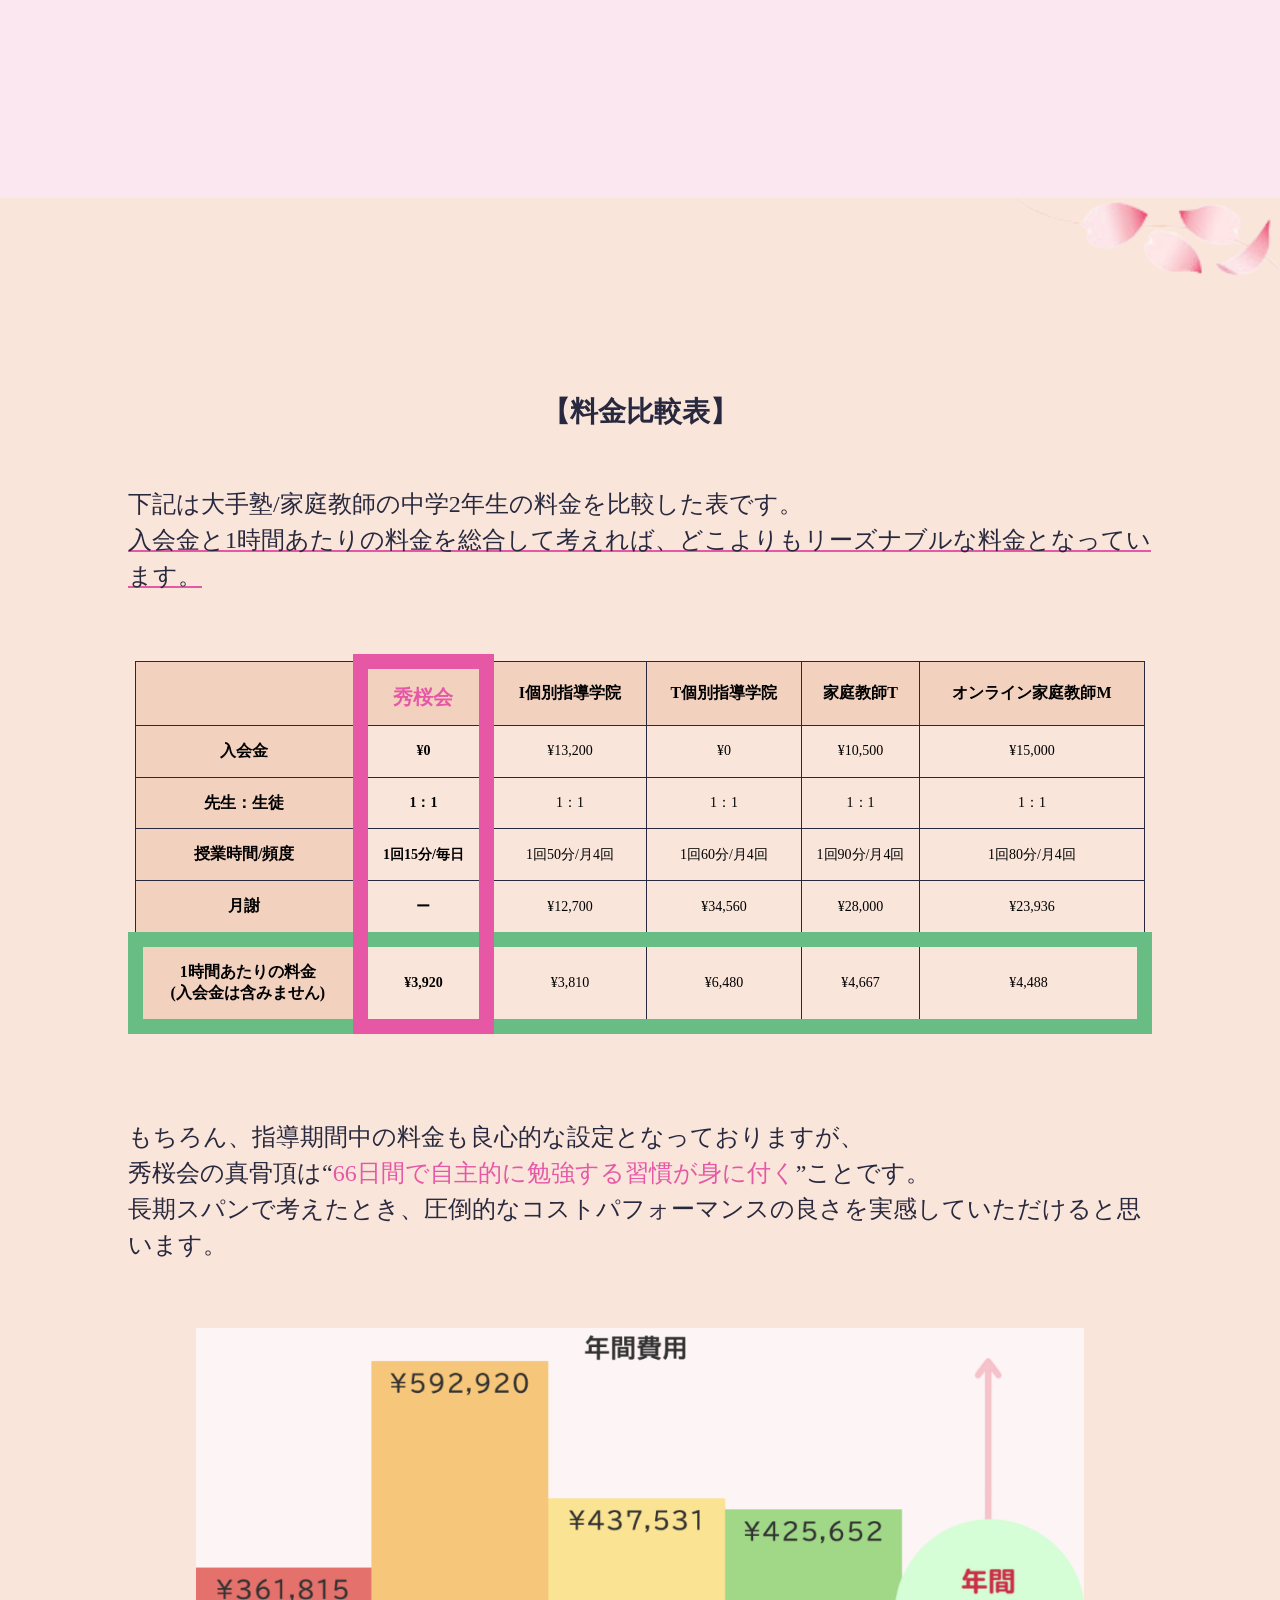
==== commit a32490bd: "Add files via upload" ====
--- a/online-teacher/index.html
+++ b/online-teacher/index.html
@@ -14,7 +14,9 @@
 </head>
 <body>
   <header>
-    <div class="logo" style="z-index: 3"><img src="./images/logo-header.jpg" alt="ロゴ"></div>
+    <div class="logo">
+      <img src="./images/logo-header.jpg" alt="ロゴ">
+    </div>
     <nav id="menu">
       <ul>
         <li><a href="#service">サービス</a></li>
@@ -451,9 +453,7 @@
         <p>実際に担当予定のコーチで、毎日15分のコーチングを体感いただけます。<br>コーチとの相性を確認してから始められるから安心です。<br>なお、無料体験授業の期間は66日には含まれません。</p>
       </div>
       <div class="days">
-        <div class="rectangle03"></div>
-        <div class="rectangle04"></div>
-        <h2>無料体験授業　7日間</h2>
+        <h2><span>＼ </span>無料体験授業 7日間<span> ／</span></h2>
         <p>さらに！いまだけ無料体験授業を受けていただいたすべての方に<br><span>Amazonギフト券1,000円分</span>を贈呈いたします。<br>もちろん、入会有無にかかわらず、7日間受けていただいた方、全員が対象です。</p>
       </div>
       <p id="text02">無料体験を受けたからと言って、必ず入会する必要はありません!!<br>秀桜会のサービスってどんな感じなんだろう？<br>ちょっと塾と比べてみたい。<br>気になったら気軽にお試しOKです。<br>無料体験授業を機に営業活動を始めることも絶対にありません。</p>
--- a/online-teacher/css/styles.css
+++ b/online-teacher/css/styles.css
@@ -8,7 +8,6 @@
   width: calc(100% - 160px);
   text-align: center;
   margin: 0 auto;
-  /* background-color: #fff; */
 }
 
 .decoration {
@@ -92,15 +91,40 @@
   box-sizing: border-box;
   display: flex;
   justify-content: space-between;
-  padding: 15px 40px 15px 40px;
-  position: absolute;
+  padding: 0px 40px 0px 40px;
+  position: fixed;
   top: 0;
   z-index: 2;
 }
 
+header img {
+  width: 88px;
+  height: 88px;
+  object-fit: cover;
+  z-index: 3;
+}
+
+.logoShow {
+  width: 55px;
+  height: 55px;
+  object-fit: cover;
+  z-index: 3;
+}
+
+.bgColor {
+  background-color: #DD8AA5;
+  background-size: cover;
+  opacity: 0.9;
+} 
+
 header nav ul {
   display: flex;
   padding-top: 40px;
+}
+
+.ulShow {
+  display: flex;
+  padding-top: 20px;
 }
 
 header nav ul li + li {
@@ -118,11 +142,13 @@
   opacity: 0.7;
 }
 
-#sp-menu,
-#modal,
-#sp-close {
+header #sp-menu,
+header #modal,
+header #sp-close {
   display: none;
 }
+
+
 
 /* ---------- hero section ---------- */
 .hero {
@@ -134,6 +160,11 @@
   background-size: cover;
   background-position: left;
   position: relative;
+}
+
+header #menu {
+  display: block;
+  z-index: 3;
 }
 
 .main-message {
@@ -336,9 +367,11 @@
 
 .about .info {
   display: flex;
+  justify-content: center;
   flex-direction: row-reverse;
-  width: 100%;
-  margin: 0 auto;
+  width: 90%;
+  margin: 0 auto;
+  gap: 40px;
 }
 
 .about .info .desc {
@@ -555,11 +588,12 @@
 
 .benefit .overview h3 {
   padding: 50px 0 110px 0;
+  line-height: 1.5;
 }
 
 .benefit .content {
-  width: 580px;
-  height: 520px;
+  width: 420px;
+  height: 540px;
   border: 1px solid #E658A6;
 }
 
@@ -575,18 +609,18 @@
 
 .benefit .content .text {
   text-align: left;
-  height: 217px;
+  height: 237px;
   background-color: #fff;
   padding: 25px;
 }
 
 .benefit .content .text h5 {
-  font-size: 20px;
+  font-size: 18px;
   color: #E658A6;
 }
 
 .benefit .content .text p {
-  font-size: 18px;
+  font-size: 16px;
   font-weight: bold;
   padding-top: 35px;
 }
@@ -713,11 +747,13 @@
 .central-cv .cv .text h1 {
   color: #fff;
   padding: 40px 0 30px 0;
+  font-size: 28px;
 }
 
 .central-cv .cv .text h2 {
   color: #F8EE0A;
   padding-top: 100px;
+  font-size: 24px;
 }
 
 .central-cv .cv .btn {
@@ -755,8 +791,9 @@
 }
 
 .central-cv .cv .image img {
-  width: 340px;
-  height: 250px;
+  width: 300px;
+  height: 220px;
+  margin-top: -30px;
 }
 
 /* ----------  customer-voice section ---------- */
@@ -861,7 +898,7 @@
 #price .price-main .guide {
   display: flex;
   align-items: center;
-  padding-left: 130px;
+  padding-left: 80px;
   text-align: left;
   gap: 40px;
   padding-bottom: 30px;
@@ -872,13 +909,13 @@
 #price .price-main .join h2,
 #price .price-main .guide h2,
 #price .price-main .supplement h2 {
-  font-size: 42px;
+  font-size: 36px;
 }
 
 #price .price-main .join p,
 #price .price-main .guide p {
   color: #E658A6;
-  font-size: 42px;
+  font-size: 36px;
   font-weight: bold;
 }
 
@@ -886,13 +923,13 @@
 #price .price-main .guide p span {
   color: #28293E;
   text-decoration: line-through;
-  font-size: 32px;
+  font-size: 28px;
 }
 
 #price .price-main .guide p span:last-child {
   text-decoration: none;
   color: #E658A6;
-  font-size: 28px;
+  font-size: 24px;
 }
 
 #price .price-main .supplement {
@@ -904,25 +941,25 @@
 }
 
 #price .price-main .supplement span {
-  font-size: 36px;
+  font-size: 32px;
 }
 
 #price .price-main .rectangle01 {
   position: absolute;
-  bottom: 270px;
+  bottom: 200px;
   left: 100px;
   width: 20px;
-  height: 270px;
+  height: 250px;
   transform: rotate(-20deg);
   background-color: #E658A6;
 }
 
 #price .price-main .rectangle02 {
   position: absolute;
-  bottom: 270px;
+  bottom: 200px;
   right: 100px;
   width: 20px;
-  height: 270px;
+  height: 250px;
   transform: rotate(20deg);
   background-color: #E658A6;
 }
@@ -955,6 +992,12 @@
 .cost .cost-table table {
   width: 100%;
   margin: 0 auto;
+}
+
+.cost .cost-table table .head th {
+  padding-left: 5px;
+  padding-right: 5px;
+  vertical-align: middle;
 }
 
 .cost .cost-table table th {
@@ -962,6 +1005,7 @@
   border: 1px solid #28293E;
   padding-top: 15px;
   padding-bottom: 15px;
+  line-height: 1.3;
 }
 
 .cost .cost-table table tr,
@@ -1039,6 +1083,11 @@
   font-size: 48px;
 }
 
+.cost .head #online span {
+  color: #000;
+  font-size: 16px;
+}
+
 /* ----------  trial section ---------- */
 .trial {
   width: 100%;
@@ -1073,7 +1122,6 @@
 }
 
 .trial .days {
-  position: relative;
   width: 80%;
   height: 350px;
   margin: 50px auto 0;
@@ -1088,24 +1136,11 @@
   width: 95%;
 }
 
-.trial .days .rectangle03 {
-  position: absolute;
-  top: 50px;
-  left: 150px;
-  width: 7px;
-  height: 70px;
-  transform: rotate(-30deg);
-  background-color: #E658A6;
-}
-
-.trial .days .rectangle04 {
-position: absolute;
-top: 50px;
-right: 150px;
-width: 7px;
-height: 70px;
-transform: rotate(30deg);
-background-color: #E658A6;
+.trial .days h2 span {
+  font-size: 64px;
+  margin-right: 20px;
+  margin-left: 20px;
+  vertical-align: middle;
 }
 
 /* ----------  message section ---------- */
@@ -1142,7 +1177,7 @@
 
 .message .sub-text p {
   width: 100%;
-  margin-left: 150px;
+  margin: 0 auto;
 }
 
 .message .sub-text span {
@@ -1278,7 +1313,7 @@
 }
 
 footer .footer-menu {
-  margin-right: 200px;
+  margin-right: 100px;
 }
 
 footer .footer-menu h2 {
--- a/online-teacher/css/mediastyles.css
+++ b/online-teacher/css/mediastyles.css
@@ -1,5 +1,5 @@
 /* ----------  media medium screen ---------- */
-@media (max-width: 1395px) {
+@media (max-width: 1100px) {
   h1 {
     font-size: 36px;
   }
@@ -85,14 +85,78 @@
     padding: 10px 20px;
   }
 
+  header #menu {
+    display: none;
+    z-index: 3;
+  }
+
+  .show {
+    display: block;
+  }
+
+  header #menu ul {
+    display: block;
+    margin-top: 100px;
+    text-align: center;
+  }
+
+  header #menu ul li + li {
+    margin-left: 0;
+    margin-top: 50px;
+  }
+
+  header #menu ul li:last-child {
+    margin-top: 50px;
+  }
+
+  header ul li a {
+    font-size: 18px;
+  }
+
+  header #sp-menu {
+    display: block;
+  }
+
+  header #sp-menu,
+  header #sp-close {
+    color: #fff;
+    font-size: 48px;
+    margin-top: 10px;
+    cursor: pointer;
+    z-index: 4;
+  }
+
+  header #modal {
+    display: none;
+  }
+
+  .mdShow {
+    width: 100%;
+    height: 650px;
+    background-color: #DD8AA5;
+    position: absolute;
+    top: 0;
+    left: 0;
+    z-index: 2;
+  }
+
  /* ---------- about section ---------- */
    .about {
-    height: 920px;
+    height: auto;
+    padding-bottom: 120px;
    }
 
    .about .triangle {
     left: 45%;
    }
+
+   .about .info {
+    display: flex;
+    flex-direction: row-reverse;
+    width: 90%;
+    margin: 0 auto;
+    gap: 30px;
+  }
 
    .about img {
     width: 350px;
@@ -109,7 +173,8 @@
 
   /* ---------- profile section ---------- */
    .profile {
-    height: 1200px;
+    height: auto;
+    padding-bottom: 120px;
    }
 
    .profile h2 {
@@ -132,7 +197,8 @@
 
 /* ---------- service section ---------- */
   #service {
-    height: 2300px;
+    height: auto;
+    padding-bottom: 120px;
   }
 
   #service .overview h2 {
@@ -160,7 +226,8 @@
 
 /* ---------- benefit section ---------- */
 .benefit {
-  height: 3000px;
+  height: auto;
+  padding-bottom: 120px;
 }
 
 .benefit .overview {
@@ -168,38 +235,40 @@
 }
 
 .benefit .overview img {
-  height: 550px;
+  height: 450px;
 }
 
 .benefit .content {
-  width: 460px;
-  height: 420px;
+  width: 300px;
+  height: auto;
+  background-color: #fff;
 }
 
 .benefit .content img {
-  height: 200px;
+  height: auto;
 }
 
 .benefit .content .text {
-  height: 188px;
+  height: fit-content;
   padding: 15px;
 }
 
 .benefit .content .text h5 {
-  font-size: 16px;
+  font-size: 14px;
 }
 
 .benefit .content .text p {
-  font-size: 14px;
+  font-size: 12px;
 }
 
 .benefit .contents {
-  gap: 50px;
+  gap: 40px;
 }
 
 /* ---------- change section ---------- */
 .change {
-  height: 750px;
+  height: auto;
+  padding-bottom: 120px;
 }
 
 .changes {
@@ -215,7 +284,7 @@
 }
 
 .changes .check {
-  width: 360px;
+  width: 90%;
   margin-top: 30px;
   margin-bottom: 30px;
 }
@@ -226,20 +295,53 @@
 }
 
 .changes .check-pic {
-  width: 500px;
+  margin-left: 30px;
+  display: block;
+  width: 300px;
+}
+
+.change .check-pic img {
+  width: 100%;
+  height: 85%;
+  object-fit: cover;
+  object-position: top;
 }
 
 .changes .check-pic .before {
-  height: 420px;
+  width: 100%;
+  height: 200px;
 }
 
 .changes .check-pic .after {
-  height: 420px;
+  width: 100%;
+  height: 200px;
+  margin-top: 20px;
+}
+
+.changes .check-pic .before h4 {
+  font-size: 14px;
+  padding-top: 7px;
+}
+
+.changes .check-pic .after h4 {
+  font-size: 14px;
+  padding-top: 7px;
 }
 
 /* ---------- central-cv section ---------- */
+.central-cv #icon {
+  top: -50px;
+  left: 50px;
+  width: 100px;
+  height: 100px;
+}
+
 .central-cv .cv .text h1 {
-  font-size: 28px;
+  font-size: 24px;
+}
+
+.central-cv .cv .text h2 {
+  font-size: 20px;
 }
 
 .central-cv .cv .btn button {
@@ -248,17 +350,29 @@
 
 .central-cv .cv .btn p,
 .central-cv .cv .btn a {
-  font-size: 18px;
+  font-size: 16px;
 }
 
 .central-cv .cv .btn .tel p {
   padding-top: 5px;
-  font-size: 14px;
-}
+  font-size: 12px;
+}
+
+.central-cv .cv .image img {
+  width: 250px;
+  height: 200px;
+  margin-top: -20px;
+} 
 
 /* ---------- customer-voice section ---------- */
 .customer-voice {
-  height: 800px;
+  height: auto;
+  padding-bottom: 120px;
+}
+
+.customer-voice .voices {
+  width: calc((100% - 50px)/2);
+  flex-wrap: wrap;
 }
 
 .customer-voice .text h2 {
@@ -278,9 +392,17 @@
   font-size: 14px;
 }
 
+.customer-voice .voices .student01,
+  .customer-voice .voices .student02,
+  .customer-voice .voices .student03 {
+    padding-bottom: 40px;
+    gap: 40px;
+  }
+
 /* ---------- price section ---------- */
 #price {
-  height: 1400px;
+  height: auto;
+  padding-bottom: 120px;
 }
 
 #price .text {
@@ -295,48 +417,58 @@
 
 #price .price-main .join,
 #price .price-main .guide {
-  padding-left: 80px;
+  width: 90%;
+  padding-left: 100px;
 }
 
 #price .price-main .join h2,
 #price .price-main .guide h2,
 #price .price-main .supplement h2 {
-  font-size: 36px;
+  font-size: 32px;
 }
 
 #price .price-main .join p,
 #price .price-main .guide p {
-  font-size: 36px;
+  font-size: 32px;
 }
 
 #price .price-main .join p span,
 #price .price-main .guide p span {
-  font-size: 26px;
+  font-size: 20px;
+}
+
+#price .price-main .supplement {
+  width: 90%;
+  padding-left: 180px;
 }
 
 #price .price-main .supplement span {
-  font-size: 28px;
+  font-size: 24px;
 }
 
 #price .price-main .rectangle01 {
-  bottom: 200px
+  bottom: 100px;
+  width: 15px;
+  height: 220px;
 }
 
 #price .price-main .rectangle02 {
-  bottom: 200px
+  bottom: 100px;
+  width: 15px;
+  height: 220px;
 }
 
 /* ----------  cost section ---------- */
 .cost .text p {
-  width: 70%;
+  width: 80%;
 }
 
 .cost .cost-table {
-  width: 70%;
+  width: 80%;
 }
 
 .cost .year-cost {
-  width: 70%;
+  width: 80%;
 }
 
 .cost .year-cost p {
@@ -347,9 +479,23 @@
   font-size: 40px;
 }
 
+.cost .head #online {
+  padding: 0;
+  margin: 0;
+  width: 15%;
+}
+
+.cost .head #online span {
+  color: #000;
+  display: inline-block;
+  line-height: 1.3;
+  font-size: 16px;
+}
+
 /* ----------  trial section ---------- */
 .trial {
-  height: 1300px;
+  height: auto;
+  padding-bottom: 120px;
 }
 
 .trial p,
@@ -363,25 +509,27 @@
 
 .trial .days {
   width: 65%;
-  height: 300px;
+  height: 350px;
   padding: 60px 20px 60px 20px;
 }
 
-.trial .days .rectangle03 {
-  top: 40px;
-}
-
-.trial .days .rectangle04 {
-  top: 40px;
-}
+.trial .days h2 span {
+  font-size: 36px;
+  margin-right: 10px;
+  margin-left: 10px;
+  vertical-align: middle;
+}
+
 
 /* ----------  message section ---------- */
 .message {
-  height: 1300px;
+  height: auto;
+  padding-bottom: 120px;
+  background-position: center;
 }
 
 .message .text h4 {
-  font-size: 32px;
+  font-size: 28px;
 }
 
 .message .sub-text {
@@ -389,23 +537,56 @@
 }
 
 .message .sub-text span {
-  font-size: 28px;
+  font-size: 24px;
 }
 
 .message .sub-text #pink {
-  font-size: 20px;
+  font-size: 18px;
 }
 
 /* ----------  flow section ---------- */
+.flow {
+  height: auto;
+  padding-bottom: 120px;
+}
+#flow .text h2 {
+  padding-top: 150px;
+}
+
+#flow .text h3 {
+  padding: 30px 0 100px 0;
+}
+
 #flow .supports {
-  width: 70%;
-  padding: 0 80px 80px 80px;
+  width: 85%;
+  margin: 0 auto;
+  padding: 0;
+}
+
+#flow .supports .support img {
+  width: 100%;
+  height: 250px;
+}
+
+#flow .supports .support {
+  display: block;
+  padding-bottom: 50px;
+}
+
+#flow .supports .support + .support {
+  padding-top: 50px;
+}
+
+#flow .supports .support h3 {
+  text-align: left;
+  padding-top: 50px;
+  padding-bottom: 50px;
 }
 
 /* ----------  last-message section ---------- */
 .last-message,
 .last-message .background {
-  height: 1800px;
+  height: 2000px;
 }
 
 .last-message .background .desc {
@@ -421,6 +602,10 @@
   font-size: 14px;
 }
 
+footer .footer-menu {
+  margin-right: 50px;
+}
+
 footer .sns {
   padding-bottom: 30px;
   margin-top: -10px;
--- a/online-teacher/css/mediastyles-sp.css
+++ b/online-teacher/css/mediastyles-sp.css
@@ -33,6 +33,26 @@
 
   header #menu {
     display: none;
+    z-index: 3
+  }
+
+  .show {
+    display: block;
+  }
+
+  header #menu ul {
+    display: block;
+    margin-top: 30px;
+    text-align: center;
+  }
+
+  header #menu ul li + li {
+    margin-left: 0;
+    margin-top: 20px;
+  }
+
+  header #menu ul li:last-child {
+    margin-top: 30px;
   }
 
   header #sp-menu {
@@ -42,9 +62,24 @@
   header #sp-menu,
   header #sp-close {
     color: #fff;
-    font-size: 32px;
+    font-size: 36px;
     margin-top: 5px;
     cursor: pointer;
+    z-index: 4;
+  }
+
+  header #modal {
+    display: none;
+  }
+
+  .mdShow {
+    width: 100%;
+    height: 400px;
+    background-color: #DD8AA5;
+    position: absolute;
+    top: 0;
+    left: 0;
+    z-index: 2;
   }
 
   header ul li a {
@@ -149,7 +184,11 @@
   /* ----------  hero ---------- */
   .worry {
     height: auto;
-    padding-bottom: 100px;
+    padding-bottom: 50px;
+  }
+
+  .worry h1 {
+    font-size: 16px;
   }
 
   .worry h1 span {
@@ -158,17 +197,18 @@
   }
 
   .worry h3 {
-    line-height: 40px;
+    line-height: 30px;
     padding-top: 20px;
   }
 
   .worry img {
-    width: 300px;
-    height: 250px;
+    width: 80%;
+    height: 200px;
+    object-fit: cover;
   }
 
   .worry .info {
-    padding-top: 50px;
+    padding-top: 30px;
   }
 
   .worry .info .desc01,
@@ -177,13 +217,13 @@
   }
 
   .worry h1:last-child {
-    padding-top: 50px;
+    padding-top: 30px;
   }
 
   /* ---------- about section ---------- */
   .about {
     height: auto;
-    padding-bottom: 100px;
+    padding-bottom: 50px;
   }
 
   .about .triangle {
@@ -196,21 +236,22 @@
   }
 
   .about img {
-    width: 95%;
-    height: 300px;
+    width: 90%;
+    height: 200px;
     object-fit: cover;
   }
 
   .about h1 {
-    padding-top: 100px;
+    font-size: 16px;
+    padding-top: 80px;
   }
   
   .about h2 {
-    padding: 70px 0 30px 0;
+    padding: 40px 0 30px 0;
   }
 
   .about h3 {
-    padding-bottom: 70px;
+    padding-bottom: 30px;
   }
 
   .about .info {
@@ -219,8 +260,8 @@
 
   .about .info .desc p:first-child {
     width: 100%;
-    padding-top: 50px;
-    font-size: 16px;
+    padding-top: 30px;
+    font-size: 12px;
     margin-left: 10px;
   }
 
@@ -230,14 +271,14 @@
 
   .about .info .desc p:last-child {
     width: 100%;
-    font-size: 14px;
+    font-size: 10px;
     margin-left: 10px;
   }
 
   /* ---------- profile section ---------- */
   .profile {
     height: auto;
-    padding-bottom: 100px;
+    padding-bottom: 50px;
   }
 
   .profile #pc-profile {
@@ -246,15 +287,11 @@
 
   .profile #sp-profile {
     display: block;
-    width: 100%;
-    margin: 0 auto;
-  }
-
-  .profile #sp-profile {
-    width: 300px;    
-    height: 300px;
+    width: 90%;
+    height: 200px;
     object-fit: cover;
     object-position: right;
+    margin: 0 auto;
   }
 
   .profile h2 {
@@ -262,7 +299,7 @@
   }
 
   .profile h3 {
-    padding: 30px 0 60px 0;
+    padding: 30px 0 30px 0;
   }
 
   .profile .info {
@@ -271,24 +308,25 @@
 
   .profile .info .desc p {
     width: 95%;
-    font-size: 16px;
-    padding-top: 50px;
+    font-size: 12px;
+    padding-top: 30px;
     padding-left: 12px;
   }
 
   .profile .info .desc p span {
-    font-size: 20px;
+    font-size: 14px;
   }
 
   /* ---------- service section ---------- */
   #service {
     height: auto;
-    padding-bottom: 100px;
+    padding-bottom: 50px;
   }
 
   #service .planning .schedule img {
-    width: 300px;
-    height: 300px;
+    width: 70%;
+    height: 250px;
+    object-fit: fill;
   }
 
   #service .planning .schedule img + img {
@@ -300,7 +338,7 @@
   }
 
   #service h3 {
-    padding: 30px 0 50px 0;
+    padding: 30px 0 30px 0;
   }
 
   #service .overview p,
@@ -310,17 +348,17 @@
   }
 
   #service .planning h2 {
-    padding-top: 50px;
-    padding-bottom: 40px;
+    padding-top: 40px;
+    padding-bottom: 30px;
   }
 
   #service .schedule {
     width: 100%;
-    padding: 50px 0 50px 0;
+    padding: 40px 0;
   }
 
   #service .coaching h2 {
-    padding-bottom: 40px;
+    padding-bottom: 30px;
   }
 
   #service .coaching .check {
@@ -330,20 +368,21 @@
   #service .coaching .check .content {
     width: 80%;
     margin: 0 auto;
+    margin-top: 20px;
+  }
+
+  #service .coaching .check .content h4 {
+    font-size: 16px;
+  }
+
+  #service .coaching .check .content p {
+    height: 80px;
+    font-size: 12px;
+  }
+
+  #service .coaching .coaching-pic {
+    display: block;
     margin-top: 40px;
-  }
-
-  #service .coaching .check .content h4 {
-    font-size: 18px;
-  }
-
-  #service .coaching .check .content p {
-    height: 100px;
-    font-size: 14px;
-  }
-
-  #service .coaching .coaching-pic {
-    display: block;
   }
 
   #service .coaching .coaching-pic .student {
@@ -361,12 +400,12 @@
   /* ---------- benefit section ---------- */
   .benefit {
     height: auto;
-    padding-bottom: 100px;
+    padding-bottom: 50px;
   }
 
   .benefit .overview {
-    padding-top: 100px;
-    padding-bottom: 80px;
+    padding-top: 70px;
+    padding-bottom: 50px;
   }
 
   .benefit .overview img {
@@ -374,7 +413,7 @@
   }
 
   .benefit .overview h3 {
-    padding: 40px 0;
+    padding: 30px 0;
   }
 
   .benefit .contents {
@@ -384,37 +423,38 @@
   }
 
   .benefit .content {
-    width: 400px;
-    height: 350px;
+    width: 80%;
+    height: 300px;
     margin: 0 auto;
   }
 
   .benefit .content + .content {
-    margin-top: 30px;
+    margin-top: 20px;
   }
 
   .benefit .content img {
-    height: 150px;
+    height: 120px;
   }
 
   .benefit .content .text {
-    height: 168px;
+    height: 128px;
     padding: 15px;
   }
 
   .benefit .content .text h5 {
-    font-size: 14px;
+    font-size: 12px;
+    line-height: 1.4;
   }
 
   .benefit .content .text p {
-    font-size: 12px;
+    font-size: 10px;
     padding-top: 20px;
   }
 
   /* ----------  change section ---------- */
   .change {
     height: auto;
-    padding-bottom: 100px;
+    padding-bottom: 50px;
   }
 
   .change .decoration04 {
@@ -426,49 +466,56 @@
     padding-top: 100px;
   }
 
+  .changes .text h5 {
+    font-size: 14px;
+  }
+
   .changes .text h5:last-child {
     width: 100%;
   }
 
   .changes .check {
-    width: 90%;
+    width: 100%;
   }
 
   .changes .check .check-text p {
-    font-size: 14px;
+    font-size: 12px;
   }
 
   .changes .check-pic {
     width: 100%;
-    margin-top: 40px;
+    display: flex;
+    margin-top: 30px;
+    margin-left: 0;
   }
 
   .changes .check-pic .before {
-    height: 230px;
+    height: 200px;
   }
 
   .changes .check-pic .before h4 {
-    padding-top: 5px;
+    padding-top: 6px;
   }
 
   .changes .check-pic .after {
-    height: 230px;
+    height: 200px;
+    margin-top: 0;
   }
 
   .changes .check-pic .after h4 {
-    padding-top: 5px;
+    padding-top: 6px;
   }
 
   /* ----------  central-cv section ---------- */
   .central-cv {
-    height: 650px;
+    height: 550px;
   }
 
   .central-cv #icon {
-    top: -50px;
-    left: 30px;
-    width: 100px;
-    height: 100px;
+    top: -40px;
+    left: 20px;
+    width: 80px;
+    height: 80px;
   }
 
   .central-cv .cv {
@@ -479,18 +526,20 @@
 
   .central-cv .cv .text h1 {
     text-align: center;
+    font-size: 16px;
+    line-height: 1.5;
+  }
+
+  .central-cv .cv .text h2 {
     font-size: 18px;
-  }
-
-  .central-cv .cv .text h2 {
-    font-size: 22px;
+    padding-top: 50px;
     text-align: center;
   }
 
   .central-cv .cv .btn {
     display: block;
     position: absolute;
-    top: 220px;
+    top: 165px;
     left: 25%;
   }
 
@@ -505,33 +554,36 @@
 
   .central-cv .cv .btn .tel a {
     display: block;
-    width: 30%;
+    width: 40%;
     text-align: center;
     padding-top: 5px;
-    margin: 20px 30px 0 55px;
+    margin: 30px 20px 20px 55px;
   }
 
   .central-cv .cv .btn .tel p {
-    margin: 20px 0 0 -30px;
-    font-size: 14px;
+    margin: 20px 0 0 0;
+    font-size: 10px;
   }
 
   .central-cv .cv .image {
     padding: 0;
     margin: 0 auto;
-    width: 100%;
+    width: 90%;
   }
 
   .central-cv .cv .image img {
+    width: 70%;
+    height: 200px;
     position: absolute;
     bottom: 0;
     left: 15%;
+    margin-top: 0;
   }
 
   /* ----------  customer-voice section ---------- */
   .customer-voice {
     height: auto;
-    padding-bottom: 100px;
+    padding-bottom: 50px;
   }
 
   .customer-voice .text h2 {
@@ -547,11 +599,11 @@
   }
 
   .customer-voice .voices h4 {
-    font-size: 18px;
+    font-size: 14px;
   }
 
   .customer-voice .voices p {
-    font-size: 14px;
+    font-size: 12px;
   }
 
   .customer-voice .voices .voice01,
@@ -562,19 +614,24 @@
   .customer-voice .voices .student01,
   .customer-voice .voices .student02,
   .customer-voice .voices .student03 {
-    padding-bottom: 30px;
-    gap: 30px;
+    padding-top: 40px;
+    padding-bottom: 20px;
+    gap: 20px;
   }
 
   .customer-voice .voices .voice02 {
-    margin-top: 30px;
-    margin-bottom: 30px;
+    margin-top: 20px;
+    margin-bottom: 20px;
+  }
+
+  .customer-voice .voices {
+    width: 80%;
   }
 
   /* ----------  price section ---------- */
   #price {
     height: auto;
-    padding-bottom: 100px;
+    padding-bottom: 50px;
   }
 
   #price .text {
@@ -582,7 +639,7 @@
   }
 
   #price .text h3 {
-    padding: 30px 0 50px 0;
+    padding: 30px 0 30px 0;
   }
 
   #price .price-text .main-text {
@@ -595,70 +652,76 @@
   #price .price-text .main-text .one,
   #price .price-text .main-text .two,
   #price .price-text .main-text .three {
-  font-size: 18px;
+  font-size: 14px;
   }
 
   #price .price-main {
-    padding-top: 50px;
+    width: 100%;
+    padding-top: 40px;
   }
 
   #price .price-main .join,
   #price .price-main .guide {
     display: block;
-    padding-left: 20px;
+    padding-left: 15px;
     width: 100%;
+  }
+
+  #price .price-main .join {
+    margin-bottom: -20px;
   }
 
   #price .price-main .guide {
     padding-top: 10px;
-    padding-bottom: 20px;
+    padding-bottom: 15px;
   }
 
   #price .price-main .join h2,
   #price .price-main .guide h2,
   #price .price-main .supplement h2 {
-    font-size: 20px;
+    font-size: 14px;
   }
 
   #price .price-main .join p,
   #price .price-main .guide p {
-    font-size: 20px;
+    font-size: 12px;
   }
 
   #price .price-main .join p span,
   #price .price-main .guide p span {
-    font-size: 18px;
+    font-size: 12px;
   }
 
   #price .price-main .guide p span:last-child {
-    font-size: 15px;
+    font-size: 10px;
   }
 
   #price .price-main .supplement {
     width: 100%;
-    padding-left: 50px;
+    padding-left: 0;
+    text-align: center;
   }
 
   #price .price-main .supplement span {
-    font-size: 14px;
+    font-size: 10px;
   }
 
   #price .price-main .rectangle01 {
     position: absolute;
-    bottom: 90px;
-    left: 50px;
+    bottom: 60px;
+    left: 30px;
     width: 10px;
-    height: 200px;
+    height: 100px;
     transform: rotate(-15deg);
     background-color: #E658A6;
   }
 
   #price .price-main .rectangle02 {
     position: absolute;
-    bottom: 90px;
-    right: 50px;
+    bottom: 60px;
+    right: 30px;
     width: 10px;
-    height: 200px;
+    height: 100px;
     transform: rotate(15deg);
     background-color: #E658A6;
   }
@@ -667,7 +730,7 @@
   .cost {
     padding-top: 100px;
     height: auto;
-    padding-bottom: 100px;
+    padding-bottom: 50px;
   }
 
   .cost .text p {
@@ -737,15 +800,17 @@
 .cost .year-cost img {
   width: 100%;
   height: 400px;
+  margin-top: -40px;
+  margin-bottom: -40px;
 }
 
 .cost .year-cost p {
   padding: 0;
-  font-size: 18px;
+  font-size: 12px;
 }
 
 .cost .year-cost p span {
-  font-size: 20px;
+  font-size: 16px;
 }
 
 .cost .head #online span {
@@ -758,7 +823,7 @@
 /* ----------  trial section ---------- */
 .trial {
   height: auto;
-  padding-bottom: 100px;
+  padding-bottom: 50px;
 }
 
 .trial .text h2 {
@@ -769,44 +834,37 @@
 .trial #text02 {
   width: 100%;
   margin: 0 auto;
-  padding-top: 40px;
+  padding-top: 30px;
+  font-size: 10px;
 }
 
 .trial p span {
+  font-size: 14px;
+}
+
+.trial .days {
+  width: 95%;
+  height: 180px;
+  margin-top: 30px;
+  border: 3px solid #E658A6;
+  padding: 20px 10px 20px 10px;
+}
+
+.trial .days h2 {
+  font-size: 14px;
+}
+
+.trial .days h2 span {
   font-size: 16px;
-}
-
-.trial .days {
-  width: 90%;
-  height: 200px;
-  border: 3px solid #E658A6;
-  padding: 30px 15px 30px 15px;
-}
-
-.trial .days .rectangle03 {
-  position: absolute;
-  top: 20px;
-  left: 40px;
-  width: 5px;
-  height: 40px;
-  transform: rotate(-20deg);
-  background-color: #E658A6;
-}
-
-.trial .days .rectangle04 {
-  position: absolute;
-  top: 20px;
-  right: 40px;
-  width: 5px;
-  height: 40px;
-  transform: rotate(20deg);
-  background-color: #E658A6;
+  margin-right: 2px;
+  margin-left: 2px;
+  vertical-align: middle;
 }
 
 /* ----------  message section ---------- */
 .message {
   height: auto;
-  padding-bottom: 100px;
+  padding-bottom: 50px;
   background-position: center;
 }
 
@@ -815,11 +873,11 @@
 }
 
 .message .text h3 {
-  padding: 30px 0 50px 0;
+  padding: 30px 0 30px 0;
 } 
 
 .message .text h4 {
-  font-size: 24px;
+  font-size: 18px;
 } 
 
 .message .text h4 span {
@@ -830,12 +888,12 @@
 
 .message .sub-text {
   width: 85%;
-  padding-top: 50px;
+  padding-top: 40px;
   padding-bottom: 0;
 }
 
 .message .sub-text span {
-  font-size: 20px;
+  font-size: 18px;
 }
 
 .message .sub-text #pink {
@@ -849,7 +907,7 @@
 /* ----------  flow section ---------- */
 #flow {
   height: auto;
-  padding-bottom: 100px;
+  padding-bottom: 50px;
 }
 
 #flow .text h2 {
@@ -857,7 +915,7 @@
 }
 
 #flow .text h3 {
-  padding: 30px 0 50px 0;
+  padding: 30px 0 30px 0;
 }
 
 #flow .supports {
@@ -868,7 +926,7 @@
 
 #flow .supports .support img {
   width: 100%;
-  height: 150px;
+  height: 180px;
 }
 
 #flow .supports .support {
@@ -888,20 +946,22 @@
 
 /* ----------  last-message section ---------- */
 .last-message {
-  height: 1150px;
+  height: auto;
+  margin-bottom: 50px;
   background-position: center;
 }
 
 .last-message .background {
-  height: 1150px;
+  height: auto;
+  padding-bottom: 50px;
 }
 
 .last-message .background .text h2 {
-  padding-top: 100px;
+  padding-top: 80px;
 }
 
 .last-message .background .text h3 {
-  padding: 30px 0 50px 0;
+  padding: 30px 0 30px 0;
 } 
 
 .last-message .background .desc p {
@@ -910,7 +970,7 @@
 }
 
 .last-message .background .desc p #life {
-  font-size: 18px;
+  font-size: 16px;
 }
 
 /* ---------- footer ---------- */
@@ -922,12 +982,12 @@
   display: block;
   width: 85%;
   margin: 0 auto;
-  padding-top: 100px;
+  padding-top: 50px;
 }
 
 footer .footer-logo h2 {
-  font-size: 20px;
-  margin-bottom: 30px;
+  font-size: 18px;
+  margin-bottom: 20px;
 }
 
 footer .footer-menu {
@@ -935,32 +995,41 @@
 }
 
 footer .footer-menu ul li + li {
-  margin-top: 20px;
+  margin-top: 15px;
 }
 
 footer h2 {
-  font-size: 18px;
-  padding-bottom: 30px;
+  font-size: 16px;
+  padding-bottom: 25px;
 }
 
 footer .sns {
-  padding-bottom: 20px;
+  padding-bottom: 15px;
+}
+
+footer .policy .sns ul li {
+  width: 30px;
+  height: 30px;
+}
+
+footer .policy .sns ul li i {
+  padding-top: 6px;
+  padding-left: 2px;
 }
 
 footer p {
-  font-size: 14px;
+  font-size: 12px;
 }
 
 footer small p {
-  font-size: 14px;
-  padding-bottom: 20px;
+  font-size: 10px;
 }
 
 footer .sp-footer {
   display: flex;
   justify-content: space-between;
-  margin-top: 100px;
-  margin-bottom: 50px;
+  margin-top: 70px;
+  margin-bottom: 20px;
 }
 
 
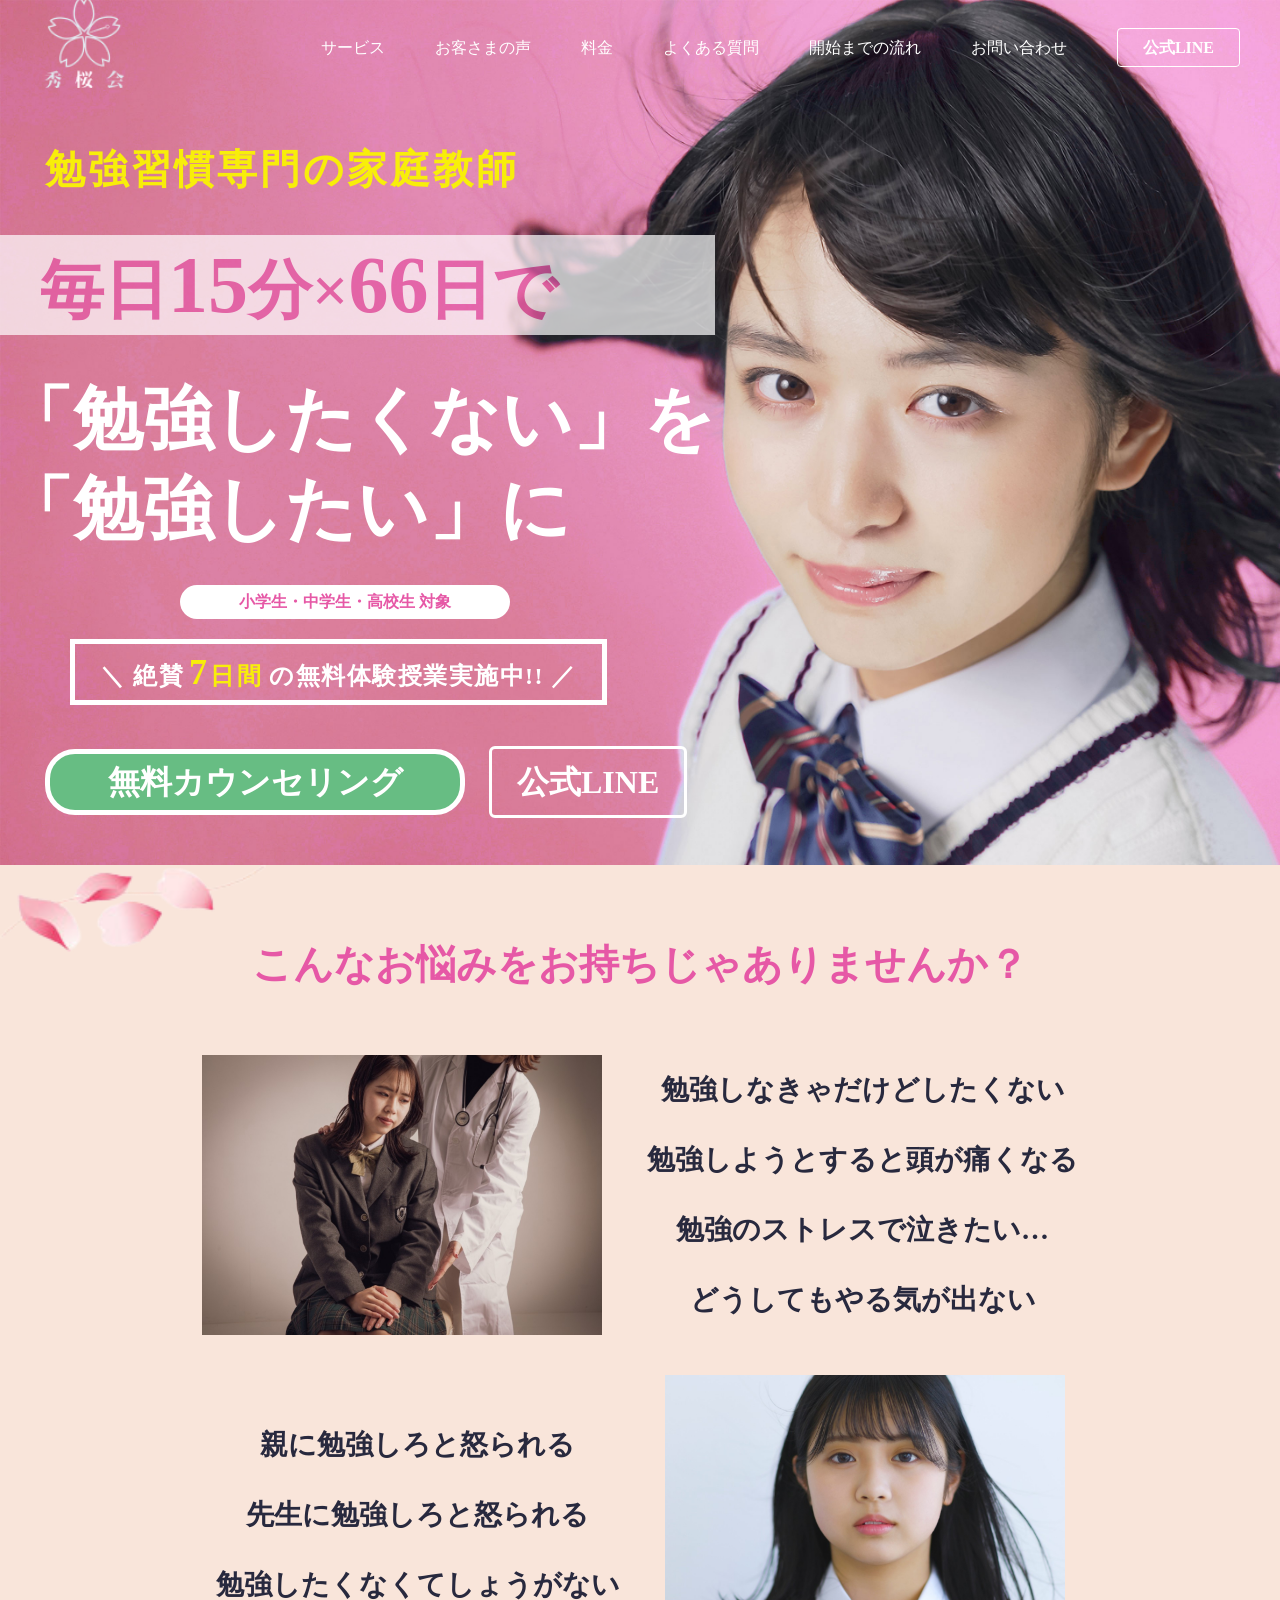
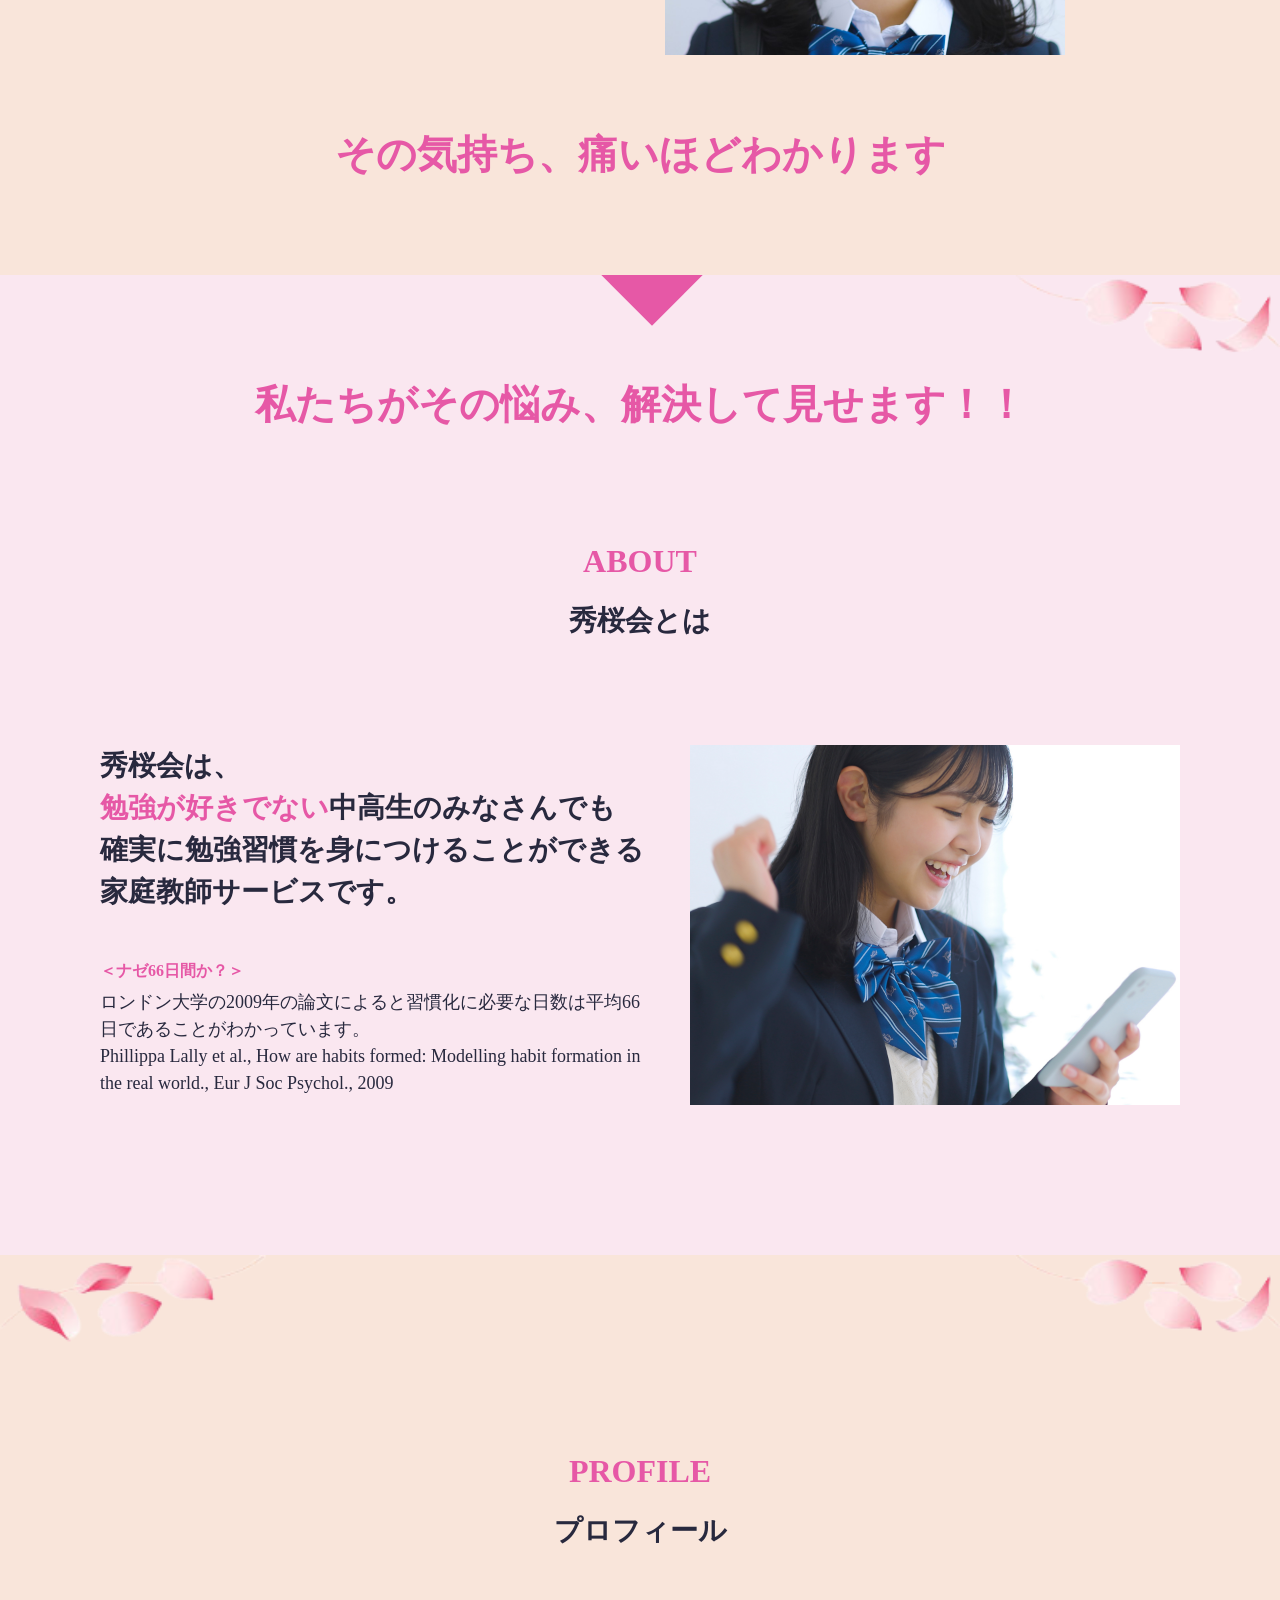
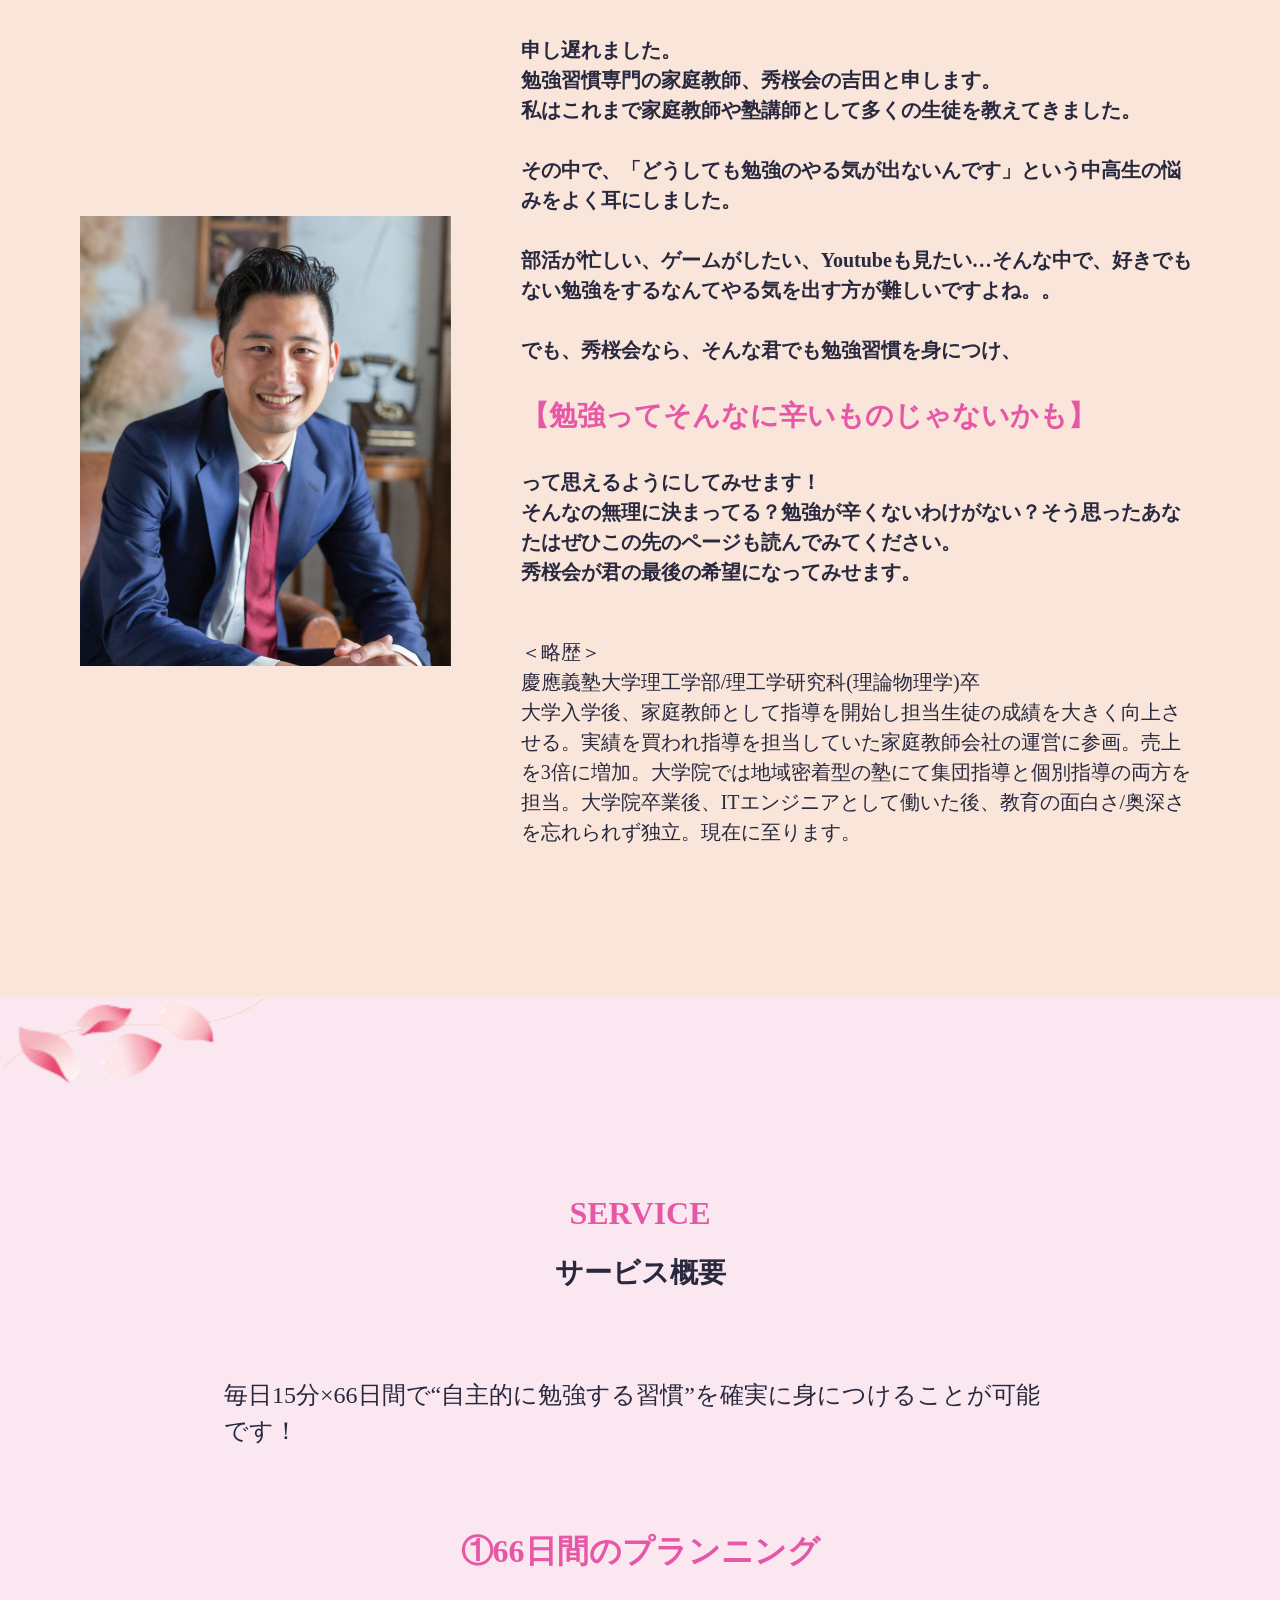
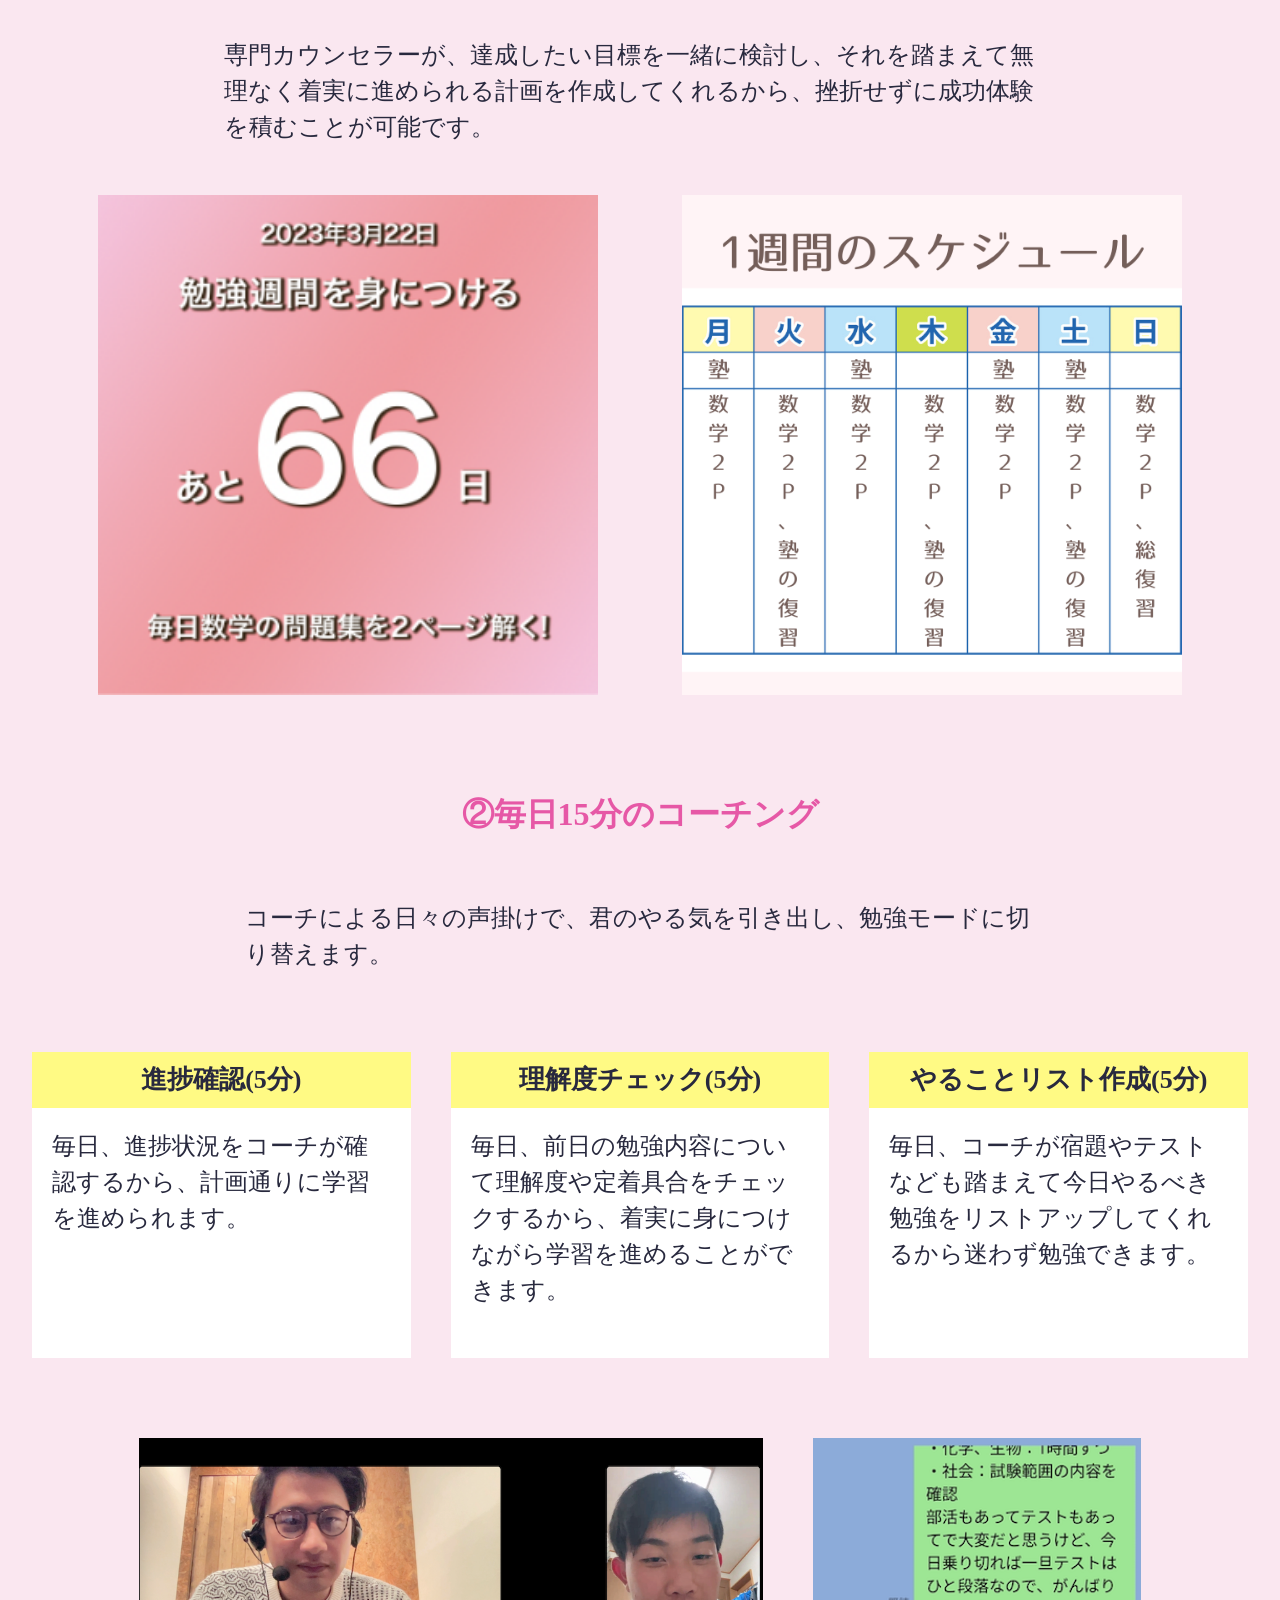
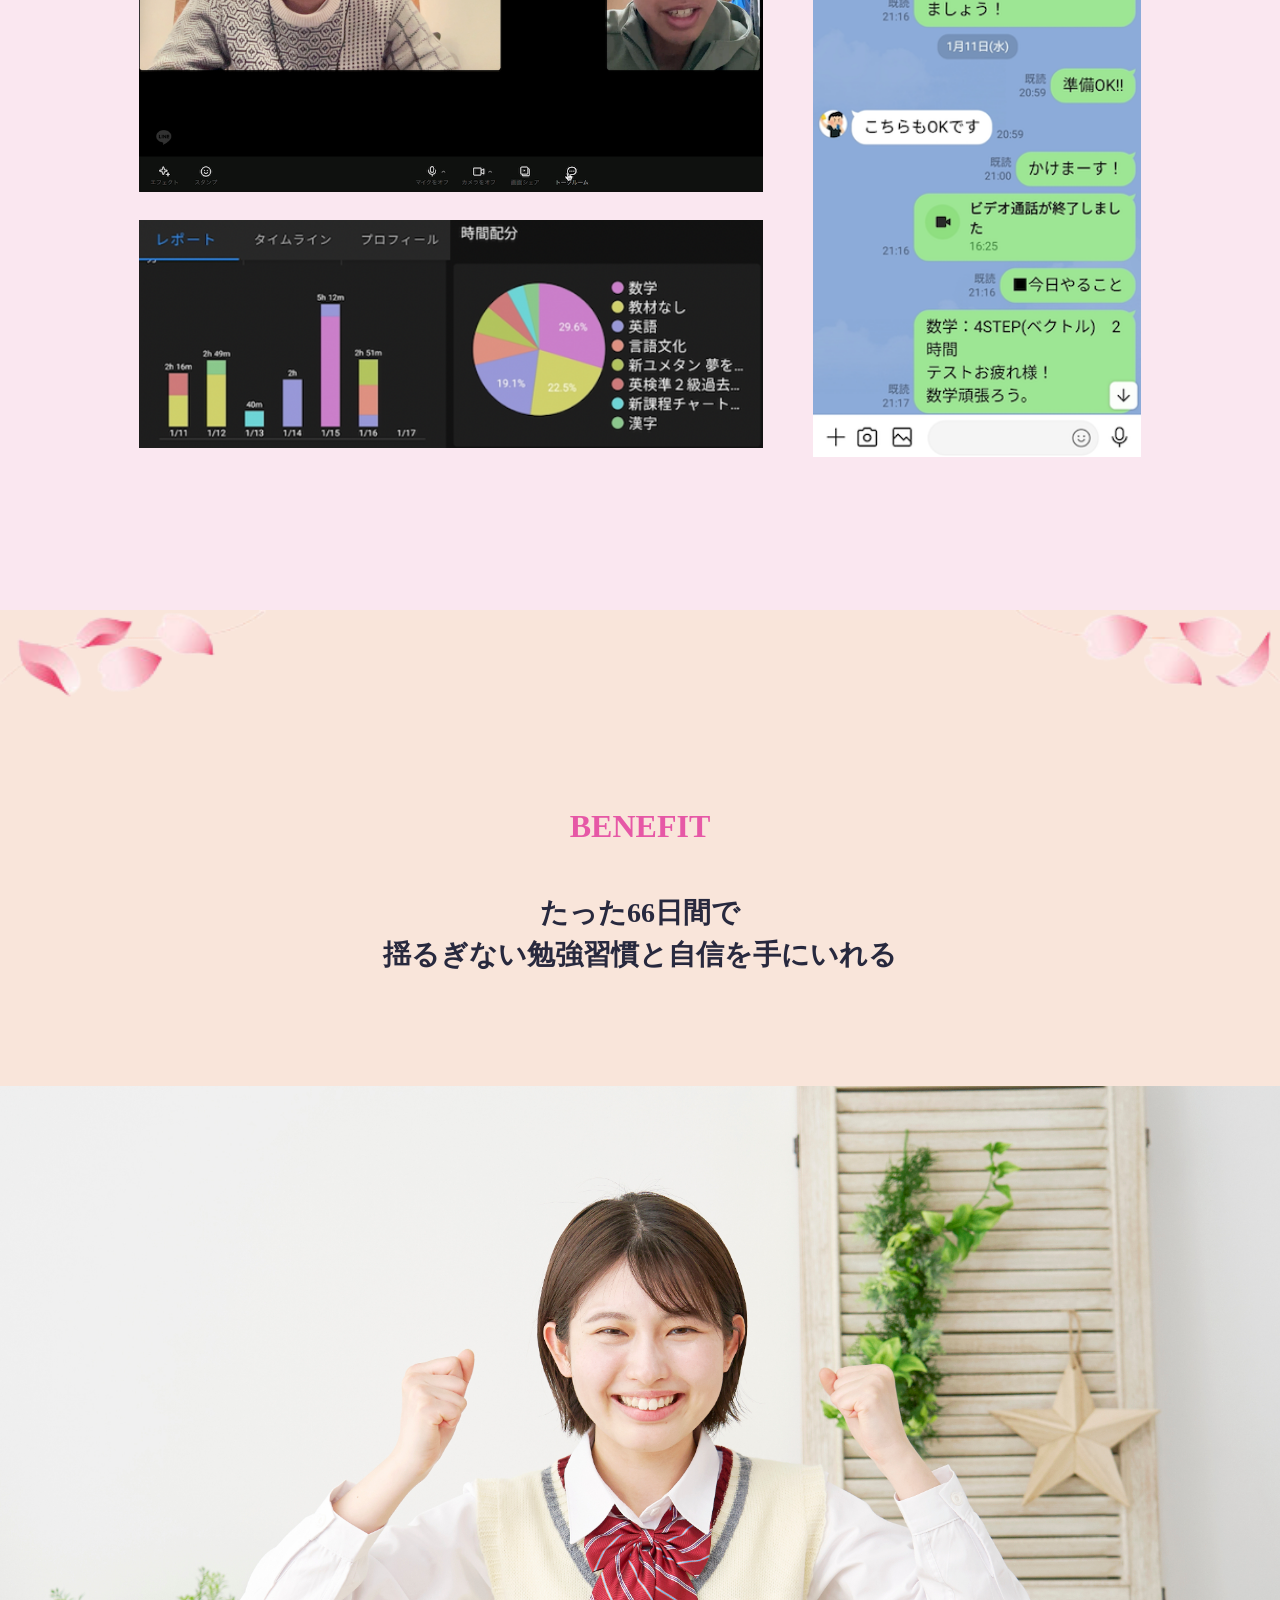
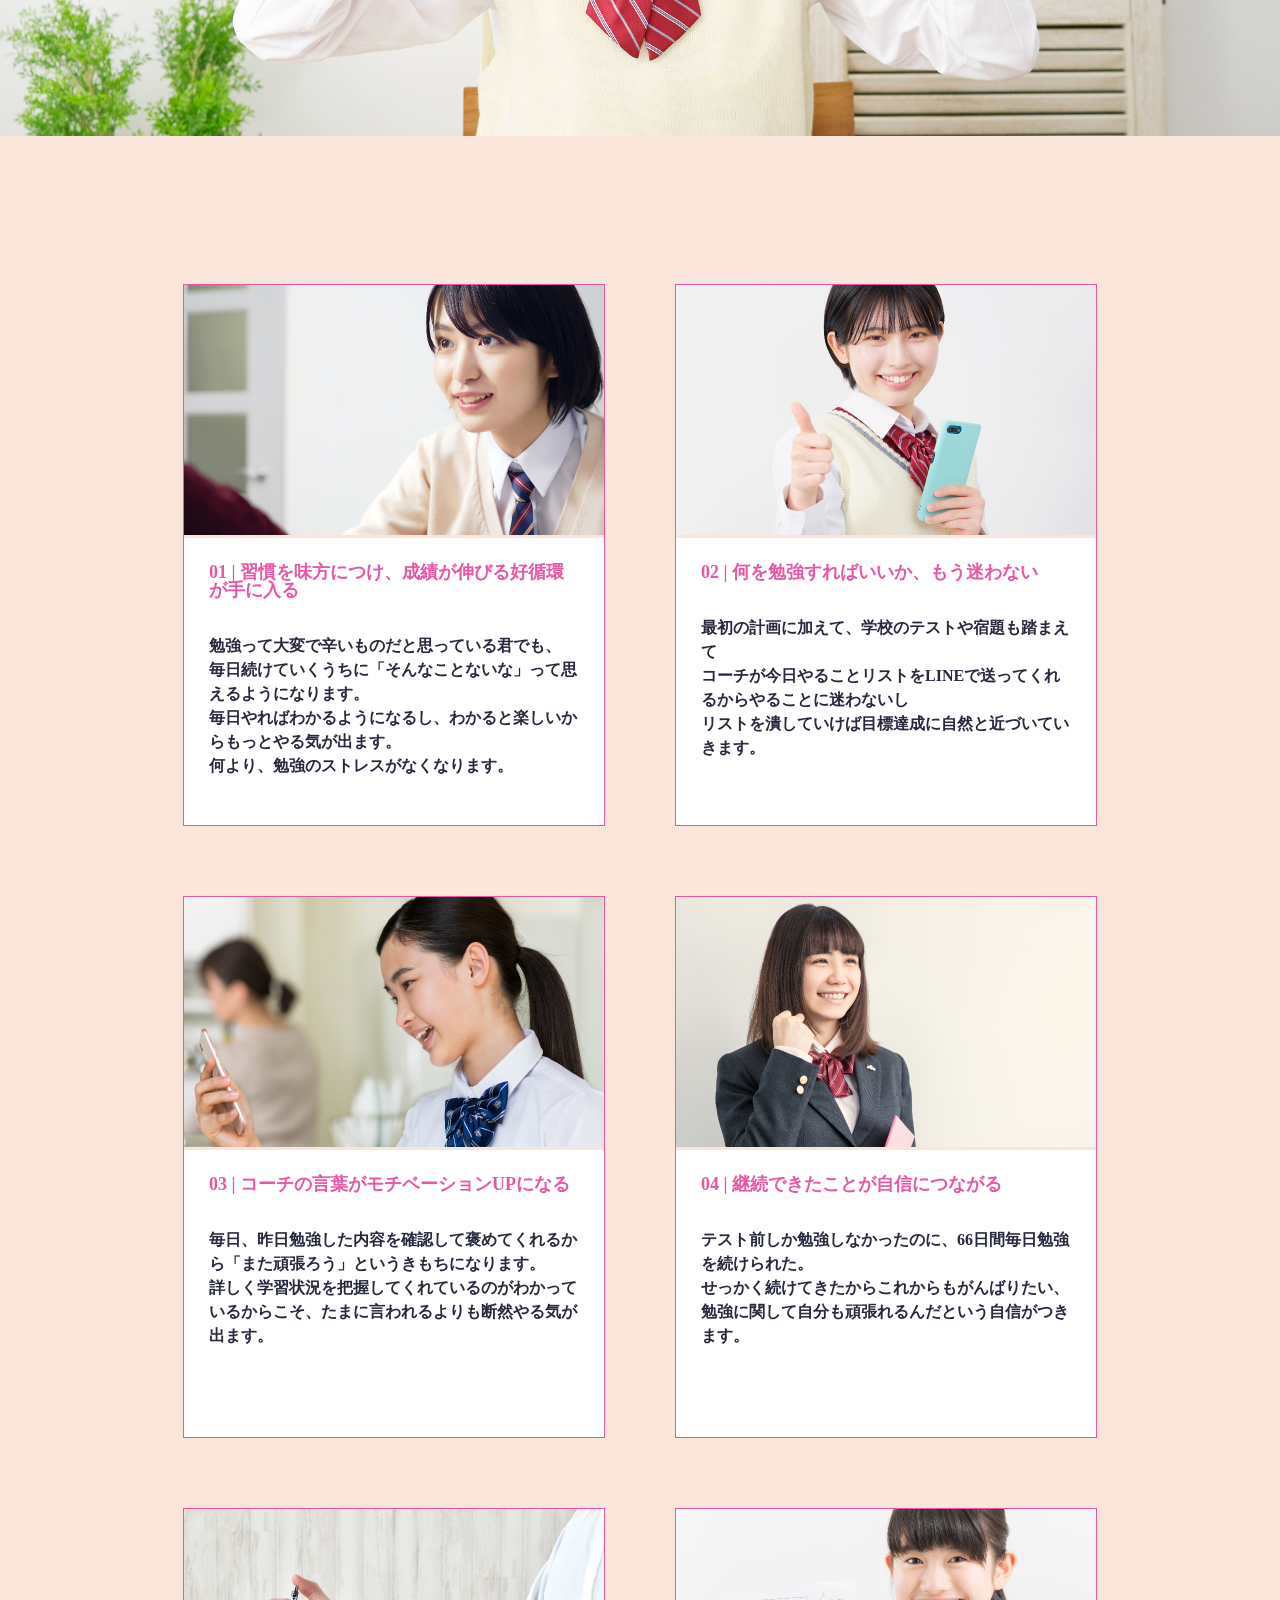
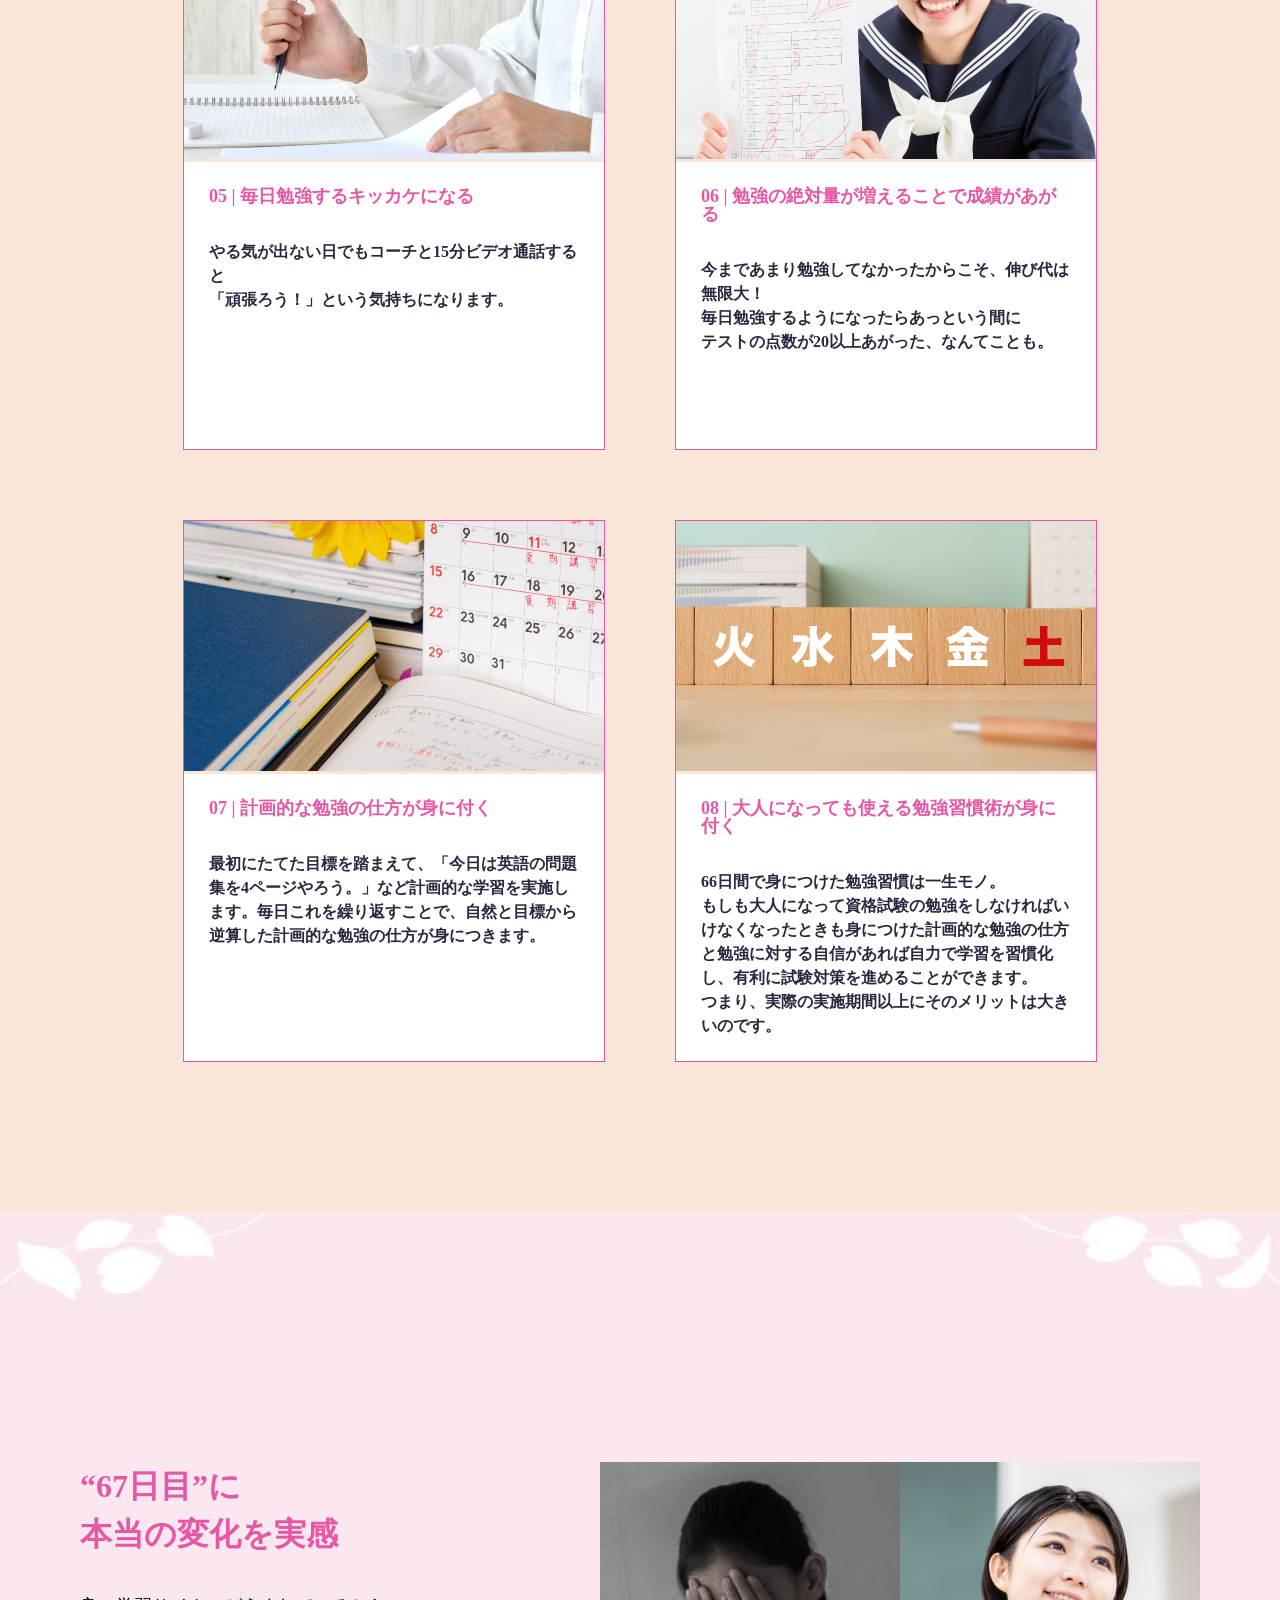
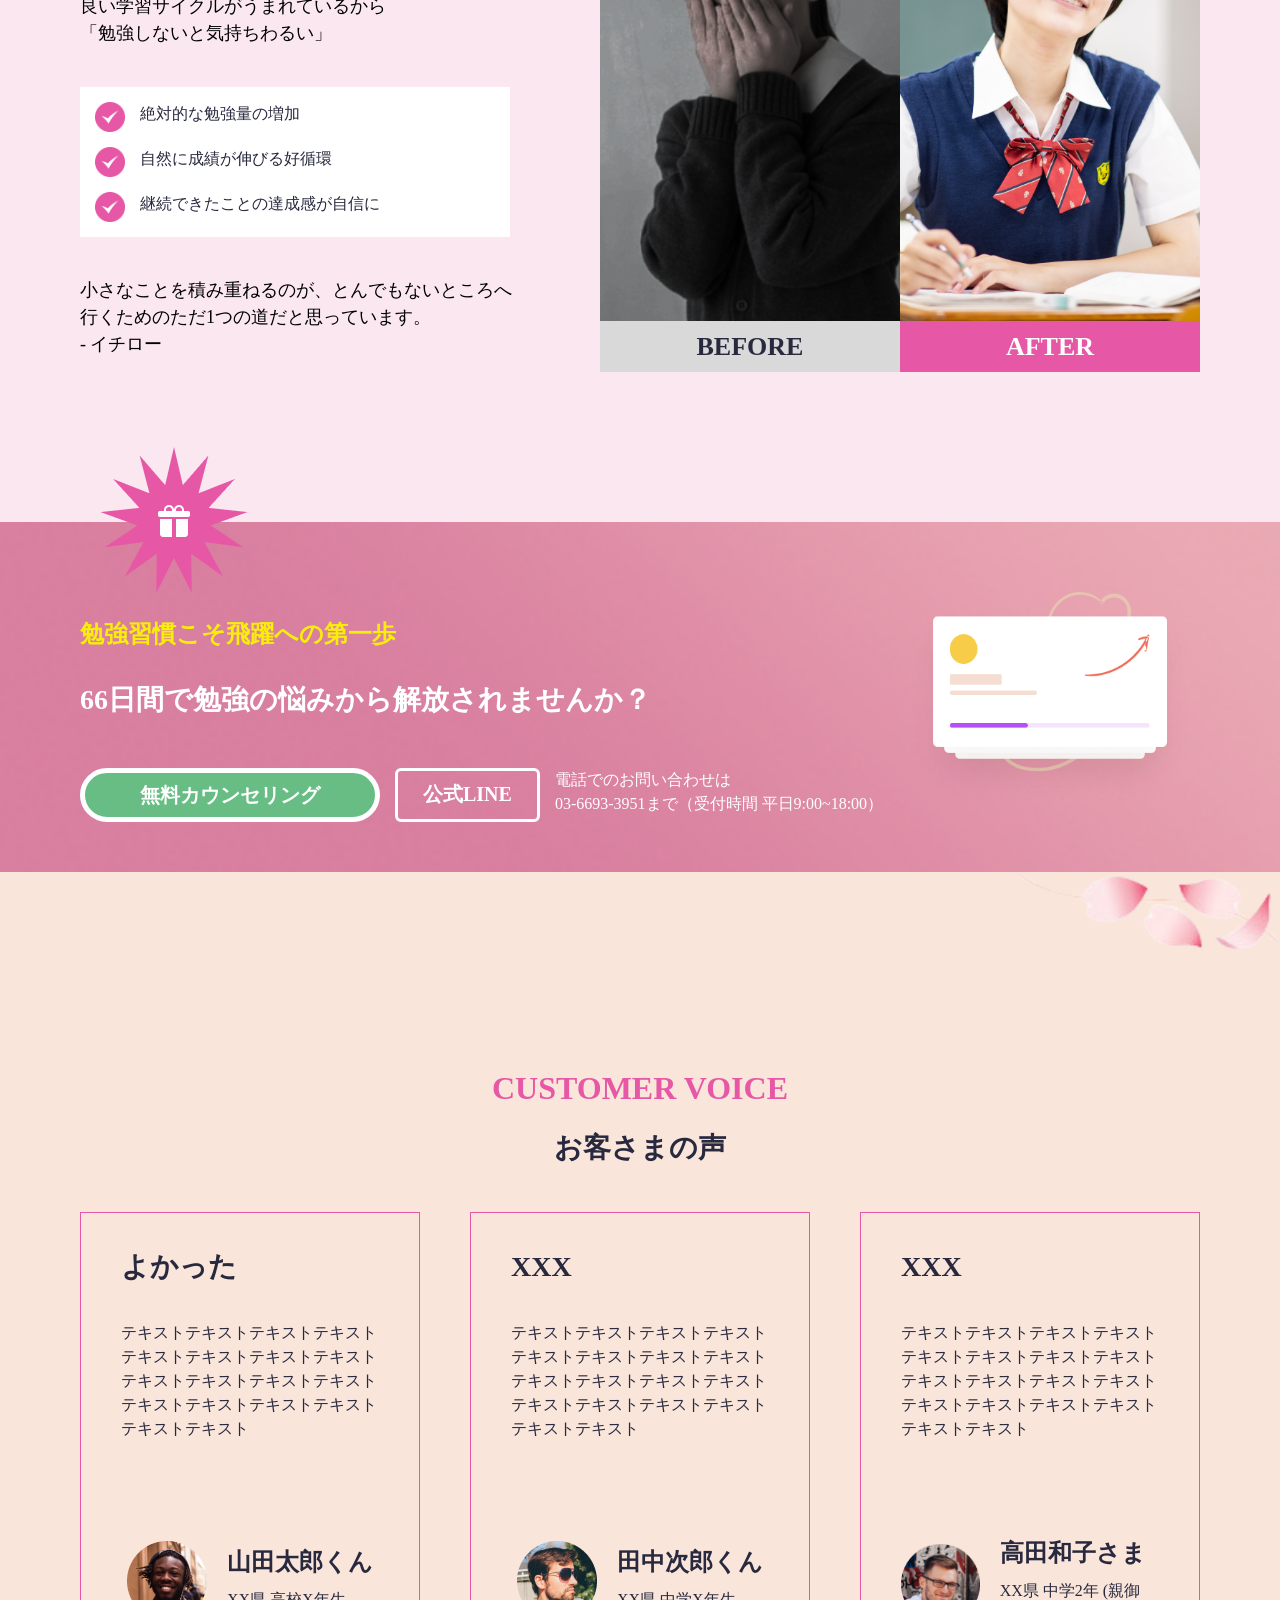
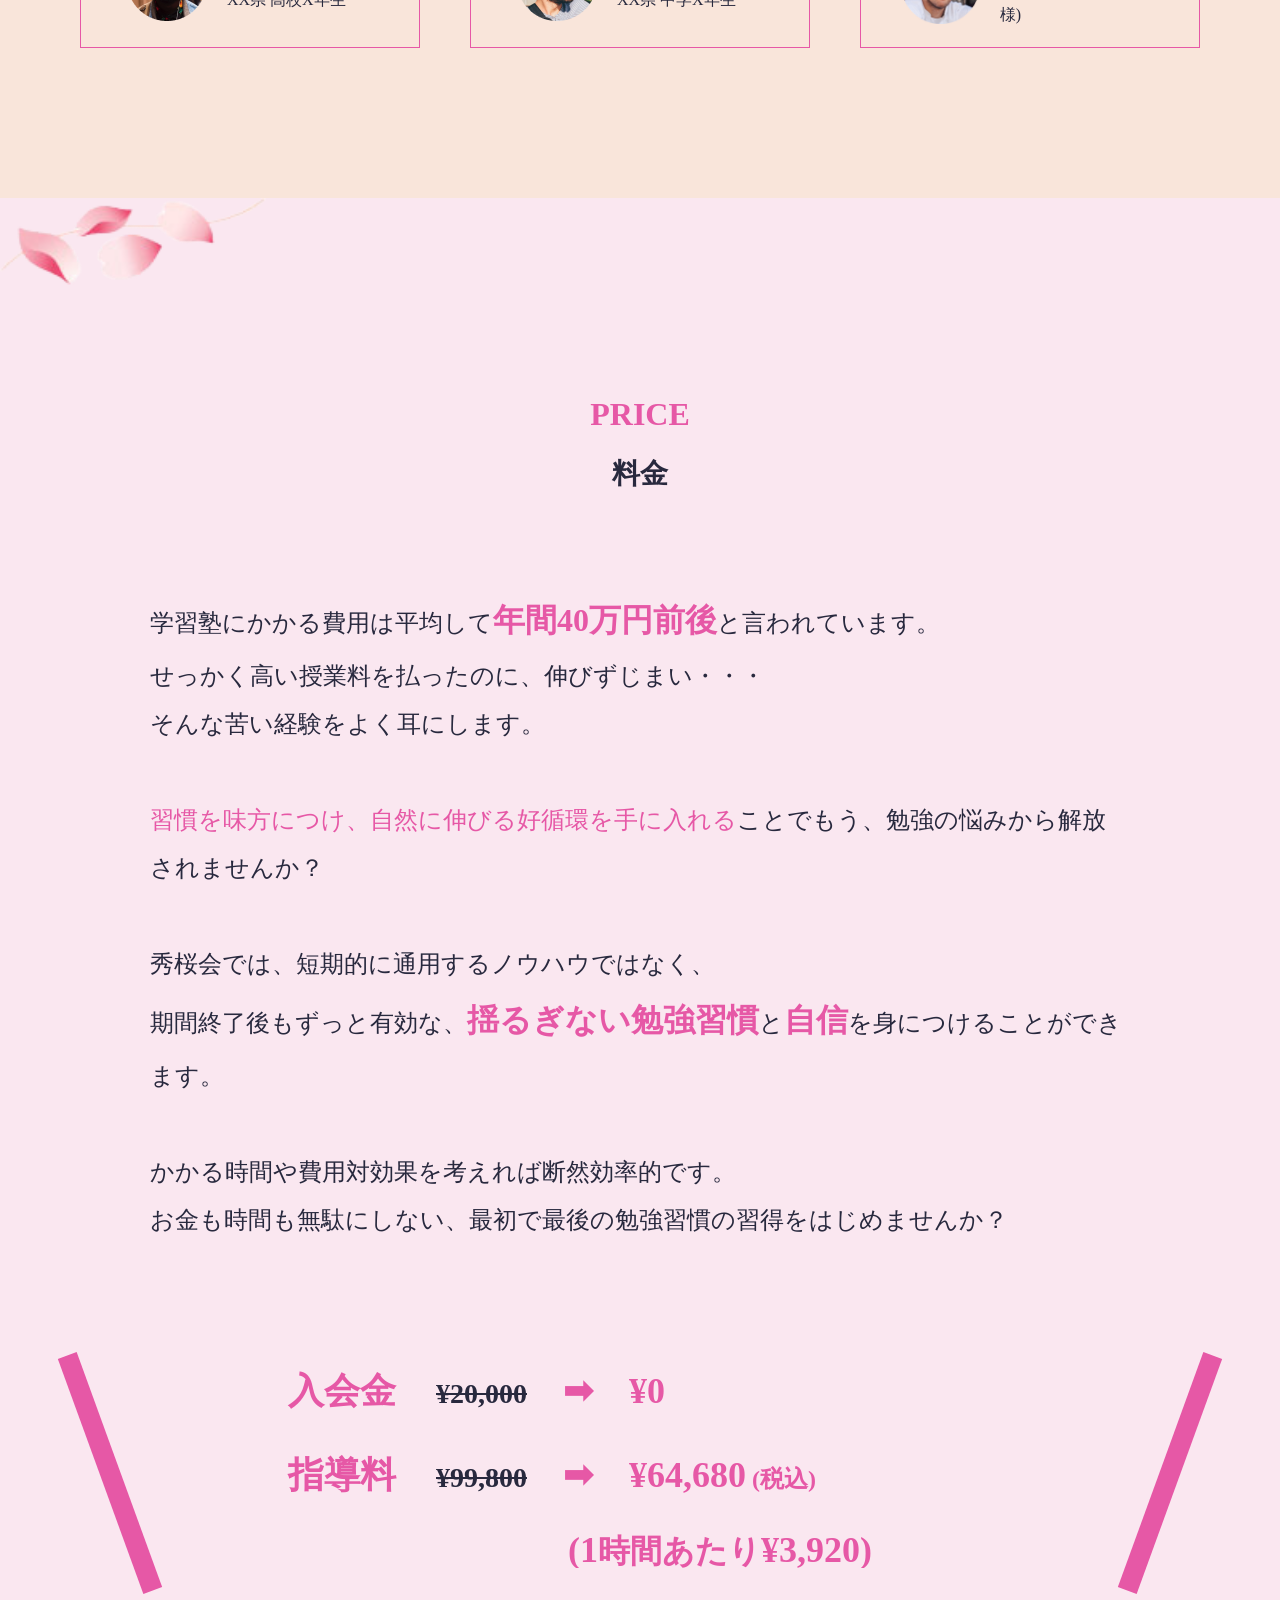
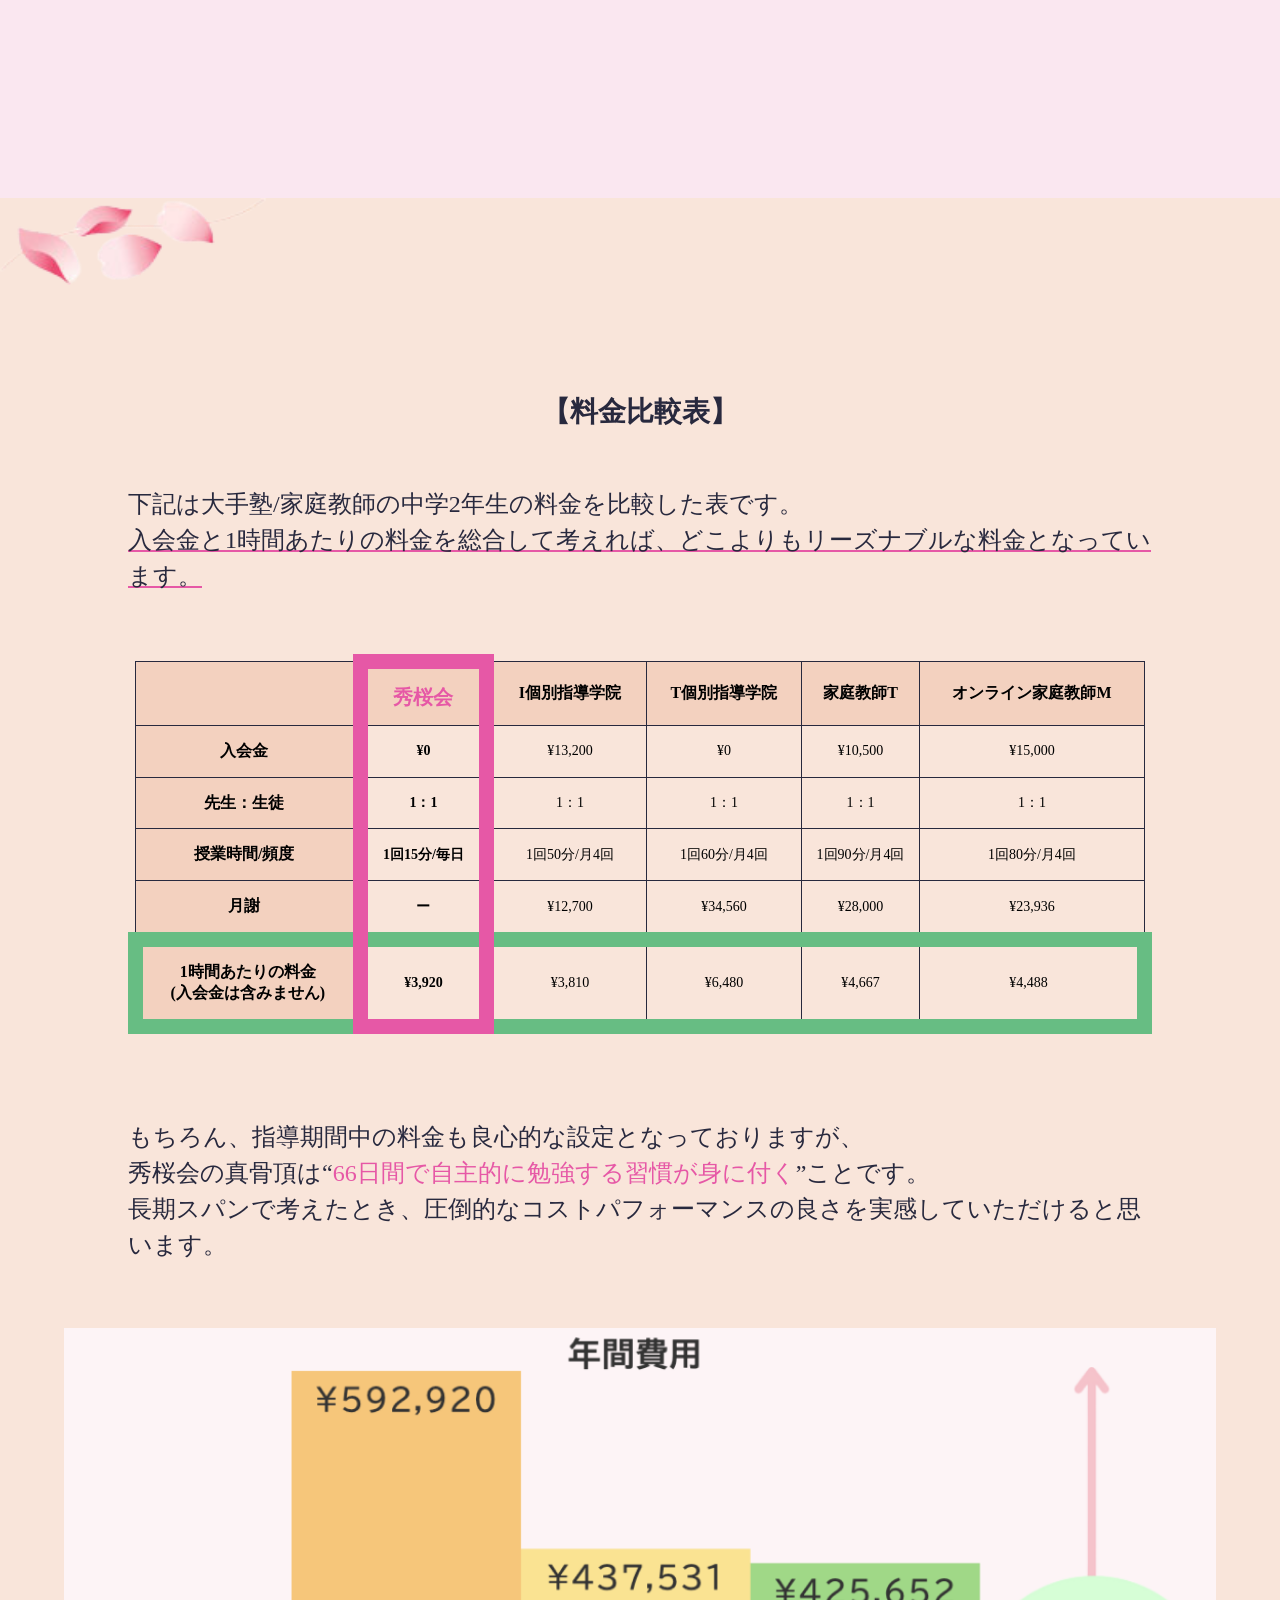
==== commit 170aea0b: "Add files via upload" ====
--- a/online-teacher/index.html
+++ b/online-teacher/index.html
@@ -287,7 +287,7 @@
     <div class="cv container">
       <div class="text">
         <h2>勉強習慣こそ飛躍への第一歩</h2>
-        <h1>66日間で勉強の悩みから解放されませんか？</h1>
+        <h1><span>66日間で勉強の悩みから</span><span>解放されませんか？</span></h1>
         <div class="btn">
           <button>
             <p>無料カウンセリング</p>
@@ -379,7 +379,7 @@
   </section>
 
   <section class="cost">
-    <div class="decoration03"></div>
+    <div class="decoration02"></div>
     <div class="text">
       <h3>【料金比較表】</h3>
       <p>下記は大手塾/家庭教師の中学2年生の料金を比較した表です。<br><span>入会金と1時間あたりの料金を総合して考えれば、どこよりもリーズナブルな料金となっています。</span></p>
@@ -573,7 +573,9 @@
     <div class="footer container">
       <div class="footer-logo">
         <h2>勉強習慣専門の家庭教師</h2>
-        <img src="./images/logo-footer.jpg" alt="ロゴ" width="150" height="150">
+        <div>
+          <img src="./images/logo-footer.jpg" alt="ロゴ" id="footer-logo">
+        </div>
       </div>
       <div class="sp-footer">
         <div class="footer-menu">
--- a/online-teacher/css/styles.css
+++ b/online-teacher/css/styles.css
@@ -290,7 +290,6 @@
 .worry {
   width: 100%;
   position: relative;
-  /* height: 1000px; */
   height: auto;
   padding-bottom: 100px;
 }
@@ -1068,7 +1067,7 @@
 
 .cost .year-cost img {
   width: 100%;
-  height: 600px;
+  height: auto;
   object-fit: contain;
 }
 
@@ -1302,6 +1301,11 @@
   background-color: #FBD5EF;
 }
 
+footer #footer-logo {
+  width: 150px;
+  height: 150px;
+}
+
 footer .footer {
   display: flex;
   justify-content: space-between;
--- a/online-teacher/css/mediastyles.css
+++ b/online-teacher/css/mediastyles.css
@@ -1,69 +1,84 @@
 /* ----------  media medium screen ---------- */
 @media (max-width: 1100px) {
   h1 {
-    font-size: 36px;
+    font-size: 28px;
   }
 
   h2 {
-    font-size: 28px;
+    font-size: 24px;
   }
 
   h3 {
-    font-size: 24px;
+    font-size: 20px;
   }
 
   h4 {
-    font-size: 22px;
+    font-size: 18px;
   }
 
   p {
-    font-size: 20px;
+    font-size: 16px;
   }
 
   header ul li a {
     font-size: 14px;
   }
 
+  .container {
+    width: calc(100% - 100px);
+    text-align: center;
+    margin: 0 auto;
+  }
+
  /* ---------- hero section ---------- */
   .hero {
-    height: 750px;
+    height: 650px;
   }
 
   .main-message h3 {
-    font-size: 28px;
+    padding-left: 25px;
+    font-size: 24px;
   }
 
   .main-message h1 {
+    font-size: 32px;
+    width: 90%;
+    padding: 10px 15px 10px 20px;
+    margin: 25px 0 20px 0;
+  }
+
+  .main-message h1 span {
     font-size: 48px;
-    width: 95%;
-    margin: 35px 0 30px 0;
-  }
-
-  .main-message h1 span {
-    font-size: 64px;
   }
 
   .main-message h2 {
-    font-size: 54px;
-    line-height: 75px;
+    font-size: 36px;
+    line-height: 55px;
   }
 
   .sub-message {
     position: absolute;
-    bottom: 135px;
+    bottom: 120px;
   }
 
   .sub-message #students {
-    margin-left: 120px;
+    padding: 5px 30px;
+    margin-left: 20px;
   }
 
   .sub-message h5 {
-    font-size: 20px;
-    margin-left: 50px;
+    font-size: 18px;
+    padding: 10px 15px;
+    margin-left: 20px;
+  }
+
+  .sub-message h5 span:last-child {
+    margin-right: 3px;
   }
 
   .sub-message h5 #seven {
-    font-size: 32px;
+    margin-left: 3px;
+    font-size: 24px;
   }
 
   .btn {
@@ -72,17 +87,18 @@
   }
 
   .btn button {
-    margin-left: 35px;
-    width: 360px;
+    margin-left: 15px;
+    width: 270px;
   }
 
   .btn button p {
-    font-size: 26px;
+    font-size: 20px;
   }
 
   .btn a {
-    font-size: 26px;
+    font-size: 20px;
     padding: 10px 20px;
+    margin-left: 5px;
   }
 
   header #menu {
@@ -140,80 +156,159 @@
     z-index: 2;
   }
 
+ /* ---------- worry section ---------- */
+   .worry {
+    height: auto;
+    padding-bottom: 70px;
+   }
+
+   .worry h1 {
+    font-size: 24px;
+   }
+
+   .worry h3 {
+    padding-top: 30px;
+    line-height: 50px;
+  }
+
+  .worry .info {
+    padding-top: 50px;
+  }
+
+   .woory img {
+    width: 80%;
+    height: 250px;
+    object-fit: cover;
+   }
+
+   .worry .info .desc01,
+   .worry .info .desc02 {
+    display: block;
+  }
+
  /* ---------- about section ---------- */
    .about {
     height: auto;
-    padding-bottom: 120px;
+    padding-bottom: 70px;
    }
 
    .about .triangle {
-    left: 45%;
+    top: -80px;
+    left: calc((100% - 100px)/2);
    }
 
-   .about .info {
-    display: flex;
-    flex-direction: row-reverse;
+   .about h1 span {
+    display: inline-block;
+    line-height: 1.5;
+  }
+
+  .about img {
     width: 90%;
-    margin: 0 auto;
-    gap: 30px;
-  }
-
-   .about img {
-    width: 350px;
-    height: 320px;
-   }
-
-   .about .info .desc p:first-child {
+    height: 250px;
+    object-fit: cover;
+  }
+
+  .about h1 {
     font-size: 24px;
+    padding-top: 80px;
   }
   
+  .about h2 {
+    padding: 40px 0 30px 0;
+  }
+
+  .about h3 {
+    padding-bottom: 50px;
+  }
+
+  .about .info {
+    display: block;
+  }
+
+  .about .info .desc p:first-child {
+    width: 100%;
+    padding-top: 40px;
+    font-size: 14px;
+    margin-left: 10px;
+  }
+
+  .about .info .desc .reason span {
+    margin-left: 10px;
+  }
+
   .about .info .desc p:last-child {
-    font-size: 16px;
+    width: 100%;
+    font-size: 12px;
+    margin-left: 10px;
   }
 
   /* ---------- profile section ---------- */
    .profile {
     height: auto;
-    padding-bottom: 120px;
+    padding-bottom: 70px;
    }
 
    .profile h2 {
-    padding-top: 150px;
+    padding-top: 100px;
    }
 
-   .profile img {
+   .profile h3 {
+    padding: 30px 0 50px 0;
+  }
+
+   .profile #pc-profile {
     width: 400px;
     height: 400px;
+    object-fit: cover;
+  }
+
+  .profile .info {
+    display: block;
   }
 
   .profile .info .desc p {
     width: 95%;
     font-size: 18px;
+    padding-top: 50px;
+    padding-left: 12px;
   }
 
   .profile .info .desc p span {
-    font-size: 26px;
+    font-size: 20px;
   }
 
 /* ---------- service section ---------- */
   #service {
     height: auto;
-    padding-bottom: 120px;
+    padding-bottom: 70px;
   }
 
   #service .overview h2 {
-    padding-top: 150px;
+    padding-top: 100px;
+  }
+
+  #service h3 {
+    padding: 30px 0 50px 0;
   }
 
   #service .planning .schedule img {
-    width: 350px;
-    height: 350px;
+    width: 70%;
+    height: auto;
+    object-fit: fill;
+  }
+
+  #service .planning .schedule img + img {
+    padding-top: 40px;
   }
 
   #service .overview p,
   #service .planning p,
   #service #coach {
-    width: 75%;
+    width: 55%;
+  }
+
+  #service .coaching .check {
+    gap: 20px;
   }
 
   #service .coaching .check .content {
@@ -221,25 +316,39 @@
   }
 
   #service .coaching .check .content p {
-    height: 180px;
+    height: 130px;
+    font-size: 13px;
+  }
+
+  #service .coaching .check .content h4 {
+    font-size: 14px;
+  }
+
+  #service .coaching .coaching-pic {
+    margin: 50px auto 0;
   }
 
 /* ---------- benefit section ---------- */
 .benefit {
   height: auto;
-  padding-bottom: 120px;
+  padding-bottom: 70px;
 }
 
 .benefit .overview {
-  padding-top: 150px;
+  padding-top: 100px;
+  padding-bottom: 70px;
 }
 
 .benefit .overview img {
-  height: 450px;
+  height: 350px;
+}
+
+.benefit .overview h3 {
+  padding: 50px 0 50px 0;
 }
 
 .benefit .content {
-  width: 300px;
+  width: calc((100% - 80px)/2);
   height: auto;
   background-color: #fff;
 }
@@ -255,6 +364,7 @@
 
 .benefit .content .text h5 {
   font-size: 14px;
+  line-height: 1.4;
 }
 
 .benefit .content .text p {
@@ -262,17 +372,21 @@
 }
 
 .benefit .contents {
-  gap: 40px;
+  gap: 30px;
 }
 
 /* ---------- change section ---------- */
 .change {
   height: auto;
-  padding-bottom: 120px;
+  padding-bottom: 70px;
+}
+
+.change .decoration04 {
+  height: 90px;
 }
 
 .changes {
-  padding-top: 200px;
+  padding-top: 100px;
 }
 
 .changes .text h5 {
@@ -280,7 +394,7 @@
 }
 
 .changes .text h5:last-child {
-  width: 390px;
+  width: 370px;
 }
 
 .changes .check {
@@ -329,6 +443,10 @@
 }
 
 /* ---------- central-cv section ---------- */
+.central-cv {
+  height: 300px;
+}
+
 .central-cv #icon {
   top: -50px;
   left: 50px;
@@ -337,11 +455,22 @@
 }
 
 .central-cv .cv .text h1 {
-  font-size: 24px;
+  font-size: 20px;
+  line-height: 1.4;
+  padding: 20px 0 30px 0;
+  /* width: 300px; */
 }
 
 .central-cv .cv .text h2 {
-  font-size: 20px;
+  font-size: 18px;
+  line-height: 1.4;
+  padding-top: 80px;
+  /* width: 300px; */
+}
+
+.central-cv .cv .text h1 span {
+  display: inline-block;
+  line-height: 1.6;
 }
 
 .central-cv .cv .btn button {
@@ -359,24 +488,28 @@
 }
 
 .central-cv .cv .image img {
-  width: 250px;
-  height: 200px;
-  margin-top: -20px;
+  width: 35%;
+  height: auto;
+  margin-top: 0;
+  position: absolute;
+  top: 50px;
+  right: 0;
+  object-fit: cover;
 } 
 
 /* ---------- customer-voice section ---------- */
 .customer-voice {
   height: auto;
-  padding-bottom: 120px;
+  padding-bottom: 70px;
 }
 
 .customer-voice .voices {
-  width: calc((100% - 50px)/2);
+  width: 70%;
   flex-wrap: wrap;
 }
 
 .customer-voice .text h2 {
-  padding-top: 150px;
+  padding-top: 100px;
 }
 
 .customer-voice .voices .voice01,
@@ -385,7 +518,7 @@
 }
 
 .customer-voice .voices h4 {
-  font-size: 20px;
+  font-size: 18px;
 }
 
 .customer-voice .voices p {
@@ -393,8 +526,8 @@
 }
 
 .customer-voice .voices .student01,
-  .customer-voice .voices .student02,
-  .customer-voice .voices .student03 {
+.customer-voice .voices .student02,
+.customer-voice .voices .student03 {
     padding-bottom: 40px;
     gap: 40px;
   }
@@ -402,65 +535,81 @@
 /* ---------- price section ---------- */
 #price {
   height: auto;
-  padding-bottom: 120px;
+  padding-bottom: 70px;
 }
 
 #price .text {
-  padding-top: 150px;
+  padding-top: 100px;
+}
+
+#price .price-main {
+  padding-top: 50px;
 }
 
 #price .price-text .main-text .one,
 #price .price-text .main-text .two,
 #price .price-text .main-text .three {
-  font-size: 28px;
+  font-size: 20px;
 }
 
 #price .price-main .join,
 #price .price-main .guide {
   width: 90%;
-  padding-left: 100px;
+  padding-left: 80px;
 }
 
 #price .price-main .join h2,
 #price .price-main .guide h2,
 #price .price-main .supplement h2 {
-  font-size: 32px;
+  font-size: 20px;
 }
 
 #price .price-main .join p,
 #price .price-main .guide p {
-  font-size: 32px;
+  font-size: 20px;
 }
 
 #price .price-main .join p span,
 #price .price-main .guide p span {
-  font-size: 20px;
+  font-size: 16px;
+}
+
+#price .price-main .guide p span:last-child {
+  font-size: 14px;
 }
 
 #price .price-main .supplement {
   width: 90%;
-  padding-left: 180px;
+  padding-left: 0;
+  text-align: center;
 }
 
 #price .price-main .supplement span {
-  font-size: 24px;
+  font-size: 16px;
 }
 
 #price .price-main .rectangle01 {
-  bottom: 100px;
-  width: 15px;
-  height: 220px;
+  bottom: 60px;
+  left: 50px;
+  width: 10px;
+  height: 160px;
 }
 
 #price .price-main .rectangle02 {
-  bottom: 100px;
-  width: 15px;
-  height: 220px;
+  bottom: 60px;
+  right: 50px;
+  width: 10px;
+  height: 160px;
 }
 
 /* ----------  cost section ---------- */
+.cost {
+  padding-top: 100px;
+}
+
 .cost .text p {
   width: 80%;
+  padding: 50px 0 50px 0;
 }
 
 .cost .cost-table {
@@ -472,11 +621,12 @@
 }
 
 .cost .year-cost p {
+  font-size: 24px;
+  padding: 50px 0 50px 0;
+}
+
+.cost .year-cost p span {
   font-size: 32px;
-}
-
-.cost .year-cost p span {
-  font-size: 40px;
 }
 
 .cost .head #online {
@@ -495,26 +645,32 @@
 /* ----------  trial section ---------- */
 .trial {
   height: auto;
-  padding-bottom: 120px;
+  padding-bottom: 70px;
+}
+
+.trial .text h2 {
+  padding-top: 100px;
+  padding-bottom: 30px;
 }
 
 .trial p,
 .trial #text02 {
   width: 65%;
+  padding-top: 50px;
 }
 
 .trial p span {
+  font-size: 24px;
+}
+
+.trial .days {
+  width: 75%;
+  height: auto;
+  padding: 60px 20px 60px 20px;
+}
+
+.trial .days h2 span {
   font-size: 28px;
-}
-
-.trial .days {
-  width: 65%;
-  height: 350px;
-  padding: 60px 20px 60px 20px;
-}
-
-.trial .days h2 span {
-  font-size: 36px;
   margin-right: 10px;
   margin-left: 10px;
   vertical-align: middle;
@@ -524,12 +680,22 @@
 /* ----------  message section ---------- */
 .message {
   height: auto;
-  padding-bottom: 120px;
+  padding-bottom: 70px;
   background-position: center;
 }
 
+.message .text h2 {
+  padding-top: 100px;
+}
+
 .message .text h4 {
-  font-size: 28px;
+  font-size: 24px;
+}
+
+.message .text h4 span {
+  display: inline-block;
+  line-height: 1.5;
+  text-decoration: underline;
 }
 
 .message .sub-text {
@@ -537,7 +703,7 @@
 }
 
 .message .sub-text span {
-  font-size: 24px;
+  font-size: 20px;
 }
 
 .message .sub-text #pink {
@@ -547,18 +713,18 @@
 /* ----------  flow section ---------- */
 .flow {
   height: auto;
-  padding-bottom: 120px;
+  padding-bottom: 70px;
 }
 #flow .text h2 {
-  padding-top: 150px;
+  padding-top: 100px;
 }
 
 #flow .text h3 {
-  padding: 30px 0 100px 0;
+  padding: 30px 0 50px 0;
 }
 
 #flow .supports {
-  width: 85%;
+  width: 75%;
   margin: 0 auto;
   padding: 0;
 }
@@ -584,18 +750,40 @@
 }
 
 /* ----------  last-message section ---------- */
-.last-message,
+.last-message {
+  height: auto;
+  margin-bottom: 70px;
+}
+
 .last-message .background {
-  height: 2000px;
+  height: auto;
+  padding-bottom: 70px;
+}
+
+.last-message .background .text h2 {
+  padding-top: 100px;
 }
 
 .last-message .background .desc {
   width: 80%;
 }
 
+.last-message .background .desc p #life {
+  font-size: 20px;
+}
+
 /* ---------- footer ---------- */
-footer h2 {
-  font-size: 20px;
+footer .footer {
+  padding: 70px 0 70px 0;
+}
+
+footer #footer-logo {
+  width: 120px;
+  height: 120px;
+}
+
+footer  h2 {
+  font-size: 16px;
 }
 
 footer p {
@@ -618,6 +806,7 @@
 
 footer .policy .sns ul li i {
   font-size: 18px;
+  padding-left: 1px;
 }
 
 footer .desc p + p {
@@ -625,7 +814,7 @@
 }
 
 footer small p {
-  font-size: 14px;
+  font-size: 12px;
 }
 
 }
--- a/online-teacher/css/mediastyles-sp.css
+++ b/online-teacher/css/mediastyles-sp.css
@@ -20,9 +20,15 @@
     font-size: 12px;
   }
 
+  .container {
+    width: calc(100% - 50px);
+    text-align: center;
+    margin: 0 auto;
+  }
+
 /* ----------  header ---------- */
   header {
-    padding: 15px 20px 15px 20px;
+    padding: 10px 20px 10px 20px;
   }
 
   header .logo img {
@@ -227,7 +233,8 @@
   }
 
   .about .triangle {
-    left: 40%;
+    top: -85px;
+    left: calc((100% - 115px)/2);
   }
 
   .about h1 span {
@@ -475,7 +482,7 @@
   }
 
   .changes .check {
-    width: 100%;
+    width: 80%;
   }
 
   .changes .check .check-text p {
@@ -525,22 +532,29 @@
   }
 
   .central-cv .cv .text h1 {
+    padding-top: 20px;
     text-align: center;
     font-size: 16px;
-    line-height: 1.5;
+    width: 100%;
+  }
+
+  .central-cv .cv .text h1 span {
+    display: inline-block;
+    line-height: 1.6;
   }
 
   .central-cv .cv .text h2 {
     font-size: 18px;
     padding-top: 50px;
     text-align: center;
+    width: 100%;
   }
 
   .central-cv .cv .btn {
     display: block;
     position: absolute;
     top: 165px;
-    left: 25%;
+    left: calc((100% - 230px)/2);
   }
 
   .central-cv .cv .btn .tel {
@@ -572,11 +586,11 @@
   }
 
   .central-cv .cv .image img {
-    width: 70%;
+    width: 65%;
     height: 200px;
     position: absolute;
-    bottom: 0;
-    left: 15%;
+    top: 350px;
+    left: 18%;
     margin-top: 0;
   }
 
@@ -663,7 +677,7 @@
   #price .price-main .join,
   #price .price-main .guide {
     display: block;
-    padding-left: 15px;
+    padding-left: 55px;
     width: 100%;
   }
 
@@ -679,21 +693,21 @@
   #price .price-main .join h2,
   #price .price-main .guide h2,
   #price .price-main .supplement h2 {
-    font-size: 14px;
+    font-size: 16px;
   }
 
   #price .price-main .join p,
   #price .price-main .guide p {
-    font-size: 12px;
+    font-size: 14px;
   }
 
   #price .price-main .join p span,
   #price .price-main .guide p span {
+    font-size: 14px;
+  }
+
+  #price .price-main .guide p span:last-child {
     font-size: 12px;
-  }
-
-  #price .price-main .guide p span:last-child {
-    font-size: 10px;
   }
 
   #price .price-main .supplement {
@@ -703,7 +717,7 @@
   }
 
   #price .price-main .supplement span {
-    font-size: 10px;
+    font-size: 12px;
   }
 
   #price .price-main .rectangle01 {
@@ -751,11 +765,11 @@
     width: 15%;
     padding-top: 5px;
     padding-bottom: 5px;
-    font-size: 4px;
+    font-size: 8px;
   }
 
   .cost .cost-table table td {
-    font-size: 4px;
+    font-size: 8px;
   }
 
   .cost .cost-table table th span {
@@ -799,9 +813,9 @@
 
 .cost .year-cost img {
   width: 100%;
-  height: 400px;
-  margin-top: -40px;
-  margin-bottom: -40px;
+  height: auto;
+  margin-top: 30px;
+  margin-bottom: 30px;
 }
 
 .cost .year-cost p {
@@ -978,6 +992,11 @@
   padding-bottom: 50px;
 }
 
+footer #footer-logo {
+  width: 100px;
+  height: 100px;
+}
+
 footer .footer {
   display: block;
   width: 85%;
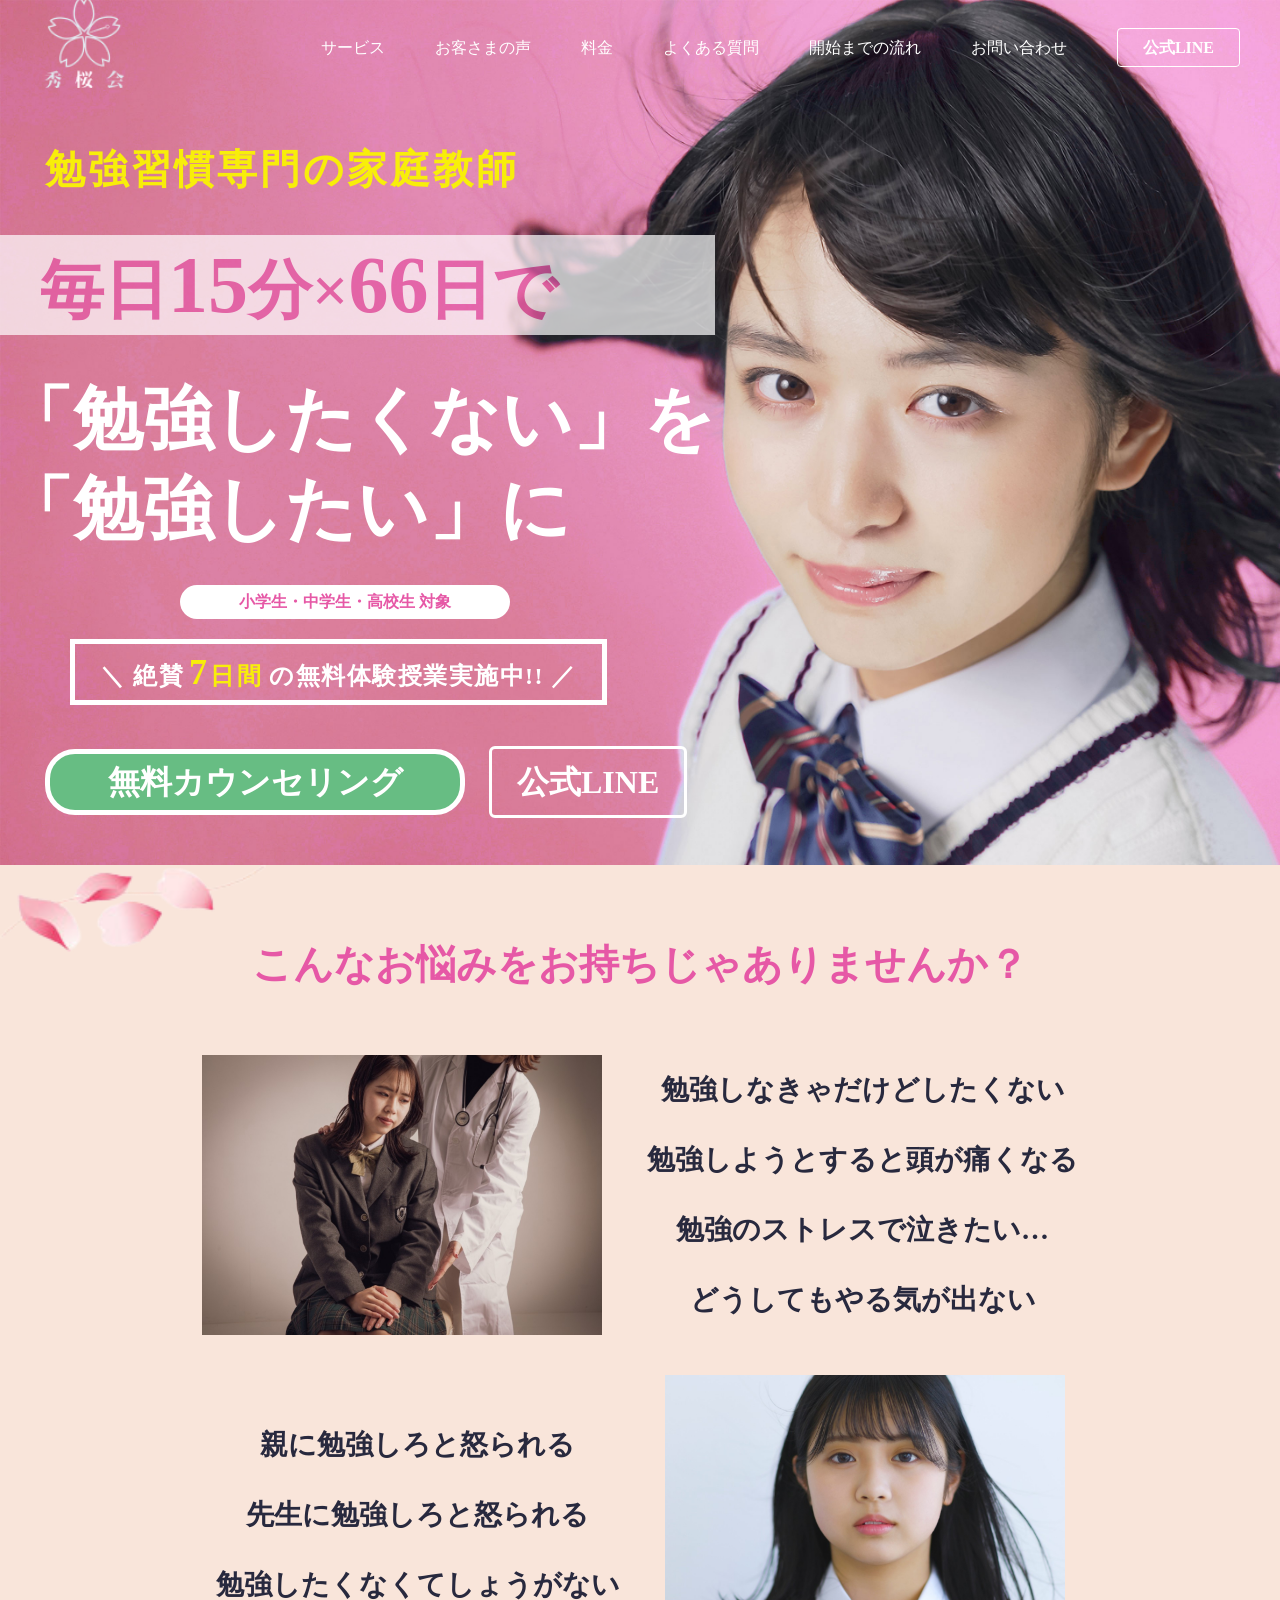
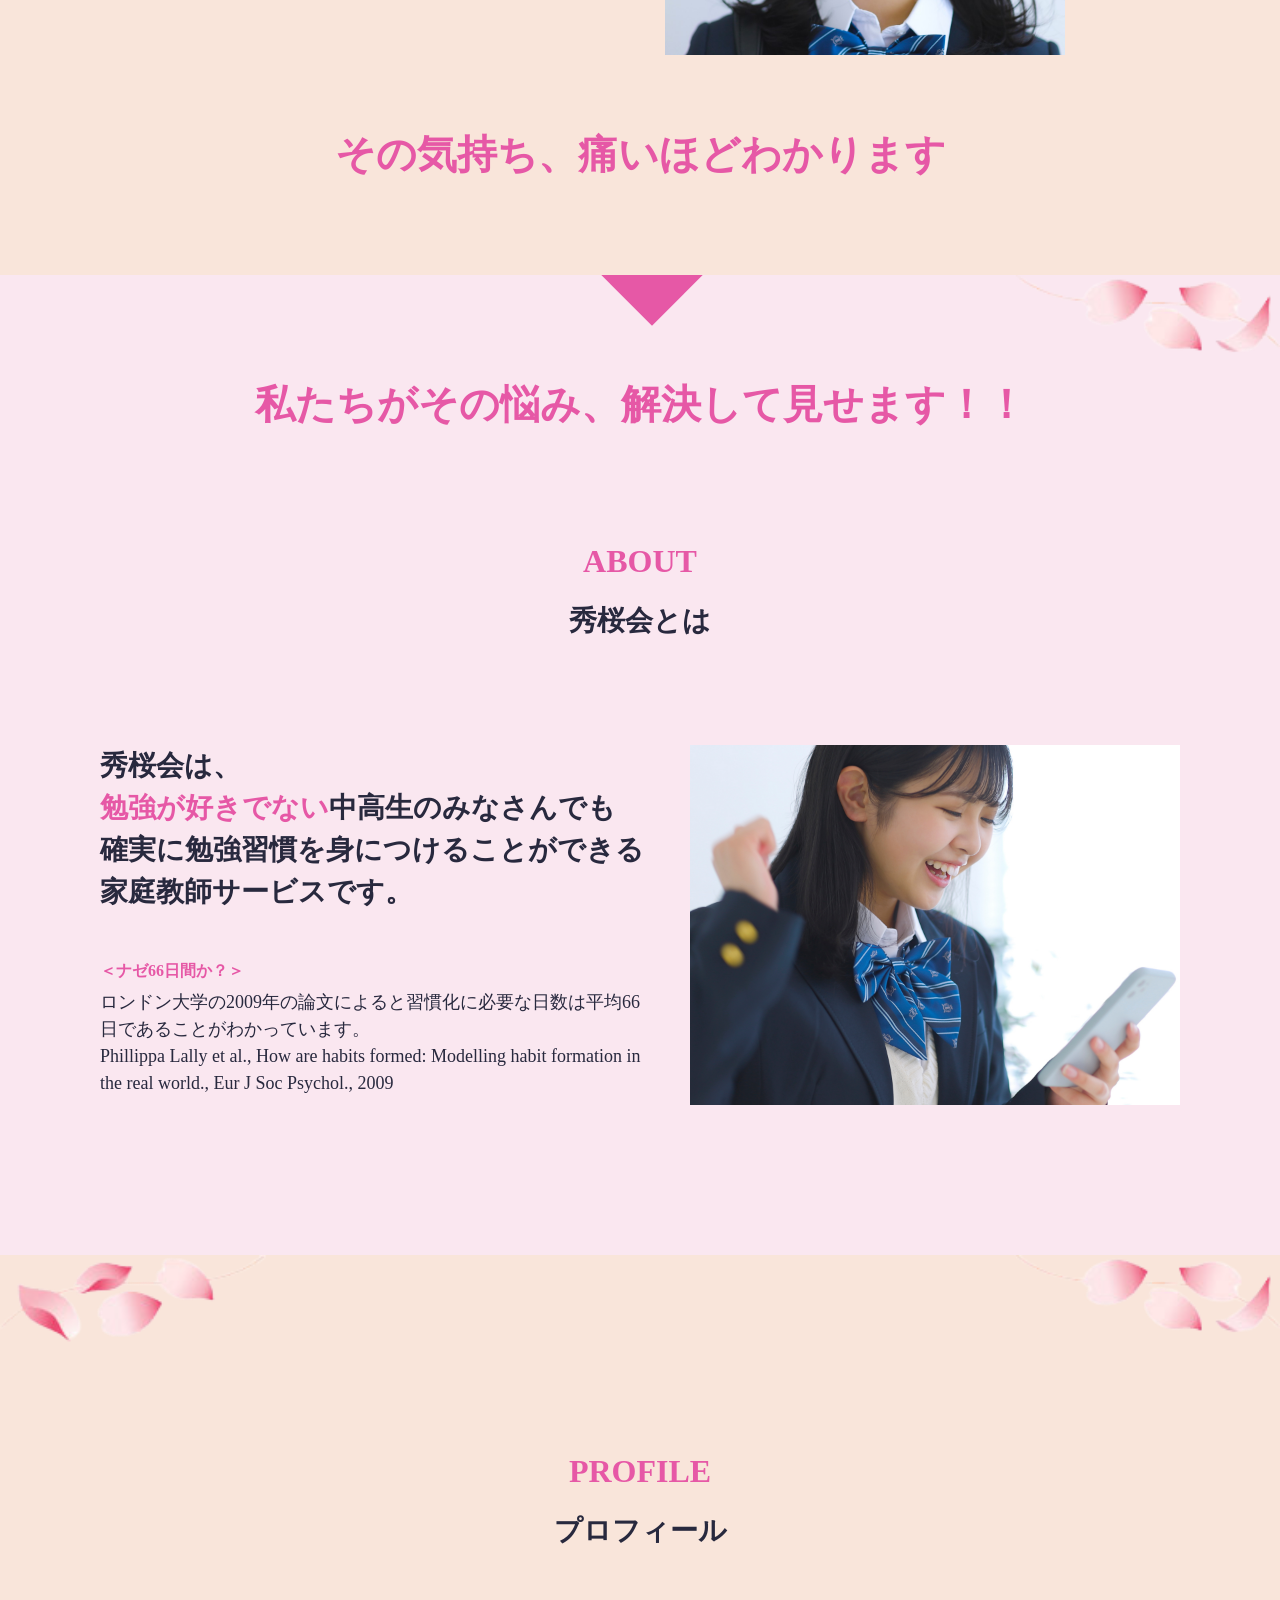
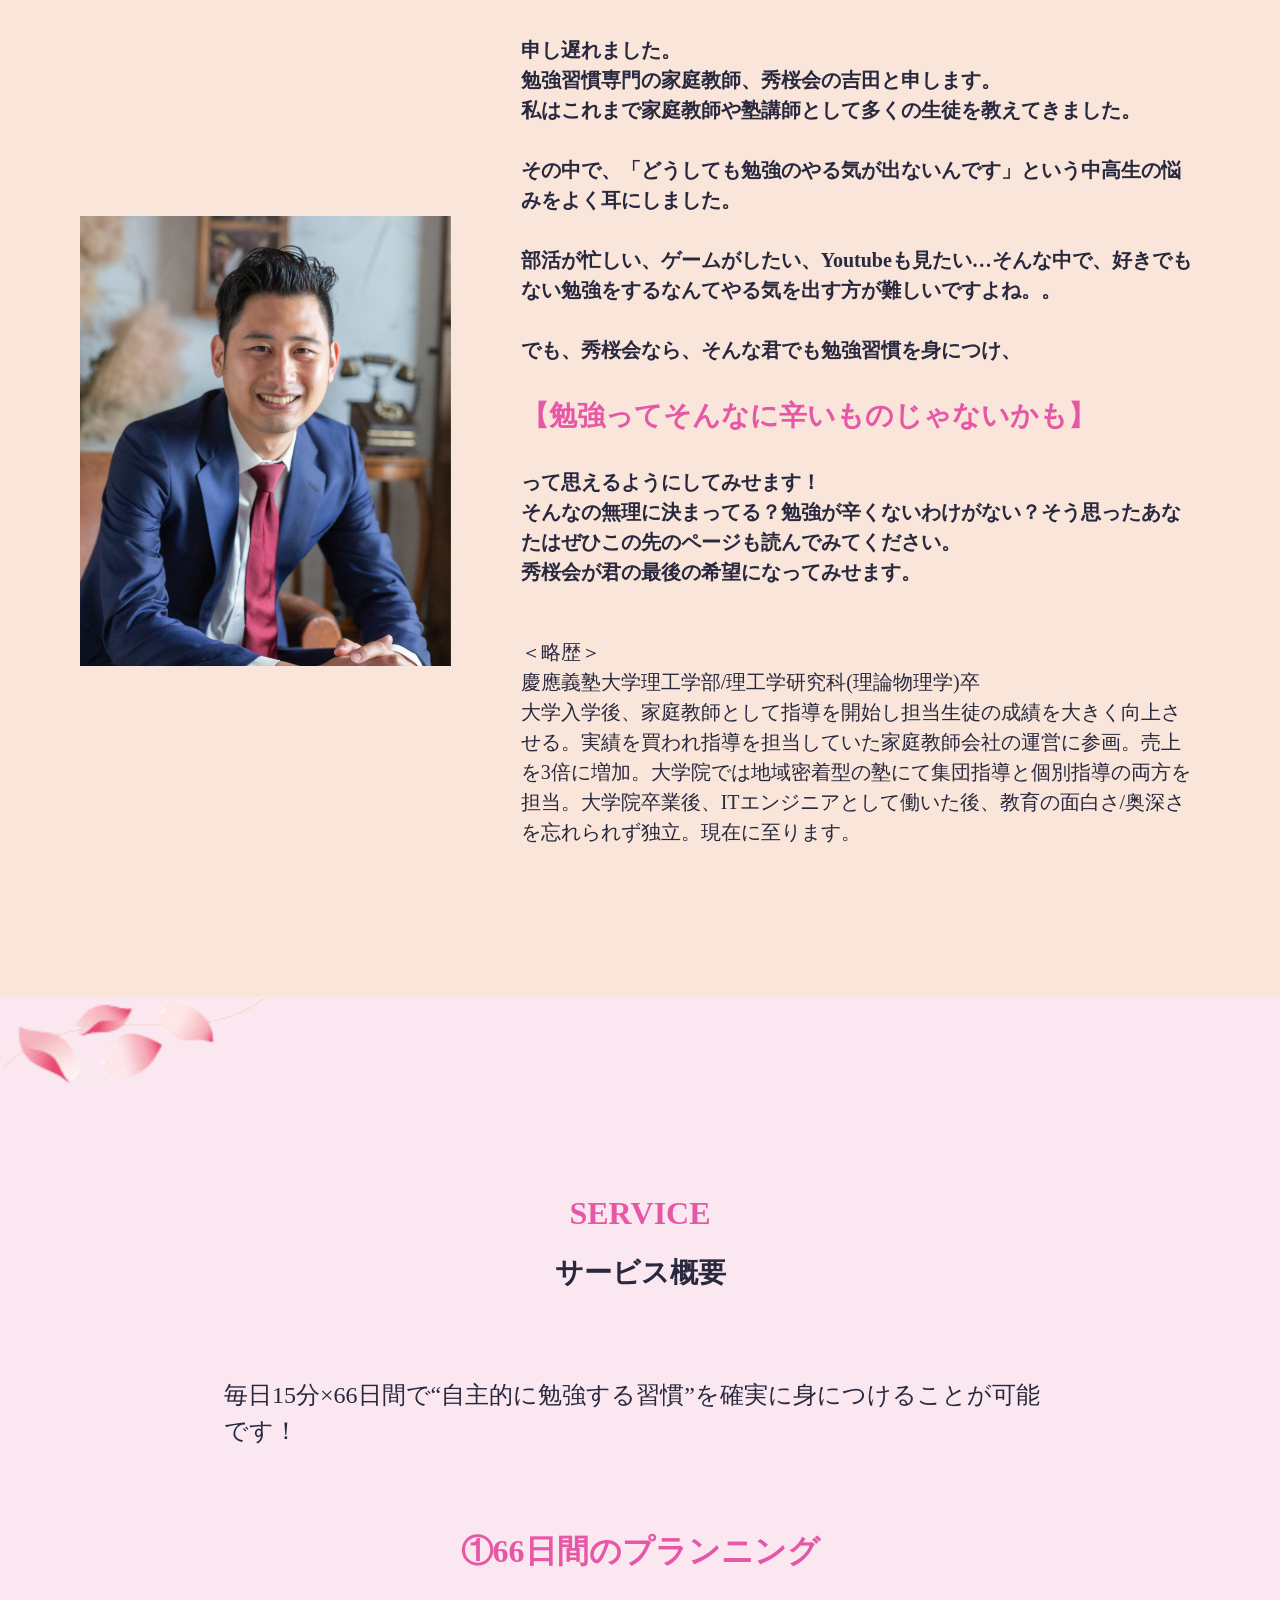
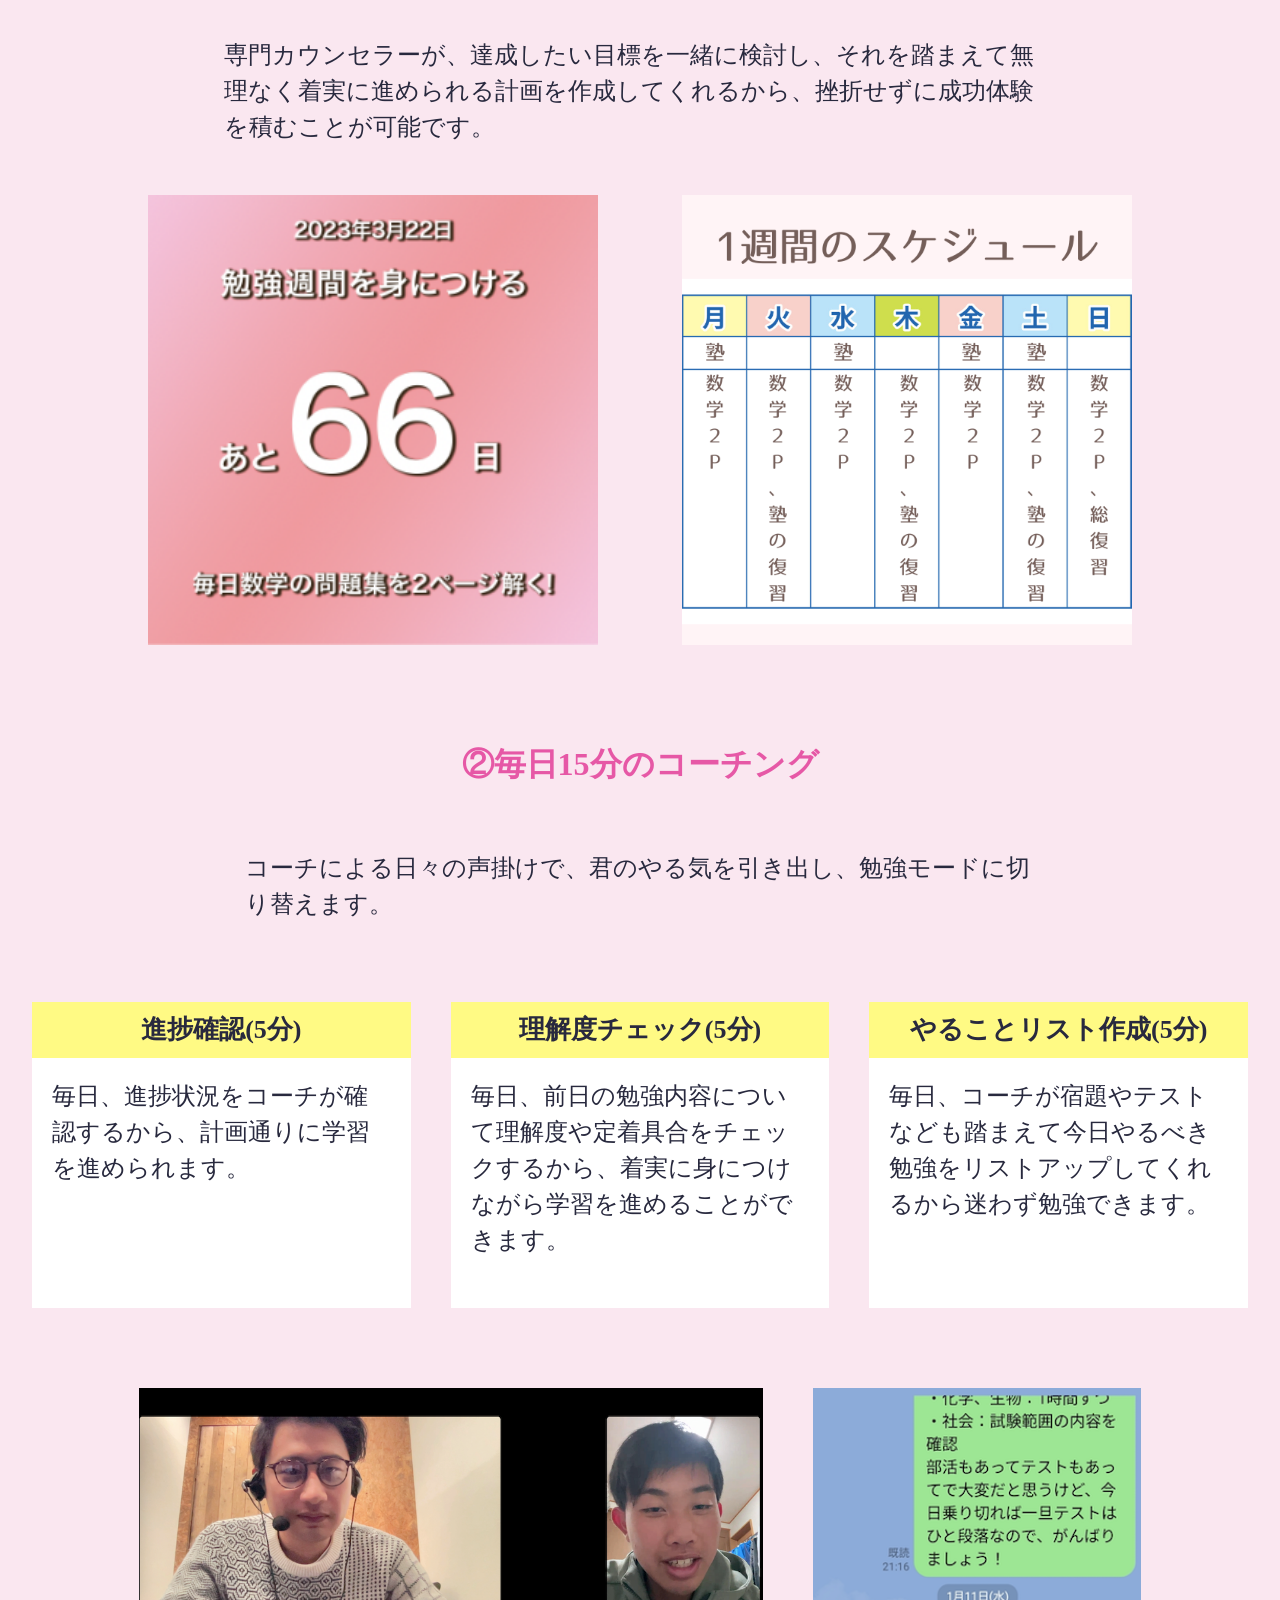
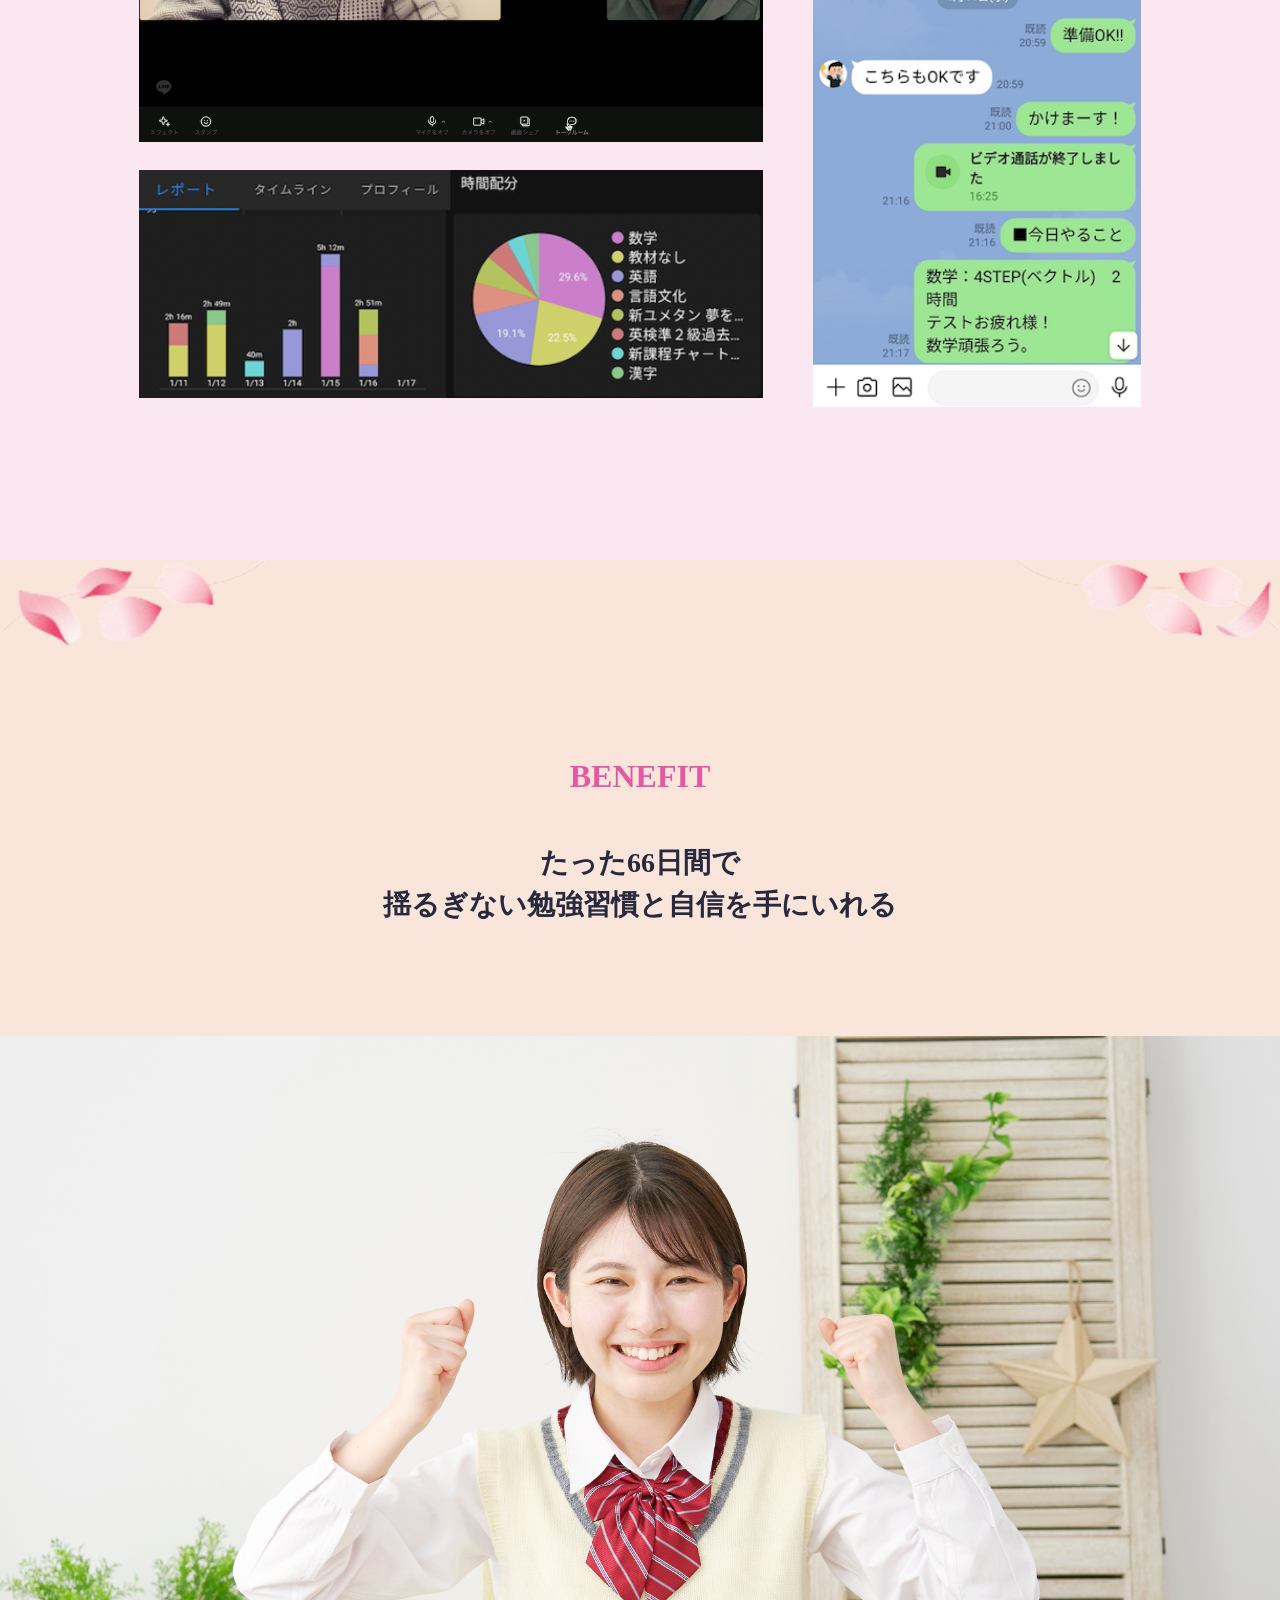
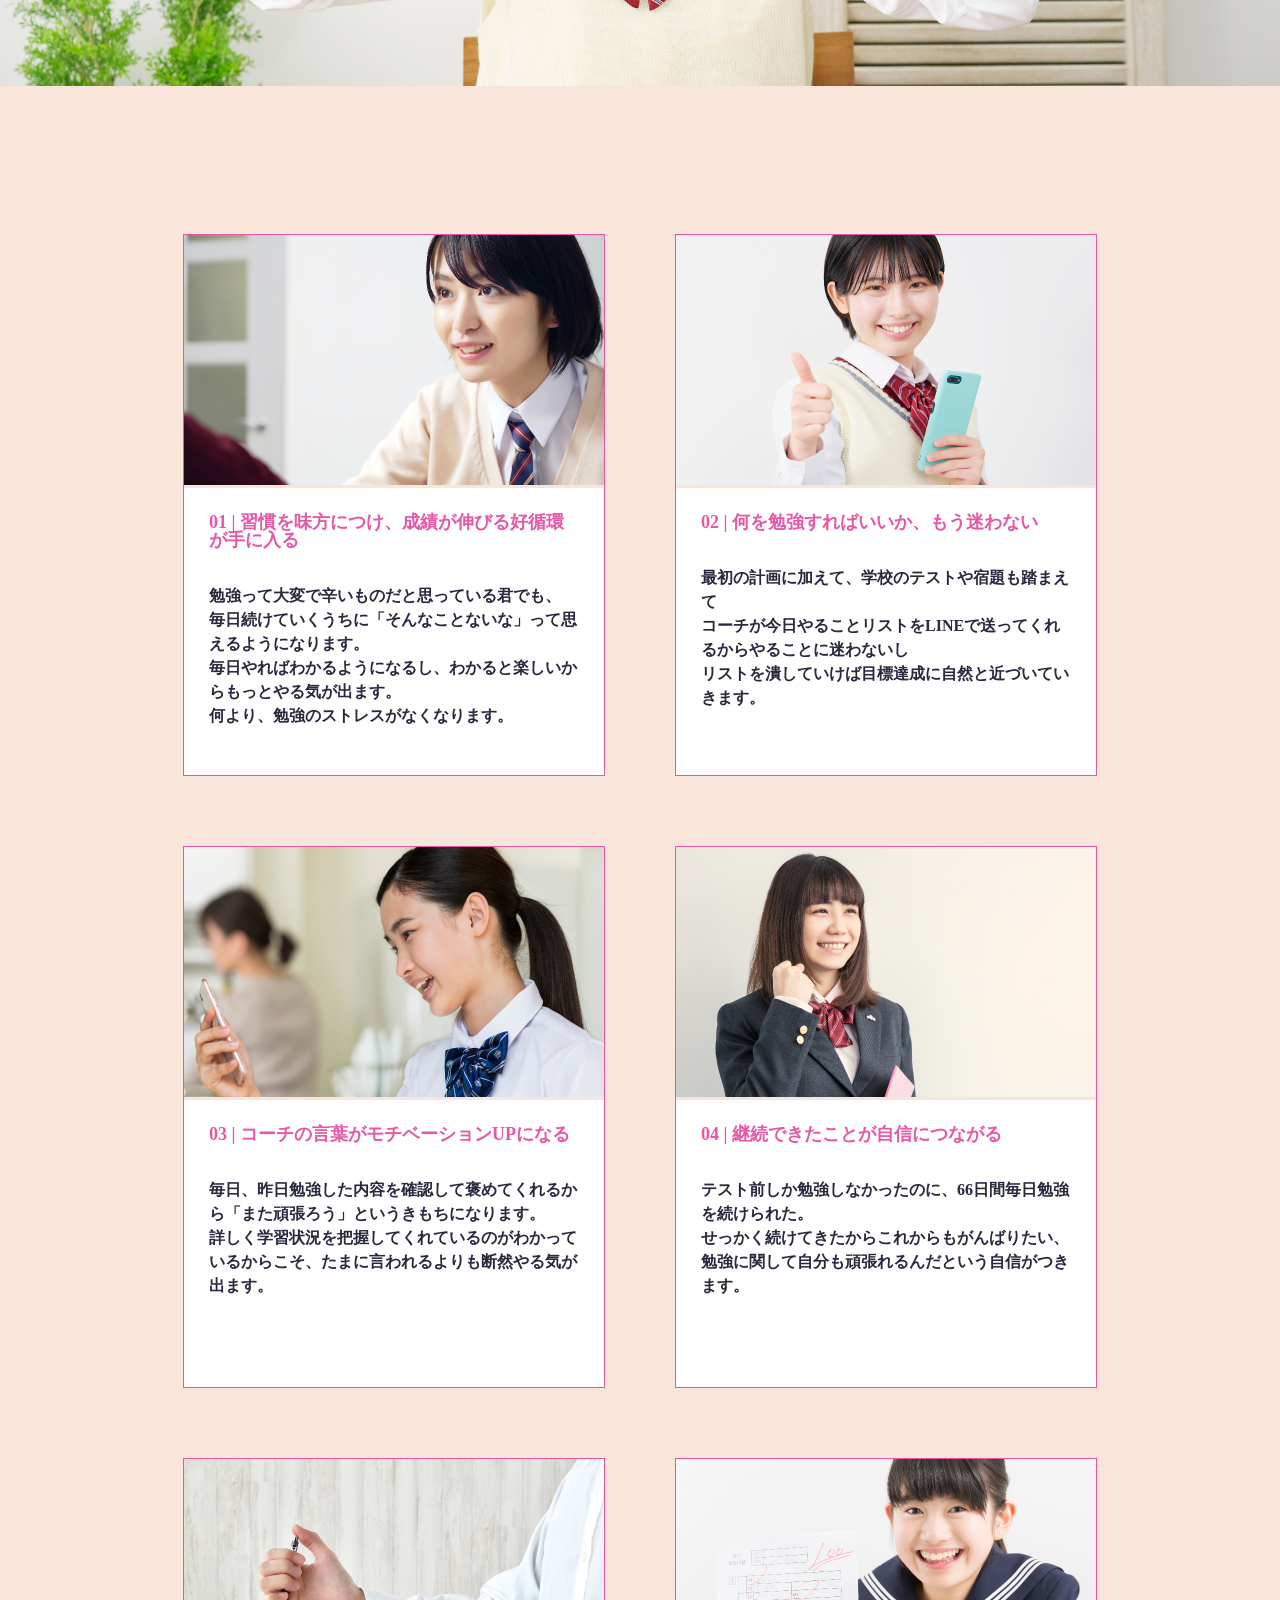
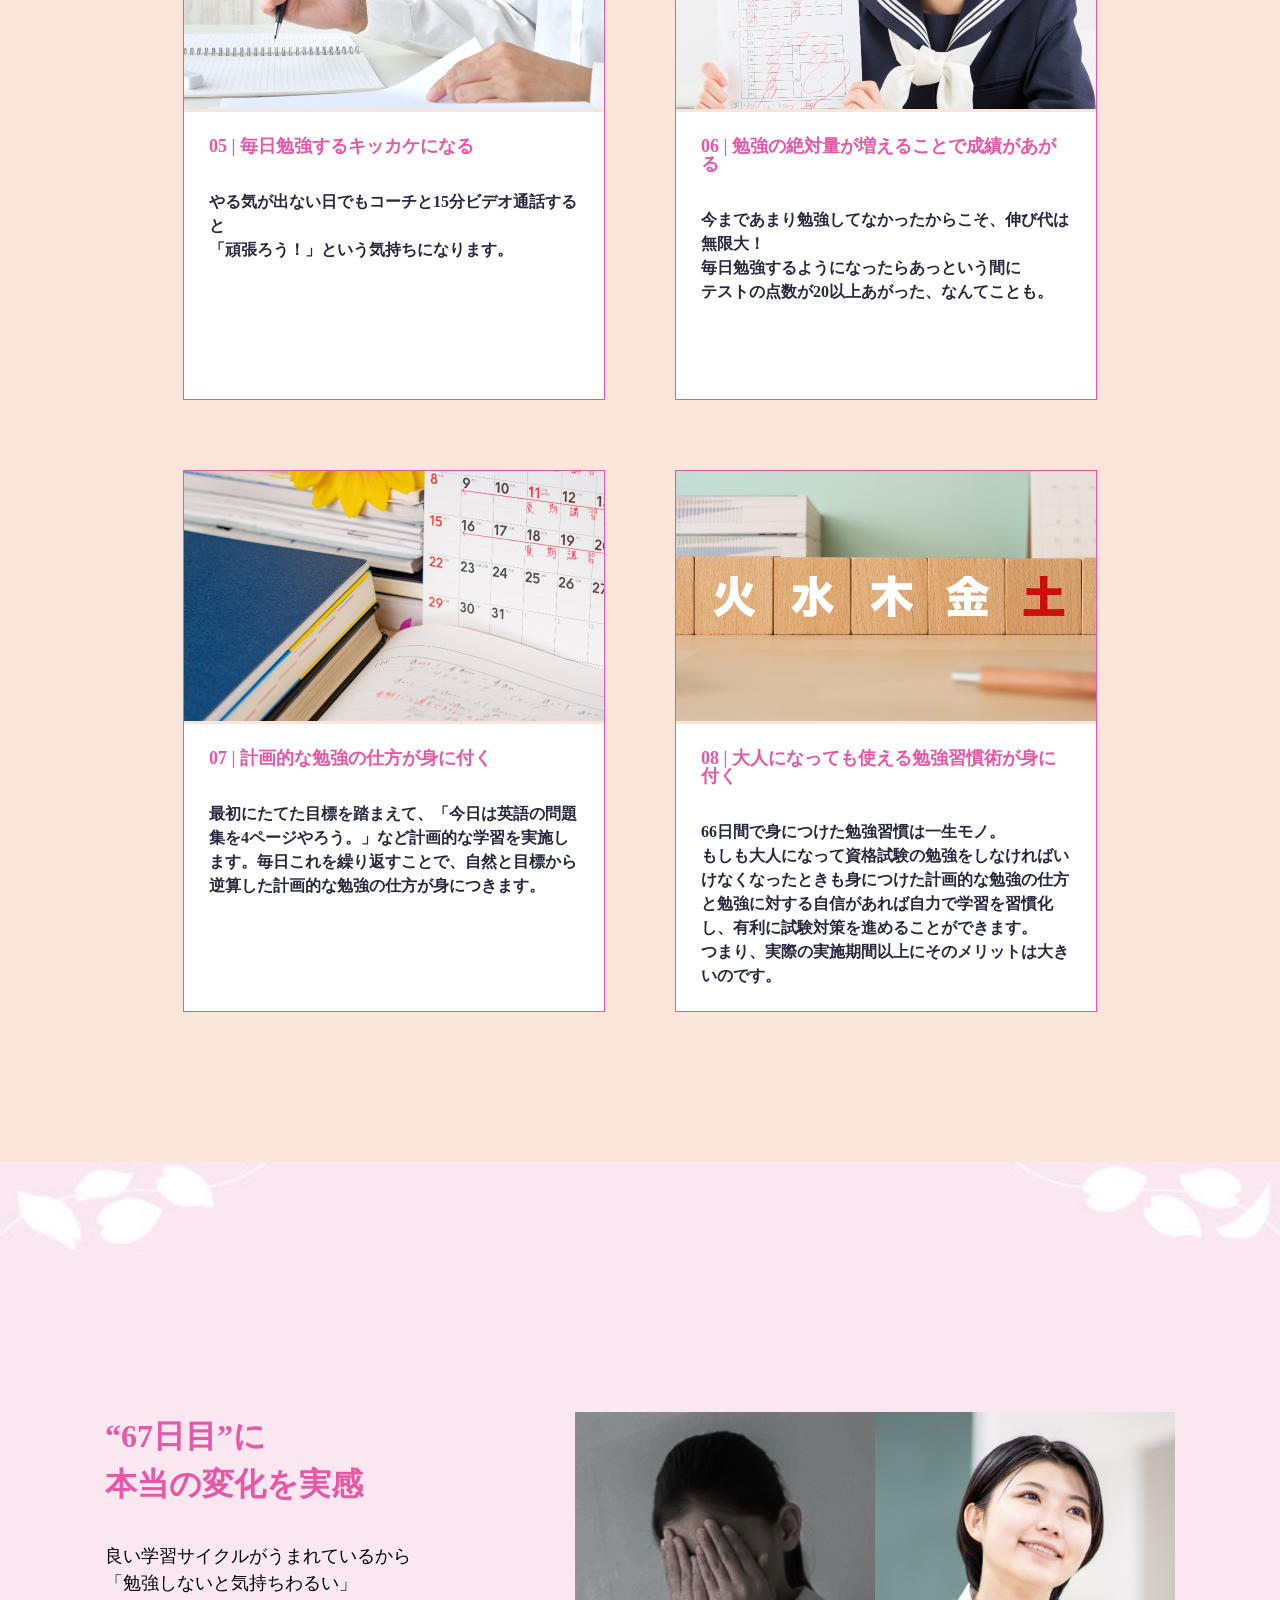
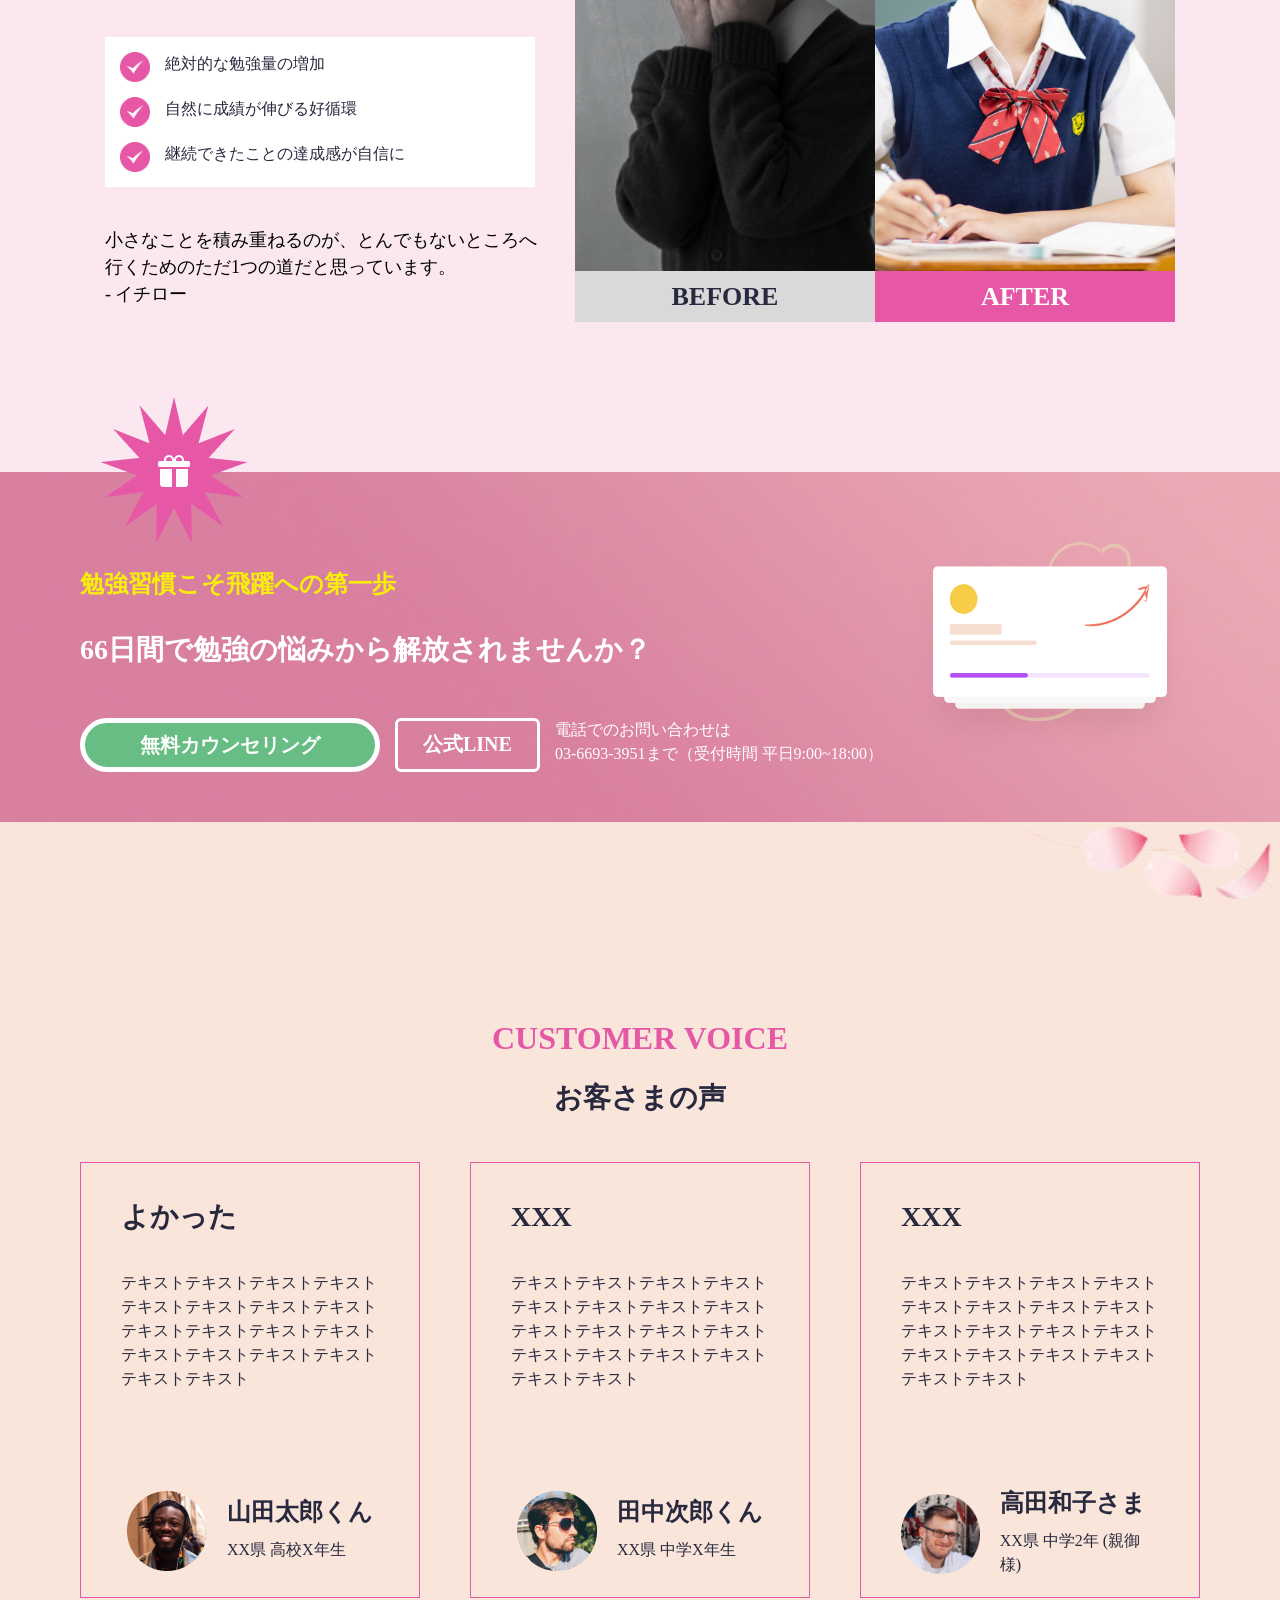
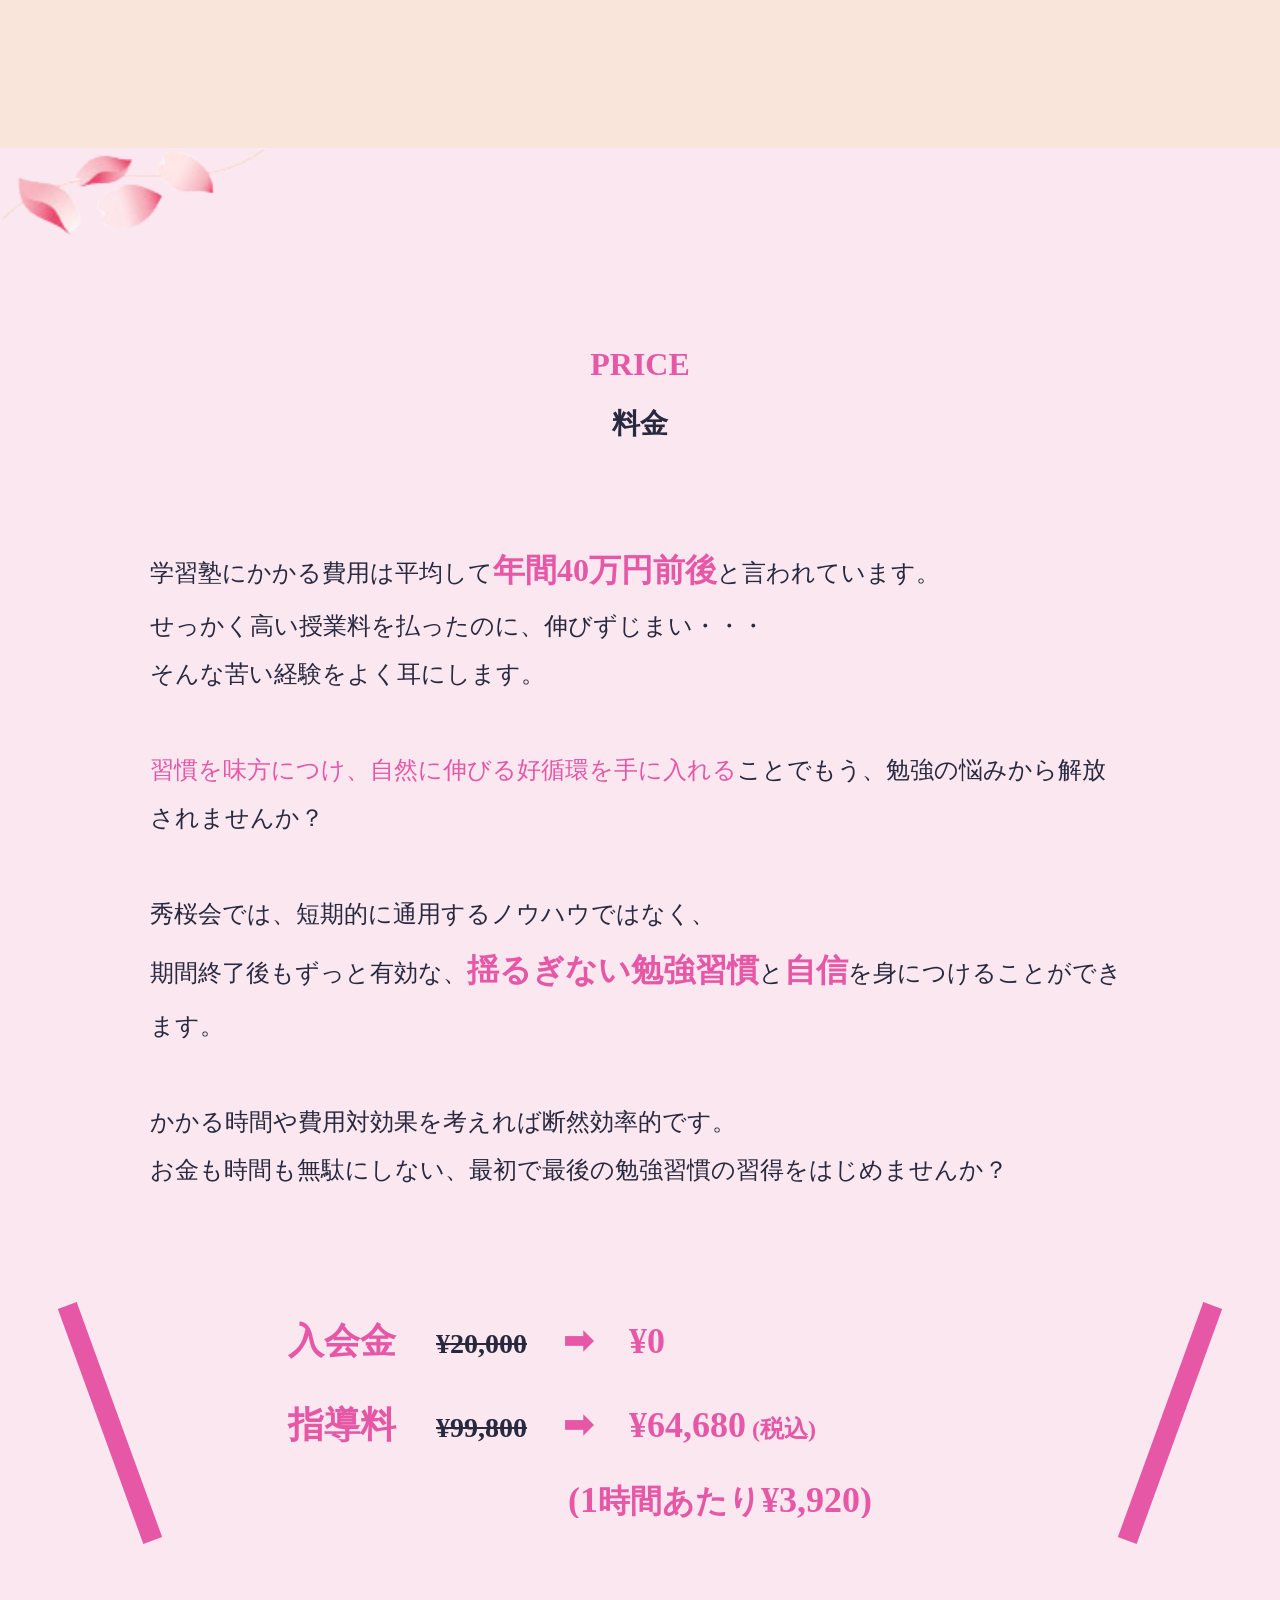
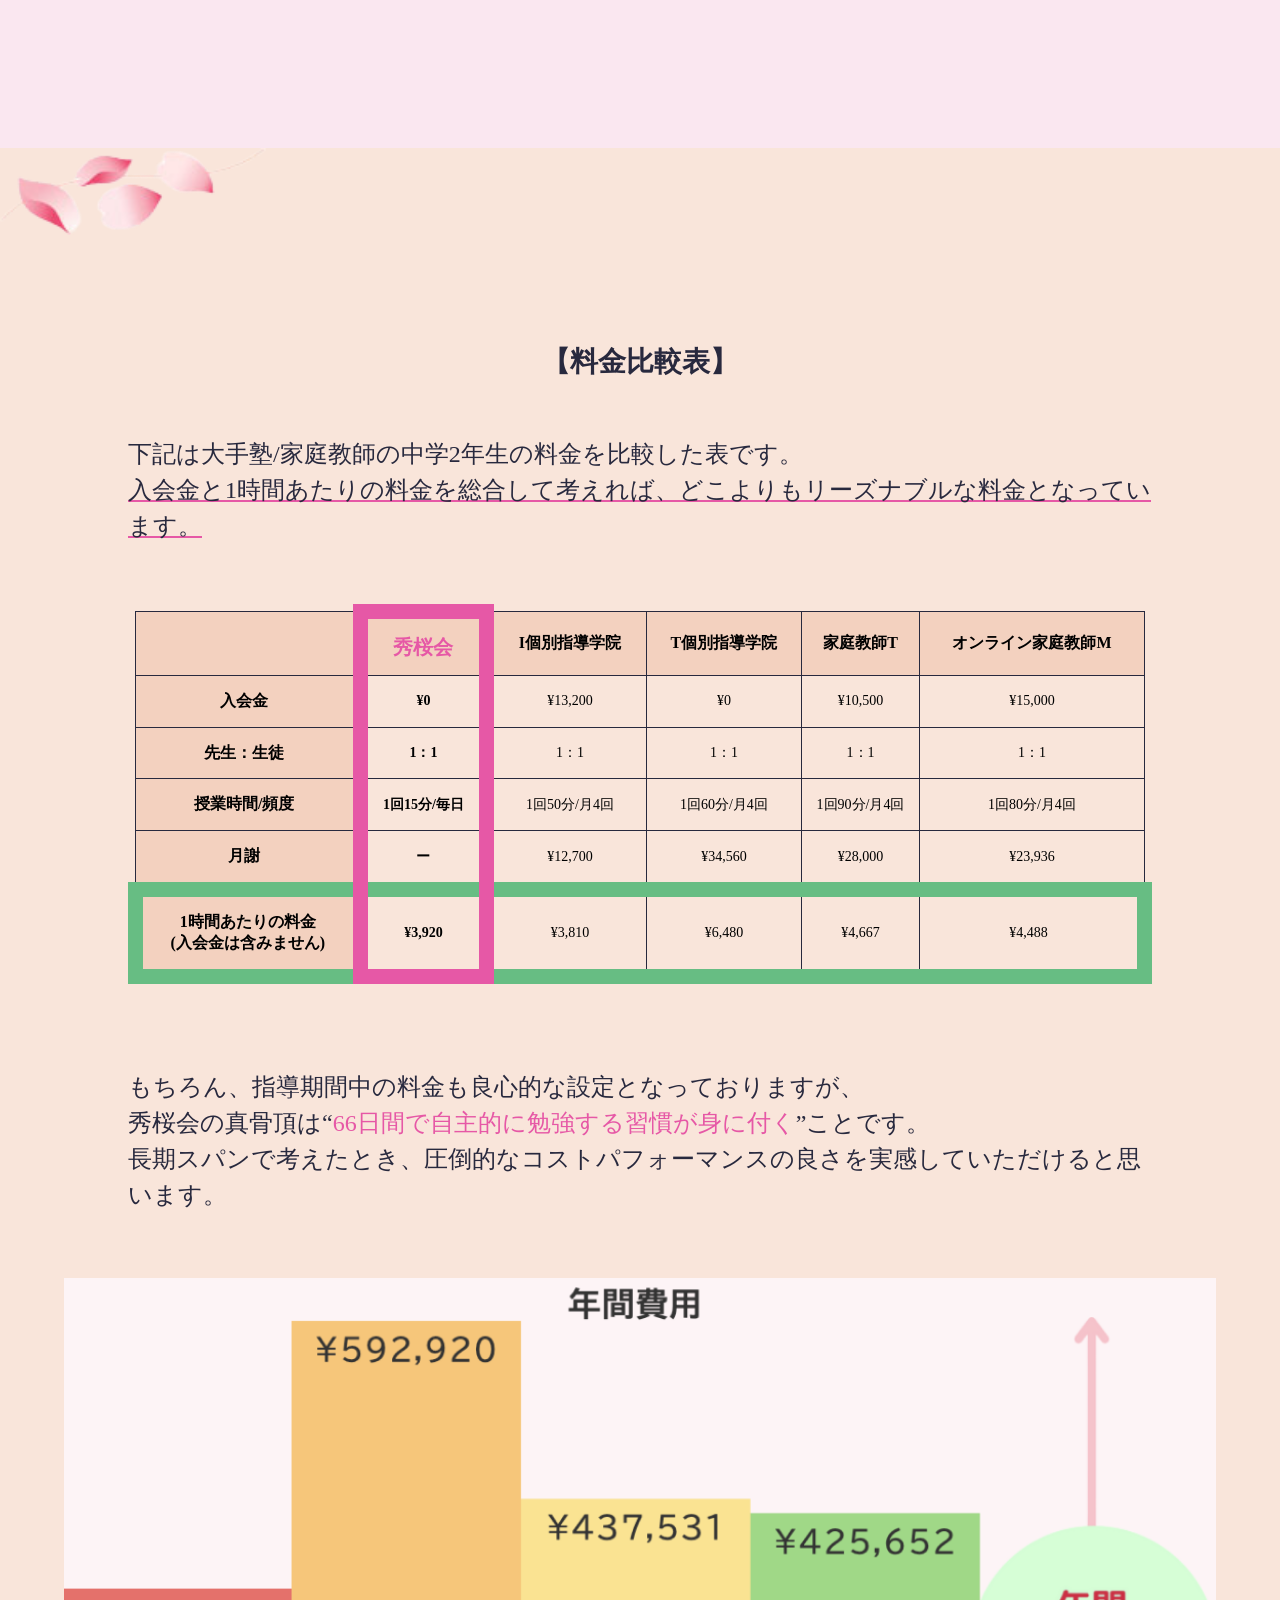
==== commit 2747808b: "Add files via upload" ====
--- a/online-teacher/index.html
+++ b/online-teacher/index.html
@@ -54,7 +54,7 @@
       <h5>＼ 絶賛<span id="seven">7</span><span>日間</span>の無料体験授業実施中!! ／</h5>
     </div>
     <div class="btn">
-      <button>
+      <button onclick="location.href='#contact'">
         <p>無料カウンセリング</p>
       </button>
       <a href="#">公式LINE</a>
@@ -289,7 +289,7 @@
         <h2>勉強習慣こそ飛躍への第一歩</h2>
         <h1><span>66日間で勉強の悩みから</span><span>解放されませんか？</span></h1>
         <div class="btn">
-          <button>
+          <button onclick="location.href='#contact'">
             <p>無料カウンセリング</p>
           </button>
           <div class="tel">
@@ -553,7 +553,7 @@
         <h2>勉強習慣こそ飛躍への第一歩</h2>
         <h1>66日間で勉強の悩みから解放されませんか？</h1>
         <div class="btn">
-          <button>
+          <button onclick="location.href='#contact'">
             <p>無料カウンセリング</p>
           </button>
           <div class="tel">
--- a/online-teacher/css/styles.css
+++ b/online-teacher/css/styles.css
@@ -464,8 +464,8 @@
 }
 
 #service .planning .schedule img {
-  width: 500px;
-  height: 500px;
+  width: 450px;
+  height: 450px;
   margin: 0 40px 0 40px;
 }
 
@@ -643,7 +643,8 @@
 .changes {
   display: flex;
   padding-top: 250px;
-  justify-content: space-between;
+  justify-content: center;
+  gap: 30px;
 }
 
 .changes .text {
@@ -1148,7 +1149,8 @@
   height: auto;
   text-align: center;
   background-image: url(../images/sakura.jpg);
-  background-size: cover;  
+  background-size: cover; 
+  background-position: center; 
   padding-bottom: 100px;
 }
 
@@ -1165,8 +1167,13 @@
   text-decoration: underline;
 } 
 
+.message .container {
+  width: 60%;
+  margin: 0 auto;
+}
+
 .message .sub-text {
-  width: 85%;
+  width: 70%;
   text-align: left;
   margin: 0 auto;
   padding-top: 80px;
--- a/online-teacher/css/mediastyles.css
+++ b/online-teacher/css/mediastyles.css
@@ -204,7 +204,6 @@
 
   .about img {
     width: 90%;
-    height: 250px;
     object-fit: cover;
   }
 
@@ -228,7 +227,7 @@
   .about .info .desc p:first-child {
     width: 100%;
     padding-top: 40px;
-    font-size: 14px;
+    font-size: 20px;
     margin-left: 10px;
   }
 
@@ -291,10 +290,17 @@
     padding: 30px 0 50px 0;
   }
 
+  #service .planning .schedule {
+    width: 100%;
+    display: inline-block;
+    margin: 0 auto;
+  }
+
   #service .planning .schedule img {
-    width: 70%;
+    width: 40%;
     height: auto;
     object-fit: fill;
+    margin: 0 20px 0 20px;
   }
 
   #service .planning .schedule img + img {
@@ -334,6 +340,12 @@
   padding-bottom: 70px;
 }
 
+.benefit .container {
+  width: 100%;
+  text-align: center;
+  margin: 0 auto;
+}
+
 .benefit .overview {
   padding-top: 100px;
   padding-bottom: 70px;
@@ -387,6 +399,7 @@
 
 .changes {
   padding-top: 100px;
+  gap: 0px;
 }
 
 .changes .text h5 {
@@ -699,7 +712,12 @@
 }
 
 .message .sub-text {
-  width: 70%;
+  width: 60%;
+}
+
+.message .container {
+  width: 80%;
+  margin: 0 auto;
 }
 
 .message .sub-text span {
--- a/online-teacher/css/mediastyles-sp.css
+++ b/online-teacher/css/mediastyles-sp.css
@@ -914,10 +914,6 @@
   font-size: 14px;
 }
 
-.message .sub-text p {
-  margin-left: 10px;
-}
-
 /* ----------  flow section ---------- */
 #flow {
   height: auto;
